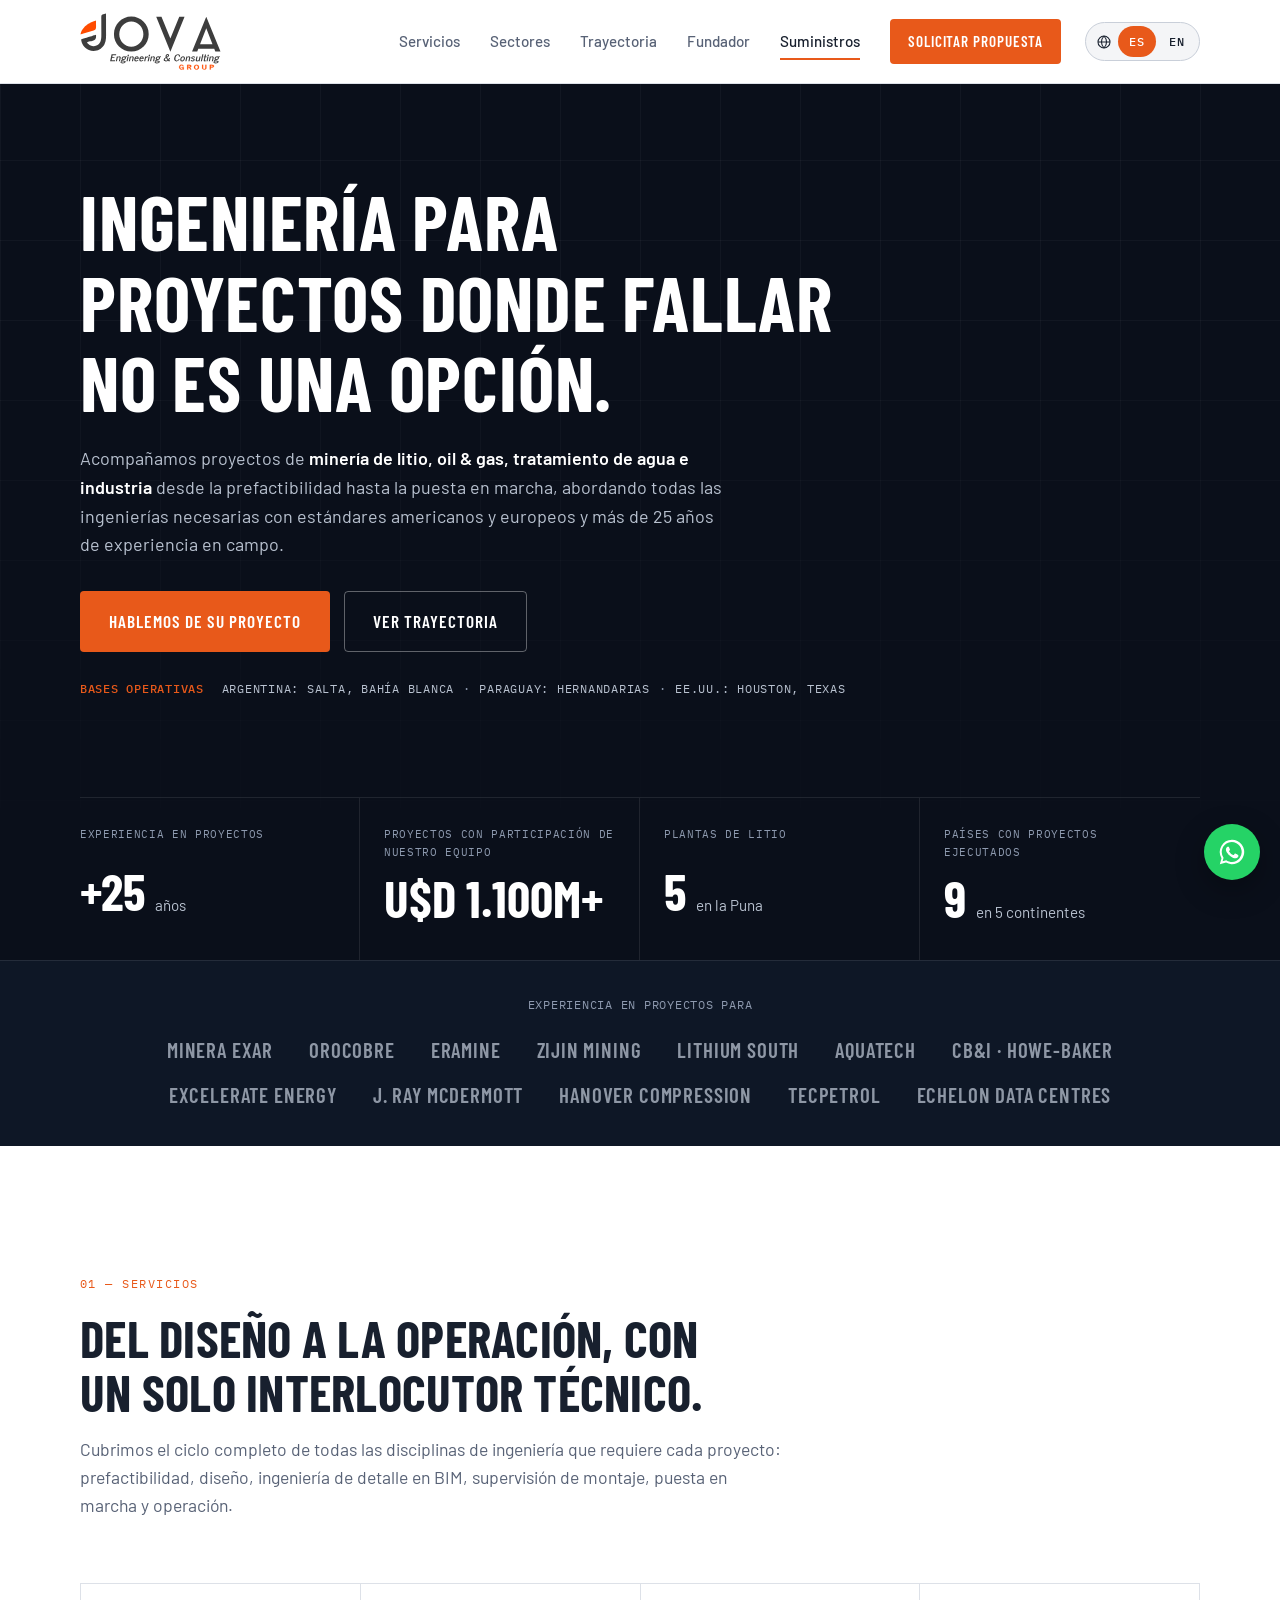
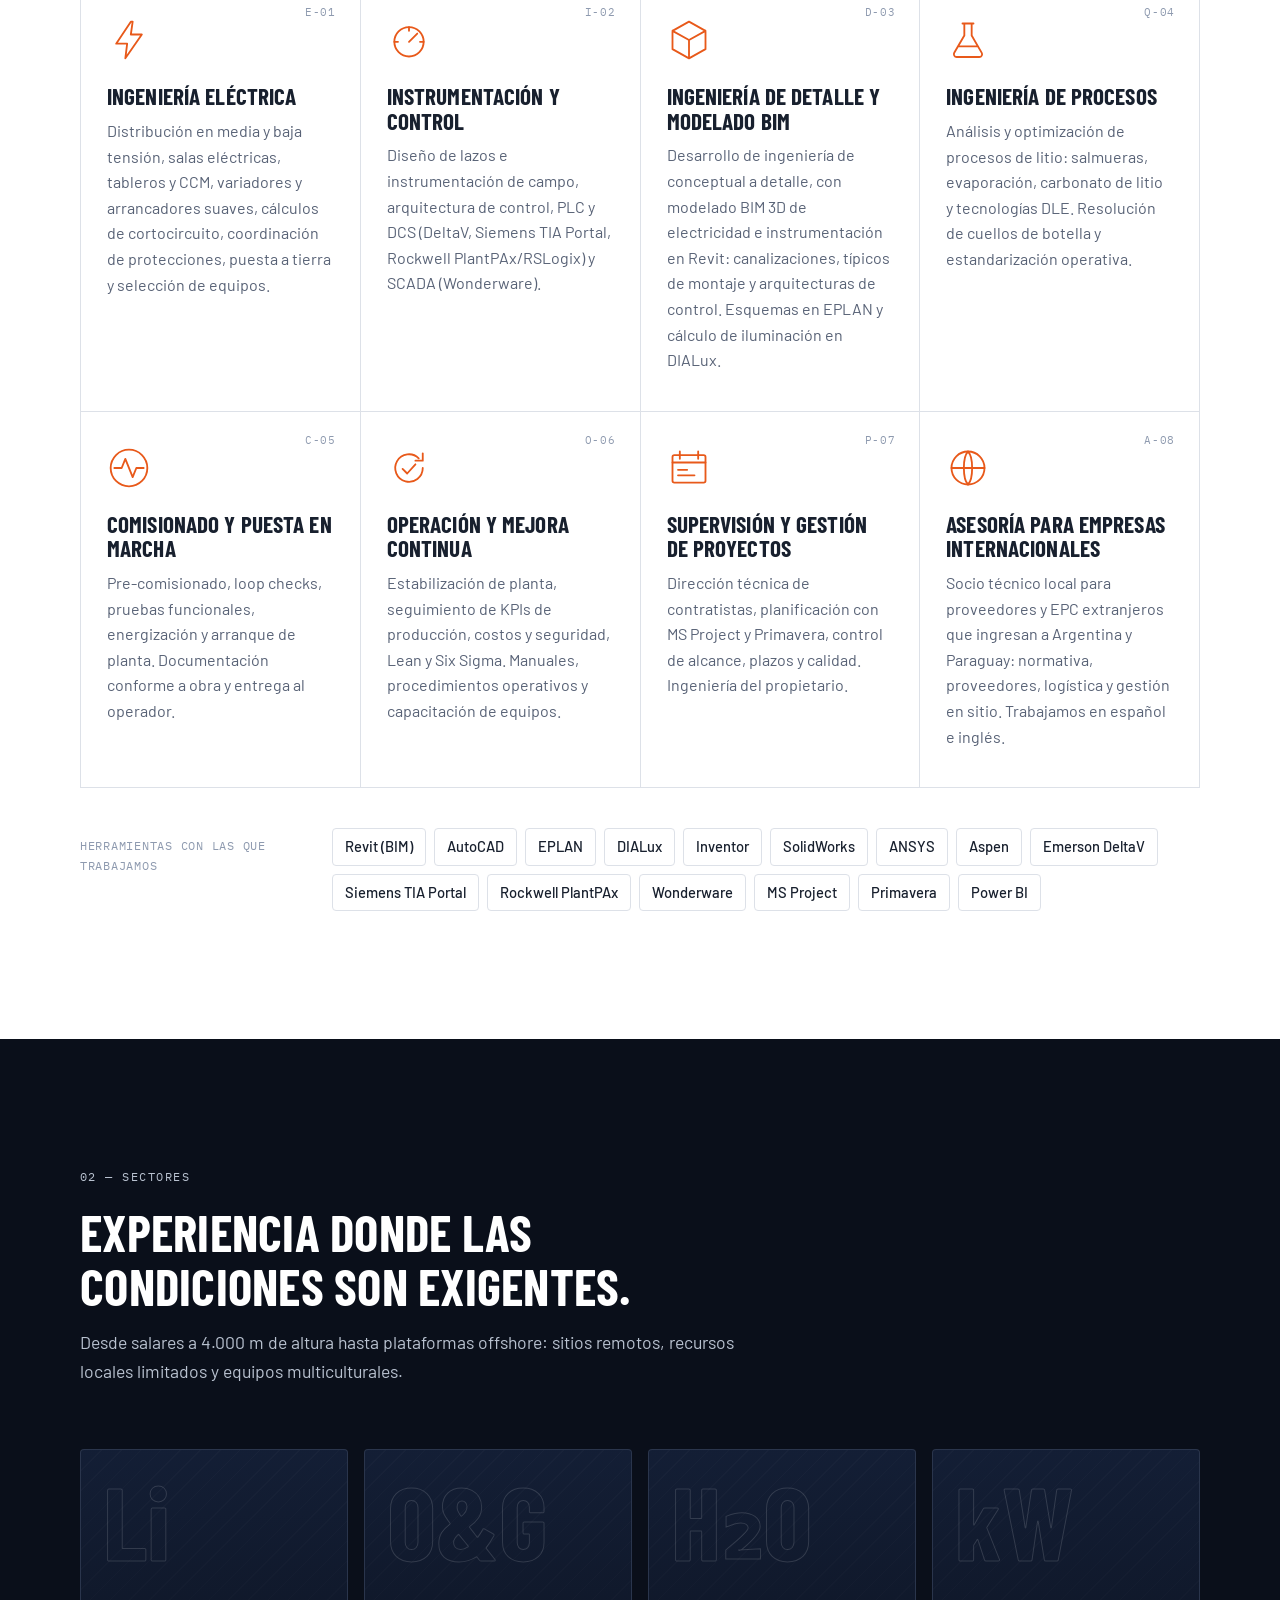
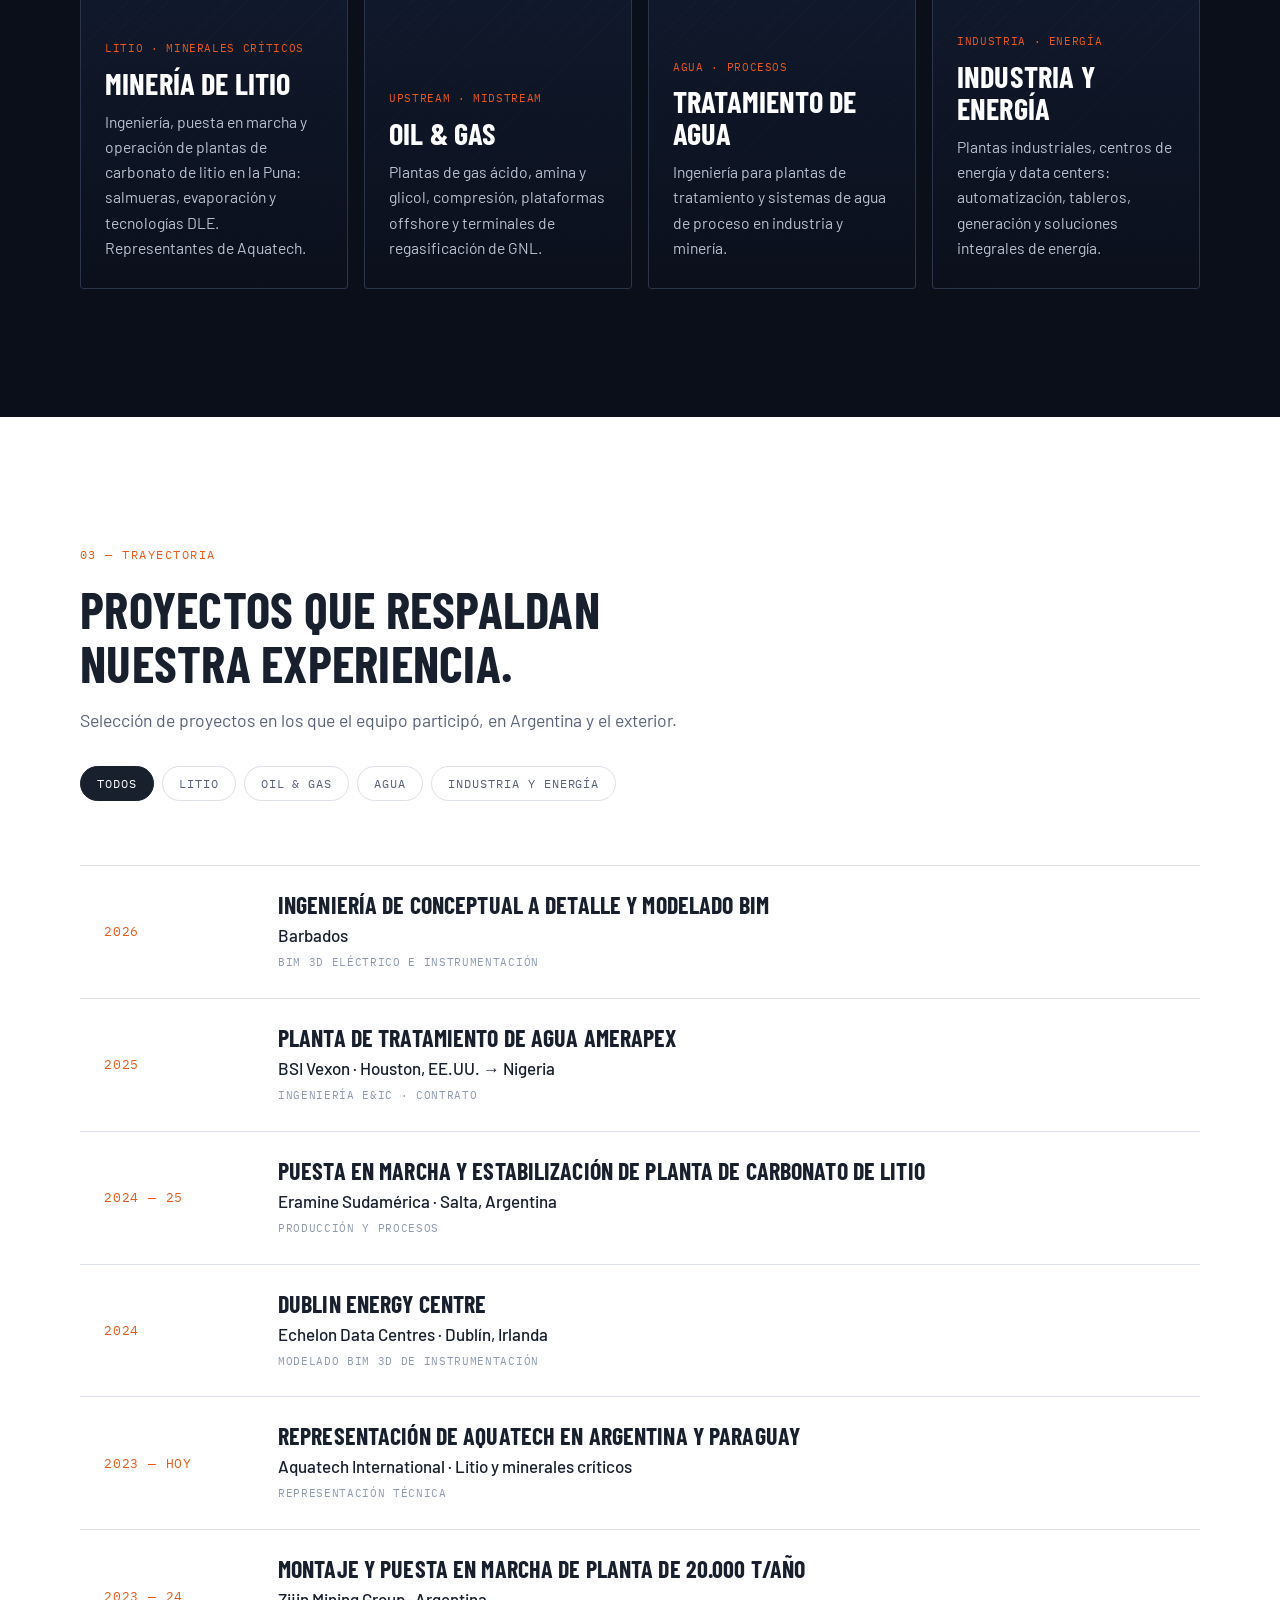
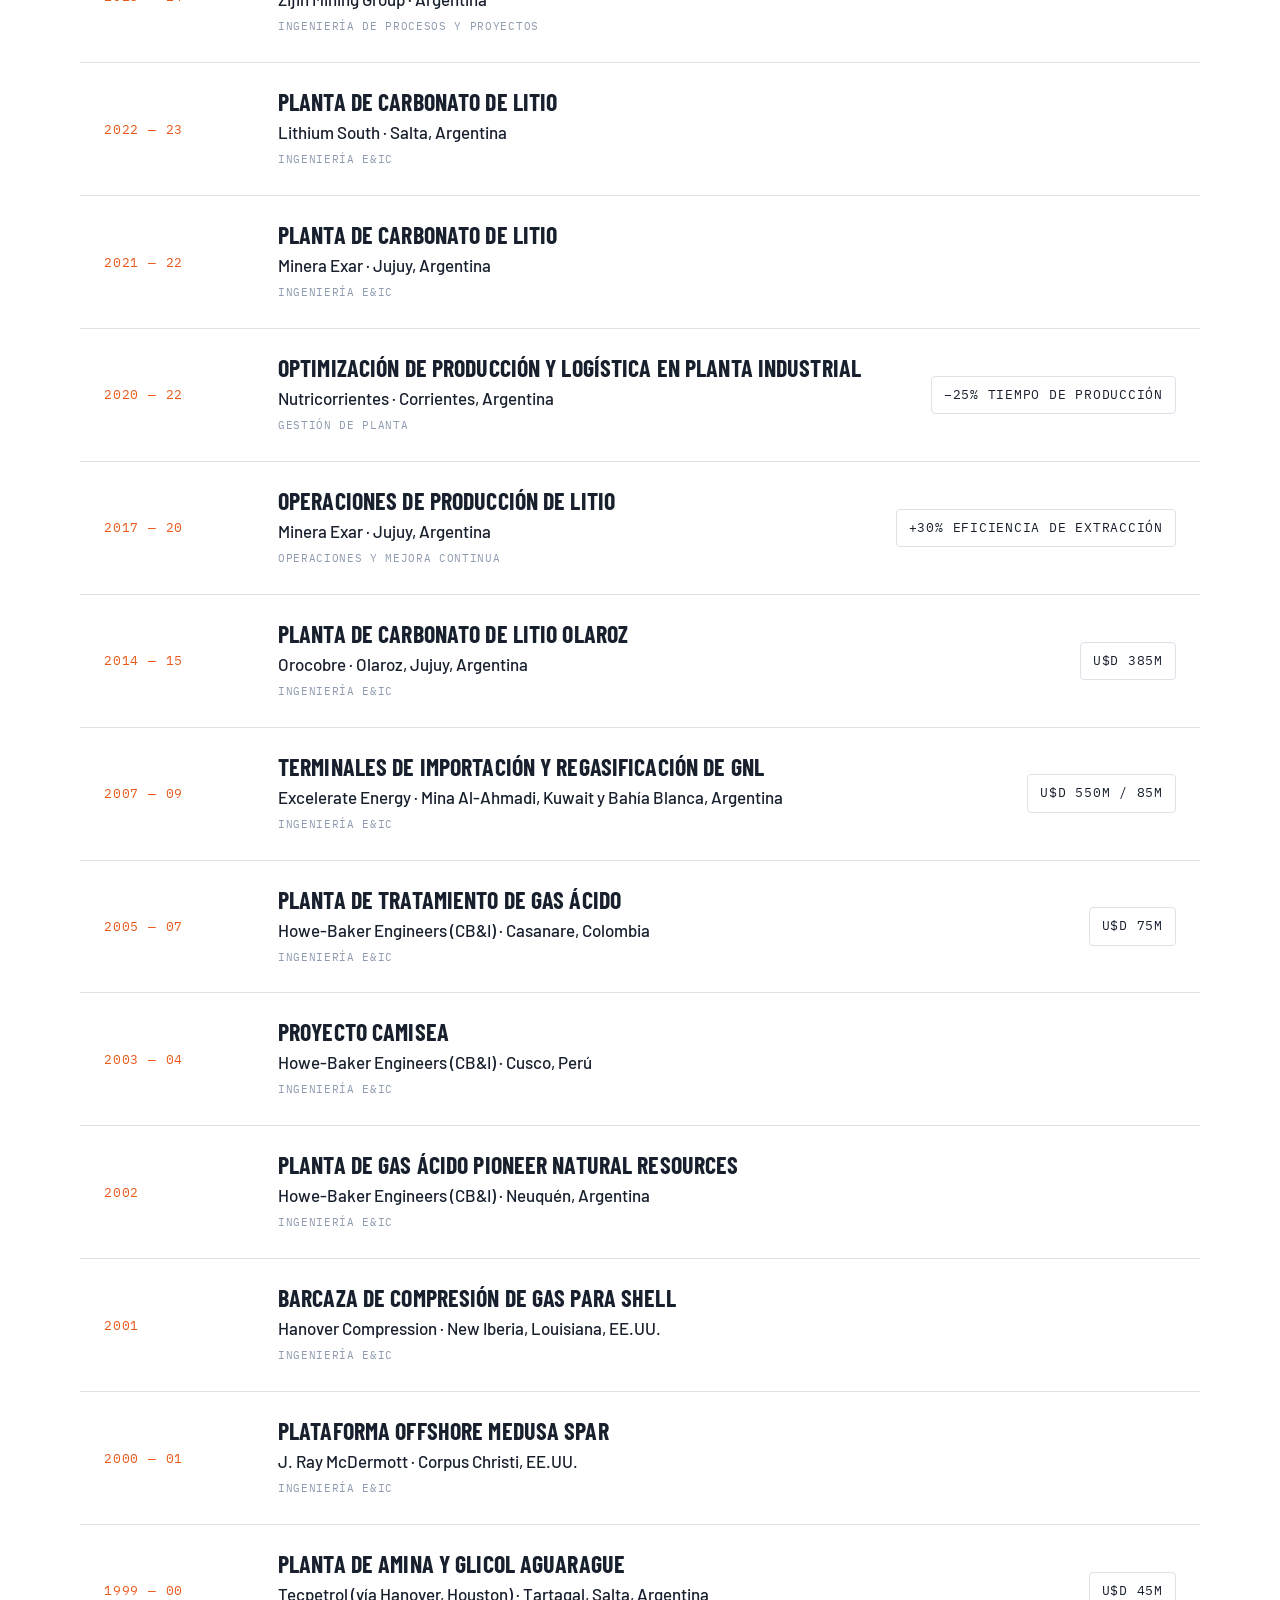
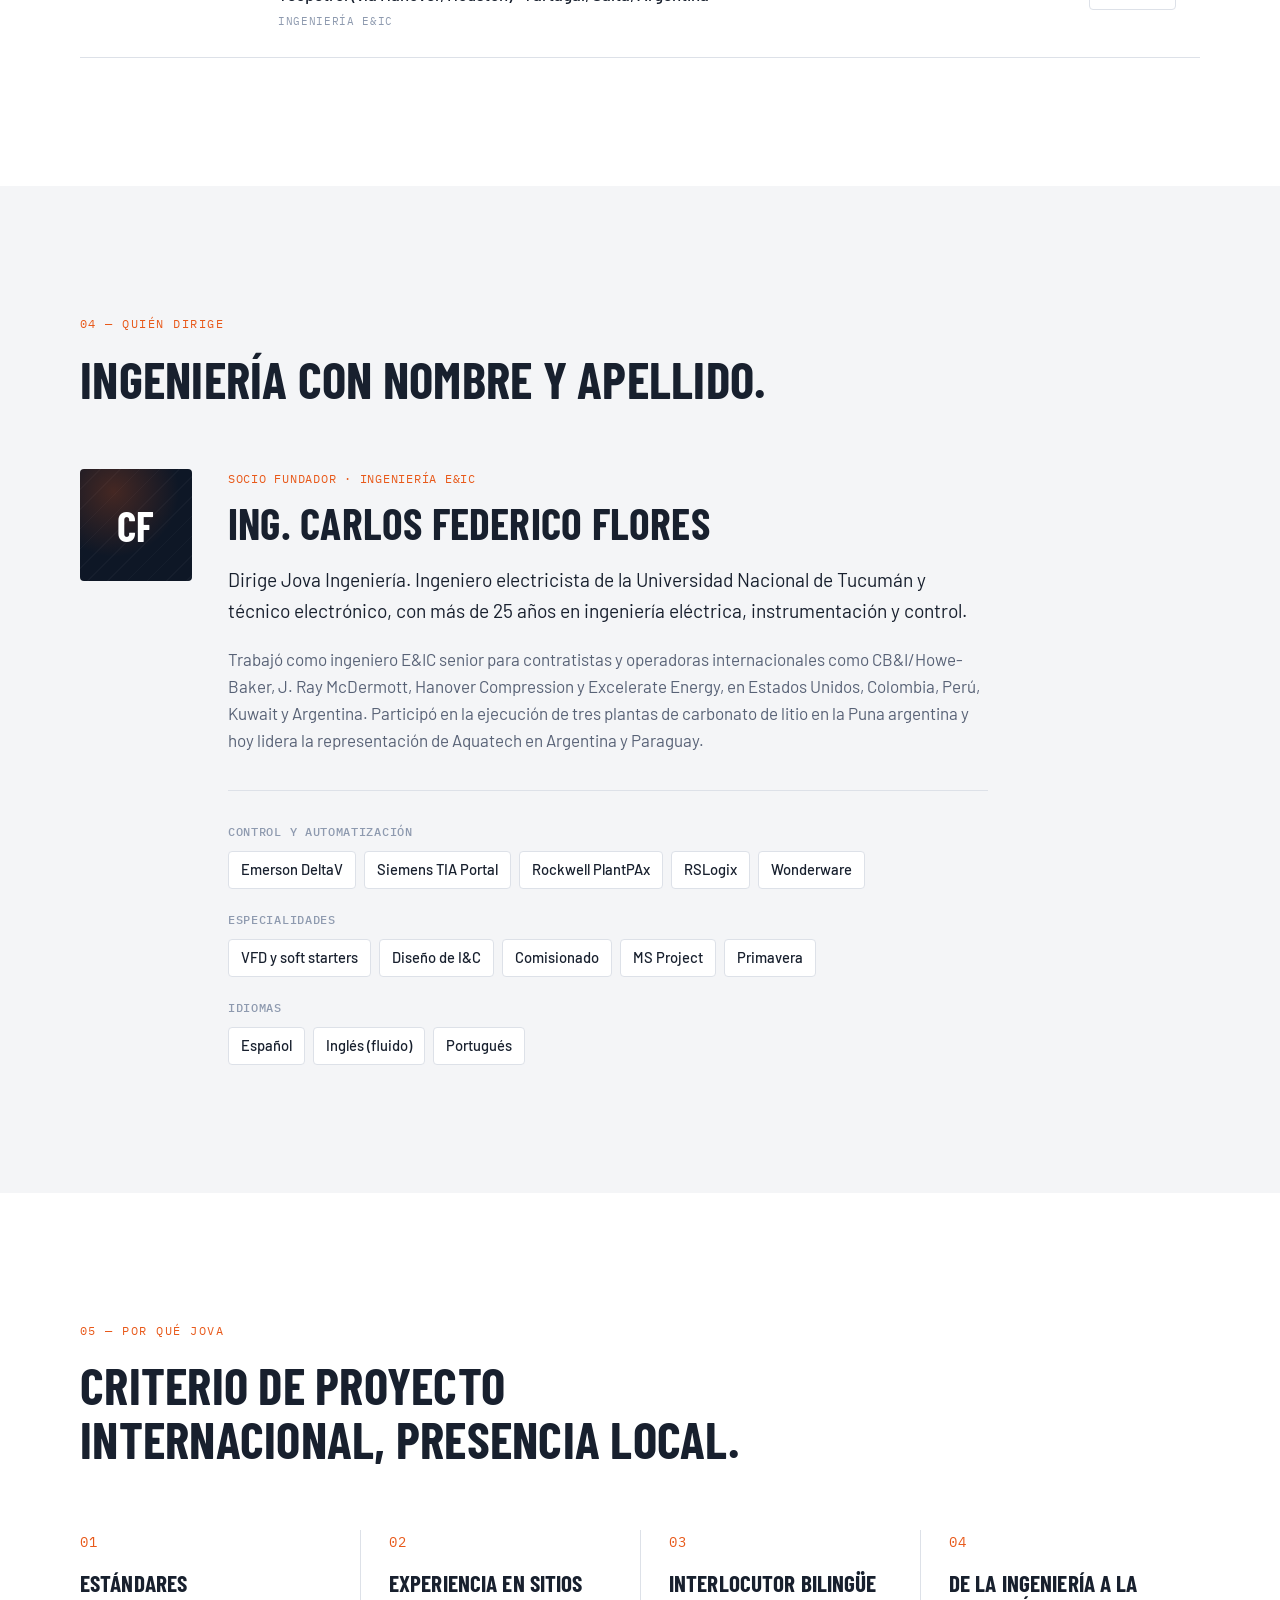
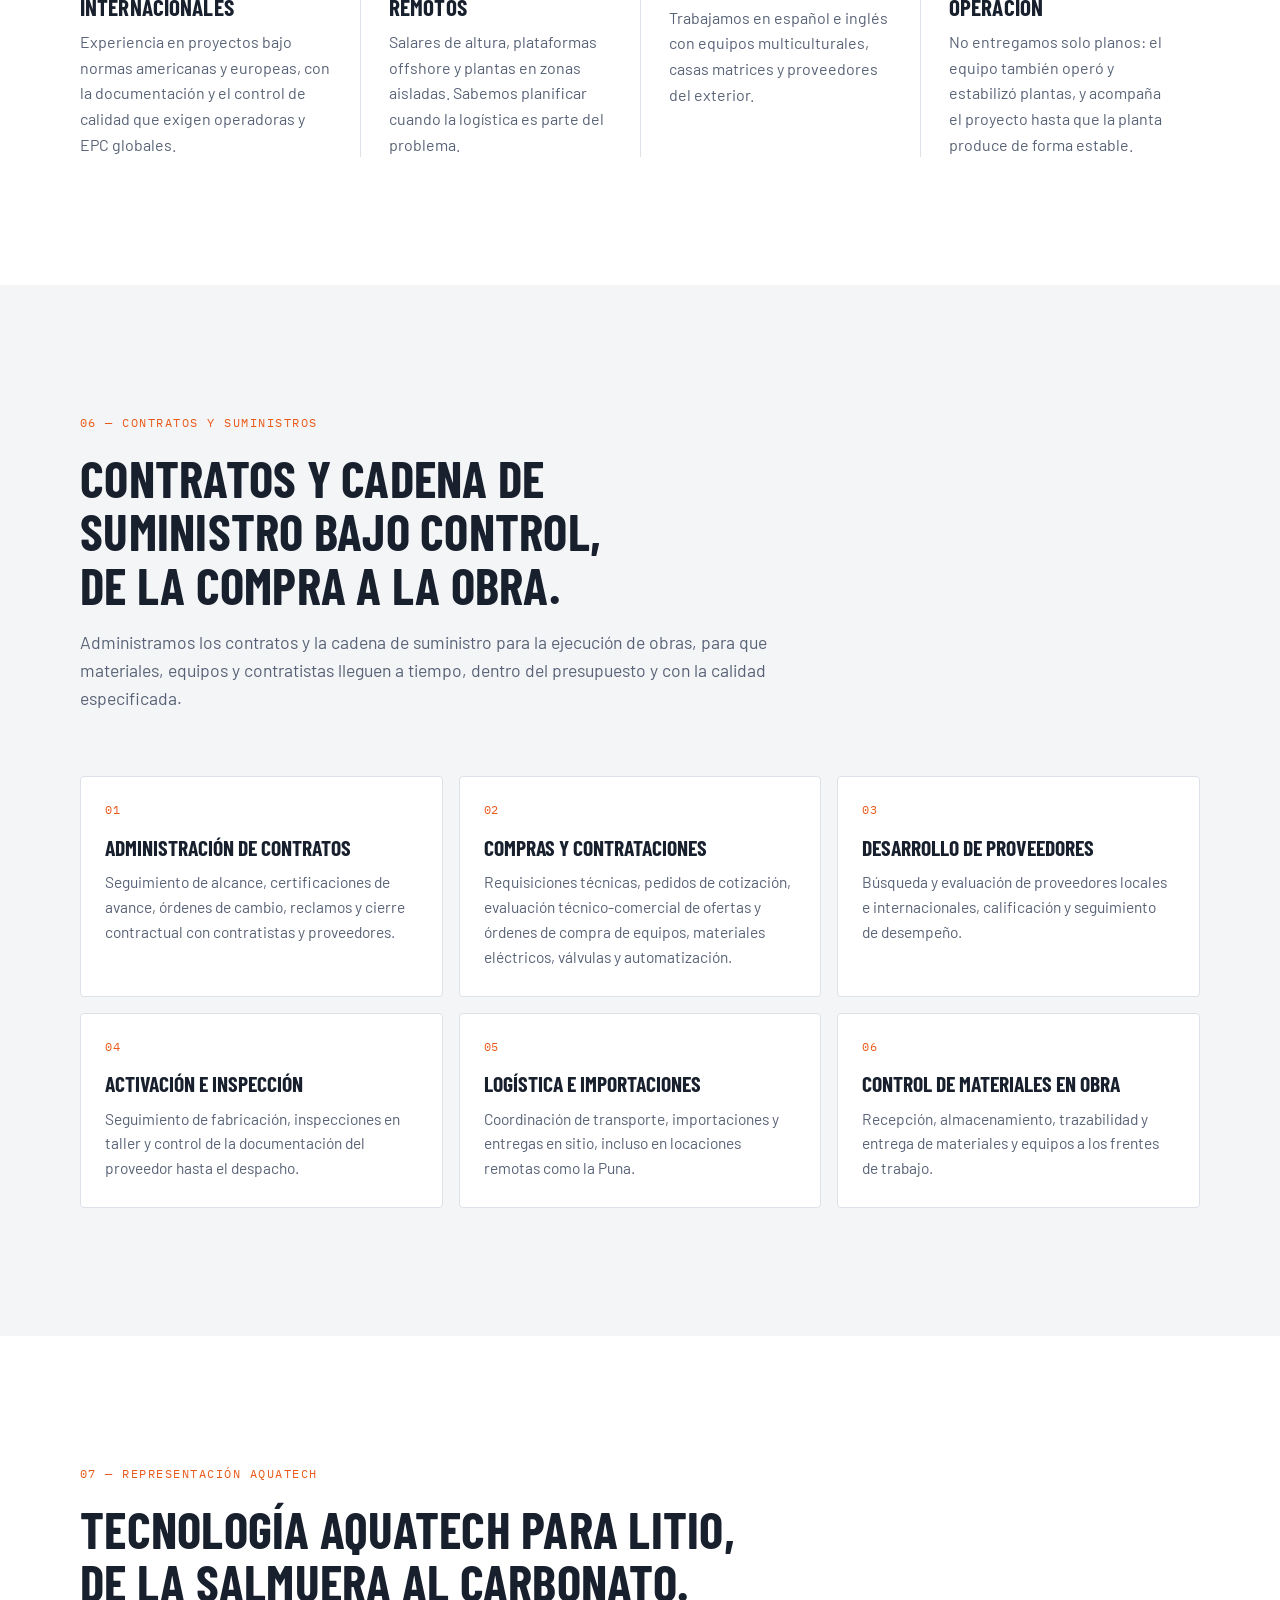
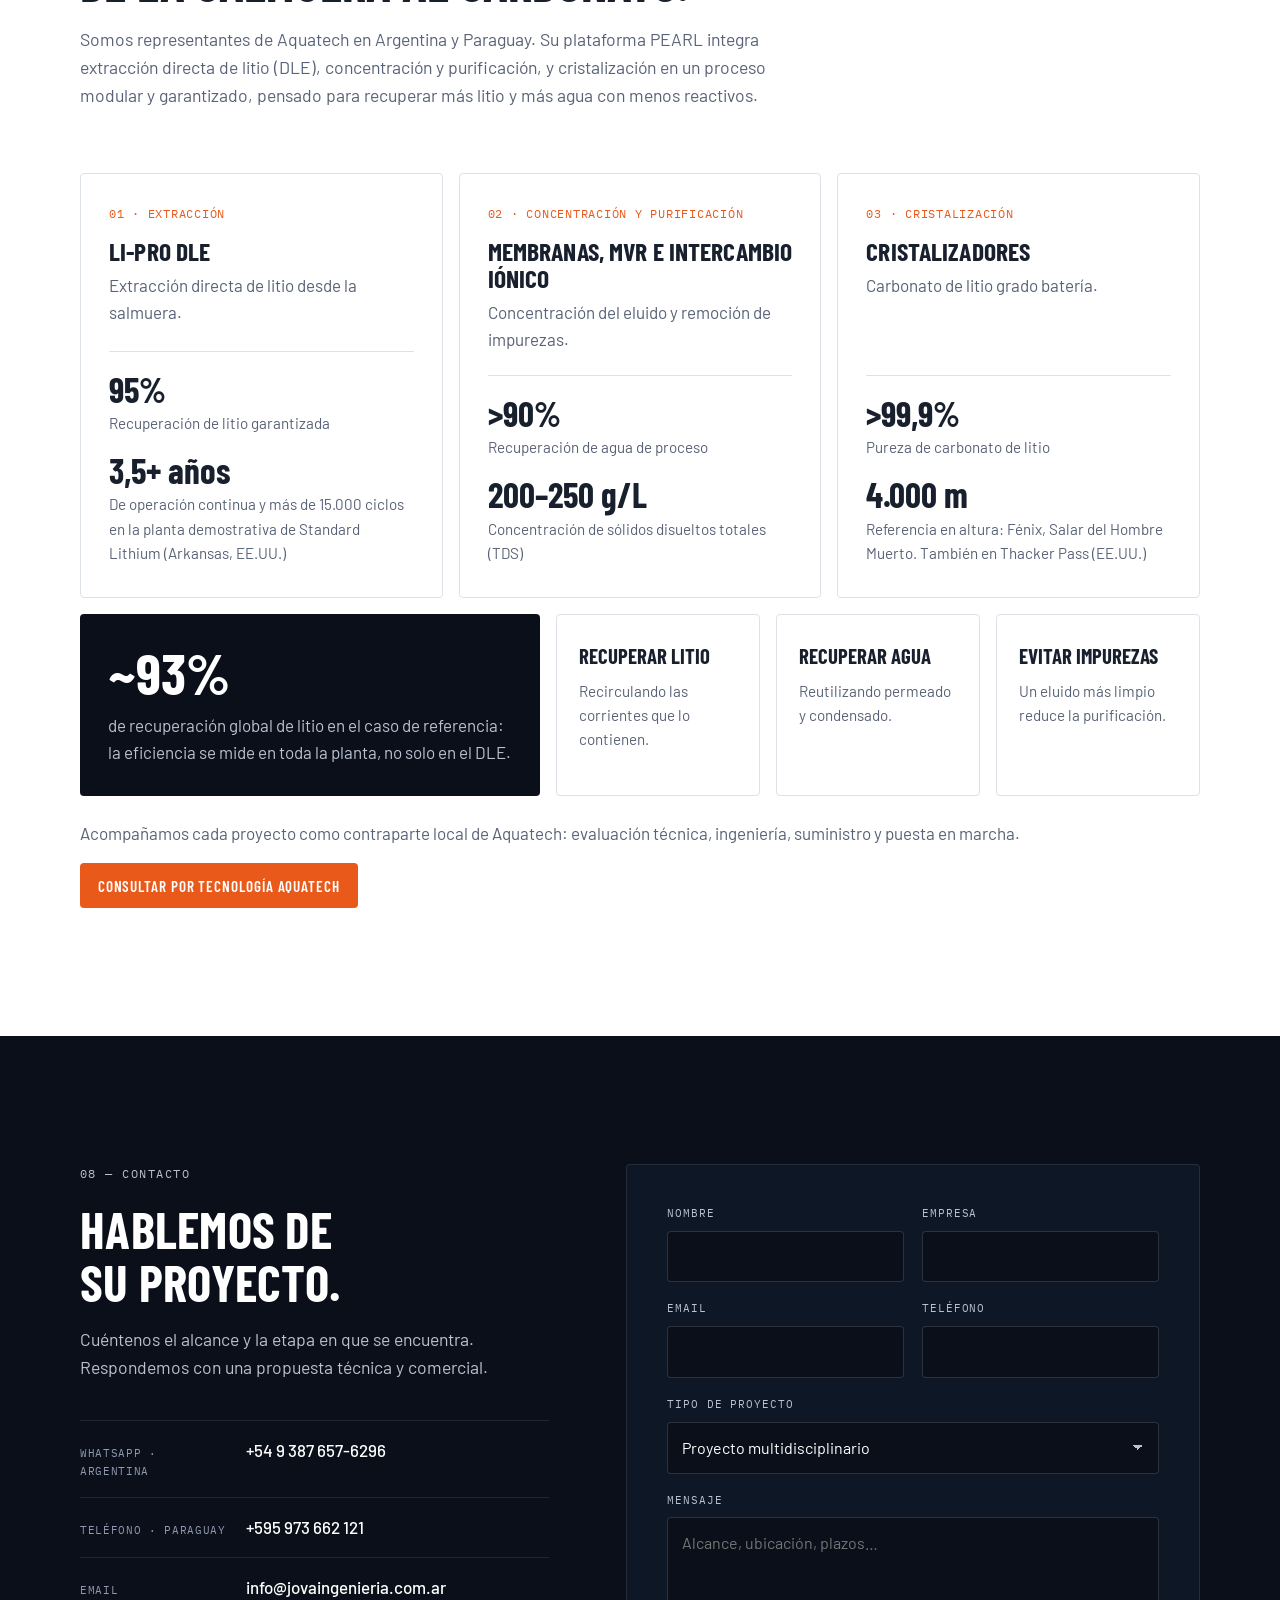
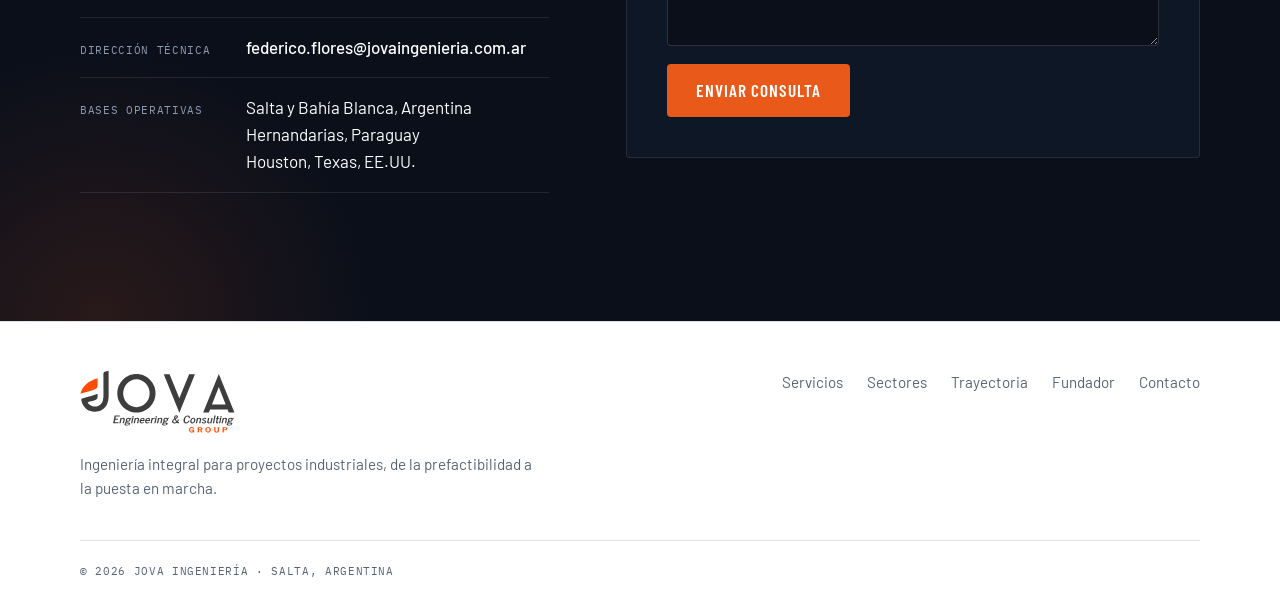
==== index.html @ cde09249 "Herramientas: se agrega ANSYS Co-Authored-By: Claude Opus 5.5 <noreply@anthropic.com> Claude-Session" ====
<!doctype html>
<html lang="es-AR">
<head>
  <meta charset="utf-8">
  <meta name="viewport" content="width=device-width, initial-scale=1">
  <title>Jova Ingeniería | Ingeniería integral para proyectos industriales</title>
  <meta name="description" content="Ingeniería integral para minería de litio, oil & gas, tratamiento de agua e industria: todas las disciplinas, de la prefactibilidad a la puesta en marcha. Bases en Argentina, Paraguay y EE.UU.">
  <meta name="theme-color" content="#0A0F1A">

  <meta property="og:type" content="website">
  <meta property="og:title" content="Jova Ingeniería | Ingeniería integral, de la prefactibilidad a la puesta en marcha">
  <meta property="og:description" content="Ingeniería integral para litio, oil & gas e industria: todas las disciplinas, de la prefactibilidad a la puesta en marcha, con más de 25 años de experiencia.">
  <meta property="og:url" content="https://jovaingenieria.com.ar/">
  <meta property="og:image" content="https://jovaingenieria.com.ar/assets/img/og-image.jpg">
  <meta property="og:locale" content="es_AR">
  <meta property="og:locale:alternate" content="en_US">

  <link rel="canonical" href="https://jovaingenieria.com.ar/">
  <link rel="alternate" hreflang="es" href="https://jovaingenieria.com.ar/">
  <link rel="alternate" hreflang="en" href="https://jovaingenieria.com.ar/en/">
  <link rel="alternate" hreflang="x-default" href="https://jovaingenieria.com.ar/en/">

  <!-- Idioma: si el visitante llega de afuera y su navegador no está en español, pasa a /en/.
       Respeta la elección guardada con el selector ES | EN y no actúa con buscadores. -->
  <script>
  (function () {
    try {
      var saved = null;
      try { saved = localStorage.getItem('jova-lang'); } catch (e) {}
      var goEn = saved === 'en';
      if (!saved) {
        var bot = /bot|crawl|spider|slurp|lighthouse|headless|preview/i.test(navigator.userAgent);
        var internal = document.referrer && document.referrer.indexOf(location.origin) === 0;
        var langs = navigator.languages && navigator.languages.length ? navigator.languages : [navigator.language || ''];
        var pref = 'en';
        for (var i = 0; i < langs.length; i++) {
          var l = String(langs[i]).toLowerCase();
          if (l.indexOf('es') === 0) { pref = 'es'; break; }
          if (l.indexOf('en') === 0) { pref = 'en'; break; }
        }
        goEn = !bot && !internal && pref === 'en';
      }
      if (goEn) {
        var map = { inicio: 'home', servicios: 'services', sectores: 'sectors', trayectoria: 'track-record',
                    equipo: 'team', 'por-que': 'why-jova', suministros: 'supplies', contacto: 'contact' };
        var h = location.hash.slice(1);
        location.replace('en/' + (h ? '#' + (map[h] || h) : ''));
      }
    } catch (e) {}
  })();
  </script>

  <link rel="icon" href="assets/img/favicon.svg" type="image/svg+xml">
  <link rel="preload" href="assets/fonts/barlow-condensed-latin-700-normal.woff2" as="font" type="font/woff2" crossorigin>
  <link rel="preload" href="assets/fonts/barlow-latin-400-normal.woff2" as="font" type="font/woff2" crossorigin>
  <link rel="stylesheet" href="assets/css/styles.css">

  <script type="application/ld+json">
  {
    "@context": "https://schema.org",
    "@type": "ProfessionalService",
    "name": "Jova Ingeniería",
    "url": "https://jovaingenieria.com.ar/",
    "email": "info@jovaingenieria.com.ar",
    "telephone": ["+54 9 387 657-6296", "+595 973 662 121"],
    "description": "Ingeniería integral para minería de litio, oil & gas, tratamiento de agua e industria, de la prefactibilidad a la puesta en marcha.",
    "address": {
      "@type": "PostalAddress",
      "addressLocality": "Salta",
      "addressRegion": "Salta",
      "addressCountry": "AR"
    },
    "areaServed": ["Argentina", "Paraguay", "Chile", "Bolivia"],
    "founder": {
      "@type": "Person",
      "name": "Carlos Federico Flores",
      "jobTitle": "Socio fundador · Ingeniero Electricista"
    }
  }
  </script>
</head>
<body>

<a class="skip" href="#main">Saltar al contenido</a>

<!-- ============ HEADER ============ -->
<header class="header" id="header">
  <div class="container header__inner">
    <a href="#inicio" class="brand" aria-label="Jova Ingeniería, inicio">
      <img class="logo" src="assets/img/logo-jova.svg" alt="Jova Engineering &amp; Consulting Group" width="141" height="58">
    </a>

    <nav class="nav" id="nav" aria-label="Principal">
      <a href="#servicios">Servicios</a>
      <a href="#sectores">Sectores</a>
      <a href="#trayectoria">Trayectoria</a>
      <a href="#equipo">Fundador</a>
      <a href="#suministros">Suministros</a>
      <a href="#contacto" class="btn btn--accent btn--sm nav__cta">Solicitar propuesta</a>
    </nav>

    <div class="lang" role="group" aria-label="Idioma / Language">
      <svg class="lang__icon" viewBox="0 0 24 24" aria-hidden="true"><circle cx="12" cy="12" r="9"/><path d="M3 12h18M12 3c2.5 2.6 3.8 5.6 3.8 9s-1.3 6.4-3.8 9M12 3C9.5 5.6 8.2 8.6 8.2 12s1.3 6.4 3.8 9"/></svg>
      <a href="./" lang="es" hreflang="es" data-lang="es" aria-current="page">ES</a>
      <a href="en/" lang="en" hreflang="en" data-lang="en">EN</a>
    </div>

    <button class="nav-toggle" id="navToggle" aria-label="Abrir menú" aria-expanded="false" aria-controls="nav">
      <span></span><span></span><span></span>
    </button>
  </div>
</header>

<main id="main">

<!-- ============ HERO ============ -->
<section class="hero" id="inicio">
  <div class="hero__grid" aria-hidden="true"></div>
  <div class="container hero__inner">
    <div class="hero__copy">
      <h1>Ingeniería para proyectos donde fallar no es una opción.</h1>
      <p class="hero__lead">
        Acompañamos proyectos de <strong>minería de litio, oil &amp; gas, tratamiento de agua e industria</strong>
        desde la prefactibilidad hasta la puesta en marcha, abordando todas las ingenierías necesarias
        con estándares americanos y europeos y más de 25 años de experiencia en campo.
      </p>
      <div class="hero__actions">
        <a href="#contacto" class="btn btn--accent">Hablemos de su proyecto</a>
        <a href="#trayectoria" class="btn btn--ghost">Ver trayectoria</a>
      </div>
      <p class="hero__note mono"><strong>Bases operativas</strong> <span>Argentina: Salta, Bahía Blanca</span><span>Paraguay: Hernandarias</span><span>EE.UU.: Houston, Texas</span></p>
    </div>

  </div>

  <!-- Indicadores -->
  <div class="container">
    <dl class="stats">
      <div class="stat">
        <dt class="mono">Experiencia en proyectos</dt>
        <dd><span class="stat__num" data-count="25" data-prefix="+">+25</span><span class="stat__unit">años</span></dd>
      </div>
      <div class="stat">
        <dt class="mono">Proyectos con participación de nuestro equipo</dt>
        <dd><span class="stat__num" data-count="1100" data-prefix="U$D " data-suffix="M+">U$D 1.100M+</span></dd>
      </div>
      <div class="stat">
        <dt class="mono">Plantas de litio</dt>
        <dd><span class="stat__num" data-count="5">5</span><span class="stat__unit">en la Puna</span></dd>
      </div>
      <div class="stat">
        <dt class="mono">Países con proyectos ejecutados</dt>
        <dd><span class="stat__num" data-count="9">9</span><span class="stat__unit">en 5 continentes</span></dd>
      </div>
    </dl>
  </div>
</section>

<!-- ============ CLIENTES / EXPERIENCIA ============ -->
<section class="trust" aria-label="Empresas con las que trabajó nuestro equipo">
  <div class="container">
    <p class="trust__title mono">Experiencia en proyectos para</p>
    <ul class="trust__list">
      <li>Minera Exar</li>
      <li>Orocobre</li>
      <li>Eramine</li>
      <li>Zijin Mining</li>
      <li>Lithium South</li>
      <li>Aquatech</li>
      <li>CB&amp;I · Howe-Baker</li>
      <li>Excelerate Energy</li>
      <li>J. Ray McDermott</li>
      <li>Hanover Compression</li>
      <li>Tecpetrol</li>
      <li>Echelon Data Centres</li>
    </ul>
  </div>
</section>

<!-- ============ SERVICIOS ============ -->
<section class="section" id="servicios">
  <div class="container">
    <header class="section__head">
      <p class="eyebrow">01 — Servicios</p>
      <h2>Del diseño a la operación, con un solo interlocutor técnico.</h2>
      <p class="section__lead">Cubrimos el ciclo completo de todas las disciplinas de ingeniería que requiere cada proyecto: prefactibilidad, diseño, ingeniería de detalle en BIM, supervisión de montaje, puesta en marcha y operación.</p>
    </header>

    <div class="services">
      <article class="service">
        <span class="service__code mono">E-01</span>
        <svg class="service__icon" viewBox="0 0 48 48" aria-hidden="true"><path d="M26 4 10 28h12l-2 16 18-26H26l2-14Z"/></svg>
        <h3>Ingeniería eléctrica</h3>
        <p>Distribución en media y baja tensión, salas eléctricas, tableros y CCM, variadores y arrancadores suaves, cálculos de cortocircuito, coordinación de protecciones, puesta a tierra y selección de equipos.</p>
      </article>

      <article class="service">
        <span class="service__code mono">I-02</span>
        <svg class="service__icon" viewBox="0 0 48 48" aria-hidden="true"><circle cx="24" cy="26" r="16"/><path d="M24 26 33 17M24 10v4M8 26h4M36 26h4"/></svg>
        <h3>Instrumentación y control</h3>
        <p>Diseño de lazos e instrumentación de campo, arquitectura de control, PLC y DCS (DeltaV, Siemens TIA Portal, Rockwell PlantPAx/RSLogix) y SCADA (Wonderware).</p>
      </article>

      <article class="service">
        <span class="service__code mono">D-03</span>
        <svg class="service__icon" viewBox="0 0 48 48" aria-hidden="true"><path d="M24 4 42 14v20L24 44 6 34V14L24 4ZM6 14l18 10 18-10M24 24v20"/></svg>
        <h3>Ingeniería de detalle y modelado BIM</h3>
        <p>Desarrollo de ingeniería de conceptual a detalle, con modelado BIM 3D de electricidad e instrumentación en Revit: canalizaciones, típicos de montaje y arquitecturas de control. Esquemas en EPLAN y cálculo de iluminación en DIALux.</p>
      </article>


      <article class="service">
        <span class="service__code mono">Q-04</span>
        <svg class="service__icon" viewBox="0 0 48 48" aria-hidden="true"><path d="M18 6h12M20 6v13L9 38a3 3 0 0 0 2.6 4.5h24.8A3 3 0 0 0 39 38L28 19V6M13.5 31h21"/></svg>
        <h3>Ingeniería de procesos</h3>
        <p>Análisis y optimización de procesos de litio: salmueras, evaporación, carbonato de litio y tecnologías DLE. Resolución de cuellos de botella y estandarización operativa.</p>
      </article>

      <article class="service">
        <span class="service__code mono">C-05</span>
        <svg class="service__icon" viewBox="0 0 48 48" aria-hidden="true"><path d="M8 24h8l4-10 8 20 4-10h8"/><circle cx="24" cy="24" r="20"/></svg>
        <h3>Comisionado y puesta en marcha</h3>
        <p>Pre-comisionado, loop checks, pruebas funcionales, energización y arranque de planta. Documentación conforme a obra y entrega al operador.</p>
      </article>

      <article class="service">
        <span class="service__code mono">O-06</span>
        <svg class="service__icon" viewBox="0 0 48 48" aria-hidden="true"><path d="M39 24a15 15 0 1 1-4.4-10.6M39 8v8h-8M17 25l5 5 9-10"/></svg>
        <h3>Operación y mejora continua</h3>
        <p>Estabilización de planta, seguimiento de KPIs de producción, costos y seguridad, Lean y Six Sigma. Manuales, procedimientos operativos y capacitación de equipos.</p>
      </article>

      <article class="service">
        <span class="service__code mono">P-07</span>
        <svg class="service__icon" viewBox="0 0 48 48" aria-hidden="true"><rect x="6" y="10" width="36" height="30" rx="2"/><path d="M6 18h36M14 6v8M34 6v8M12 26h10M12 32h18"/></svg>
        <h3>Supervisión y gestión de proyectos</h3>
        <p>Dirección técnica de contratistas, planificación con MS Project y Primavera, control de alcance, plazos y calidad. Ingeniería del propietario.</p>
      </article>

      <article class="service">
        <span class="service__code mono">A-08</span>
        <svg class="service__icon" viewBox="0 0 48 48" aria-hidden="true"><circle cx="24" cy="24" r="18"/><path d="M6 24h36M24 6c6 6 6 30 0 36M24 6c-6 6-6 30 0 36"/></svg>
        <h3>Asesoría para empresas internacionales</h3>
        <p>Socio técnico local para proveedores y EPC extranjeros que ingresan a Argentina y Paraguay: normativa, proveedores, logística y gestión en sitio. Trabajamos en español e inglés.</p>
      </article>
    </div>

    <div class="tools">
      <p class="tools__title mono">Herramientas con las que trabajamos</p>
      <ul class="chips">
        <li>Revit (BIM)</li><li>AutoCAD</li><li>EPLAN</li><li>DIALux</li><li>Inventor</li><li>SolidWorks</li><li>ANSYS</li><li>Aspen</li>
        <li>Emerson DeltaV</li><li>Siemens TIA Portal</li><li>Rockwell PlantPAx</li><li>Wonderware</li>
        <li>MS Project</li><li>Primavera</li><li>Power BI</li>
      </ul>
    </div>
  </div>
</section>

<!-- ============ SECTORES ============ -->
<section class="section section--dark" id="sectores">
  <div class="container">
    <header class="section__head">
      <p class="eyebrow eyebrow--light">02 — Sectores</p>
      <h2>Experiencia donde las condiciones son exigentes.</h2>
      <p class="section__lead">Desde salares a 4.000 m de altura hasta plataformas offshore: sitios remotos, recursos locales limitados y equipos multiculturales.</p>
    </header>

    <div class="sectors">
      <article class="sector" style="background-image: url('assets/img/sector-litio.jpg')">
        <span class="sector__glyph" aria-hidden="true">Li</span>
        <div class="sector__body">
          <span class="sector__tag mono">Litio · Minerales críticos</span>
          <h3>Minería de litio</h3>
          <p>Ingeniería, puesta en marcha y operación de plantas de carbonato de litio en la Puna: salmueras, evaporación y tecnologías DLE. Representantes de Aquatech.</p>
        </div>
      </article>
      <article class="sector" style="background-image: url('assets/img/sector-oilgas.jpg')">
        <span class="sector__glyph" aria-hidden="true">O&amp;G</span>
        <div class="sector__body">
          <span class="sector__tag mono">Upstream · Midstream</span>
          <h3>Oil &amp; Gas</h3>
          <p>Plantas de gas ácido, amina y glicol, compresión, plataformas offshore y terminales de regasificación de GNL.</p>
        </div>
      </article>
      <article class="sector" style="background-image: url('assets/img/sector-agua.jpg')">
        <span class="sector__glyph" aria-hidden="true">H₂O</span>
        <div class="sector__body">
          <span class="sector__tag mono">Agua · Procesos</span>
          <h3>Tratamiento de agua</h3>
          <p>Ingeniería para plantas de tratamiento y sistemas de agua de proceso en industria y minería.</p>
        </div>
      </article>
      <article class="sector" style="background-image: url('assets/img/sector-industria.jpg')">
        <span class="sector__glyph" aria-hidden="true">kW</span>
        <div class="sector__body">
          <span class="sector__tag mono">Industria · Energía</span>
          <h3>Industria y energía</h3>
          <p>Plantas industriales, centros de energía y data centers: automatización, tableros, generación y soluciones integrales de energía.</p>
        </div>
      </article>
    </div>
  </div>
</section>

<!-- ============ TRAYECTORIA ============ -->
<section class="section" id="trayectoria">
  <div class="container">
    <header class="section__head section__head--row">
      <div>
        <p class="eyebrow">03 — Trayectoria</p>
        <h2>Proyectos que respaldan nuestra experiencia.</h2>
        <p class="section__lead">Selección de proyectos en los que el equipo participó, en Argentina y el exterior.</p>
      </div>
      <div class="filters" role="group" aria-label="Filtrar proyectos por sector">
        <button class="filter is-active" data-filter="all" aria-pressed="true">Todos</button>
        <button class="filter" data-filter="litio" aria-pressed="false">Litio</button>
        <button class="filter" data-filter="oilgas" aria-pressed="false">Oil &amp; Gas</button>
        <button class="filter" data-filter="agua" aria-pressed="false">Agua</button>
        <button class="filter" data-filter="industria" aria-pressed="false">Industria y energía</button>
      </div>
    </header>

    <ol class="timeline" id="timeline">
      <li class="project" data-sector="industria">
        <span class="project__year mono">2026</span>
        <div class="project__body">
          <h3>Ingeniería de conceptual a detalle y modelado BIM</h3>
          <p class="project__meta">Barbados</p>
          <p class="project__role mono">BIM 3D eléctrico e instrumentación</p>
        </div>
      </li>
      <li class="project" data-sector="agua">
        <span class="project__year mono">2025</span>
        <div class="project__body">
          <h3>Planta de tratamiento de agua Amerapex</h3>
          <p class="project__meta">BSI Vexon · Houston, EE.UU. → Nigeria</p>
          <p class="project__role mono">Ingeniería E&amp;IC · Contrato</p>
        </div>
      </li>
      <li class="project" data-sector="litio">
        <span class="project__year mono">2024 — 25</span>
        <div class="project__body">
          <h3>Puesta en marcha y estabilización de planta de carbonato de litio</h3>
          <p class="project__meta">Eramine Sudamérica · Salta, Argentina</p>
          <p class="project__role mono">Producción y procesos</p>
        </div>
      </li>
      <li class="project" data-sector="industria">
        <span class="project__year mono">2024</span>
        <div class="project__body">
          <h3>Dublin Energy Centre</h3>
          <p class="project__meta">Echelon Data Centres · Dublín, Irlanda</p>
          <p class="project__role mono">Modelado BIM 3D de instrumentación</p>
        </div>
      </li>
      <li class="project" data-sector="litio">
        <span class="project__year mono">2023 — hoy</span>
        <div class="project__body">
          <h3>Representación de Aquatech en Argentina y Paraguay</h3>
          <p class="project__meta">Aquatech International · Litio y minerales críticos</p>
          <p class="project__role mono">Representación técnica</p>
        </div>
      </li>
      <li class="project" data-sector="litio">
        <span class="project__year mono">2023 — 24</span>
        <div class="project__body">
          <h3>Montaje y puesta en marcha de planta de 20.000 t/año</h3>
          <p class="project__meta">Zijin Mining Group · Argentina</p>
          <p class="project__role mono">Ingeniería de procesos y proyectos</p>
        </div>
      </li>
      <li class="project" data-sector="litio">
        <span class="project__year mono">2022 — 23</span>
        <div class="project__body">
          <h3>Planta de carbonato de litio</h3>
          <p class="project__meta">Lithium South · Salta, Argentina</p>
          <p class="project__role mono">Ingeniería E&amp;IC</p>
        </div>
      </li>
      <li class="project" data-sector="litio">
        <span class="project__year mono">2021 — 22</span>
        <div class="project__body">
          <h3>Planta de carbonato de litio</h3>
          <p class="project__meta">Minera Exar · Jujuy, Argentina</p>
          <p class="project__role mono">Ingeniería E&amp;IC</p>
        </div>
      </li>
      <li class="project" data-sector="industria">
        <span class="project__year mono">2020 — 22</span>
        <div class="project__body">
          <h3>Optimización de producción y logística en planta industrial</h3>
          <p class="project__meta">Nutricorrientes · Corrientes, Argentina</p>
          <p class="project__role mono">Gestión de planta</p>
        </div>
        <span class="project__value mono">−25% tiempo de producción</span>
      </li>
      <li class="project" data-sector="litio">
        <span class="project__year mono">2017 — 20</span>
        <div class="project__body">
          <h3>Operaciones de producción de litio</h3>
          <p class="project__meta">Minera Exar · Jujuy, Argentina</p>
          <p class="project__role mono">Operaciones y mejora continua</p>
        </div>
        <span class="project__value mono">+30% eficiencia de extracción</span>
      </li>
      <li class="project" data-sector="litio">
        <span class="project__year mono">2014 — 15</span>
        <div class="project__body">
          <h3>Planta de carbonato de litio Olaroz</h3>
          <p class="project__meta">Orocobre · Olaroz, Jujuy, Argentina</p>
          <p class="project__role mono">Ingeniería E&amp;IC</p>
        </div>
        <span class="project__value mono">U$D 385M</span>
      </li>
      <li class="project" data-sector="oilgas">
        <span class="project__year mono">2007 — 09</span>
        <div class="project__body">
          <h3>Terminales de importación y regasificación de GNL</h3>
          <p class="project__meta">Excelerate Energy · Mina Al-Ahmadi, Kuwait y Bahía Blanca, Argentina</p>
          <p class="project__role mono">Ingeniería E&amp;IC</p>
        </div>
        <span class="project__value mono">U$D 550M / 85M</span>
      </li>
      <li class="project" data-sector="oilgas">
        <span class="project__year mono">2005 — 07</span>
        <div class="project__body">
          <h3>Planta de tratamiento de gas ácido</h3>
          <p class="project__meta">Howe-Baker Engineers (CB&amp;I) · Casanare, Colombia</p>
          <p class="project__role mono">Ingeniería E&amp;IC</p>
        </div>
        <span class="project__value mono">U$D 75M</span>
      </li>
      <li class="project" data-sector="oilgas">
        <span class="project__year mono">2003 — 04</span>
        <div class="project__body">
          <h3>Proyecto Camisea</h3>
          <p class="project__meta">Howe-Baker Engineers (CB&amp;I) · Cusco, Perú</p>
          <p class="project__role mono">Ingeniería E&amp;IC</p>
        </div>
      </li>
      <li class="project" data-sector="oilgas">
        <span class="project__year mono">2002</span>
        <div class="project__body">
          <h3>Planta de gas ácido Pioneer Natural Resources</h3>
          <p class="project__meta">Howe-Baker Engineers (CB&amp;I) · Neuquén, Argentina</p>
          <p class="project__role mono">Ingeniería E&amp;IC</p>
        </div>
      </li>
      <li class="project" data-sector="oilgas">
        <span class="project__year mono">2001</span>
        <div class="project__body">
          <h3>Barcaza de compresión de gas para Shell</h3>
          <p class="project__meta">Hanover Compression · New Iberia, Louisiana, EE.UU.</p>
          <p class="project__role mono">Ingeniería E&amp;IC</p>
        </div>
      </li>
      <li class="project" data-sector="oilgas">
        <span class="project__year mono">2000 — 01</span>
        <div class="project__body">
          <h3>Plataforma offshore Medusa Spar</h3>
          <p class="project__meta">J. Ray McDermott · Corpus Christi, EE.UU.</p>
          <p class="project__role mono">Ingeniería E&amp;IC</p>
        </div>
      </li>
      <li class="project" data-sector="oilgas">
        <span class="project__year mono">1999 — 00</span>
        <div class="project__body">
          <h3>Planta de amina y glicol Aguarague</h3>
          <p class="project__meta">Tecpetrol (vía Hanover, Houston) · Tartagal, Salta, Argentina</p>
          <p class="project__role mono">Ingeniería E&amp;IC</p>
        </div>
        <span class="project__value mono">U$D 45M</span>
      </li>
    </ol>
  </div>
</section>

<!-- ============ EQUIPO ============ -->
<section class="section section--paper" id="equipo">
  <div class="container">
    <header class="section__head">
      <p class="eyebrow">04 — Quién dirige</p>
      <h2>Ingeniería con nombre y apellido.</h2>
    </header>

    <article class="member">
      <figure class="founder__photo">
        <img src="assets/img/fundador.jpg" alt="Ing. Carlos Federico Flores, socio fundador de Jova Ingeniería" width="560" height="700" onerror="this.closest('.member').classList.add('member--nophoto');this.remove()">
        <span class="founder__monogram" aria-hidden="true">CF</span>
        <figcaption class="mono">Ing. Carlos Federico Flores<br>Socio fundador</figcaption>
      </figure>

      <div class="member__copy">
        <p class="member__role mono">Socio fundador · Ingeniería E&amp;IC</p>
        <h3 class="member__name">Ing. Carlos Federico Flores</h3>
        <p class="founder__lead">
          Dirige Jova Ingeniería. Ingeniero electricista de la Universidad Nacional de Tucumán y técnico electrónico,
          con más de 25 años en ingeniería eléctrica, instrumentación y control.
        </p>
        <p>
          Trabajó como ingeniero E&amp;IC senior para contratistas y operadoras internacionales como CB&amp;I/Howe-Baker,
          J. Ray McDermott, Hanover Compression y Excelerate Energy, en Estados Unidos, Colombia, Perú, Kuwait
          y Argentina. Participó en la ejecución de tres plantas de carbonato de litio en la Puna argentina y hoy lidera
          la representación de Aquatech en Argentina y Paraguay.
        </p>

        <div class="founder__skills">
          <div>
            <h4 class="mono">Control y automatización</h4>
            <ul class="chips">
              <li>Emerson DeltaV</li><li>Siemens TIA Portal</li><li>Rockwell PlantPAx</li><li>RSLogix</li><li>Wonderware</li>
            </ul>
          </div>
          <div>
            <h4 class="mono">Especialidades</h4>
            <ul class="chips">
              <li>VFD y soft starters</li><li>Diseño de I&amp;C</li><li>Comisionado</li><li>MS Project</li><li>Primavera</li>
            </ul>
          </div>
          <div>
            <h4 class="mono">Idiomas</h4>
            <ul class="chips">
              <li>Español</li><li>Inglés (fluido)</li><li>Portugués</li>
            </ul>
          </div>
        </div>
      </div>
    </article>

  </div>
</section>

<!-- ============ POR QUÉ JOVA ============ -->
<section class="section" id="por-que">
  <div class="container">
    <header class="section__head">
      <p class="eyebrow">05 — Por qué Jova</p>
      <h2>Criterio de proyecto internacional, presencia local.</h2>
    </header>
    <div class="reasons">
      <div class="reason">
        <span class="reason__n mono">01</span>
        <h3>Estándares internacionales</h3>
        <p>Experiencia en proyectos bajo normas americanas y europeas, con la documentación y el control de calidad que exigen operadoras y EPC globales.</p>
      </div>
      <div class="reason">
        <span class="reason__n mono">02</span>
        <h3>Experiencia en sitios remotos</h3>
        <p>Salares de altura, plataformas offshore y plantas en zonas aisladas. Sabemos planificar cuando la logística es parte del problema.</p>
      </div>
      <div class="reason">
        <span class="reason__n mono">03</span>
        <h3>Interlocutor bilingüe</h3>
        <p>Trabajamos en español e inglés con equipos multiculturales, casas matrices y proveedores del exterior.</p>
      </div>
      <div class="reason">
        <span class="reason__n mono">04</span>
        <h3>De la ingeniería a la operación</h3>
        <p>No entregamos solo planos: el equipo también operó y estabilizó plantas, y acompaña el proyecto hasta que la planta produce de forma estable.</p>
      </div>
    </div>
  </div>
</section>

<!-- ============ CONTRATOS Y SUMINISTROS ============ -->
<section class="section section--paper" id="suministros">
  <div class="container">
    <header class="section__head">
      <p class="eyebrow">06 — Contratos y suministros</p>
      <h2>Contratos y cadena de suministro bajo control, de la compra a la obra.</h2>
      <p class="section__lead">Administramos los contratos y la cadena de suministro para la ejecución de obras, para que materiales, equipos y contratistas lleguen a tiempo, dentro del presupuesto y con la calidad especificada.</p>
    </header>
    <ol class="supplies">
      <li><span class="supplies__n mono">01</span><strong>Administración de contratos</strong><span>Seguimiento de alcance, certificaciones de avance, órdenes de cambio, reclamos y cierre contractual con contratistas y proveedores.</span></li>
      <li><span class="supplies__n mono">02</span><strong>Compras y contrataciones</strong><span>Requisiciones técnicas, pedidos de cotización, evaluación técnico-comercial de ofertas y órdenes de compra de equipos, materiales eléctricos, válvulas y automatización.</span></li>
      <li><span class="supplies__n mono">03</span><strong>Desarrollo de proveedores</strong><span>Búsqueda y evaluación de proveedores locales e internacionales, calificación y seguimiento de desempeño.</span></li>
      <li><span class="supplies__n mono">04</span><strong>Activación e inspección</strong><span>Seguimiento de fabricación, inspecciones en taller y control de la documentación del proveedor hasta el despacho.</span></li>
      <li><span class="supplies__n mono">05</span><strong>Logística e importaciones</strong><span>Coordinación de transporte, importaciones y entregas en sitio, incluso en locaciones remotas como la Puna.</span></li>
      <li><span class="supplies__n mono">06</span><strong>Control de materiales en obra</strong><span>Recepción, almacenamiento, trazabilidad y entrega de materiales y equipos a los frentes de trabajo.</span></li>
    </ol>
  </div>
</section>

<!-- ============ AQUATECH ============ -->
<section class="section" id="aquatech">
  <div class="container">
    <header class="section__head">
      <p class="eyebrow">07 — Representación Aquatech</p>
      <h2>Tecnología Aquatech para litio, de la salmuera al carbonato.</h2>
      <p class="section__lead">Somos representantes de Aquatech en Argentina y Paraguay. Su plataforma PEARL integra extracción directa de litio (DLE), concentración y purificación, y cristalización en un proceso modular y garantizado, pensado para recuperar más litio y más agua con menos reactivos.</p>
    </header>

    <div class="tech">
      <article class="tech__step">
        <p class="tech__n mono">01 · Extracción</p>
        <h3>Li-Pro DLE</h3>
        <p class="tech__desc">Extracción directa de litio desde la salmuera.</p>
        <dl class="tech__kpis">
          <div><dt>Recuperación de litio garantizada</dt><dd>95%</dd></div>
          <div><dt>De operación continua y más de 15.000 ciclos en la planta demostrativa de Standard Lithium (Arkansas, EE.UU.)</dt><dd>3,5+ años</dd></div>
        </dl>
      </article>
      <article class="tech__step">
        <p class="tech__n mono">02 · Concentración y purificación</p>
        <h3>Membranas, MVR e intercambio iónico</h3>
        <p class="tech__desc">Concentración del eluido y remoción de impurezas.</p>
        <dl class="tech__kpis">
          <div><dt>Recuperación de agua de proceso</dt><dd>&gt;90%</dd></div>
          <div><dt>Concentración de sólidos disueltos totales (TDS)</dt><dd>200–250 g/L</dd></div>
        </dl>
      </article>
      <article class="tech__step">
        <p class="tech__n mono">03 · Cristalización</p>
        <h3>Cristalizadores</h3>
        <p class="tech__desc">Carbonato de litio grado batería.</p>
        <dl class="tech__kpis">
          <div><dt>Pureza de carbonato de litio</dt><dd>&gt;99,9%</dd></div>
          <div><dt>Referencia en altura: Fénix, Salar del Hombre Muerto. También en Thacker Pass (EE.UU.)</dt><dd>4.000 m</dd></div>
        </dl>
      </article>
    </div>

    <div class="tech__foot">
      <div class="tech__overall">
        <span class="tech__big">~93%</span>
        <span>de recuperación global de litio en el caso de referencia: la eficiencia se mide en toda la planta, no solo en el DLE.</span>
      </div>
      <ul class="tech__pillars">
        <li><strong>Recuperar litio</strong><span>Recirculando las corrientes que lo contienen.</span></li>
        <li><strong>Recuperar agua</strong><span>Reutilizando permeado y condensado.</span></li>
        <li><strong>Evitar impurezas</strong><span>Un eluido más limpio reduce la purificación.</span></li>
      </ul>
      <p class="tech__cta">
        Acompañamos cada proyecto como contraparte local de Aquatech: evaluación técnica, ingeniería, suministro y puesta en marcha.
        <a href="#contacto" class="btn btn--accent btn--sm">Consultar por tecnología Aquatech</a>
      </p>
    </div>
  </div>
</section>

<!-- ============ CONTACTO ============ -->
<section class="section section--dark contact" id="contacto">
  <div class="container contact__inner">
    <div class="contact__copy">
      <p class="eyebrow eyebrow--light">08 — Contacto</p>
      <h2>Hablemos de su proyecto.</h2>
      <p class="section__lead">Cuéntenos el alcance y la etapa en que se encuentra. Respondemos con una propuesta técnica y comercial.</p>

      <ul class="contact__list">
        <li>
          <span class="mono">WhatsApp · Argentina</span>
          <a href="https://wa.me/5493876576296" target="_blank" rel="noopener">+54 9 387 657-6296</a>
        </li>
        <li>
          <span class="mono">Teléfono · Paraguay</span>
          <a href="tel:+595973662121">+595 973 662 121</a>
        </li>
        <li>
          <span class="mono">Email</span>
          <a href="mailto:info@jovaingenieria.com.ar">info@jovaingenieria.com.ar</a>
        </li>
        <li>
          <span class="mono">Dirección técnica</span>
          <a href="mailto:federico.flores@jovaingenieria.com.ar">federico.flores@jovaingenieria.com.ar</a>
        </li>
        <li>
          <span class="mono">Bases operativas</span>
          <span>Salta y Bahía Blanca, Argentina<br>Hernandarias, Paraguay<br>Houston, Texas, EE.UU.</span>
        </li>
      </ul>
    </div>

    <form class="form" id="contactForm" novalidate>
      <div class="form__row">
        <label>Nombre<input name="nombre" type="text" autocomplete="name" required></label>
        <label>Empresa<input name="empresa" type="text" autocomplete="organization"></label>
      </div>
      <div class="form__row">
        <label>Email<input name="email" type="email" autocomplete="email" required></label>
        <label>Teléfono<input name="telefono" type="tel" autocomplete="tel"></label>
      </div>
      <label>Tipo de proyecto
        <select name="tipo">
          <option>Proyecto multidisciplinario</option>
          <option>Ingeniería eléctrica</option>
          <option>Instrumentación y control</option>
          <option>Ingeniería de procesos / operación</option>
          <option>Comisionado y puesta en marcha</option>
          <option>Supervisión / gestión de proyecto</option>
          <option>Asesoría para empresa internacional</option>
          <option>Administración de contratos y suministros</option>
          <option>Tecnología Aquatech para litio</option>
          <option>Otro</option>
        </select>
      </label>
      <label>Mensaje<textarea name="mensaje" rows="4" required placeholder="Alcance, ubicación, plazos…"></textarea></label>
      <div class="form__actions">
        <button type="submit" class="btn btn--accent">Enviar consulta</button>
        <p class="form__status" id="formStatus" role="status"></p>
      </div>
    </form>
  </div>
</section>

</main>

<!-- ============ FOOTER ============ -->
<footer class="footer">
  <div class="container footer__inner">
    <div class="footer__brand">
      <img class="logo" src="assets/img/logo-jova.svg" alt="Jova Engineering &amp; Consulting Group" width="141" height="58">
      <p>Ingeniería integral para proyectos industriales, de la prefactibilidad a la puesta en marcha.</p>
    </div>
    <nav class="footer__nav" aria-label="Pie de página">
      <a href="#servicios">Servicios</a>
      <a href="#sectores">Sectores</a>
      <a href="#trayectoria">Trayectoria</a>
      <a href="#equipo">Fundador</a>
      <a href="#contacto">Contacto</a>
    </nav>
    <p class="footer__legal mono">© <span id="year">2026</span> Jova Ingeniería · Salta, Argentina</p>
  </div>
</footer>

<a class="wa-float" href="https://wa.me/5493876576296" target="_blank" rel="noopener" aria-label="Escribinos por WhatsApp">
  <svg viewBox="0 0 32 32" aria-hidden="true"><path d="M16 3a13 13 0 0 0-11.2 19.6L3 29l6.6-1.7A13 13 0 1 0 16 3Zm0 23.6c-2 0-4-.6-5.7-1.6l-.4-.2-3.9 1 1-3.8-.3-.4A10.6 10.6 0 1 1 16 26.6Zm5.8-7.9c-.3-.2-1.9-.9-2.2-1-.3-.1-.5-.2-.7.2l-1 1.2c-.2.2-.4.2-.7.1a8.7 8.7 0 0 1-4.3-3.8c-.3-.6.3-.5.9-1.6.1-.2 0-.4 0-.5l-1-2.4c-.3-.6-.5-.5-.7-.5h-.6c-.2 0-.6.1-.9.4-.3.3-1.1 1.1-1.1 2.7s1.2 3.2 1.3 3.4c.2.2 2.3 3.5 5.6 4.9 2.1.9 2.9 1 4 .8.6-.1 1.9-.8 2.2-1.5.3-.8.3-1.4.2-1.5-.1-.2-.3-.3-.6-.4Z"/></svg>
</a>

<script src="assets/js/main.js" defer></script>
</body>
</html>
---- assets/css/styles.css ----
/* =========================================================
   Jova Ingeniería — estilos
   Paleta: grafito/azul profundo + naranja del logo como único acento.
   ========================================================= */

/* Fuentes autoalojadas (SIL Open Font License, ver assets/fonts) */
@font-face { font-family: "Barlow Condensed"; font-style: normal; font-weight: 500; font-display: swap; src: url("../fonts/barlow-condensed-latin-500-normal.woff2") format("woff2"); }
@font-face { font-family: "Barlow Condensed"; font-style: normal; font-weight: 600; font-display: swap; src: url("../fonts/barlow-condensed-latin-600-normal.woff2") format("woff2"); }
@font-face { font-family: "Barlow Condensed"; font-style: normal; font-weight: 700; font-display: swap; src: url("../fonts/barlow-condensed-latin-700-normal.woff2") format("woff2"); }
@font-face { font-family: "Barlow"; font-style: normal; font-weight: 400; font-display: swap; src: url("../fonts/barlow-latin-400-normal.woff2") format("woff2"); }
@font-face { font-family: "Barlow"; font-style: normal; font-weight: 500; font-display: swap; src: url("../fonts/barlow-latin-500-normal.woff2") format("woff2"); }
@font-face { font-family: "Barlow"; font-style: normal; font-weight: 600; font-display: swap; src: url("../fonts/barlow-latin-600-normal.woff2") format("woff2"); }
@font-face { font-family: "IBM Plex Mono"; font-style: normal; font-weight: 400; font-display: swap; src: url("../fonts/ibm-plex-mono-latin-400-normal.woff2") format("woff2"); }
@font-face { font-family: "IBM Plex Mono"; font-style: normal; font-weight: 500; font-display: swap; src: url("../fonts/ibm-plex-mono-latin-500-normal.woff2") format("woff2"); }

:root {
  --ink: #0A0F1A;
  --navy: #0E1726;
  --navy-2: #15213A;
  --steel: #8E9AAF;
  --steel-2: #B9C2D0;
  --paper: #F4F5F7;
  --paper-2: #E9ECF1;
  --white: #FFFFFF;
  --text: #18202E;
  --muted: #586276;
  --line: #DDE1E8;
  --line-dark: rgba(255, 255, 255, .09);
  --accent: #E8591A;
  --accent-hover: #FF6C2C;

  --font-head: "Barlow Condensed", "Arial Narrow", Arial, sans-serif;
  --font-body: "Barlow", "Segoe UI", Arial, sans-serif;
  --font-mono: "IBM Plex Mono", ui-monospace, Menlo, Consolas, monospace;

  --container: 1200px;
  --gutter: clamp(16px, 4vw, 40px);
  --radius: 4px;
  --header-h: 84px;
  --ease: cubic-bezier(.2, .7, .2, 1);
}

*, *::before, *::after { box-sizing: border-box; }
html { scroll-behavior: smooth; scroll-padding-top: var(--header-h); -webkit-text-size-adjust: 100%; }
@media (prefers-reduced-motion: reduce) { html { scroll-behavior: auto; } }

body {
  margin: 0;
  font-family: var(--font-body);
  font-size: 17px;
  line-height: 1.6;
  color: var(--text);
  background: var(--white);
  -webkit-font-smoothing: antialiased;
  overflow-x: hidden;
}

img, svg { display: block; max-width: 100%; }
a { color: inherit; }
h1, h2, h3 { font-family: var(--font-head); font-weight: 700; line-height: 1.05; margin: 0; letter-spacing: .005em; }
p { margin: 0 0 1em; }
.mono { font-family: var(--font-mono); font-size: .78rem; letter-spacing: .06em; text-transform: uppercase; }

.container { width: 100%; max-width: var(--container); margin-inline: auto; padding-inline: var(--gutter); }

.skip { position: absolute; left: -9999px; top: 8px; background: var(--accent); color: #fff; padding: 8px 14px; z-index: 100; }
.skip:focus { left: 8px; }

:focus-visible { outline: 2px solid var(--accent); outline-offset: 3px; }

/* ---------- Botones ---------- */
.btn {
  display: inline-flex; align-items: center; justify-content: center; gap: .5em;
  font-family: var(--font-head); font-weight: 600; font-size: 1.08rem; letter-spacing: .06em; text-transform: uppercase;
  text-decoration: none; padding: .9em 1.6em; border-radius: var(--radius); border: 1.5px solid transparent;
  cursor: pointer; transition: background .2s, color .2s, border-color .2s, transform .2s var(--ease);
}
.btn:hover { transform: translateY(-1px); }
.btn--accent { background: var(--accent); color: #fff; }
.btn--accent:hover { background: var(--accent-hover); }
.btn--ghost { border-color: rgba(255,255,255,.35); color: #fff; }
.btn--ghost:hover { border-color: #fff; background: rgba(255,255,255,.06); }
.btn--sm { padding: .6em 1.1em; font-size: .95rem; }

/* ---------- Eyebrow ---------- */
.eyebrow {
  font-family: var(--font-mono); font-size: .78rem; letter-spacing: .12em; text-transform: uppercase;
  color: var(--accent); margin-bottom: 1.1rem; display: flex; align-items: center; gap: .6em;
}
.eyebrow--light { color: var(--steel-2); }
.eyebrow .dot { width: 8px; height: 8px; background: var(--accent); border-radius: 50%; box-shadow: 0 0 0 4px rgba(232,89,26,.2); }

/* ---------- Header (blanco, para el logo en sus colores originales) ---------- */
.header {
  position: fixed; inset: 0 0 auto; z-index: 50; height: var(--header-h);
  background: var(--white); border-bottom: 1px solid var(--line); transition: box-shadow .3s;
}
.header.is-scrolled { box-shadow: 0 6px 24px rgba(10, 15, 26, .08); }
.header__inner { height: 100%; display: flex; align-items: center; gap: 24px; }
.brand { display: block; flex-shrink: 0; }
.brand .logo { height: 58px; }

.nav { display: flex; align-items: center; gap: 30px; margin-left: auto; }
.nav a:not(.btn) {
  color: var(--muted); text-decoration: none; font-weight: 500; font-size: .95rem; position: relative; padding: 4px 0;
  transition: color .2s;
}
.nav a:not(.btn)::after {
  content: ""; position: absolute; left: 0; right: 0; bottom: -2px; height: 2px; background: var(--accent);
  transform: scaleX(0); transform-origin: left; transition: transform .25s var(--ease);
}
.nav a:not(.btn):hover, .nav a.is-active { color: var(--text); }
.nav a:not(.btn):hover::after, .nav a.is-active::after { transform: scaleX(1); }

.nav-toggle { display: none; background: none; border: 0; width: 44px; height: 44px; padding: 10px; cursor: pointer; }

/* Selector de idioma */
.lang {
  display: flex; align-items: center; gap: 2px; padding: 3px 3px 3px 10px; flex-shrink: 0;
  background: var(--paper); border: 1px solid #C9CFD9; border-radius: 999px;
  font-family: var(--font-mono); font-size: .78rem; font-weight: 500; letter-spacing: .08em;
}
.lang__icon { width: 16px; height: 16px; margin-right: 4px; fill: none; stroke: var(--text); stroke-width: 1.6; }
.lang a { color: var(--text); text-decoration: none; padding: 6px 11px; border-radius: 999px; transition: background .2s, color .2s; }
.lang a:hover { background: var(--paper-2); }
.lang a[aria-current="page"] { background: var(--accent); color: #fff; }
@media (max-width: 1100px) { .lang { margin-left: auto; } }
.nav-toggle span { display: block; height: 2px; background: var(--text); margin: 6px 0; transition: transform .25s, opacity .25s; }
.nav-toggle[aria-expanded="true"] span:nth-child(1) { transform: translateY(8px) rotate(45deg); }
.nav-toggle[aria-expanded="true"] span:nth-child(2) { opacity: 0; }
.nav-toggle[aria-expanded="true"] span:nth-child(3) { transform: translateY(-8px) rotate(-45deg); }

@media (max-width: 1100px) {
  .nav-toggle { display: block; }
  .nav {
    position: fixed; inset: var(--header-h) 0 auto; flex-direction: column; align-items: stretch; gap: 0;
    background: var(--white); padding: 8px var(--gutter) 24px; border-bottom: 1px solid var(--line);
    box-shadow: 0 16px 32px rgba(10, 15, 26, .12);
    transform: translateY(-8px); opacity: 0; visibility: hidden; transition: opacity .2s, transform .2s, visibility .2s;
  }
  .nav.is-open { transform: none; opacity: 1; visibility: visible; }
  .nav a:not(.btn) { padding: 14px 0; border-bottom: 1px solid var(--line); font-size: 1.05rem; color: var(--text); }
  .nav a:not(.btn)::after { display: none; }
  .nav__cta { margin-top: 18px; }
}
@media (max-width: 520px) { .brand .logo { height: 46px; } }

/* ---------- Hero ---------- */
.hero {
  position: relative; background: var(--ink); color: #fff; overflow: hidden;
  padding: calc(var(--header-h) + clamp(48px, 8vw, 96px)) 0 0;
}
.hero__grid {
  position: absolute; inset: 0; pointer-events: none;
  background-image:
    linear-gradient(rgba(255,255,255,.035) 1px, transparent 1px),
    linear-gradient(90deg, rgba(255,255,255,.035) 1px, transparent 1px);
  background-size: 80px 80px;
  mask-image: linear-gradient(180deg, #000 30%, transparent 95%);
  -webkit-mask-image: linear-gradient(180deg, #000 30%, transparent 95%);
}
.hero__inner { position: relative; }
.hero__copy { max-width: 860px; }
.hero h1 { font-size: clamp(2.6rem, 6vw, 5.2rem); text-transform: uppercase; letter-spacing: .01em; margin-bottom: 1.4rem; text-wrap: balance; }
.hero__lead { font-size: clamp(1.05rem, 1.4vw, 1.2rem); color: var(--steel-2); max-width: 36em; }
.hero__lead strong { color: #fff; font-weight: 600; }
.hero__actions { display: flex; flex-wrap: wrap; gap: 14px; margin: 2rem 0 1.6rem; }
.hero__note { color: var(--steel-2); line-height: 1.9; }
.hero__note strong { color: var(--accent); font-weight: 500; margin-right: .8em; }
.hero__note span { display: inline-block; white-space: nowrap; }
.hero__note span + span::before { content: "·"; margin: 0 .7em; color: var(--steel); }
@media (max-width: 720px) {
  .hero__note strong, .hero__note span { display: block; }
  .hero__note span + span::before { content: none; }
}


/* Indicadores */
.stats {
  position: relative; margin: clamp(56px, 8vw, 96px) 0 0; display: grid; grid-template-columns: repeat(4, 1fr);
  border-top: 1px solid var(--line-dark);
}
.stat { padding: 28px 24px 36px 0; border-right: 1px solid var(--line-dark); }
.stat + .stat { padding-left: 24px; }
.stat:last-child { border-right: 0; }
.stat dt { color: var(--steel); font-size: .7rem; min-height: 2.6em; }
.stat dd { margin: 10px 0 0; display: flex; align-items: baseline; gap: 10px; flex-wrap: wrap; }
.stat__num { font-family: var(--font-head); font-weight: 700; font-size: clamp(2.4rem, 4vw, 3.4rem); line-height: 1; color: #fff; white-space: nowrap; }
.stat__unit { color: var(--steel-2); font-size: .95rem; }

@media (max-width: 960px) {
  .stats { grid-template-columns: repeat(2, 1fr); }
  .stat:nth-child(2) { border-right: 0; }
  .stat:nth-child(3) { padding-left: 0; }
  .stat:nth-child(n+3) { border-top: 1px solid var(--line-dark); }
}
@media (max-width: 520px) {
  .stats { grid-template-columns: 1fr; }
  .stat, .stat + .stat { padding: 22px 0; border-right: 0; }
  .stat + .stat { border-top: 1px solid var(--line-dark); }
  .stat dt { min-height: 0; }
}

/* ---------- Banda de experiencia ---------- */
.trust { background: var(--navy); color: var(--steel-2); padding: 34px 0; border-top: 1px solid var(--line-dark); }
.trust__title { color: var(--steel); text-align: center; margin-bottom: 18px; }
.trust__list {
  list-style: none; margin: 0; padding: 0; display: flex; flex-wrap: wrap; justify-content: center; gap: 12px 36px;
  font-family: var(--font-head); font-weight: 600; font-size: 1.3rem; letter-spacing: .04em; text-transform: uppercase;
}
.trust__list li { opacity: .75; transition: opacity .2s; }
.trust__list li:hover { opacity: 1; color: #fff; }

/* ---------- Secciones ---------- */
.section { padding: clamp(72px, 10vw, 128px) 0; }
.section--paper { background: var(--paper); }
.section--dark { background: var(--ink); color: #fff; }
.section__head { max-width: 760px; margin-bottom: clamp(40px, 6vw, 64px); }
.section__head--row { max-width: none; display: flex; justify-content: space-between; align-items: flex-end; gap: 32px; flex-wrap: wrap; }
.section__head--row > div { max-width: 720px; }
.section h2 { font-size: clamp(2.1rem, 4vw, 3.3rem); text-transform: uppercase; margin-bottom: 1rem; text-wrap: balance; }
.section__lead { color: var(--muted); font-size: 1.1rem; max-width: 40em; margin: 0; }
.section--dark .section__lead { color: var(--steel-2); }
.section__head--row > .section__lead { max-width: 28em; }

/* ---------- Servicios ---------- */
.services { display: grid; grid-template-columns: repeat(4, 1fr); border-top: 1px solid var(--line); border-left: 1px solid var(--line); }
.service {
  position: relative; padding: 34px 26px 38px; border-right: 1px solid var(--line); border-bottom: 1px solid var(--line);
  transition: background .25s;
}
.service::before {
  content: ""; position: absolute; left: -1px; top: -1px; width: 3px; height: 0; background: var(--accent); transition: height .35s var(--ease);
}
.service:hover { background: var(--paper); }
.service:hover::before { height: calc(100% + 2px); }
.service__code { position: absolute; top: 20px; right: 24px; color: var(--steel); font-size: .7rem; }
.service__icon { width: 44px; height: 44px; fill: none; stroke: var(--accent); stroke-width: 2; stroke-linejoin: round; stroke-linecap: round; margin-bottom: 22px; }
.service h3 { font-size: 1.45rem; text-transform: uppercase; margin-bottom: .6rem; }
.service p { color: var(--muted); margin: 0; font-size: 1rem; }

@media (max-width: 1100px) { .services { grid-template-columns: repeat(2, 1fr); } }
@media (max-width: 620px) { .services { grid-template-columns: 1fr; } .service { padding: 30px 22px 32px; } }

/* Herramientas del equipo */
.tools { display: grid; grid-template-columns: 220px 1fr; gap: 16px 32px; align-items: start; margin-top: 40px; }
.tools__title { color: var(--steel); margin: 8px 0 0; }
@media (max-width: 720px) { .tools { grid-template-columns: 1fr; } }

/* ---------- Sectores ---------- */
.sectors { display: grid; grid-template-columns: repeat(4, 1fr); gap: 16px; }
.sector {
  position: relative; min-height: 440px; display: flex; align-items: flex-end; overflow: hidden; border-radius: var(--radius);
  background-color: var(--navy-2); background-size: cover; background-position: center; isolation: isolate;
  border: 1px solid var(--line-dark);
}
.sector::before {
  content: ""; position: absolute; inset: 0; z-index: -1;
  background: linear-gradient(180deg, rgba(10,15,26,.15) 0%, rgba(10,15,26,.55) 45%, rgba(10,15,26,.96) 100%);
}
.sector::after { /* textura técnica para cuando no hay foto */
  content: ""; position: absolute; inset: 0; z-index: -2;
  background-image: repeating-linear-gradient(135deg, rgba(255,255,255,.025) 0 1px, transparent 1px 14px);
}
.sector__body { padding: 28px 24px; }
.sector__tag { color: var(--accent); font-size: .68rem; display: block; margin-bottom: 10px; }
.sector h3 { font-size: 1.9rem; text-transform: uppercase; margin-bottom: .6rem; }
.sector p { color: var(--steel-2); font-size: .98rem; margin: 0; }

@media (max-width: 1080px) { .sectors { grid-template-columns: repeat(2, 1fr); } .sector { min-height: 340px; } }
@media (max-width: 560px) { .sectors { grid-template-columns: 1fr; } .sector { min-height: 280px; } }

/* ---------- Trayectoria ---------- */
.filters { display: flex; flex-wrap: wrap; gap: 8px; }
.filter {
  font-family: var(--font-mono); font-size: .75rem; letter-spacing: .08em; text-transform: uppercase;
  background: transparent; border: 1px solid var(--line); color: var(--muted); padding: 9px 16px; border-radius: 999px; cursor: pointer;
  transition: all .2s;
}
.filter:hover { border-color: var(--text); color: var(--text); }
.filter.is-active { background: var(--text); color: #fff; border-color: var(--text); }

.timeline { list-style: none; margin: 0; padding: 0; border-top: 1px solid var(--line); }
.project {
  position: relative; isolation: isolate; display: grid; grid-template-columns: 150px 1fr auto; gap: 24px; align-items: center;
  padding: 26px 24px; border-bottom: 1px solid var(--line);
}
/* Fondo al pasar el mouse: ocupa exactamente la fila y no mueve el texto */
.project::before {
  content: ""; position: absolute; inset: 0; z-index: -1;
  background: var(--paper); opacity: 0; transition: opacity .2s;
}
.project:hover::before { opacity: 1; }
.project.is-hidden { display: none; }
.project__year { color: var(--accent); font-size: .82rem; }
.project h3 { font-size: 1.5rem; text-transform: uppercase; margin-bottom: .3rem; }
.project__meta { color: var(--text); margin: 0 0 .3rem; font-weight: 500; }
.project__role { color: var(--steel); margin: 0; font-size: .7rem; }
.project__value {
  font-size: .8rem; color: var(--text); border: 1px solid var(--line); padding: 8px 12px; border-radius: var(--radius); white-space: nowrap;
  background: var(--white);
}
@media (max-width: 720px) {
  .project { grid-template-columns: 1fr; gap: 8px; padding-inline: 0; }
  .project::before { display: none; }
  .project__value { justify-self: start; }
}

/* ---------- Equipo ---------- */
.member { display: grid; grid-template-columns: .8fr 1.2fr; gap: clamp(40px, 6vw, 88px); align-items: start; }
.member + .member { margin-top: clamp(64px, 8vw, 104px); padding-top: clamp(64px, 8vw, 104px); border-top: 1px solid var(--line); }
.member--reverse { grid-template-columns: 1.2fr .8fr; }
.member--reverse .founder__photo { order: 2; }
.member__role { color: var(--accent); margin-bottom: .7rem; }
.member__name { font-size: clamp(2rem, 3.4vw, 2.8rem); text-transform: uppercase; margin-bottom: 1.2rem; }
.founder__photo {
  position: relative; margin: 0; aspect-ratio: 4 / 5; background: var(--navy); border-radius: var(--radius); overflow: hidden;
  display: grid; place-items: center; position: sticky; top: calc(var(--header-h) + 24px);
  background-image: radial-gradient(circle at 30% 20%, rgba(232,89,26,.25), transparent 55%),
                    repeating-linear-gradient(135deg, rgba(255,255,255,.03) 0 1px, transparent 1px 14px);
}
.founder__photo img { position: absolute; inset: 0; width: 100%; height: 100%; object-fit: cover; z-index: 1; }
.founder__monogram { font-family: var(--font-head); font-weight: 700; font-size: 9rem; color: rgba(255,255,255,.1); letter-spacing: .02em; }
.founder__photo figcaption {
  position: absolute; left: 0; right: 0; bottom: 0; z-index: 2; padding: 40px 22px 20px; color: #fff; line-height: 1.6;
  background: linear-gradient(180deg, transparent, rgba(10,15,26,.9));
}
.founder__lead { font-size: 1.2rem; color: var(--text); }
.member__copy > p:not(.member__role):not(.founder__lead) { color: var(--muted); }
.founder__skills { display: grid; gap: 22px; margin-top: 2.2rem; padding-top: 2rem; border-top: 1px solid var(--line); }
.founder__skills h4 { margin: 0 0 10px; font-family: var(--font-mono); text-transform: uppercase; letter-spacing: .06em; font-weight: 500; font-size: .72rem; color: var(--steel); margin-bottom: 10px; }
.chips { list-style: none; margin: 0; padding: 0; display: flex; flex-wrap: wrap; gap: 8px; }
.chips li { background: var(--white); border: 1px solid var(--line); padding: 6px 12px; border-radius: var(--radius); font-size: .92rem; font-weight: 500; }

@media (max-width: 860px) {
  .member, .member--reverse { grid-template-columns: 1fr; }
  .member--reverse .founder__photo { order: 0; }
  .founder__photo { position: relative; top: 0; max-width: 420px; }
}

/* Sin foto cargada: avatar chico con iniciales junto al texto, en lugar del recuadro grande */
.member--nophoto, .member--nophoto.member--reverse { grid-template-columns: 112px minmax(0, 760px); gap: 36px; }
.member--nophoto .founder__photo { order: 0; position: relative; top: 0; width: 112px; aspect-ratio: 1; }
.member--nophoto .founder__photo figcaption { display: none; }
.member--nophoto .founder__monogram { font-size: 2.6rem; color: #fff; }
@media (max-width: 860px) {
  .member--nophoto, .member--nophoto.member--reverse { grid-template-columns: 1fr; gap: 20px; }
  .member--nophoto .founder__photo { width: 76px; }
  .member--nophoto .founder__monogram { font-size: 1.9rem; }
}

/* ---------- Por qué ---------- */
.reasons { display: grid; grid-template-columns: repeat(4, 1fr); gap: 0; }
.reason { padding: 0 28px 0 0; }
.reason + .reason { padding-left: 28px; border-left: 1px solid var(--line); }
.reason__n { color: var(--accent); display: block; margin-bottom: 18px; font-size: .9rem; }
.reason h3 { font-size: 1.45rem; text-transform: uppercase; margin-bottom: .6rem; }
.reason p { color: var(--muted); margin: 0; font-size: 1rem; }
@media (max-width: 960px) {
  .reasons { grid-template-columns: repeat(2, 1fr); gap: 40px 0; }
  .reason:nth-child(3) { border-left: 0; padding-left: 0; }
}
@media (max-width: 560px) {
  .reasons { grid-template-columns: 1fr; gap: 28px; }
  .reason, .reason + .reason { padding: 28px 0 0; border-left: 0; border-top: 1px solid var(--line); }
}

/* ---------- Suministros ---------- */
.supplies { list-style: none; margin: 0; padding: 0; display: grid; grid-template-columns: repeat(3, 1fr); gap: 16px; }
.supplies li {
  background: var(--white); border: 1px solid var(--line); border-radius: var(--radius); padding: 24px 24px 26px;
  display: flex; flex-direction: column; gap: 6px; transition: border-color .2s;
}
.supplies li:hover { border-color: var(--accent); }
.supplies .supplies__n { color: var(--accent); font-size: .72rem; margin-bottom: 4px; }
.supplies strong { font-family: var(--font-head); font-size: 1.35rem; text-transform: uppercase; font-weight: 700; }
.supplies span { color: var(--muted); font-size: .97rem; }
@media (max-width: 860px) { .supplies { grid-template-columns: repeat(2, 1fr); } }
@media (max-width: 560px) { .supplies { grid-template-columns: 1fr; } }

/* ---------- Representación Aquatech ---------- */
.tech { display: grid; grid-template-columns: repeat(3, 1fr); gap: 16px; }
.tech__step { border: 1px solid var(--line); border-radius: var(--radius); padding: 30px 28px 32px; display: flex; flex-direction: column; }
.tech__n { color: var(--accent); margin: 0 0 14px; }
.tech__step h3 { font-size: 1.6rem; text-transform: uppercase; margin-bottom: .4rem; }
.tech__desc { color: var(--muted); margin: 0 0 22px; }
.tech__kpis { margin: auto 0 0; display: grid; gap: 18px; padding-top: 20px; border-top: 1px solid var(--line); }
.tech__kpis div { display: flex; flex-direction: column; gap: 4px; }
.tech__kpis dd { order: -1; margin: 0; font-family: var(--font-head); font-weight: 700; font-size: 2.2rem; line-height: 1; color: var(--text); }
.tech__kpis dt { color: var(--muted); font-size: .95rem; }
.tech__foot { margin-top: 16px; display: grid; grid-template-columns: 1fr 1.4fr; gap: 16px; }
.tech__overall { background: var(--ink); color: var(--steel-2); border-radius: var(--radius); padding: 30px 28px; display: flex; flex-direction: column; gap: 10px; }
.tech__big { font-family: var(--font-head); font-weight: 700; font-size: 3.6rem; line-height: 1; color: #fff; }
.tech__pillars { list-style: none; margin: 0; padding: 0; display: grid; grid-template-columns: repeat(3, 1fr); gap: 16px; }
.tech__pillars li { border: 1px solid var(--line); border-radius: var(--radius); padding: 24px 22px; display: flex; flex-direction: column; gap: 6px; }
.tech__pillars strong { font-family: var(--font-head); font-size: 1.3rem; text-transform: uppercase; }
.tech__pillars span { color: var(--muted); font-size: .95rem; }
.tech__cta { grid-column: 1 / -1; margin: 8px 0 0; display: flex; align-items: center; justify-content: space-between; gap: 16px 32px; flex-wrap: wrap; color: var(--muted); }
@media (max-width: 1100px) { .tech { grid-template-columns: 1fr; } .tech__foot { grid-template-columns: 1fr; } }
@media (max-width: 620px) { .tech__pillars { grid-template-columns: 1fr; } }

/* ---------- Contacto ---------- */
.contact { position: relative; overflow: hidden; }
.contact::before {
  content: ""; position: absolute; width: 800px; height: 800px; left: -300px; bottom: -400px;
  background: radial-gradient(closest-side, rgba(232,89,26,.14), transparent 70%);
}
.contact__inner { position: relative; display: grid; grid-template-columns: .9fr 1.1fr; gap: clamp(40px, 6vw, 88px); align-items: start; }
.contact__list { list-style: none; margin: 2.4rem 0 0; padding: 0; border-top: 1px solid var(--line-dark); }
.contact__list li { display: grid; grid-template-columns: 150px 1fr; gap: 16px; padding: 16px 0; border-bottom: 1px solid var(--line-dark); align-items: baseline; }
.contact__list .mono { color: var(--steel); font-size: .7rem; }
.contact__list a { color: #fff; text-decoration: none; font-weight: 500; word-break: break-word; }
.contact__list a:hover { color: var(--accent); }
@media (max-width: 520px) { .contact__list li { grid-template-columns: 1fr; gap: 2px; } }

.form { background: var(--navy); border: 1px solid var(--line-dark); border-radius: var(--radius); padding: clamp(24px, 4vw, 40px); display: grid; gap: 18px; }
.form__row { display: grid; grid-template-columns: 1fr 1fr; gap: 18px; }
.form label { display: grid; gap: 8px; font-family: var(--font-mono); font-size: .7rem; letter-spacing: .08em; text-transform: uppercase; color: var(--steel-2); }
.form input, .form select, .form textarea {
  font: inherit; font-family: var(--font-body); font-size: 1rem; letter-spacing: 0; text-transform: none;
  color: #fff; background: var(--ink); border: 1px solid rgba(255,255,255,.14); border-radius: var(--radius);
  padding: 12px 14px; width: 100%; transition: border-color .2s;
}
.form select { appearance: none; background-image: linear-gradient(45deg, transparent 50%, var(--steel-2) 50%), linear-gradient(135deg, var(--steel-2) 50%, transparent 50%); background-position: calc(100% - 20px) 50%, calc(100% - 15px) 50%; background-size: 5px 5px; background-repeat: no-repeat; padding-right: 40px; }
.form textarea { resize: vertical; min-height: 120px; }
.form input:focus, .form select:focus, .form textarea:focus { outline: none; border-color: var(--accent); }
.form input[aria-invalid="true"], .form textarea[aria-invalid="true"] { border-color: #FF5A5A; }
.form__actions { display: flex; align-items: center; gap: 18px; flex-wrap: wrap; }
.form__status { margin: 0; color: var(--steel-2); font-size: .95rem; }
@media (max-width: 860px) { .contact__inner { grid-template-columns: 1fr; } }
@media (max-width: 520px) { .form__row { grid-template-columns: 1fr; } }

/* ---------- Footer ---------- */
.footer { background: var(--white); color: var(--muted); padding: 48px 0 32px; border-top: 1px solid var(--line); }
.footer__inner { display: grid; grid-template-columns: 1.3fr 1fr; gap: 32px; align-items: start; }
.footer__brand .logo { height: 64px; margin-bottom: 18px; }
.footer__brand p { max-width: 30em; margin: 0; font-size: .95rem; }
.footer__nav { display: flex; flex-wrap: wrap; gap: 10px 24px; justify-content: flex-end; }
.footer__nav a { text-decoration: none; color: var(--muted); font-size: .95rem; }
.footer__nav a:hover { color: var(--accent); }
.footer__legal { grid-column: 1 / -1; border-top: 1px solid var(--line); padding-top: 22px; margin: 8px 0 0; font-size: .68rem; }
@media (max-width: 720px) { .footer__inner { grid-template-columns: 1fr; } .footer__nav { justify-content: flex-start; } }

/* ---------- WhatsApp flotante ---------- */
.wa-float {
  position: fixed; right: 20px; bottom: 20px; z-index: 40; width: 56px; height: 56px; border-radius: 50%;
  background: #25D366; display: grid; place-items: center; box-shadow: 0 10px 30px rgba(0,0,0,.3);
  transition: transform .2s var(--ease);
}
.wa-float:hover { transform: scale(1.06); }
.wa-float svg { width: 30px; height: 30px; fill: #fff; }

/* ---------- Aparición al hacer scroll ---------- */
.reveal { opacity: 0; transform: translateY(18px); transition: opacity .7s var(--ease), transform .7s var(--ease); }
.reveal.is-visible { opacity: 1; transform: none; }
@media (prefers-reduced-motion: reduce) { .reveal { opacity: 1; transform: none; transition: none; } }

/* ---------- Logo ---------- */
.logo { display: block; width: auto; }

/* Símbolo de fondo en tarjetas de sector (puede quitarse al cargar fotos) */
.sector__glyph {
  position: absolute; top: 18px; left: 22px; z-index: -1;
  font-family: var(--font-head); font-weight: 700; font-size: 6.5rem; line-height: 1;
  color: transparent; -webkit-text-stroke: 1px rgba(255,255,255,.14);
}
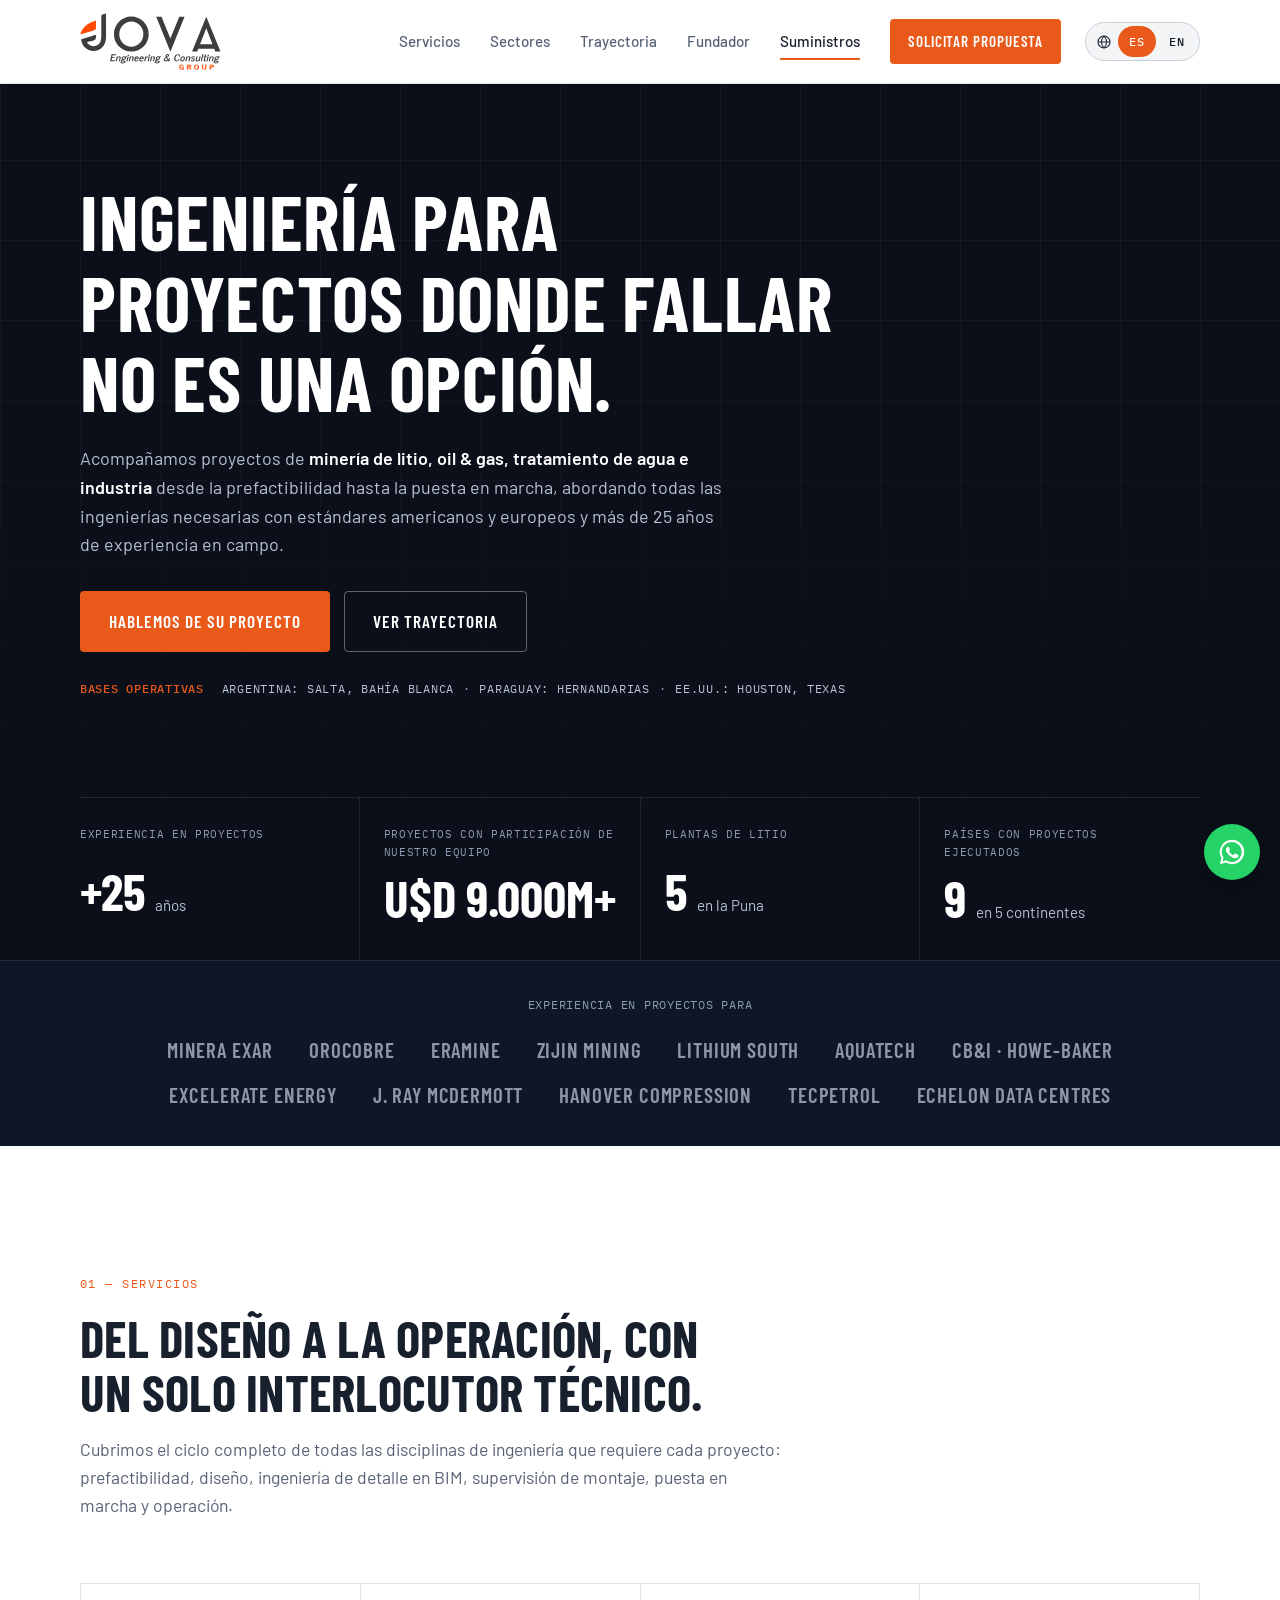
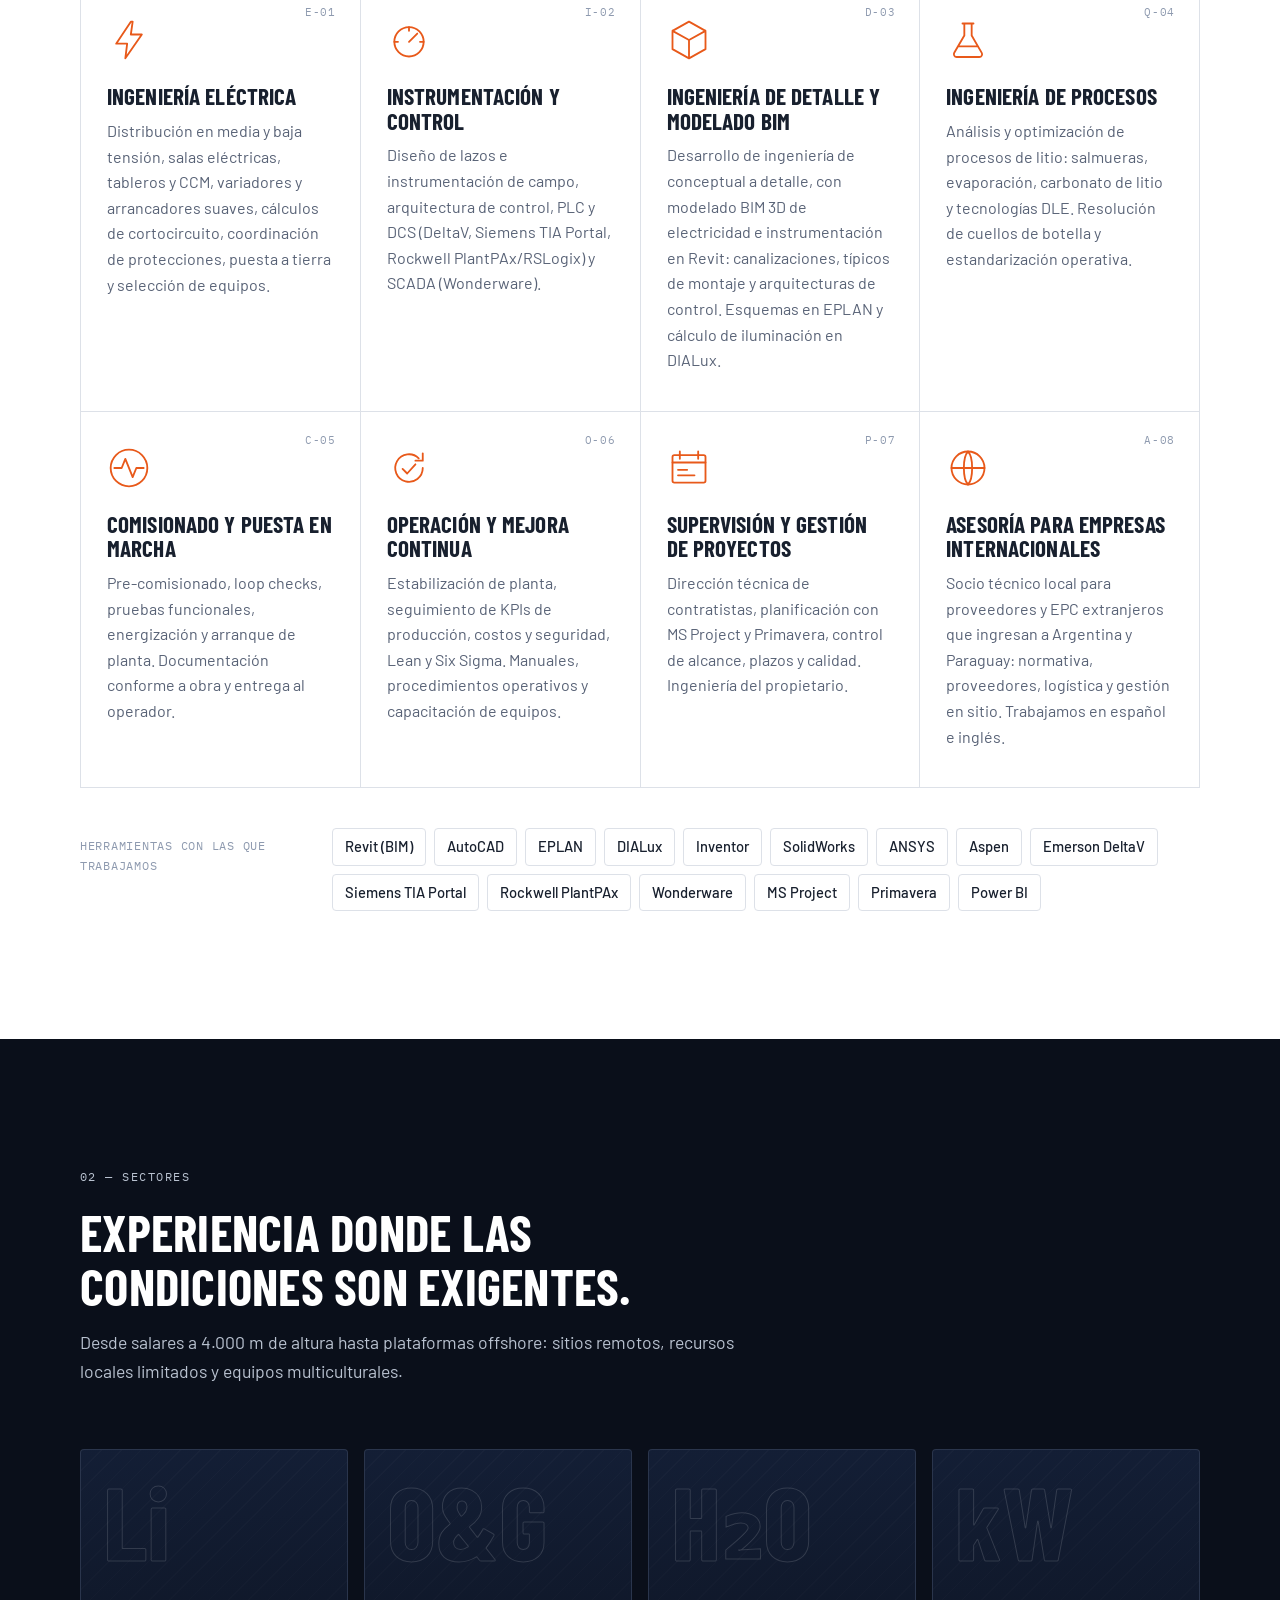
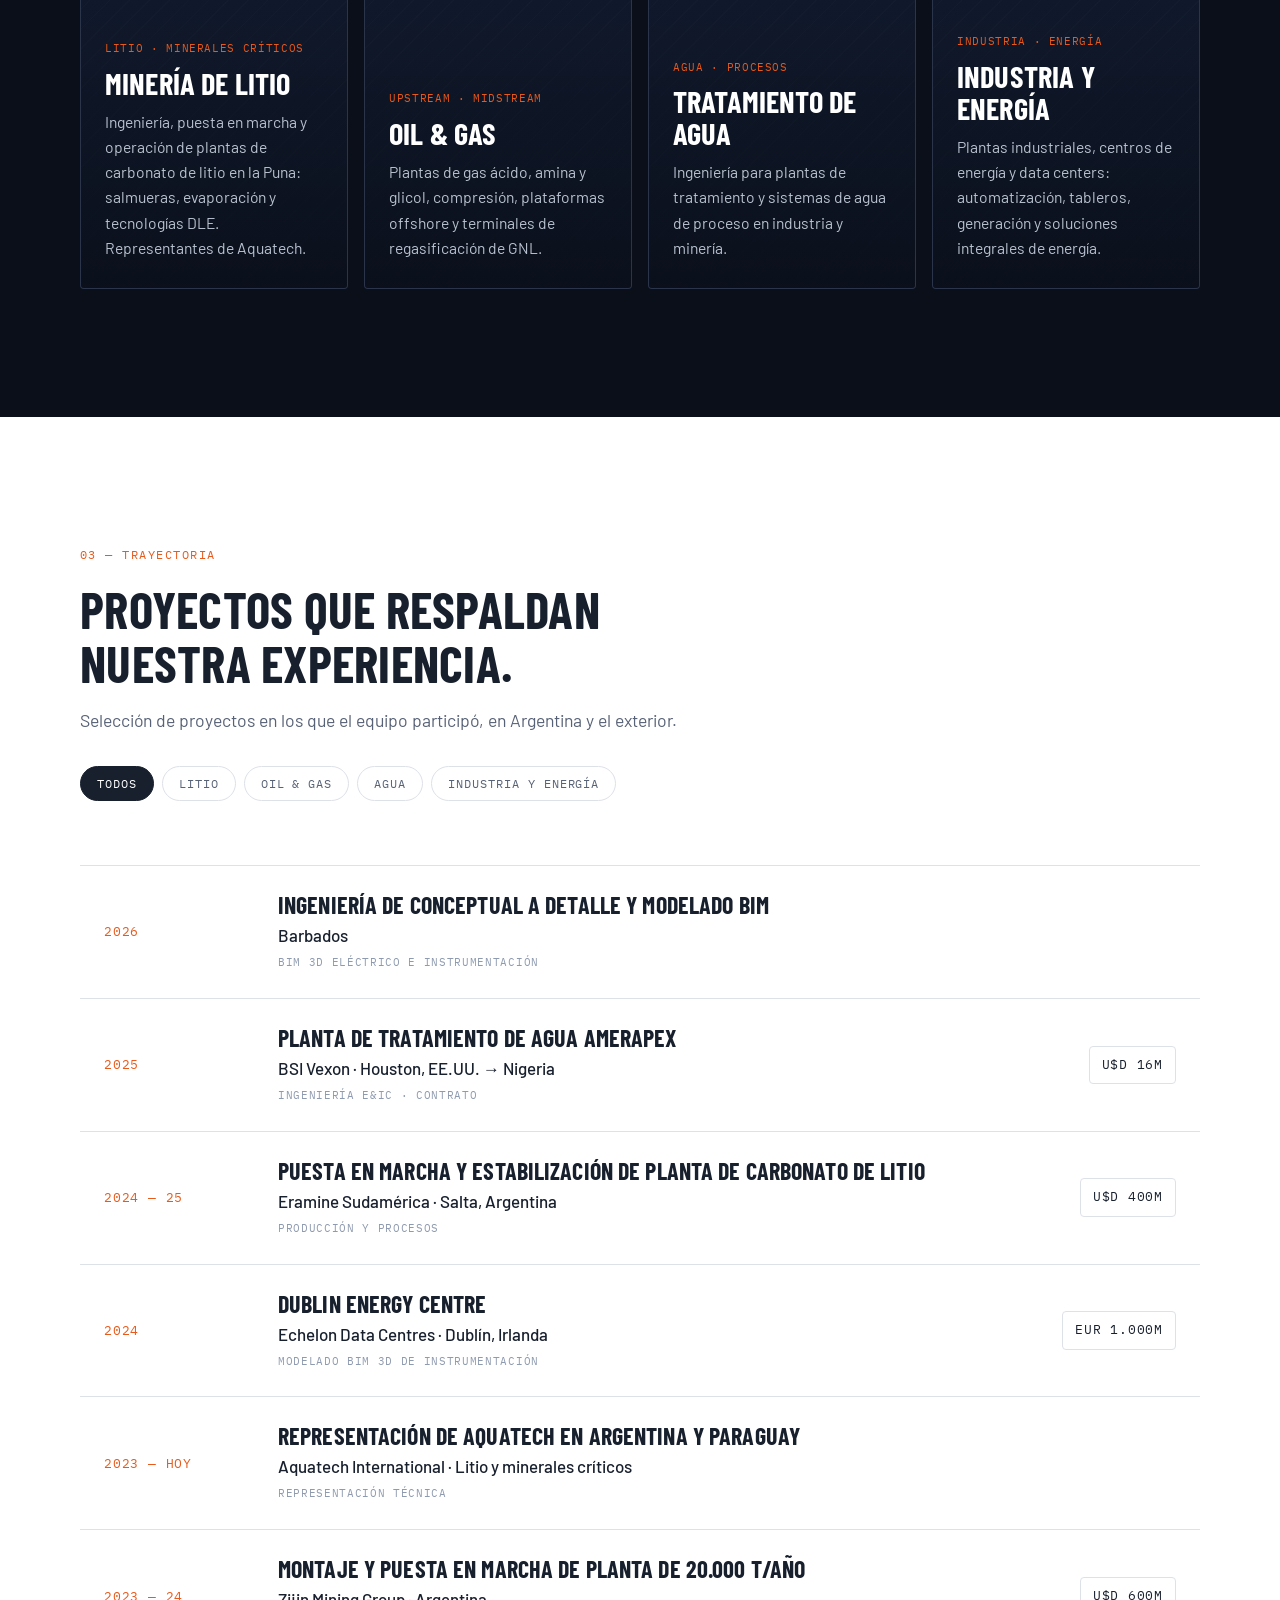
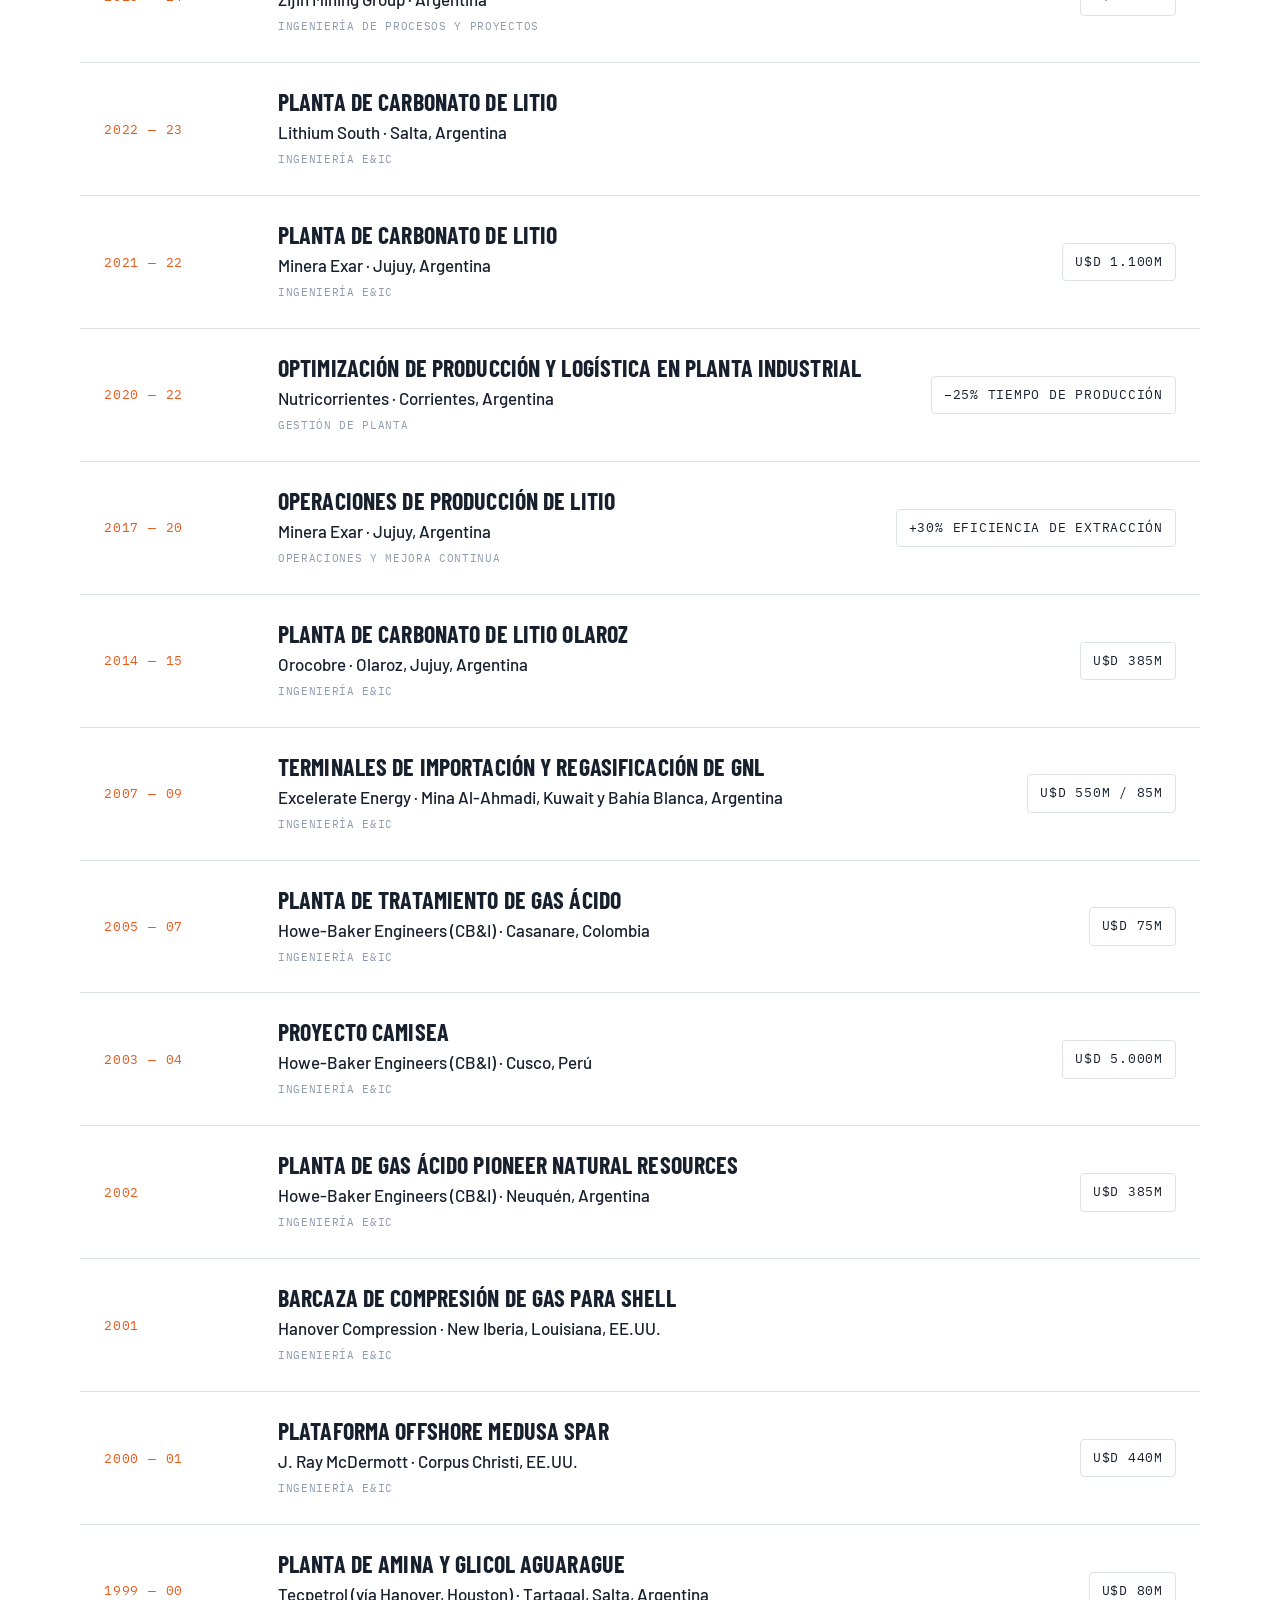
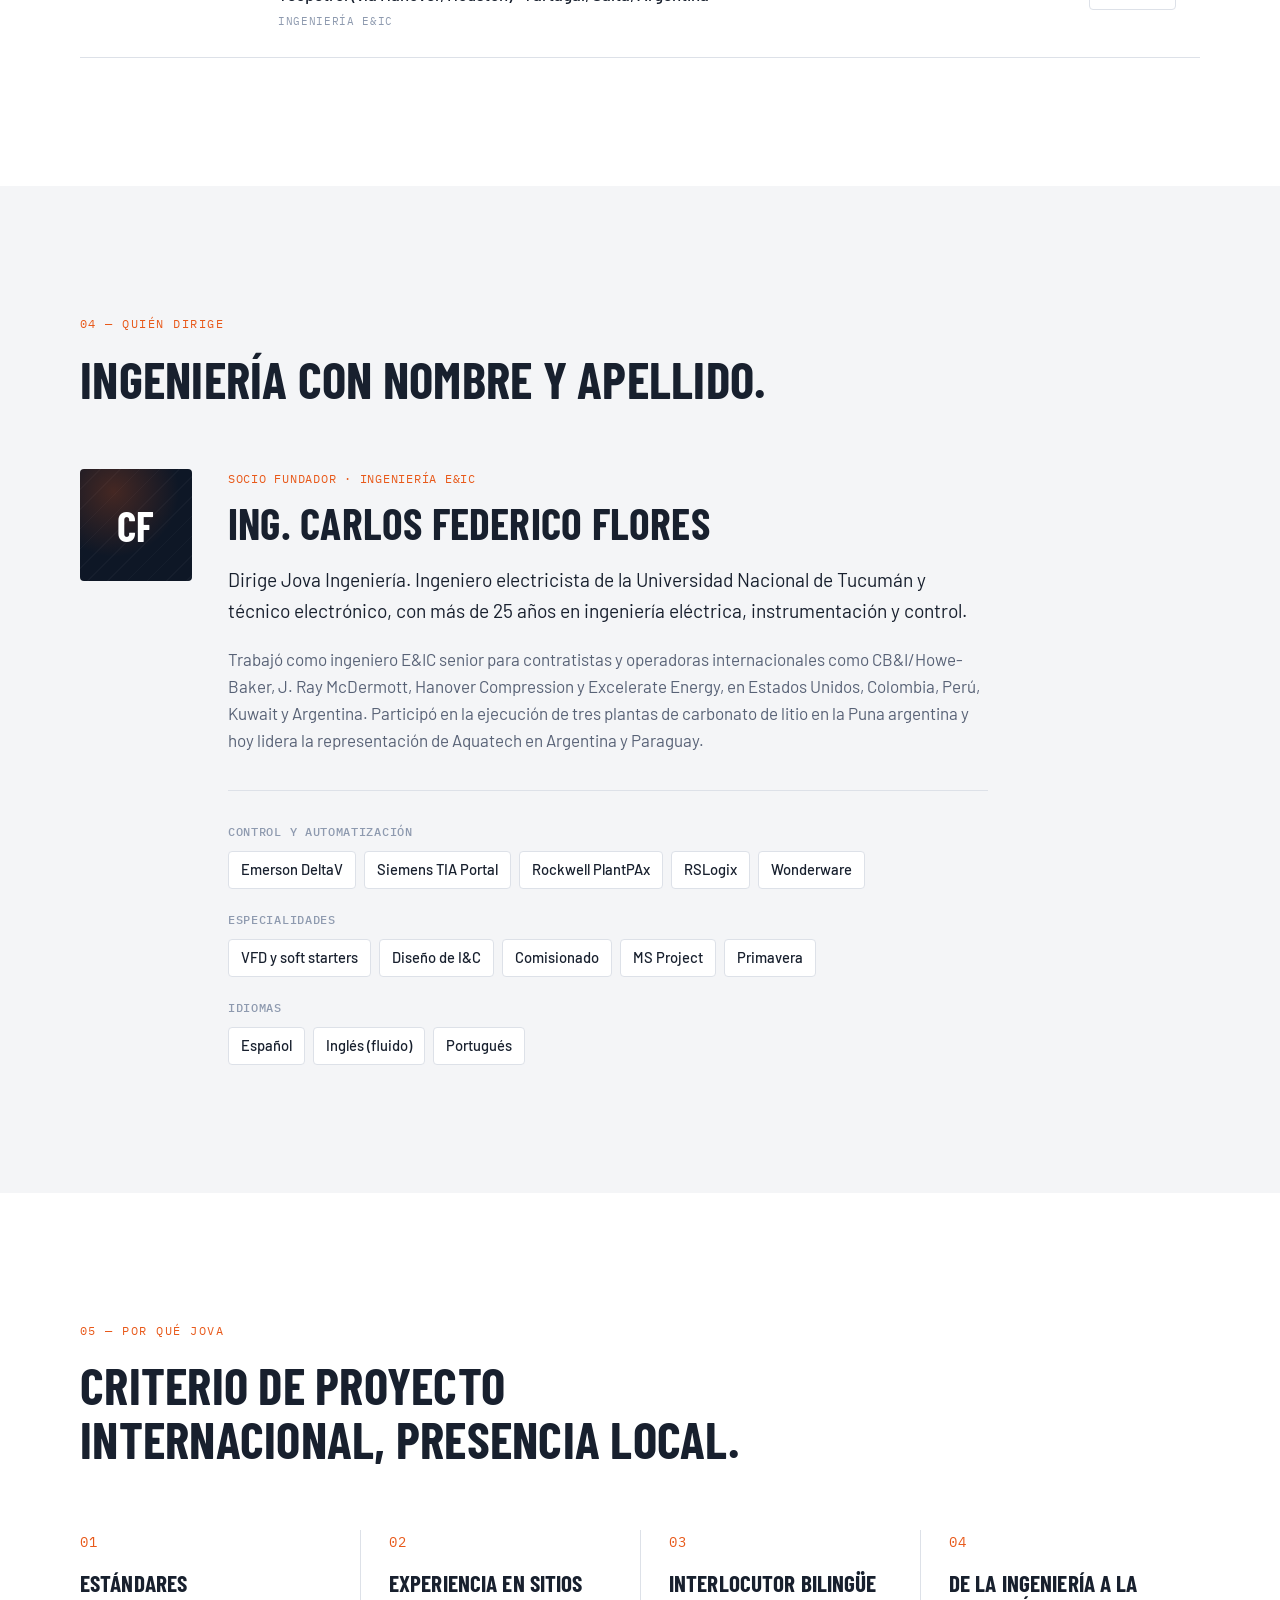
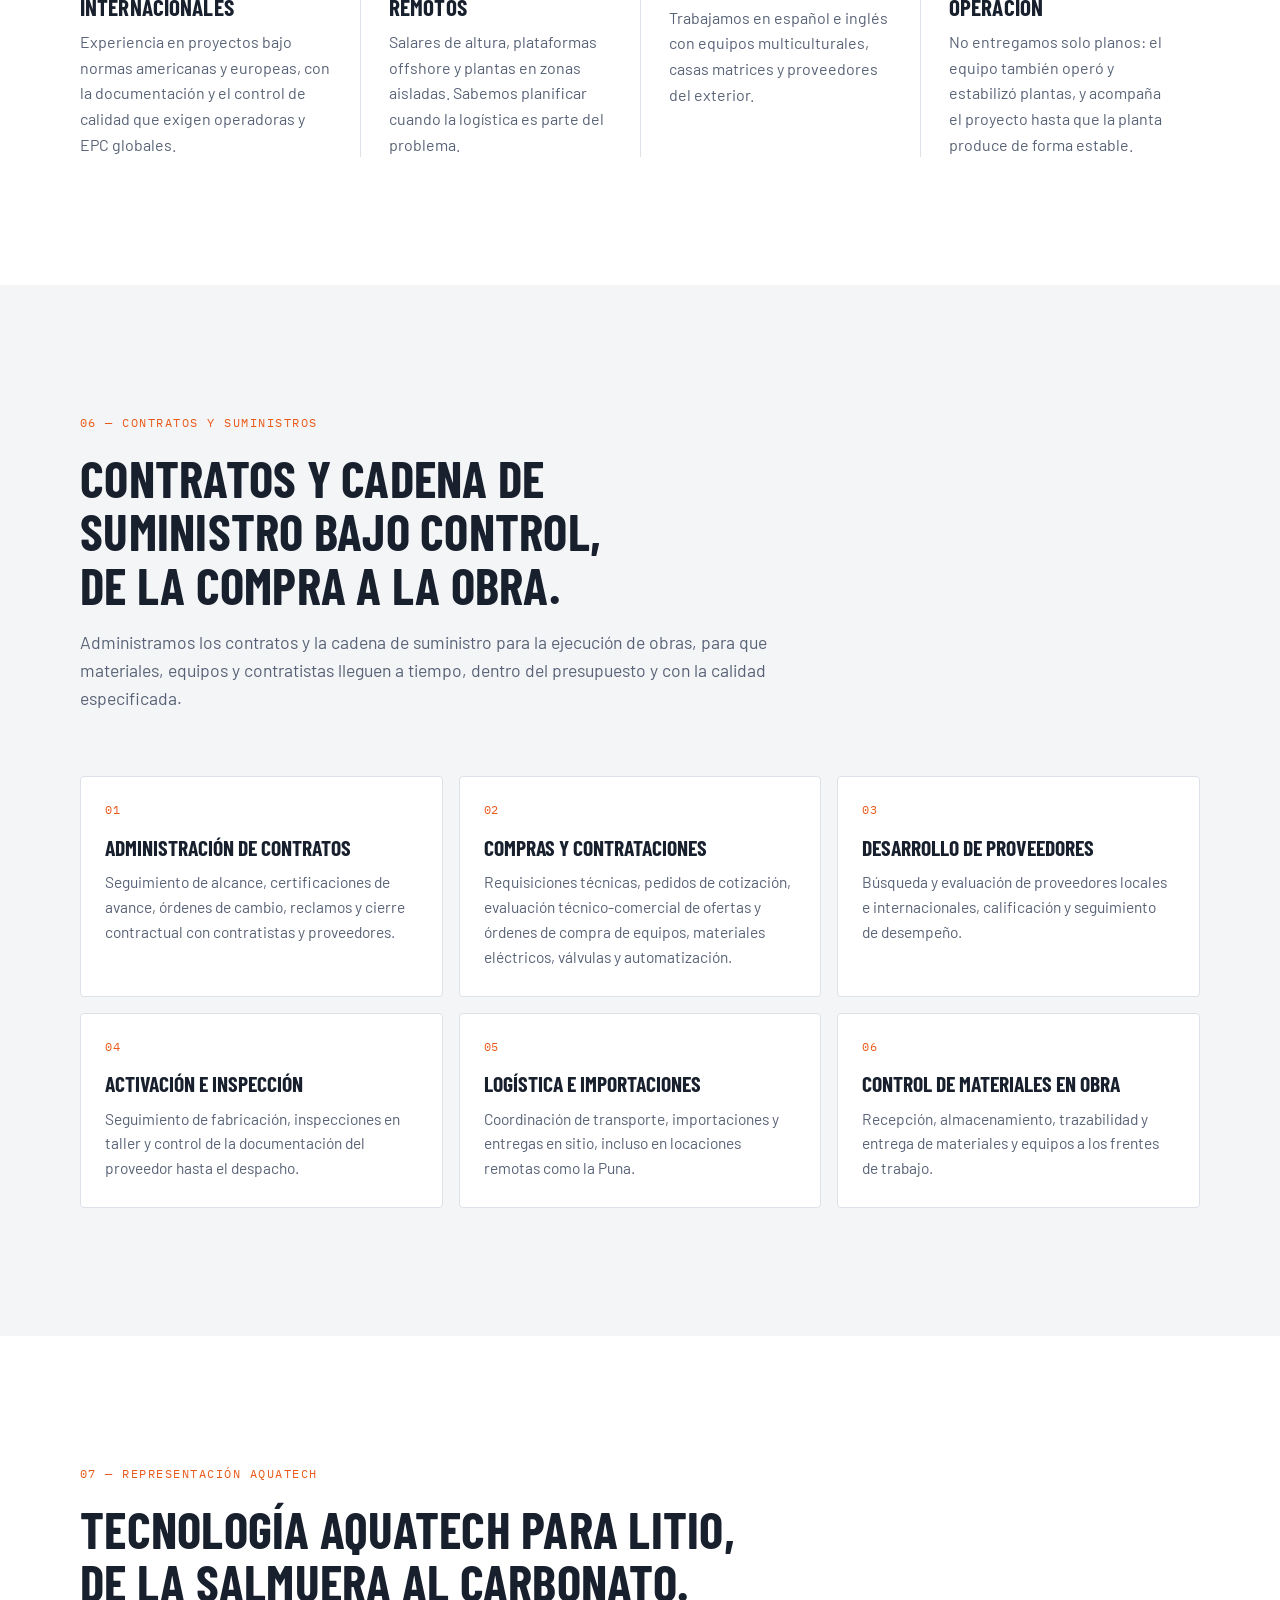
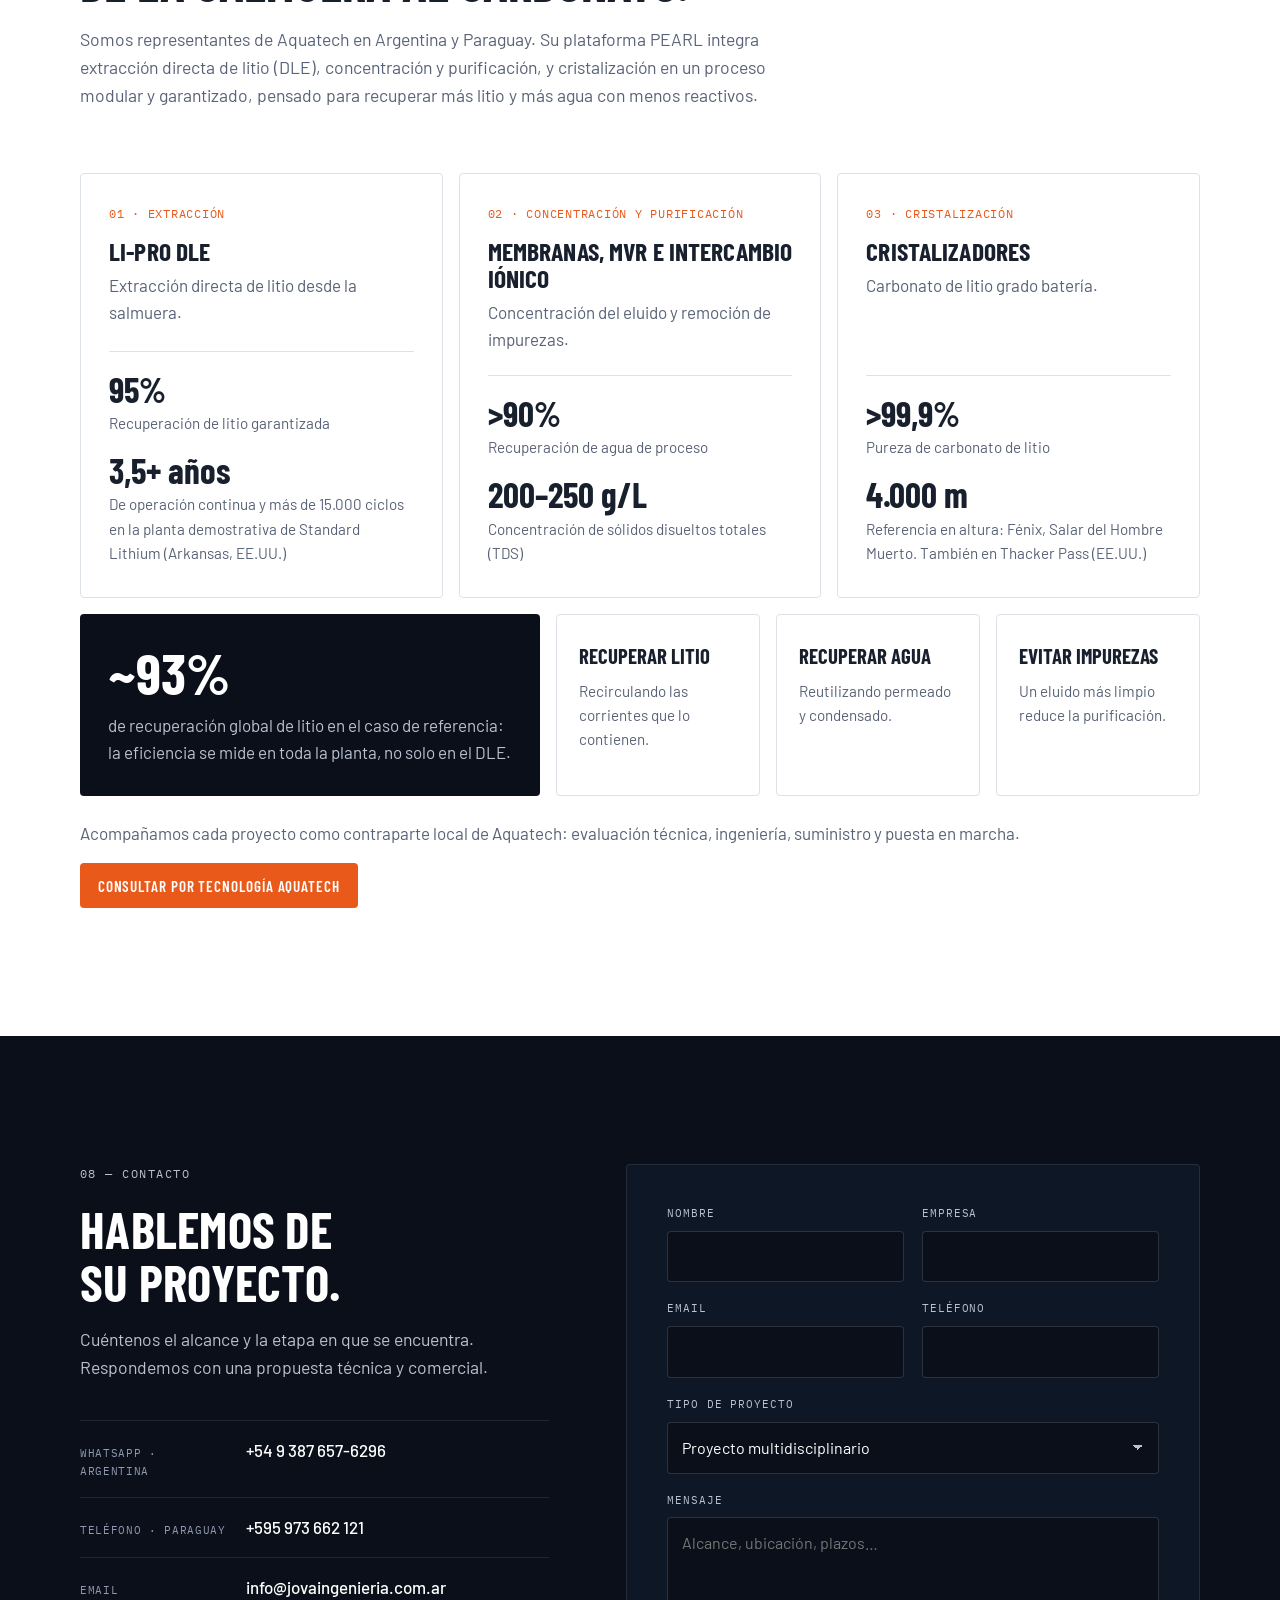
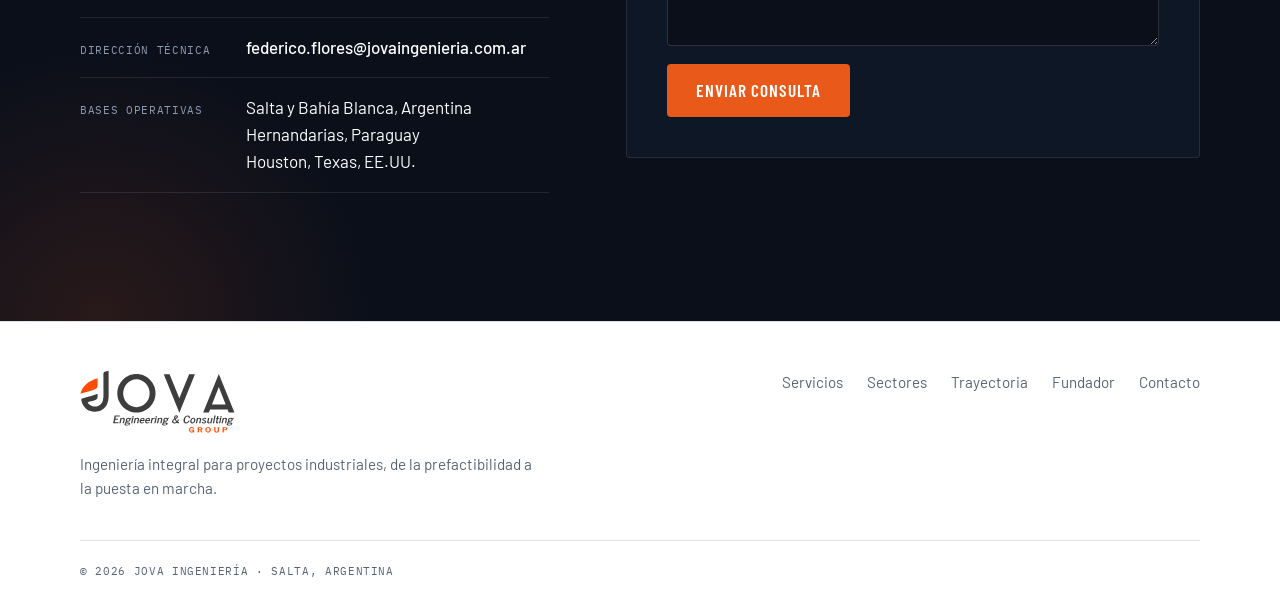
==== commit 91e5cb54: "Trayectoria: montos de proyectos y total actualizado - Montos nuevos: Amerapex U$D 16M, Eramine U$D " ====
--- a/index.html
+++ b/index.html
@@ -142,7 +142,7 @@
       </div>
       <div class="stat">
         <dt class="mono">Proyectos con participación de nuestro equipo</dt>
-        <dd><span class="stat__num" data-count="1100" data-prefix="U$D " data-suffix="M+">U$D 1.100M+</span></dd>
+        <dd><span class="stat__num" data-count="9000" data-prefix="U$D " data-suffix="M+">U$D 9.000M+</span></dd>
       </div>
       <div class="stat">
         <dt class="mono">Plantas de litio</dt>
@@ -336,6 +336,7 @@
           <p class="project__meta">BSI Vexon · Houston, EE.UU. → Nigeria</p>
           <p class="project__role mono">Ingeniería E&amp;IC · Contrato</p>
         </div>
+        <span class="project__value mono">U$D 16M</span>
       </li>
       <li class="project" data-sector="litio">
         <span class="project__year mono">2024 — 25</span>
@@ -344,6 +345,7 @@
           <p class="project__meta">Eramine Sudamérica · Salta, Argentina</p>
           <p class="project__role mono">Producción y procesos</p>
         </div>
+        <span class="project__value mono">U$D 400M</span>
       </li>
       <li class="project" data-sector="industria">
         <span class="project__year mono">2024</span>
@@ -352,6 +354,7 @@
           <p class="project__meta">Echelon Data Centres · Dublín, Irlanda</p>
           <p class="project__role mono">Modelado BIM 3D de instrumentación</p>
         </div>
+        <span class="project__value mono">EUR 1.000M</span>
       </li>
       <li class="project" data-sector="litio">
         <span class="project__year mono">2023 — hoy</span>
@@ -368,6 +371,7 @@
           <p class="project__meta">Zijin Mining Group · Argentina</p>
           <p class="project__role mono">Ingeniería de procesos y proyectos</p>
         </div>
+        <span class="project__value mono">U$D 600M</span>
       </li>
       <li class="project" data-sector="litio">
         <span class="project__year mono">2022 — 23</span>
@@ -384,6 +388,7 @@
           <p class="project__meta">Minera Exar · Jujuy, Argentina</p>
           <p class="project__role mono">Ingeniería E&amp;IC</p>
         </div>
+        <span class="project__value mono">U$D 1.100M</span>
       </li>
       <li class="project" data-sector="industria">
         <span class="project__year mono">2020 — 22</span>
@@ -437,6 +442,7 @@
           <p class="project__meta">Howe-Baker Engineers (CB&amp;I) · Cusco, Perú</p>
           <p class="project__role mono">Ingeniería E&amp;IC</p>
         </div>
+        <span class="project__value mono">U$D 5.000M</span>
       </li>
       <li class="project" data-sector="oilgas">
         <span class="project__year mono">2002</span>
@@ -445,6 +451,7 @@
           <p class="project__meta">Howe-Baker Engineers (CB&amp;I) · Neuquén, Argentina</p>
           <p class="project__role mono">Ingeniería E&amp;IC</p>
         </div>
+        <span class="project__value mono">U$D 385M</span>
       </li>
       <li class="project" data-sector="oilgas">
         <span class="project__year mono">2001</span>
@@ -461,6 +468,7 @@
           <p class="project__meta">J. Ray McDermott · Corpus Christi, EE.UU.</p>
           <p class="project__role mono">Ingeniería E&amp;IC</p>
         </div>
+        <span class="project__value mono">U$D 440M</span>
       </li>
       <li class="project" data-sector="oilgas">
         <span class="project__year mono">1999 — 00</span>
@@ -469,7 +477,7 @@
           <p class="project__meta">Tecpetrol (vía Hanover, Houston) · Tartagal, Salta, Argentina</p>
           <p class="project__role mono">Ingeniería E&amp;IC</p>
         </div>
-        <span class="project__value mono">U$D 45M</span>
+        <span class="project__value mono">U$D 80M</span>
       </li>
     </ol>
   </div>
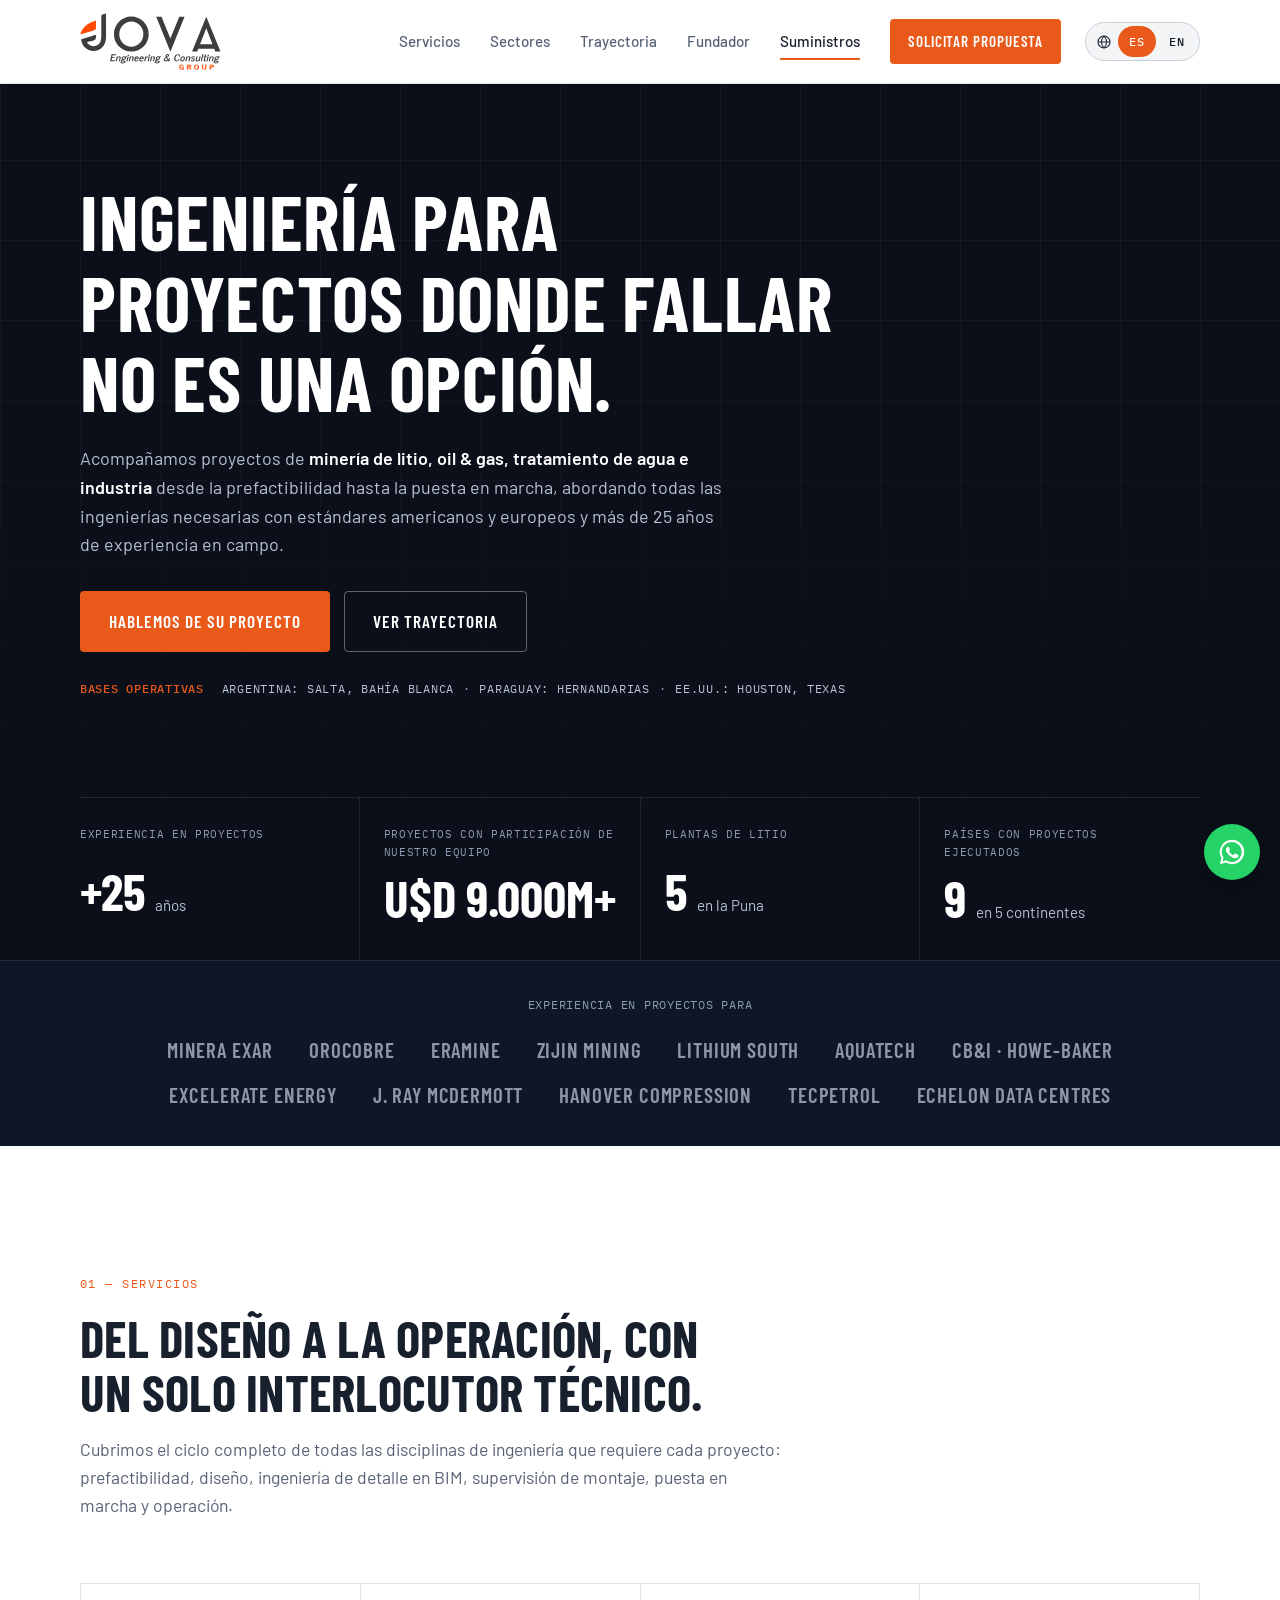
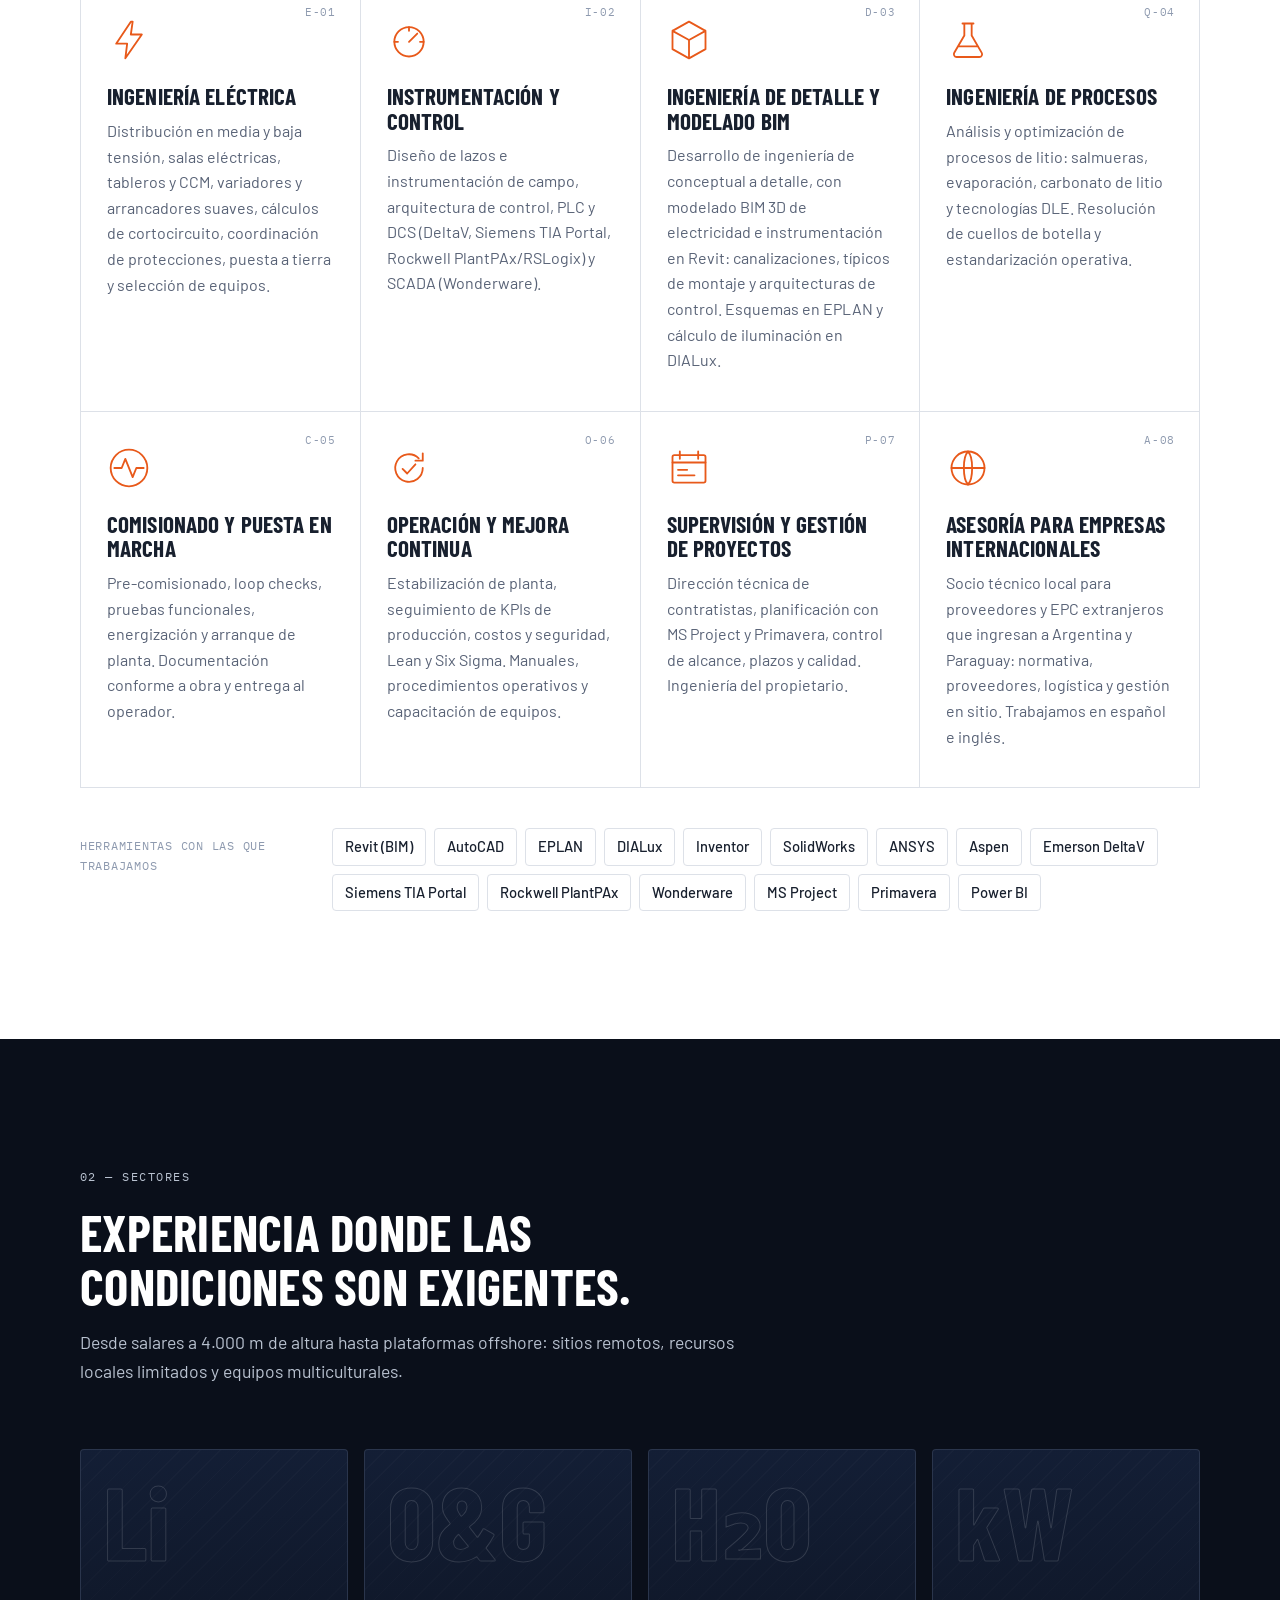
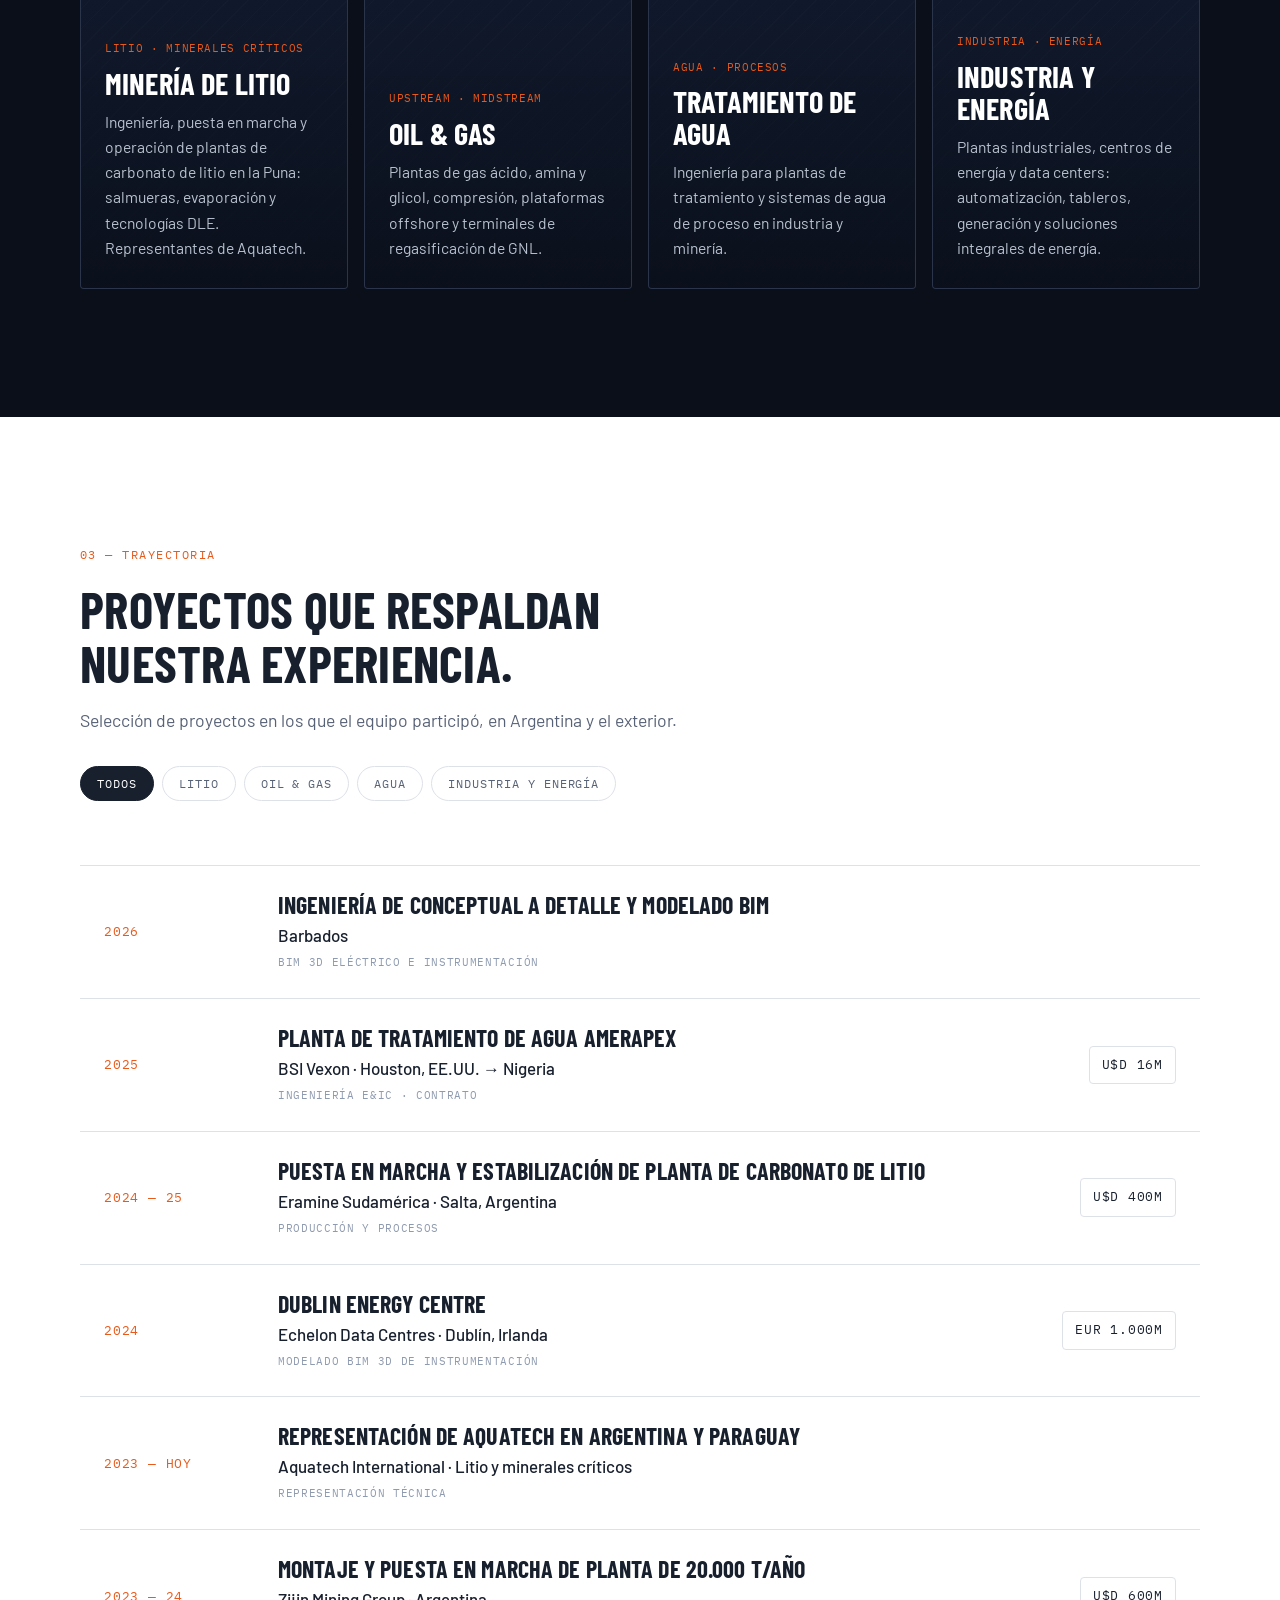
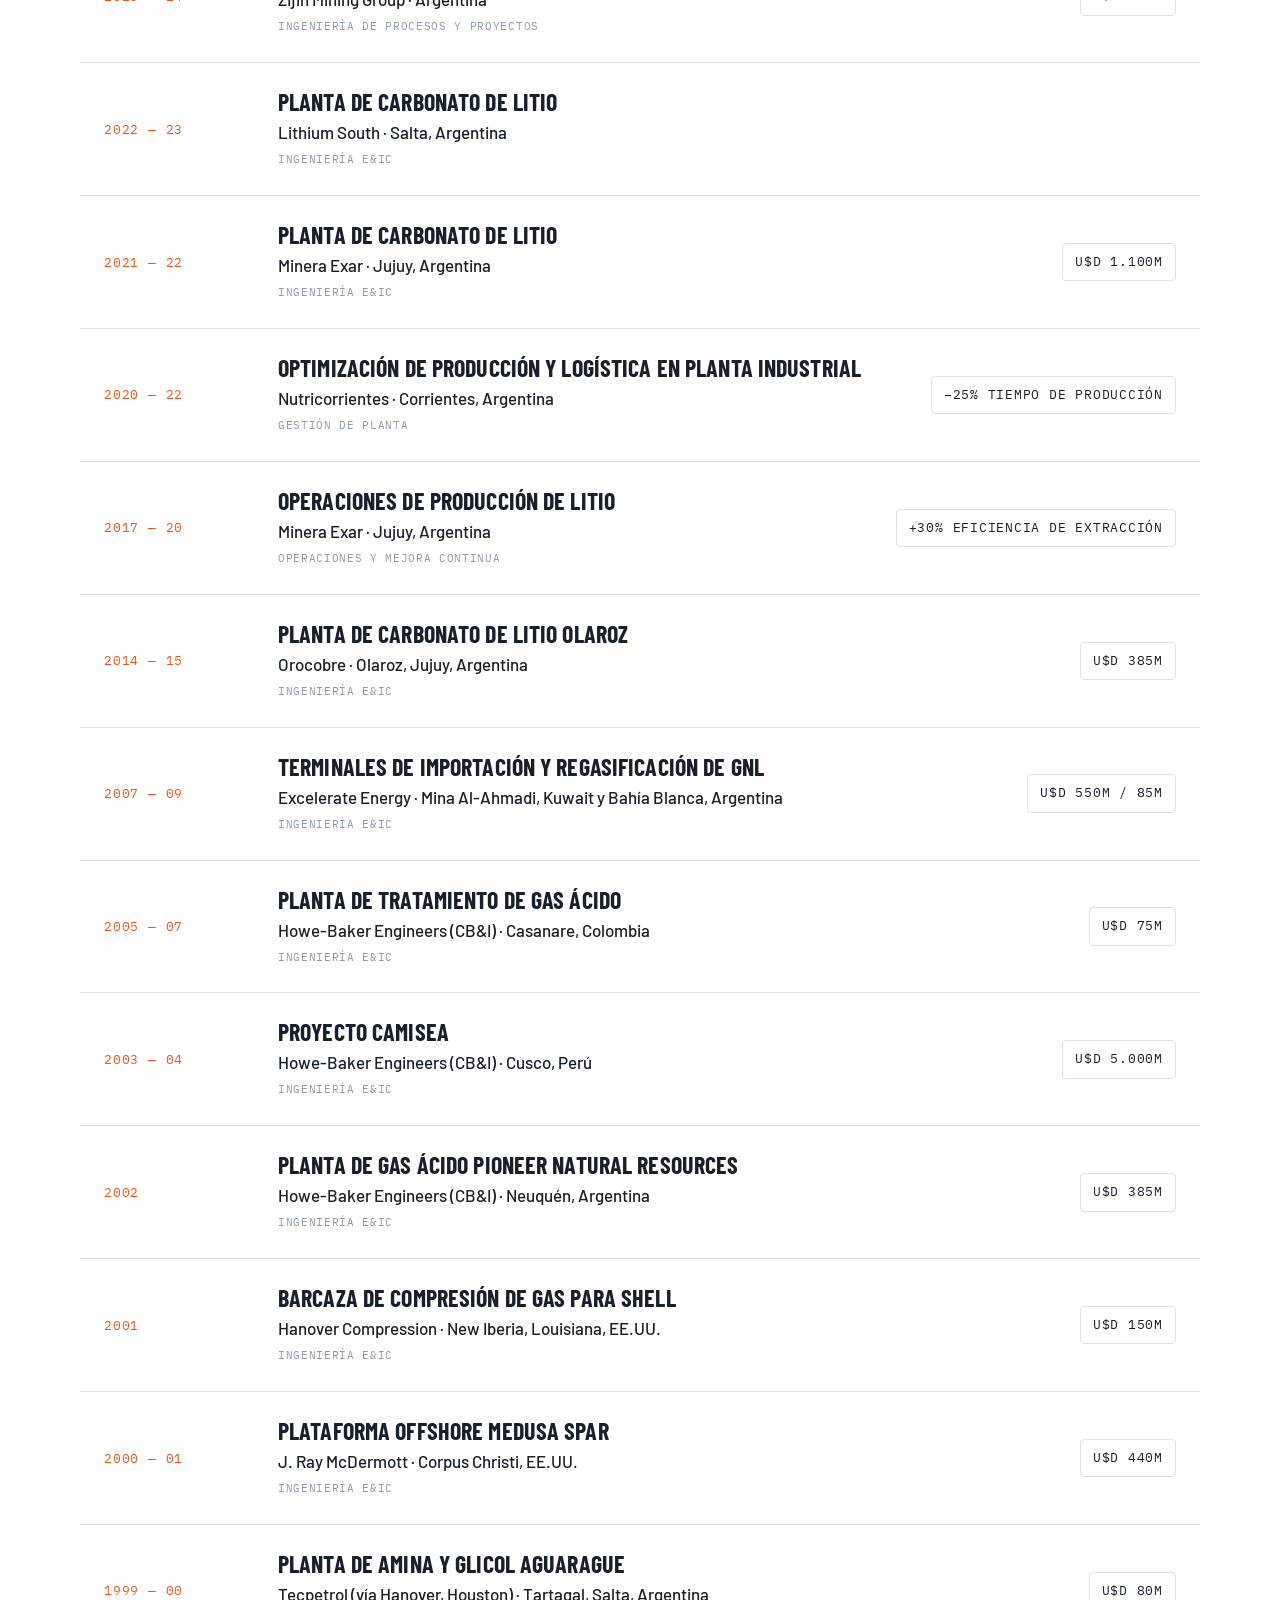
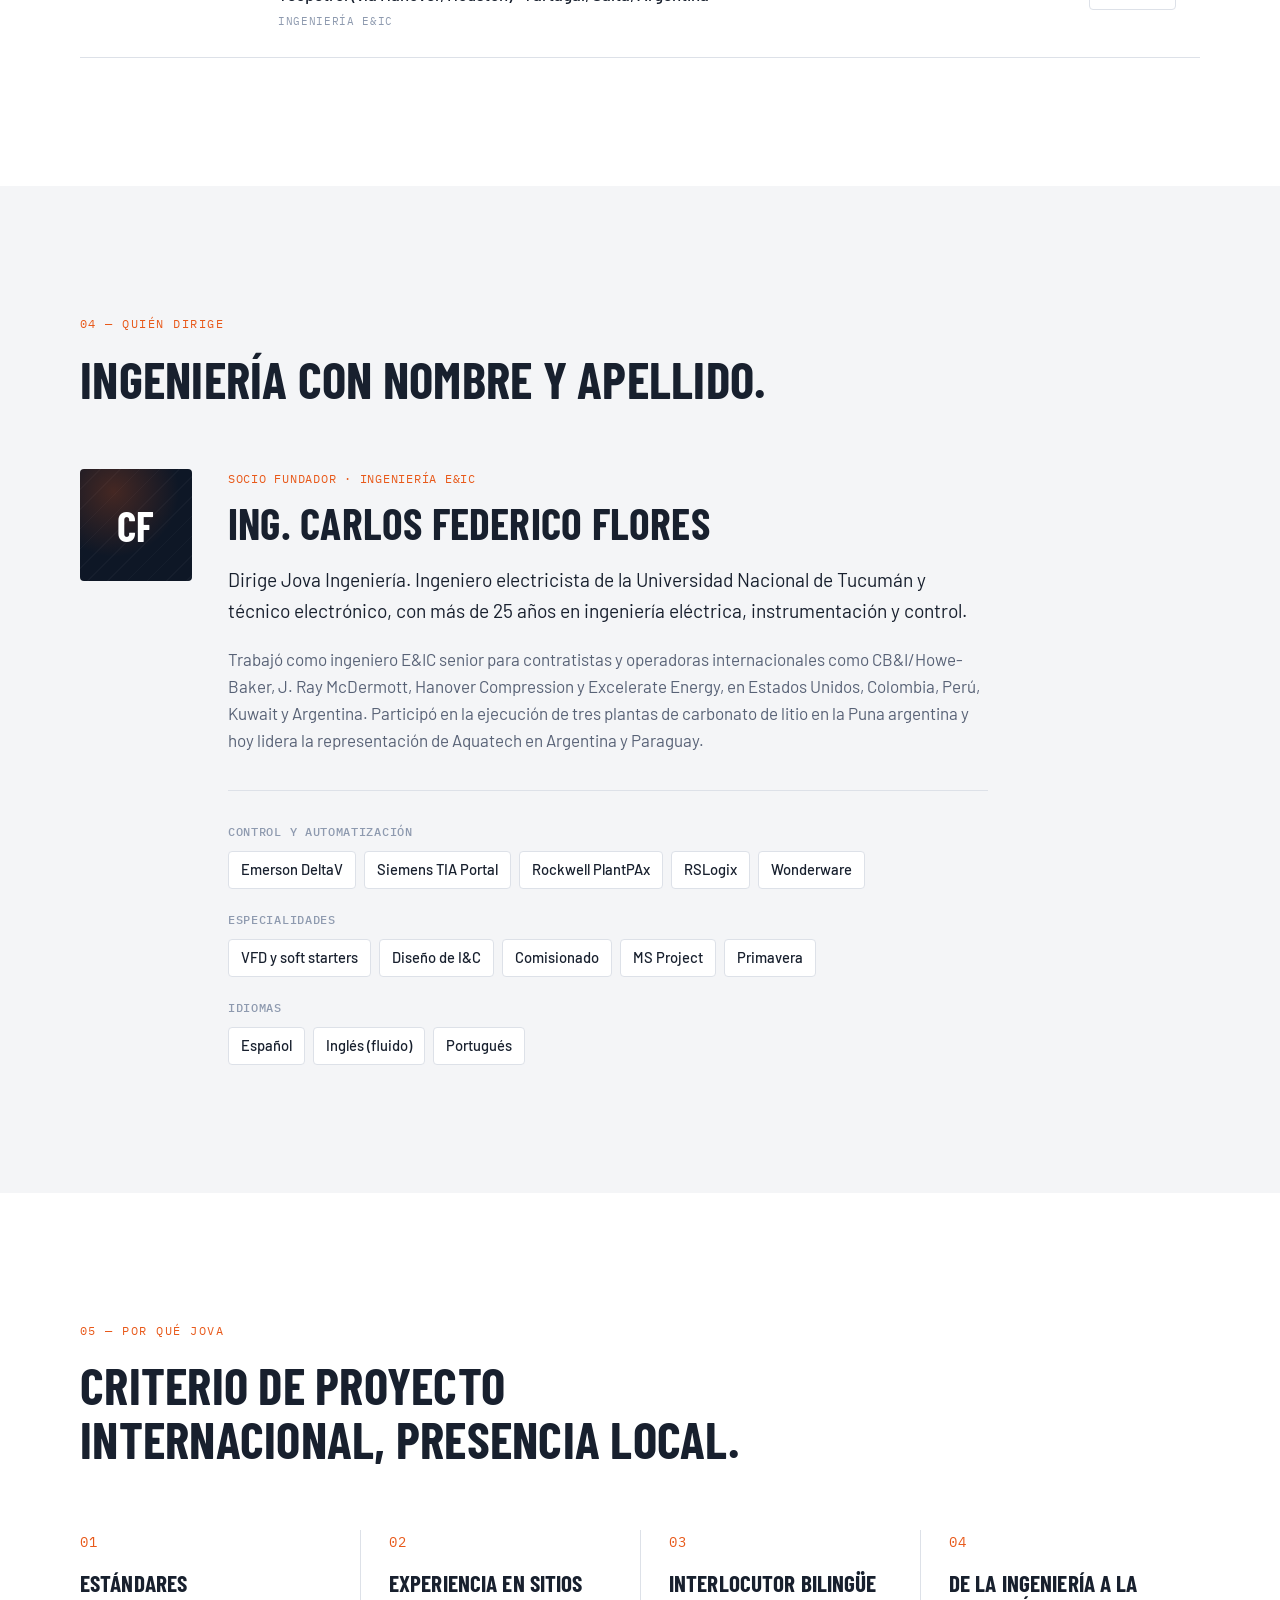
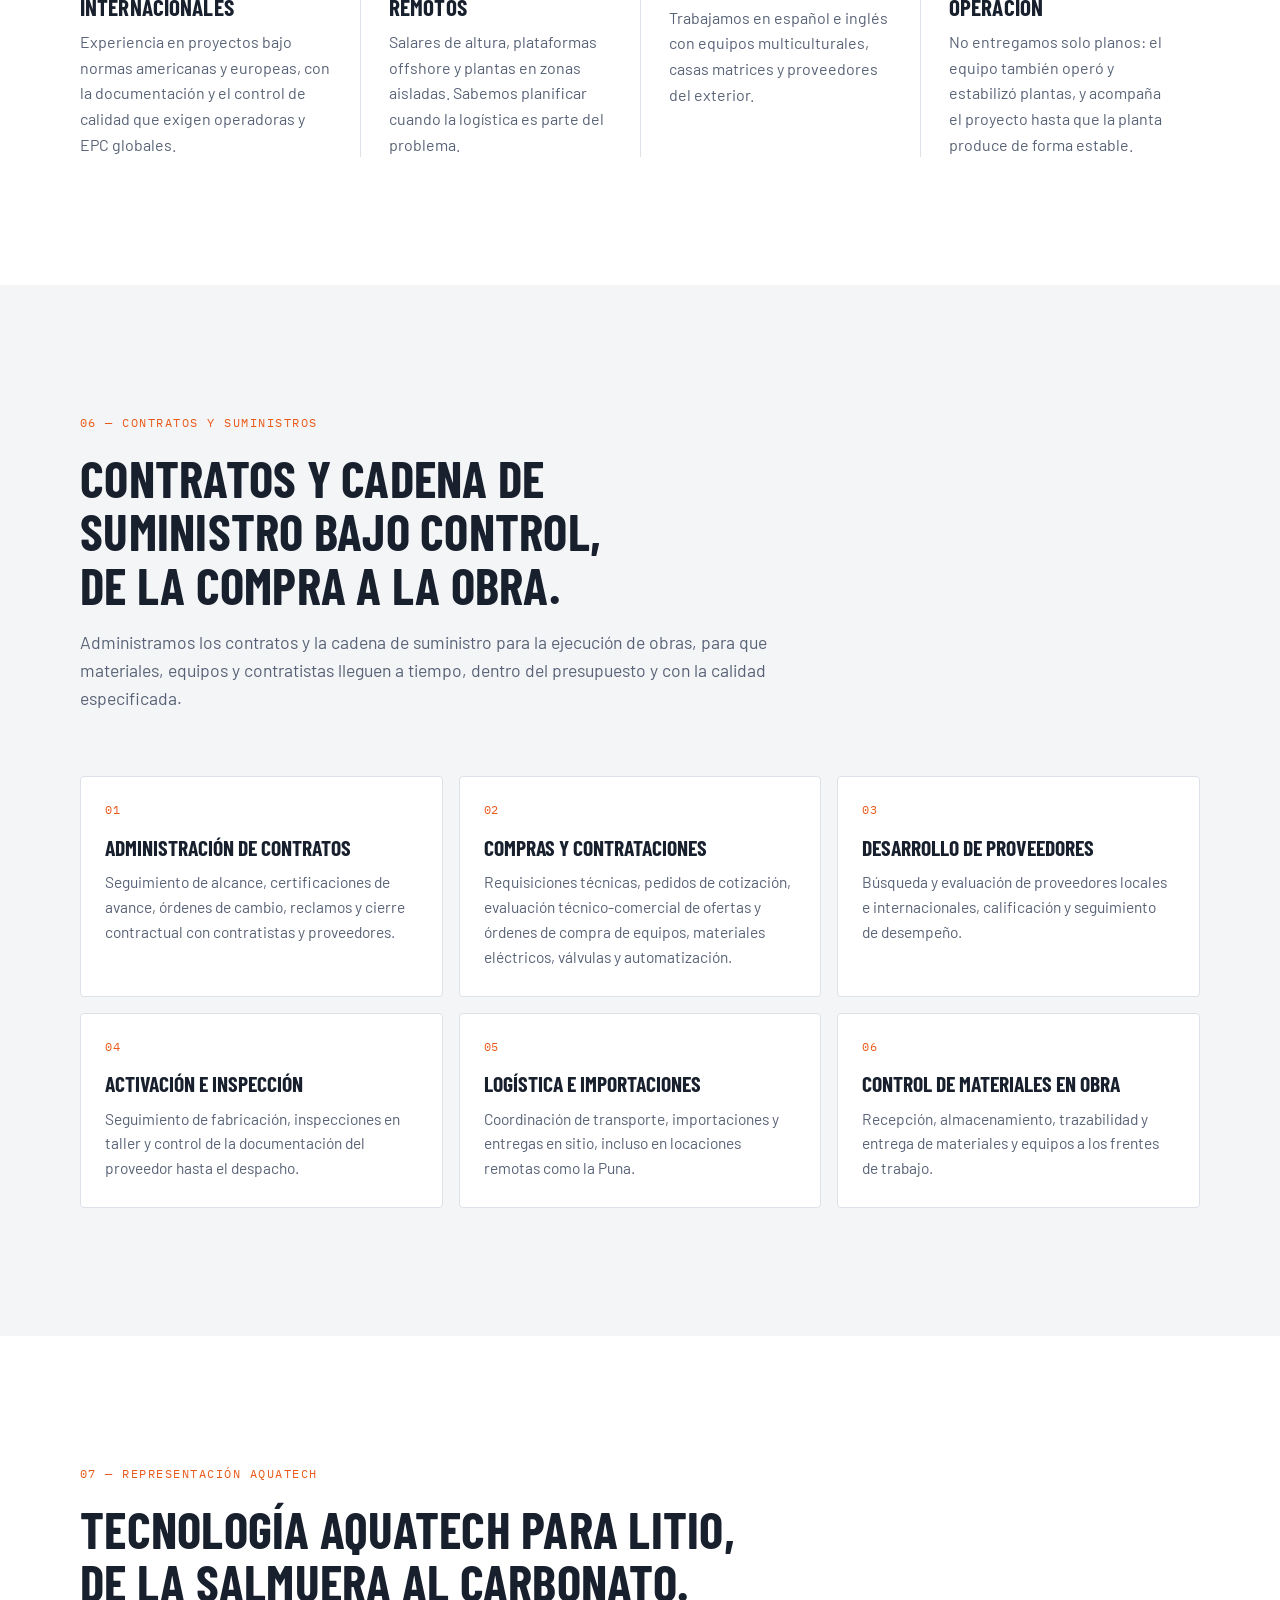
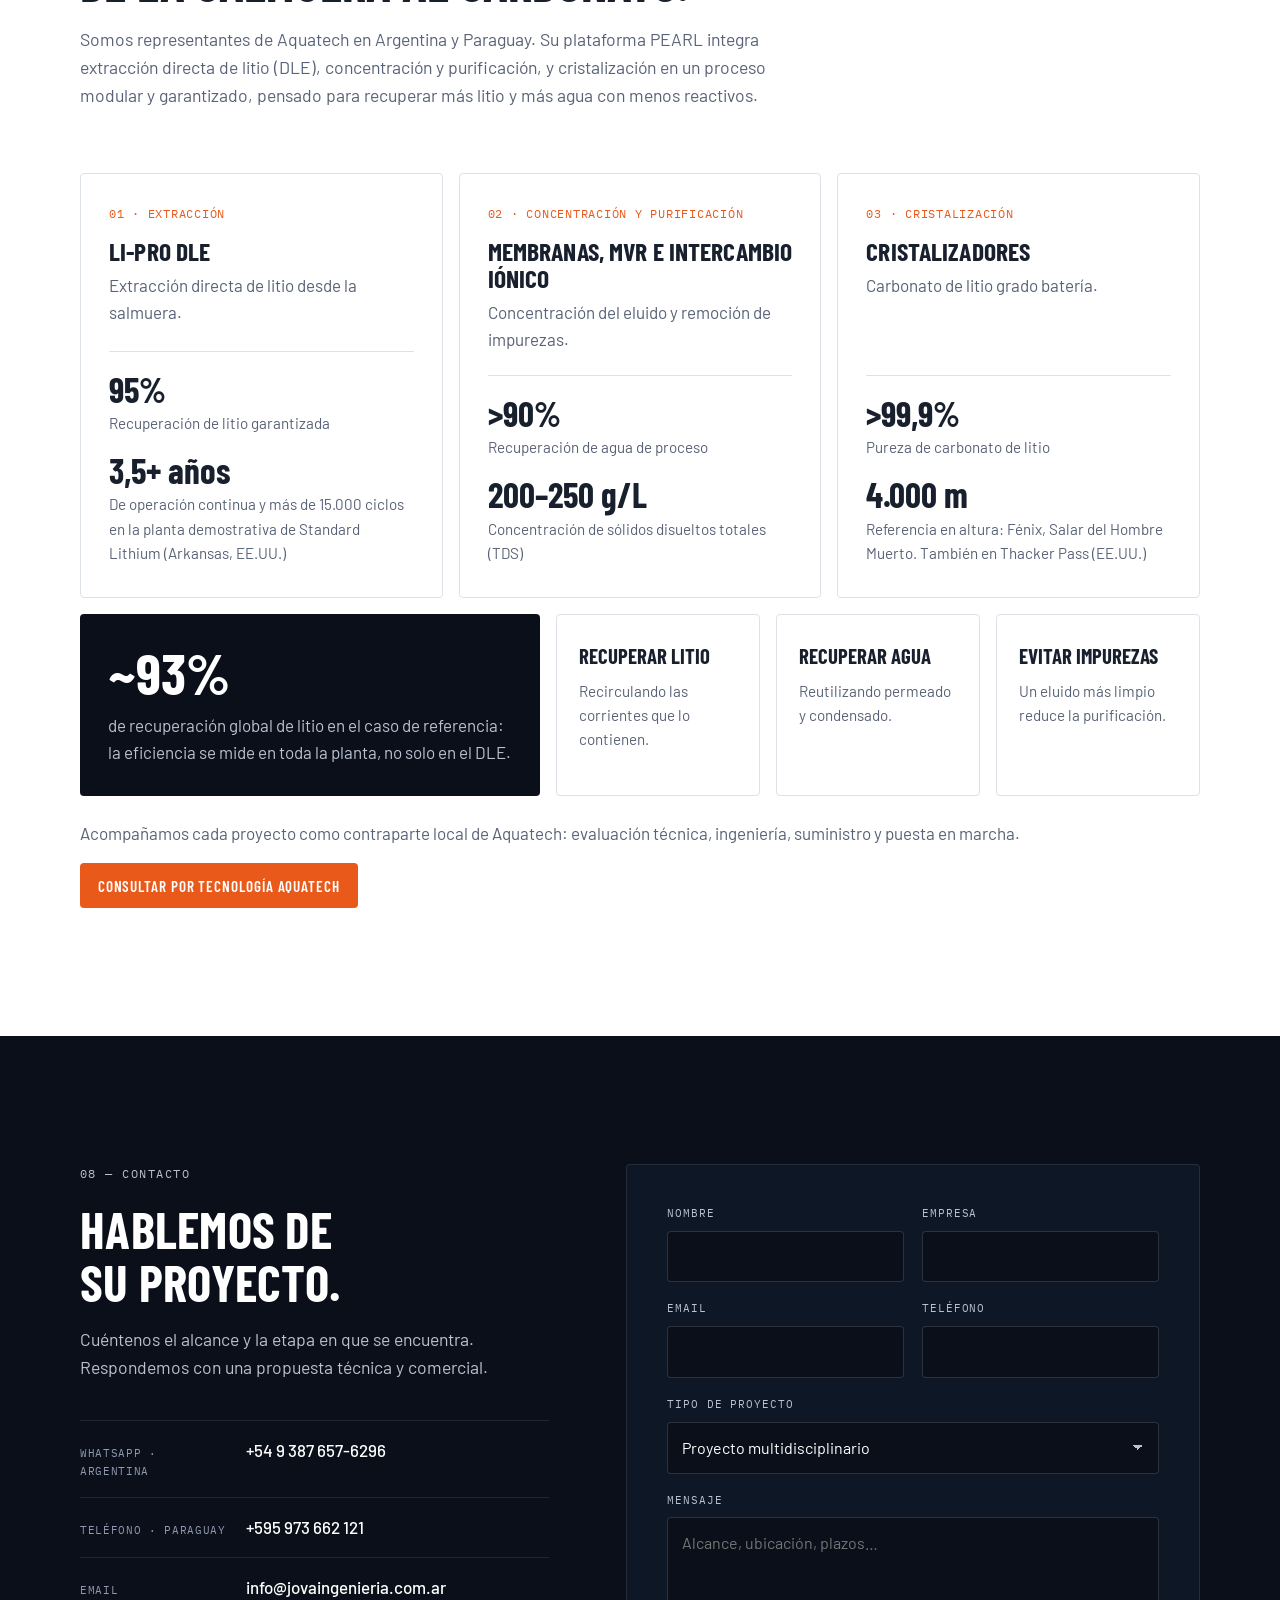
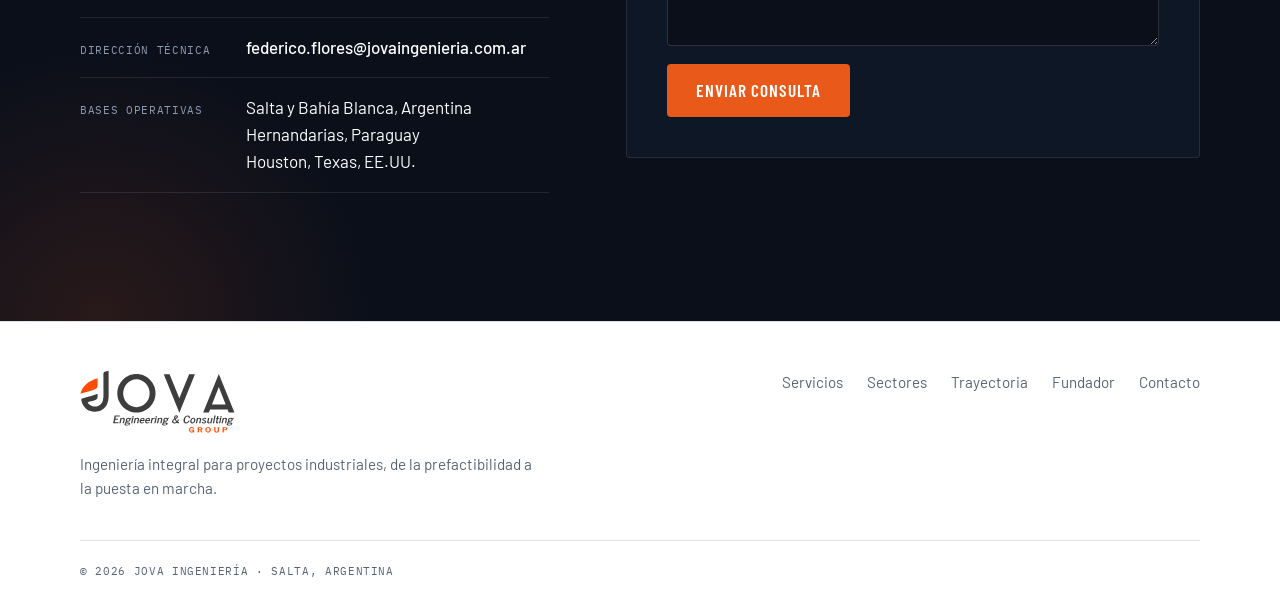
==== commit db50afe0: "Trayectoria: barcaza de compresión para Shell, U$D 150M Co-Authored-By: Claude Opus 5.5 <noreply@ant" ====
--- a/index.html
+++ b/index.html
@@ -460,6 +460,7 @@
           <p class="project__meta">Hanover Compression · New Iberia, Louisiana, EE.UU.</p>
           <p class="project__role mono">Ingeniería E&amp;IC</p>
         </div>
+        <span class="project__value mono">U$D 150M</span>
       </li>
       <li class="project" data-sector="oilgas">
         <span class="project__year mono">2000 — 01</span>
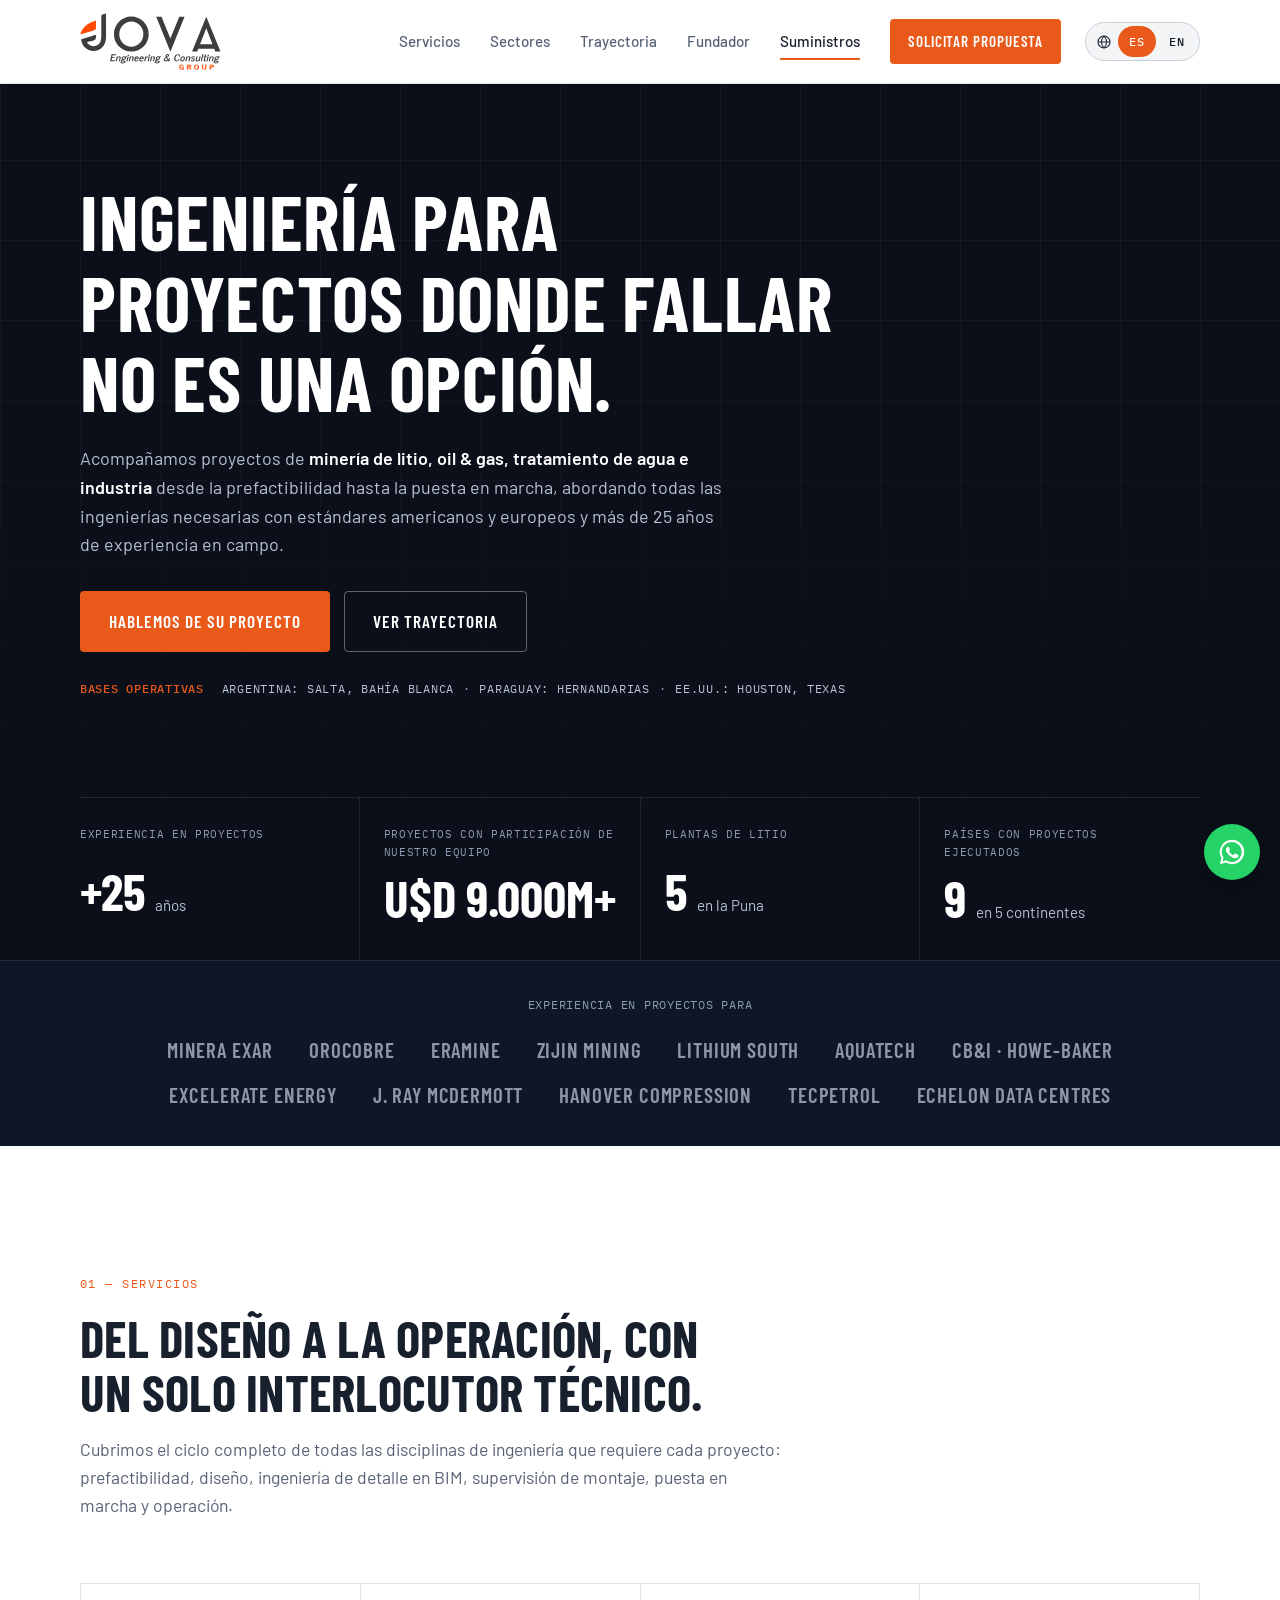
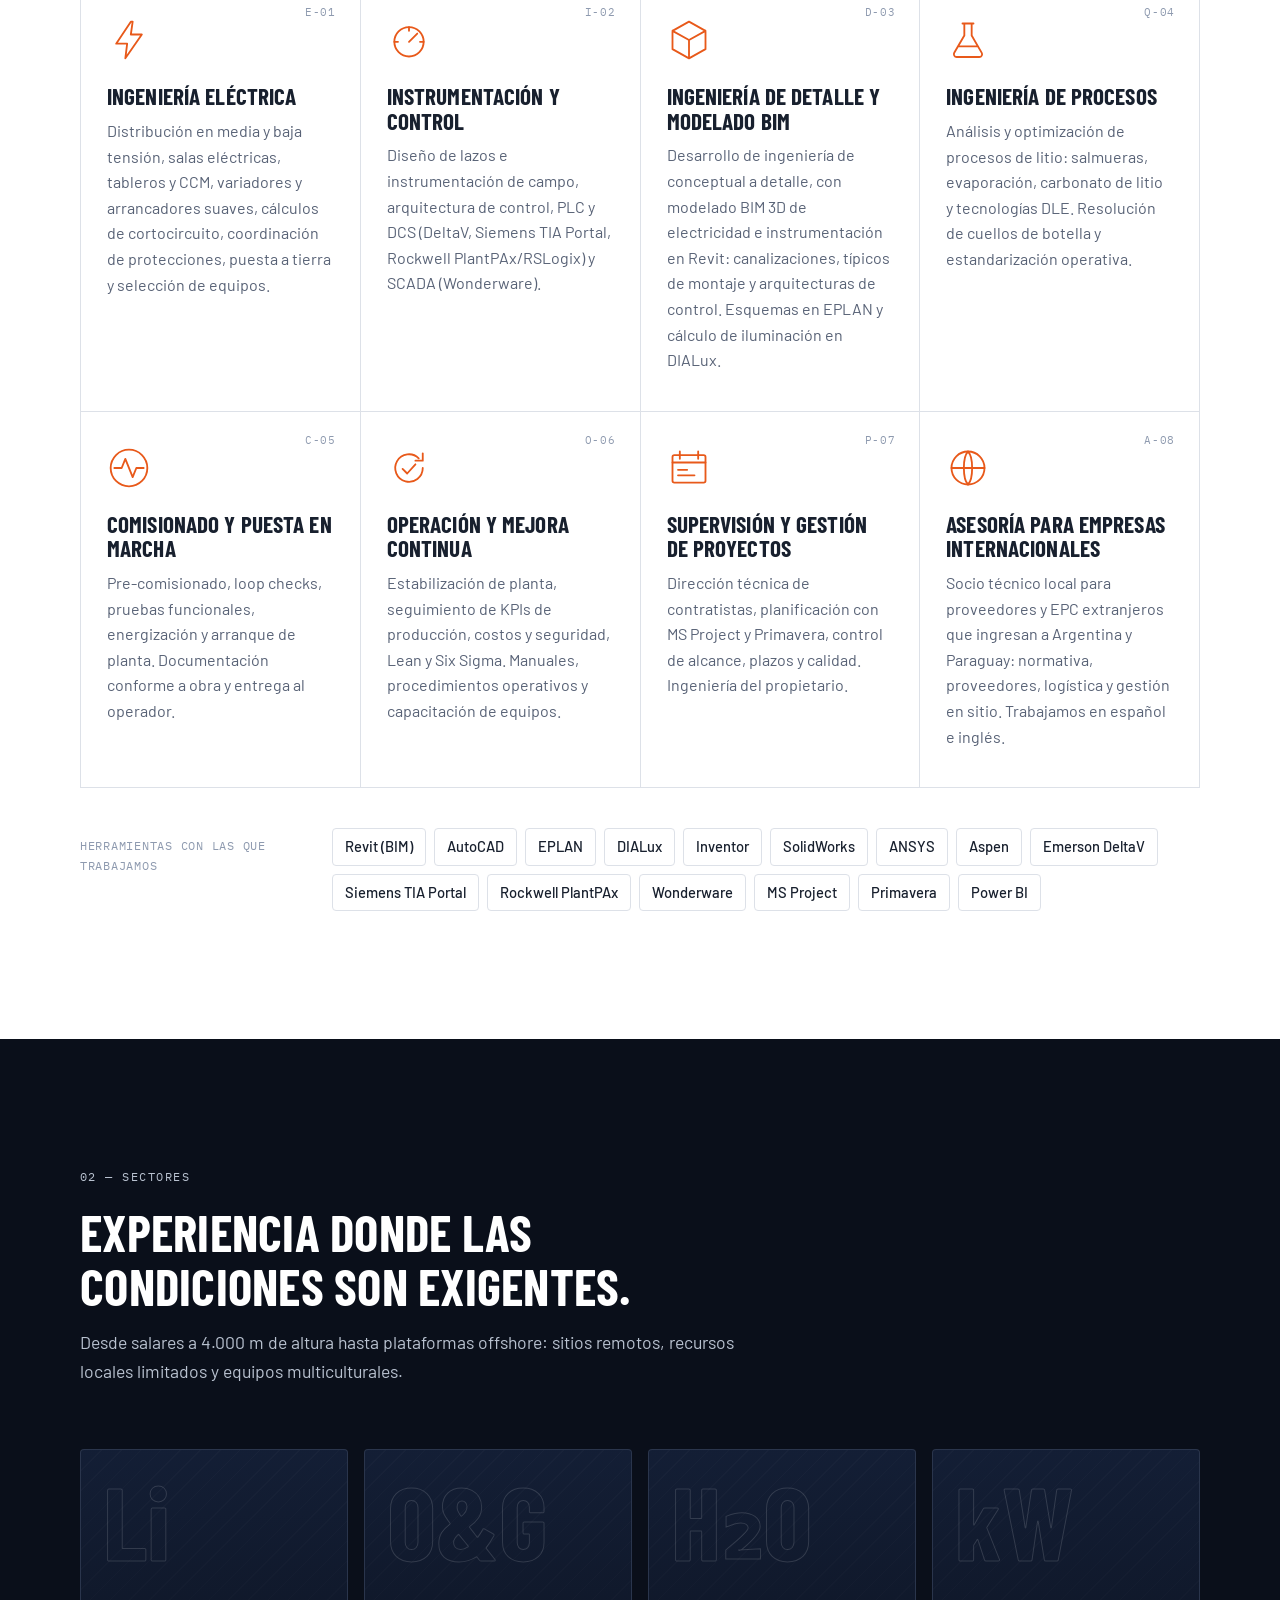
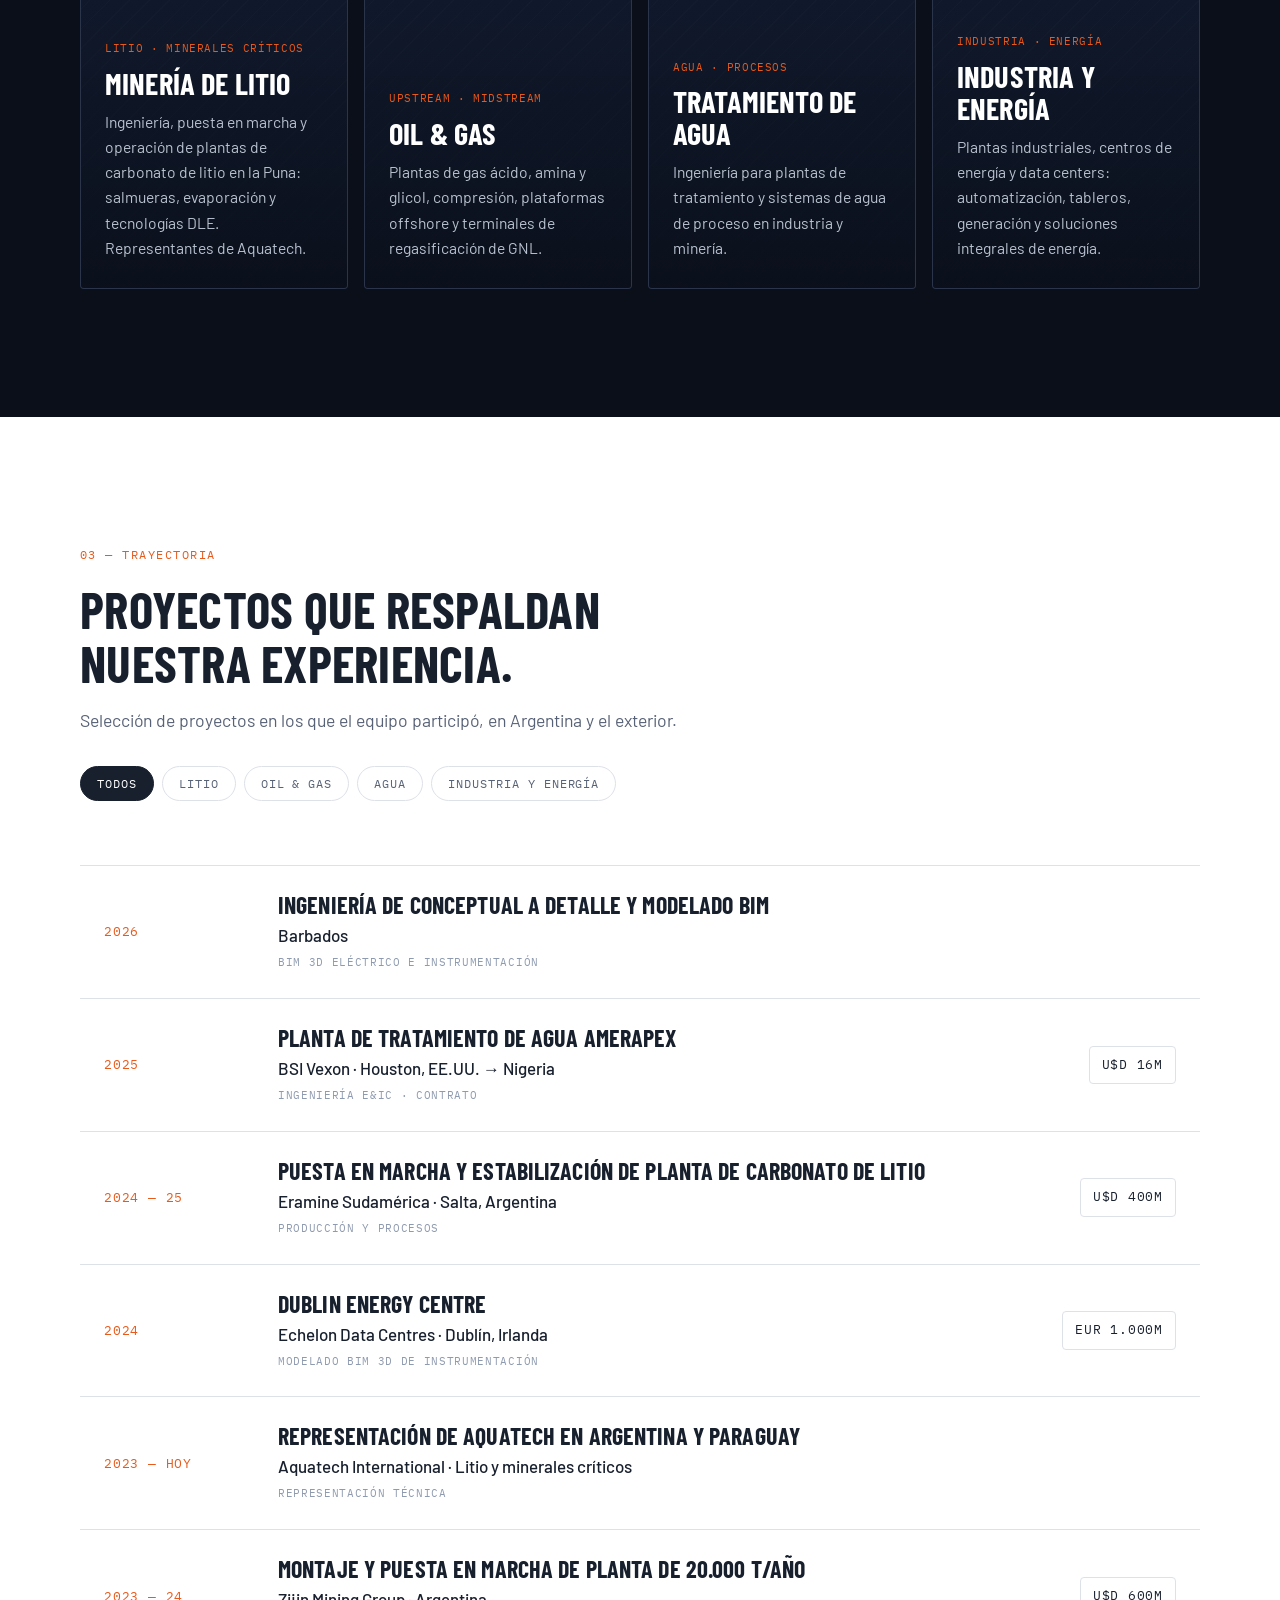
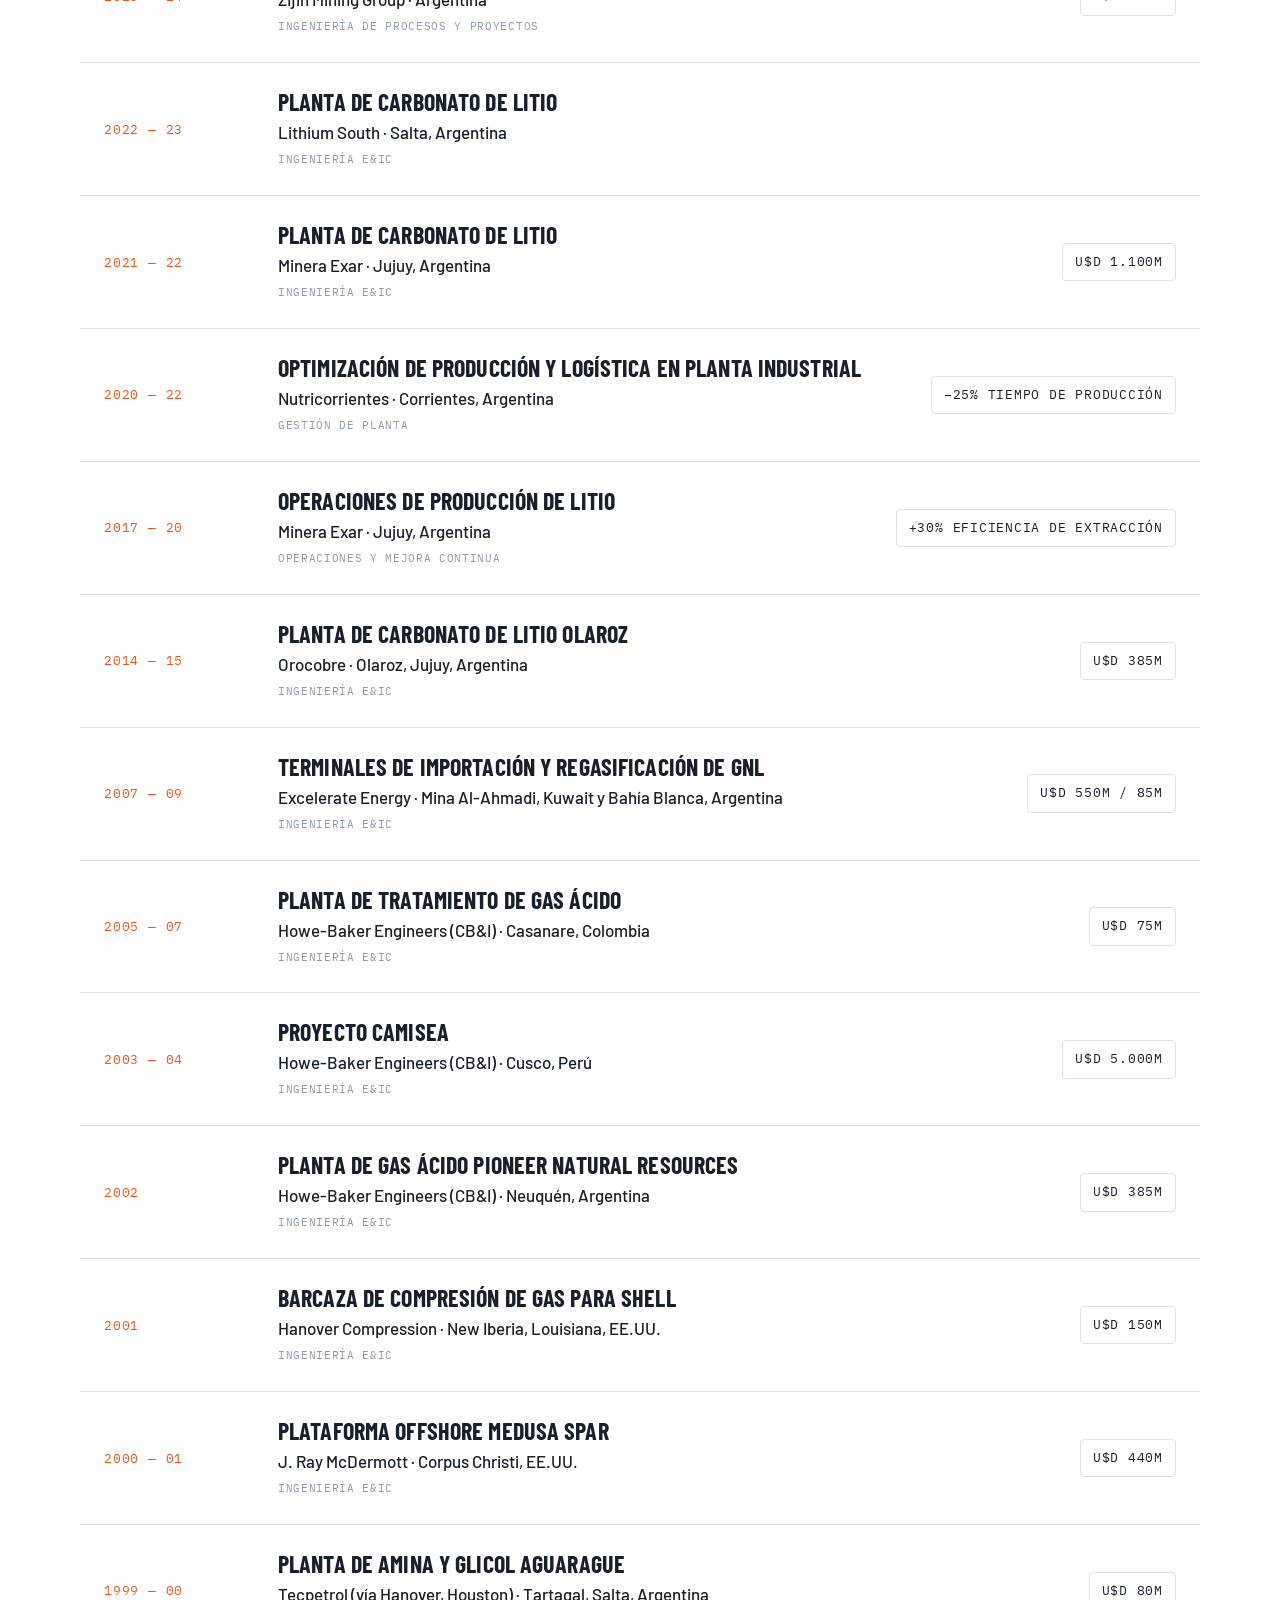
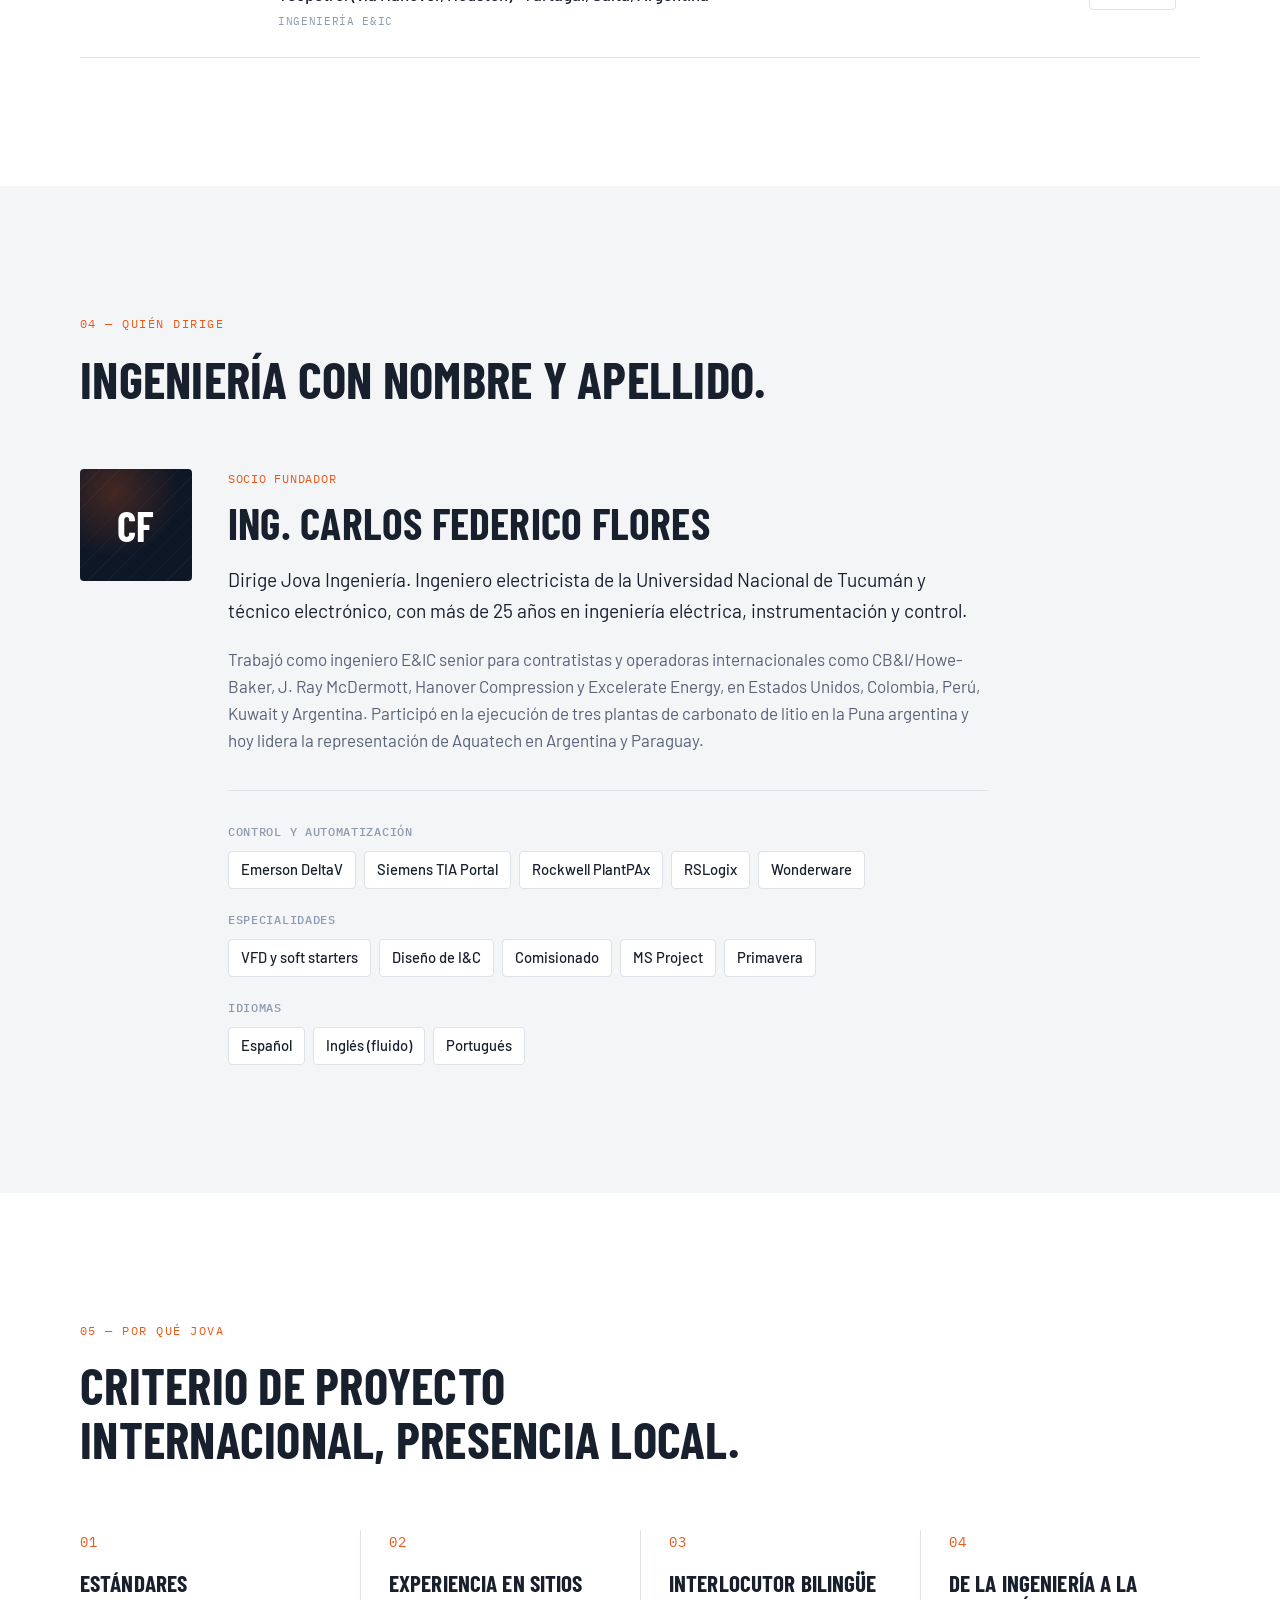
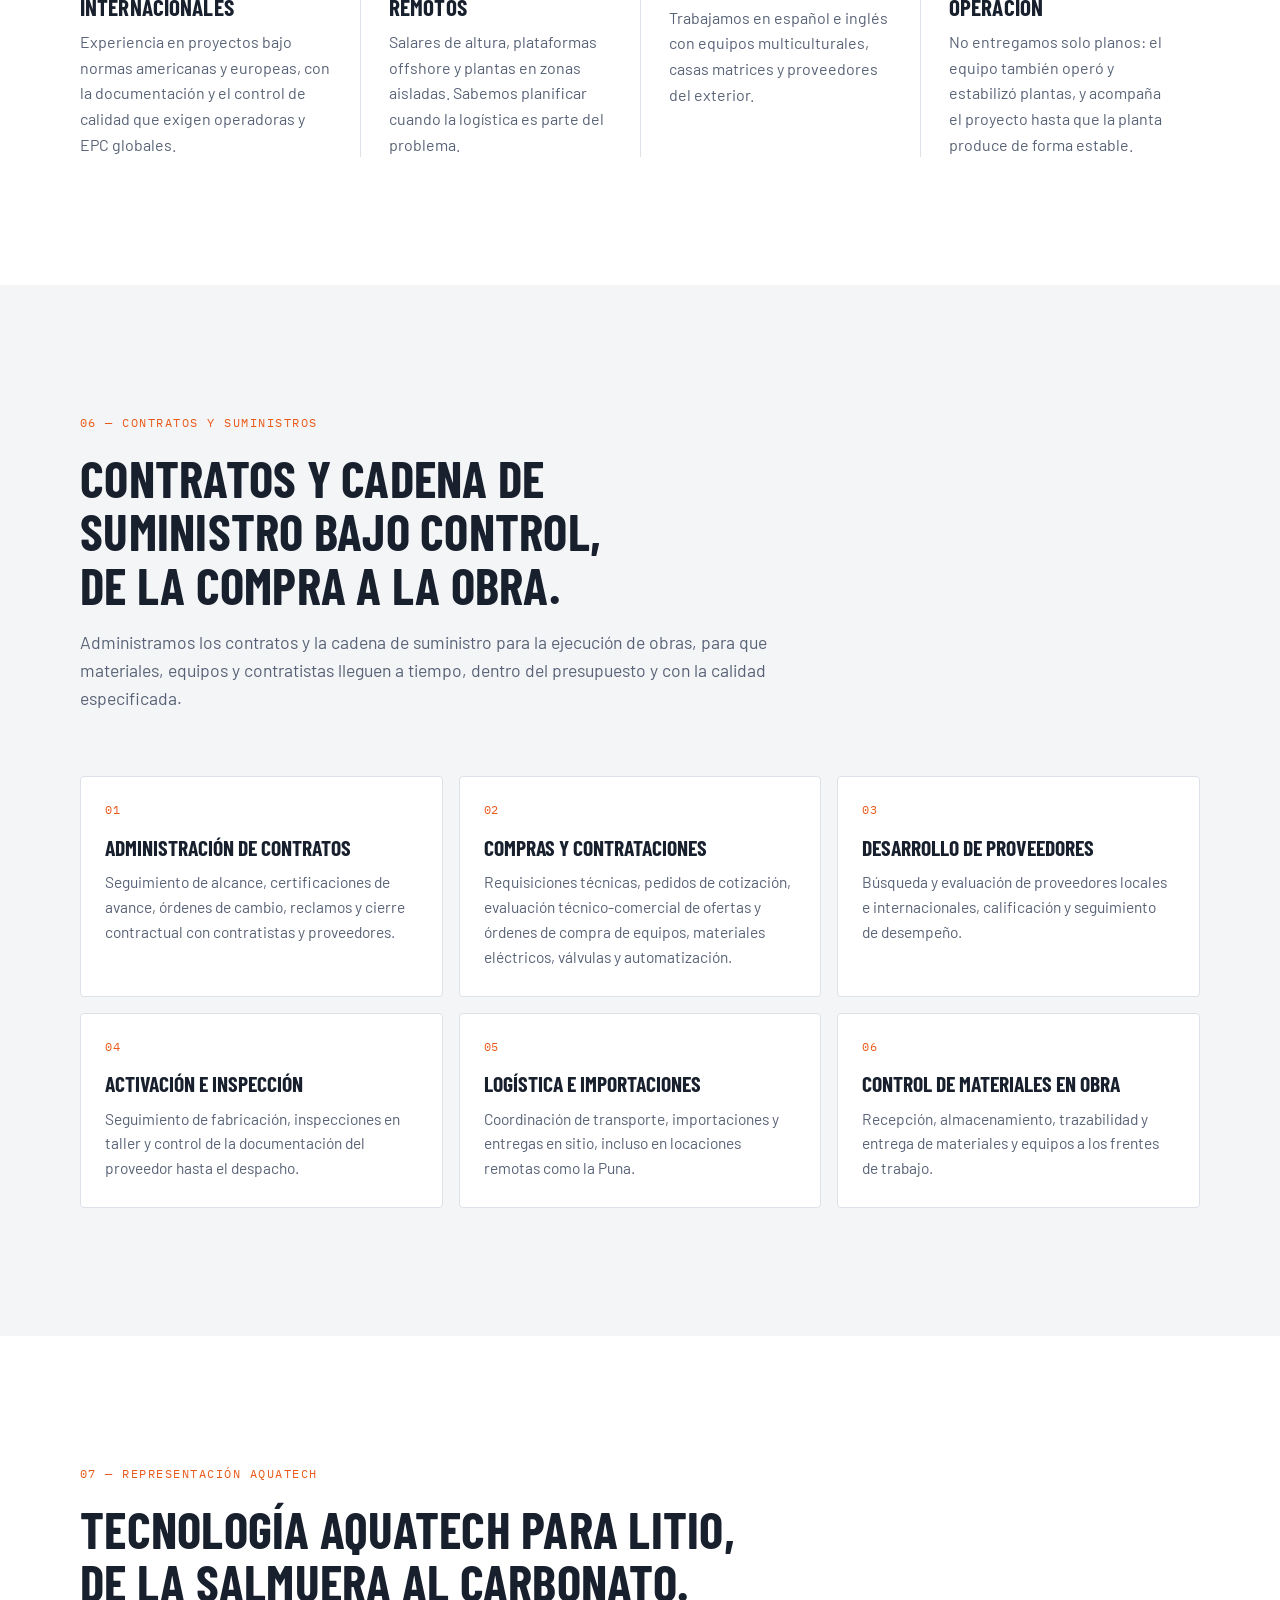
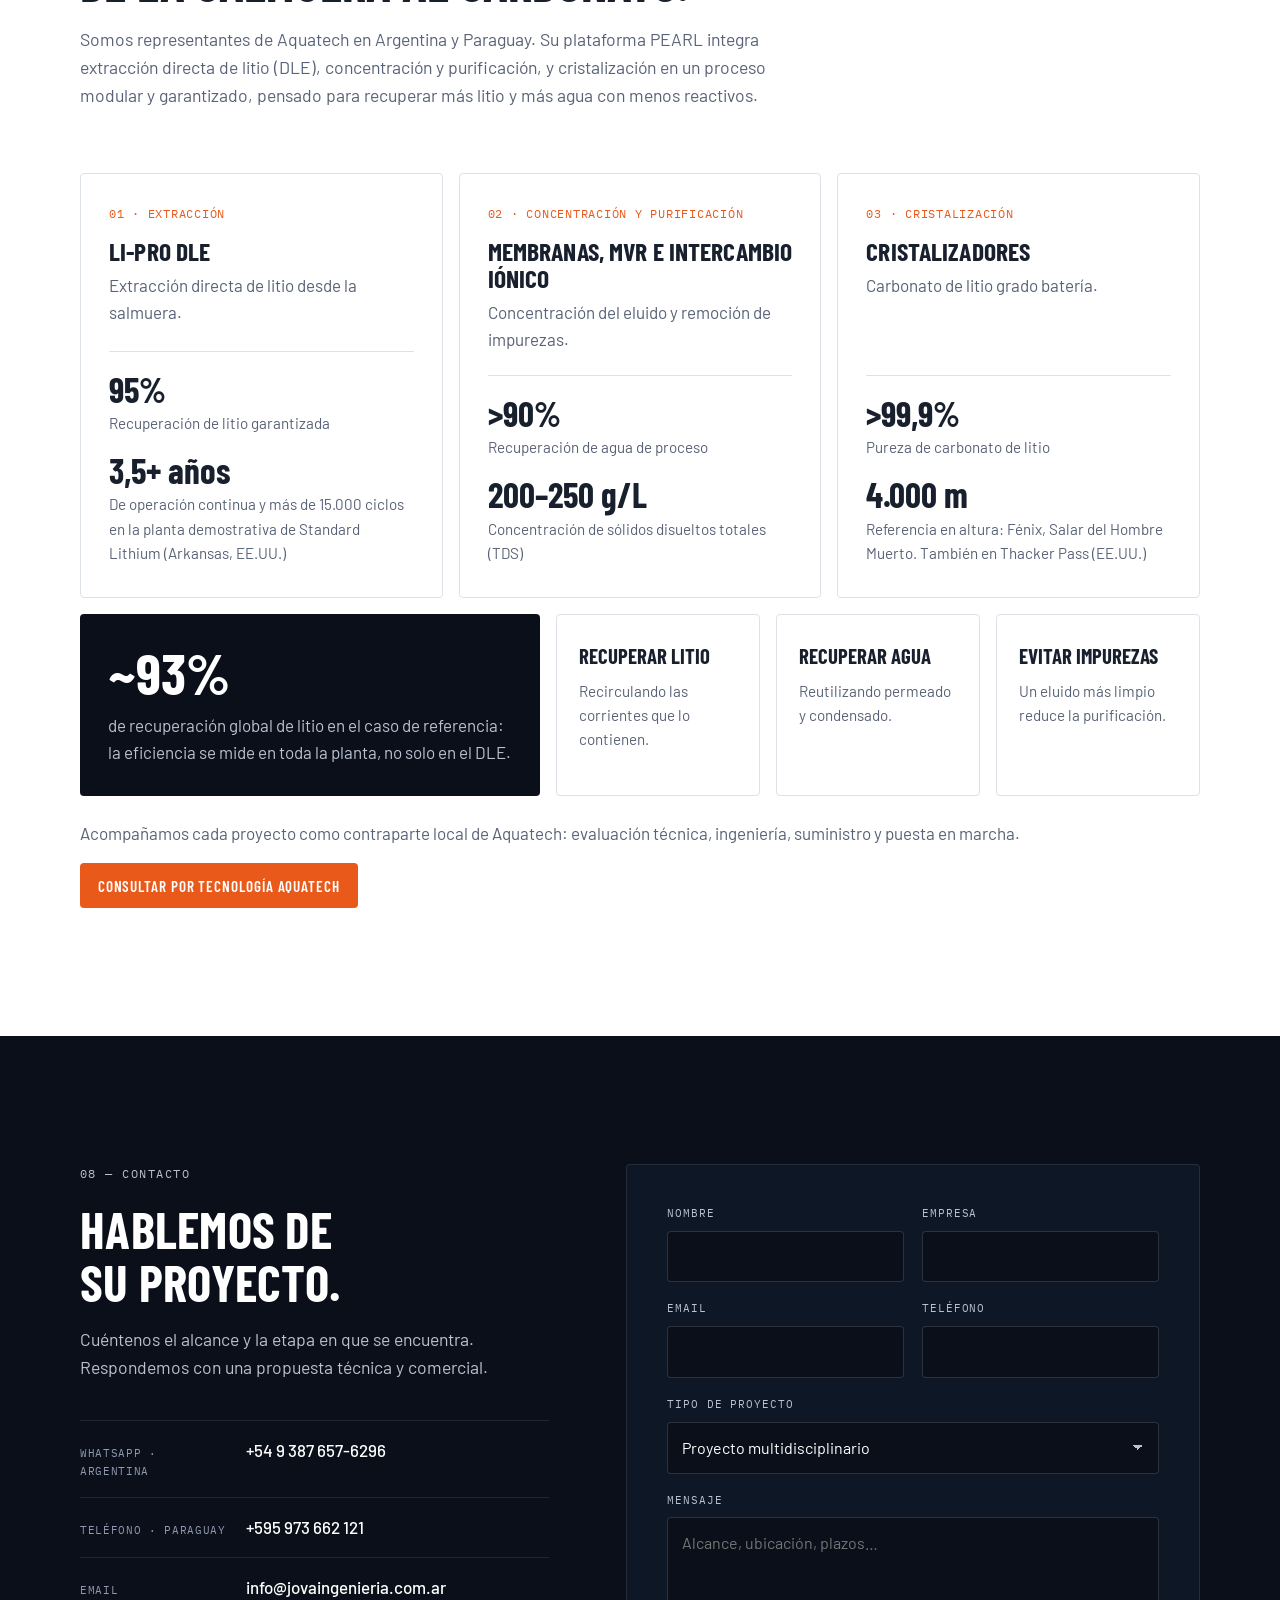
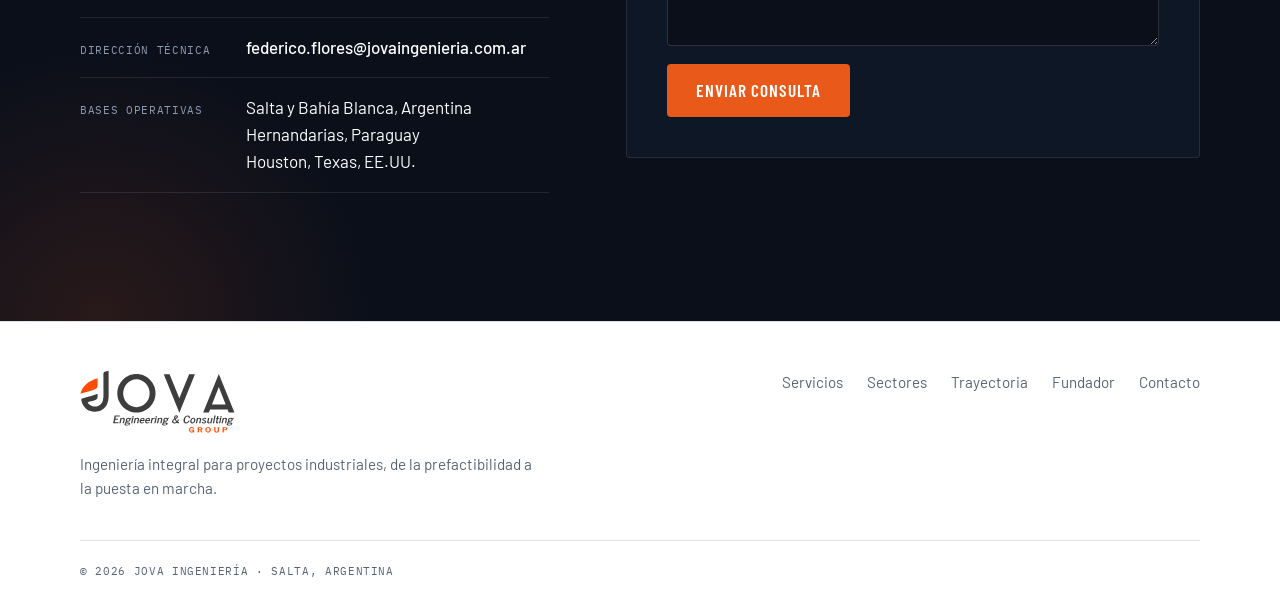
==== commit c800551d: "Sección 04: el rol del fundador queda solo como "Socio fundador" Se quita "Ingeniería E&IC" del rótu" ====
--- a/index.html
+++ b/index.html
@@ -500,7 +500,7 @@
       </figure>
 
       <div class="member__copy">
-        <p class="member__role mono">Socio fundador · Ingeniería E&amp;IC</p>
+        <p class="member__role mono">Socio fundador</p>
         <h3 class="member__name">Ing. Carlos Federico Flores</h3>
         <p class="founder__lead">
           Dirige Jova Ingeniería. Ingeniero electricista de la Universidad Nacional de Tucumán y técnico electrónico,
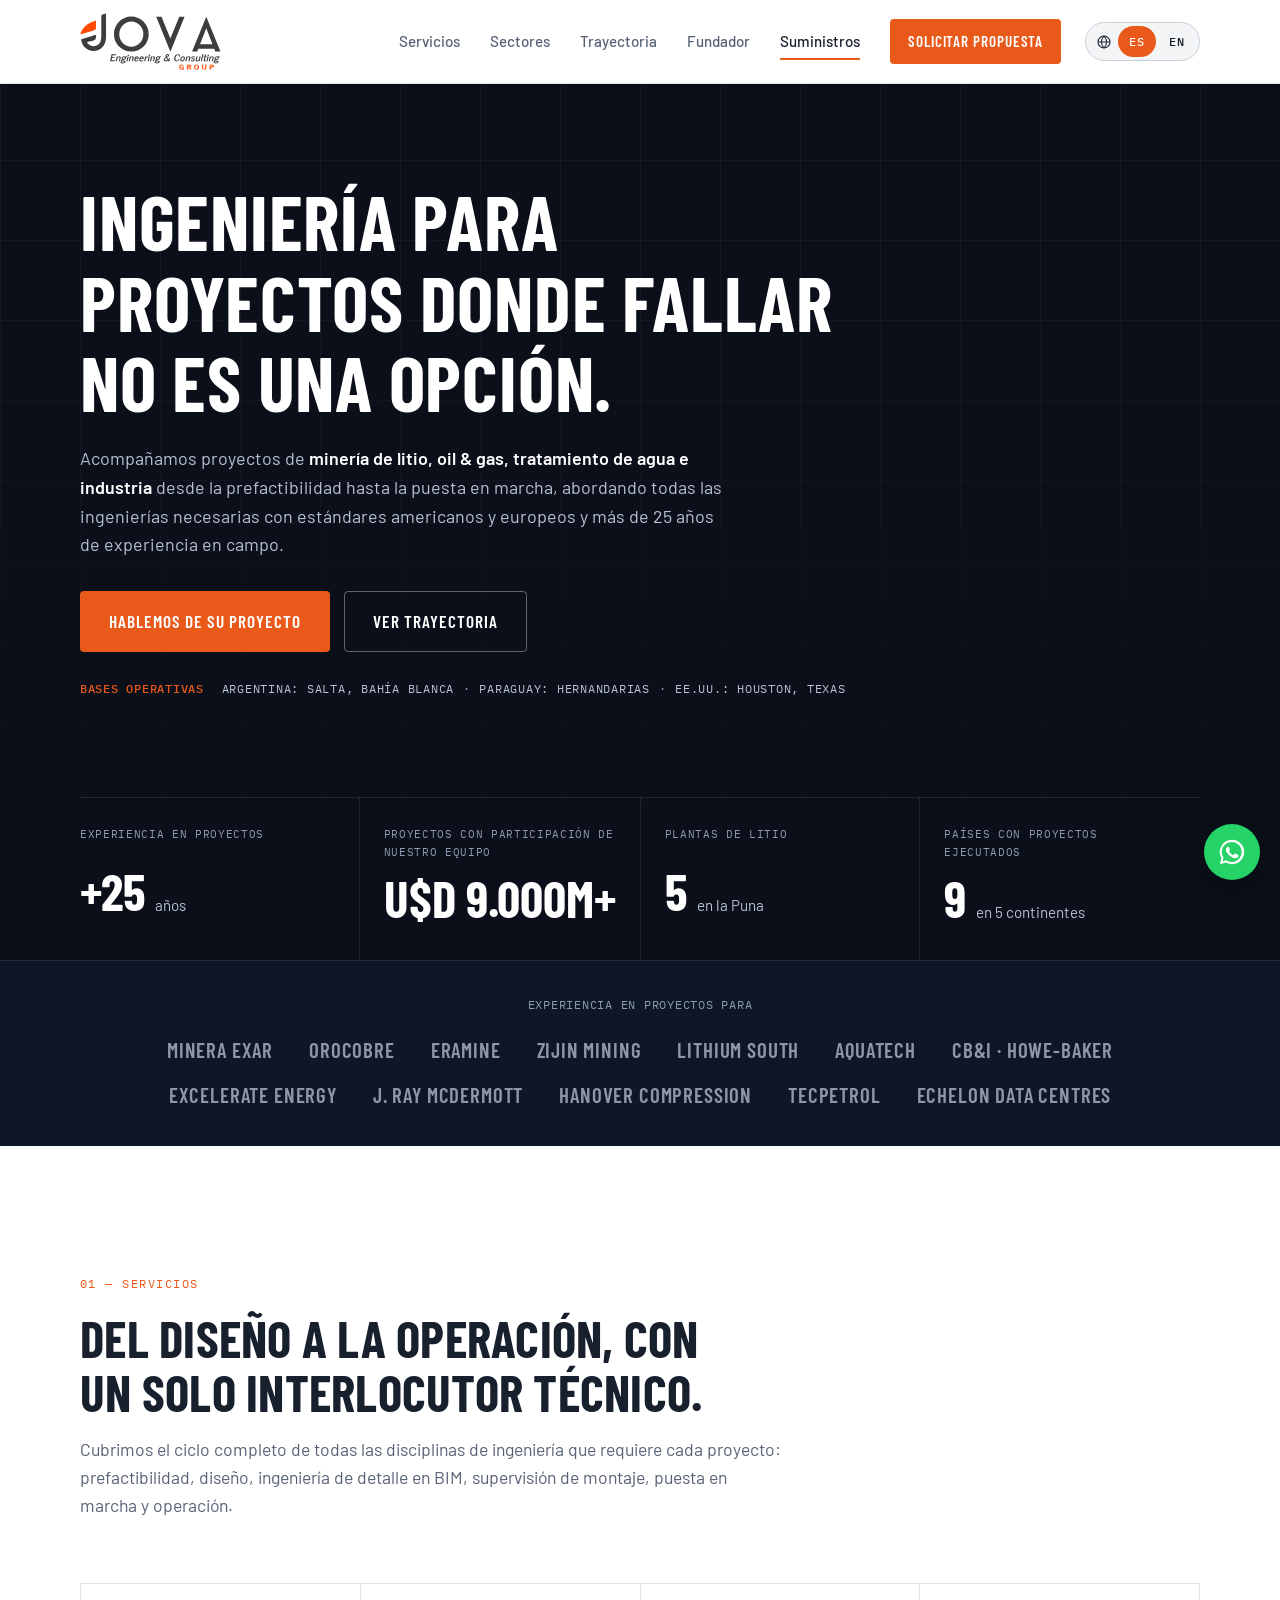
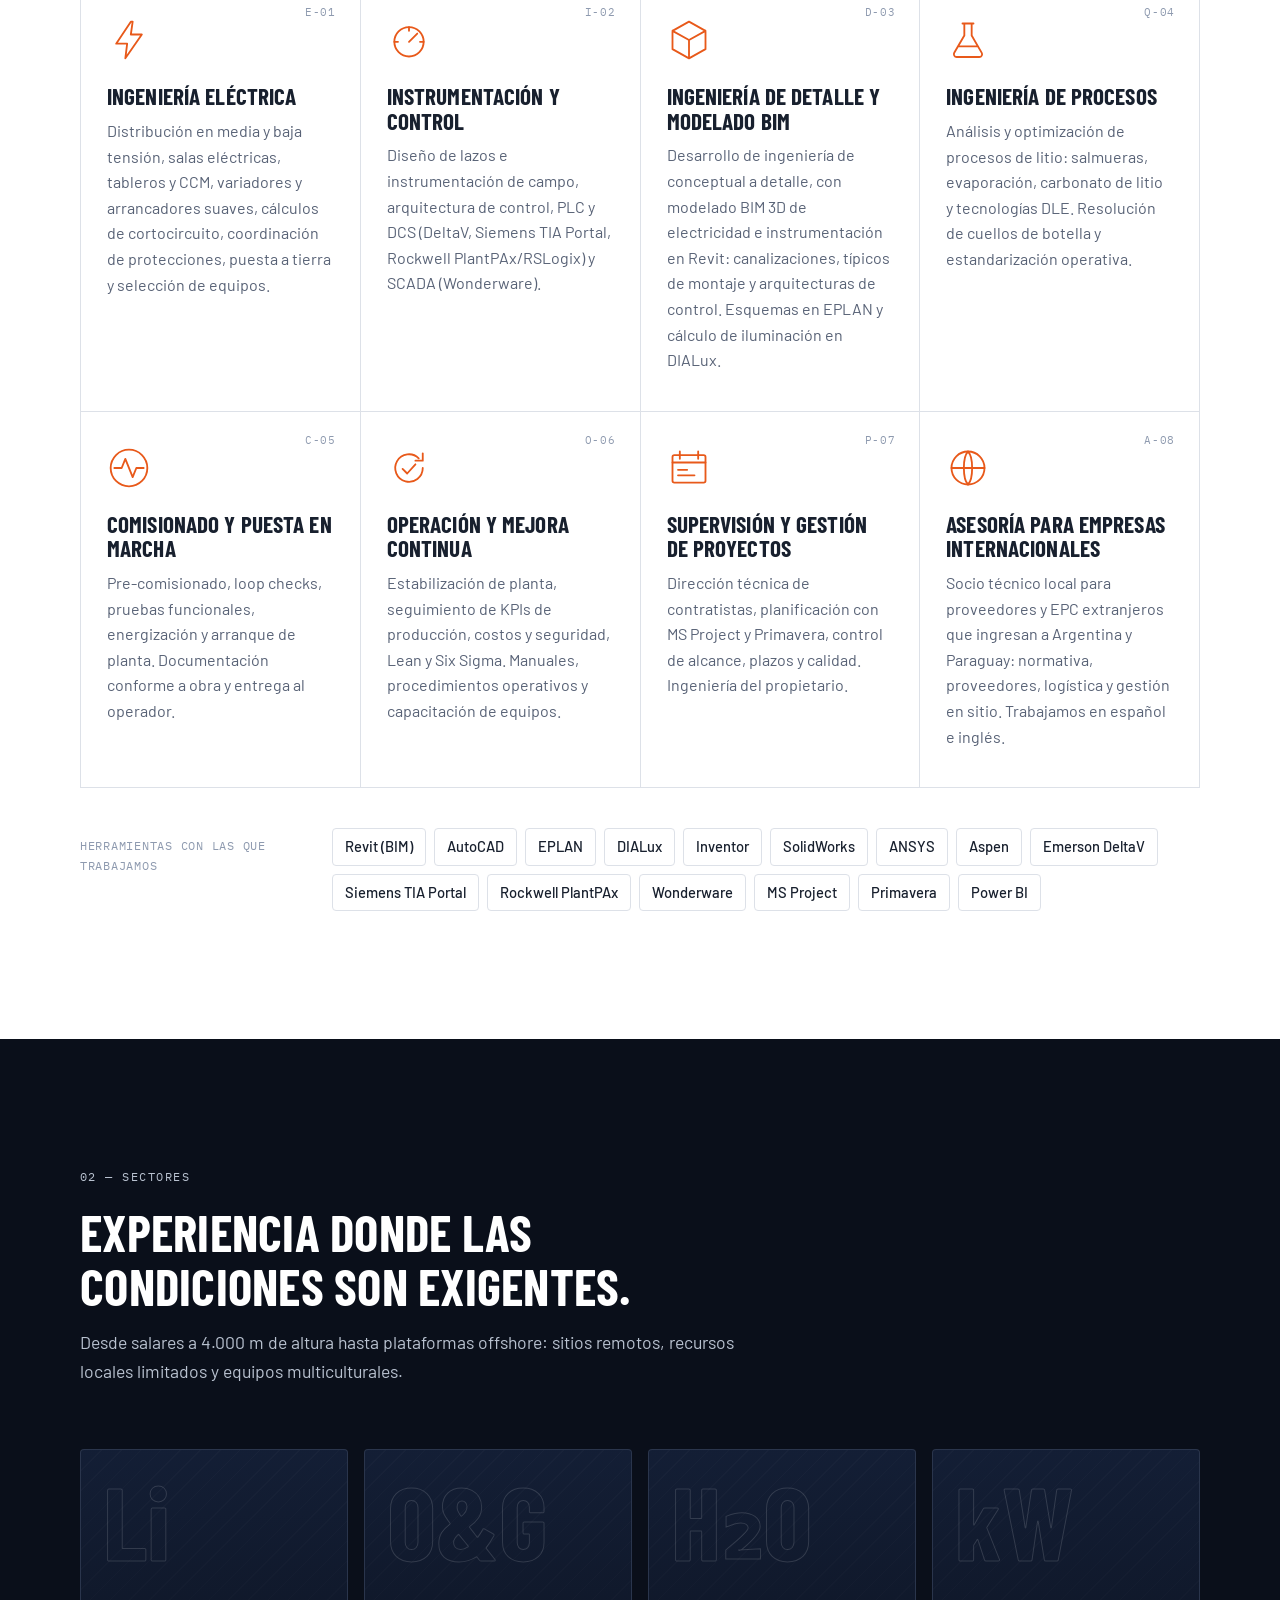
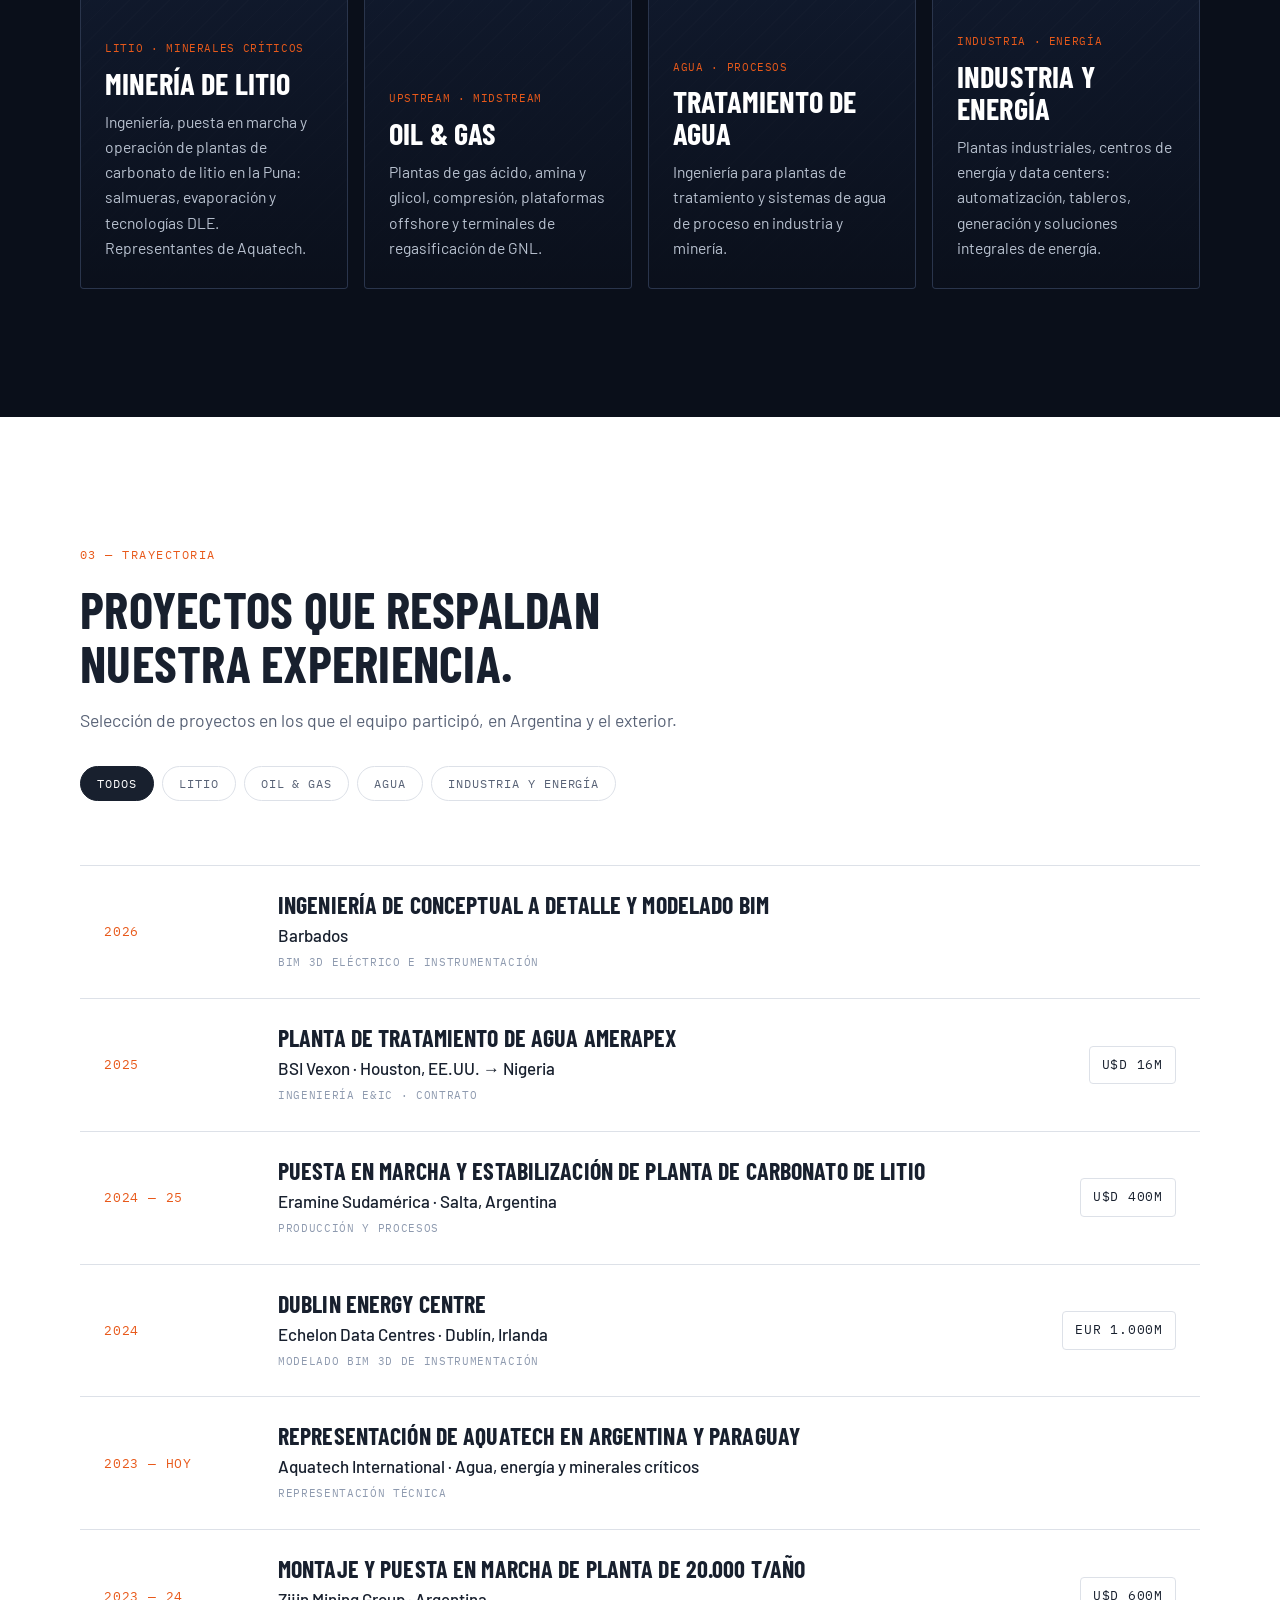
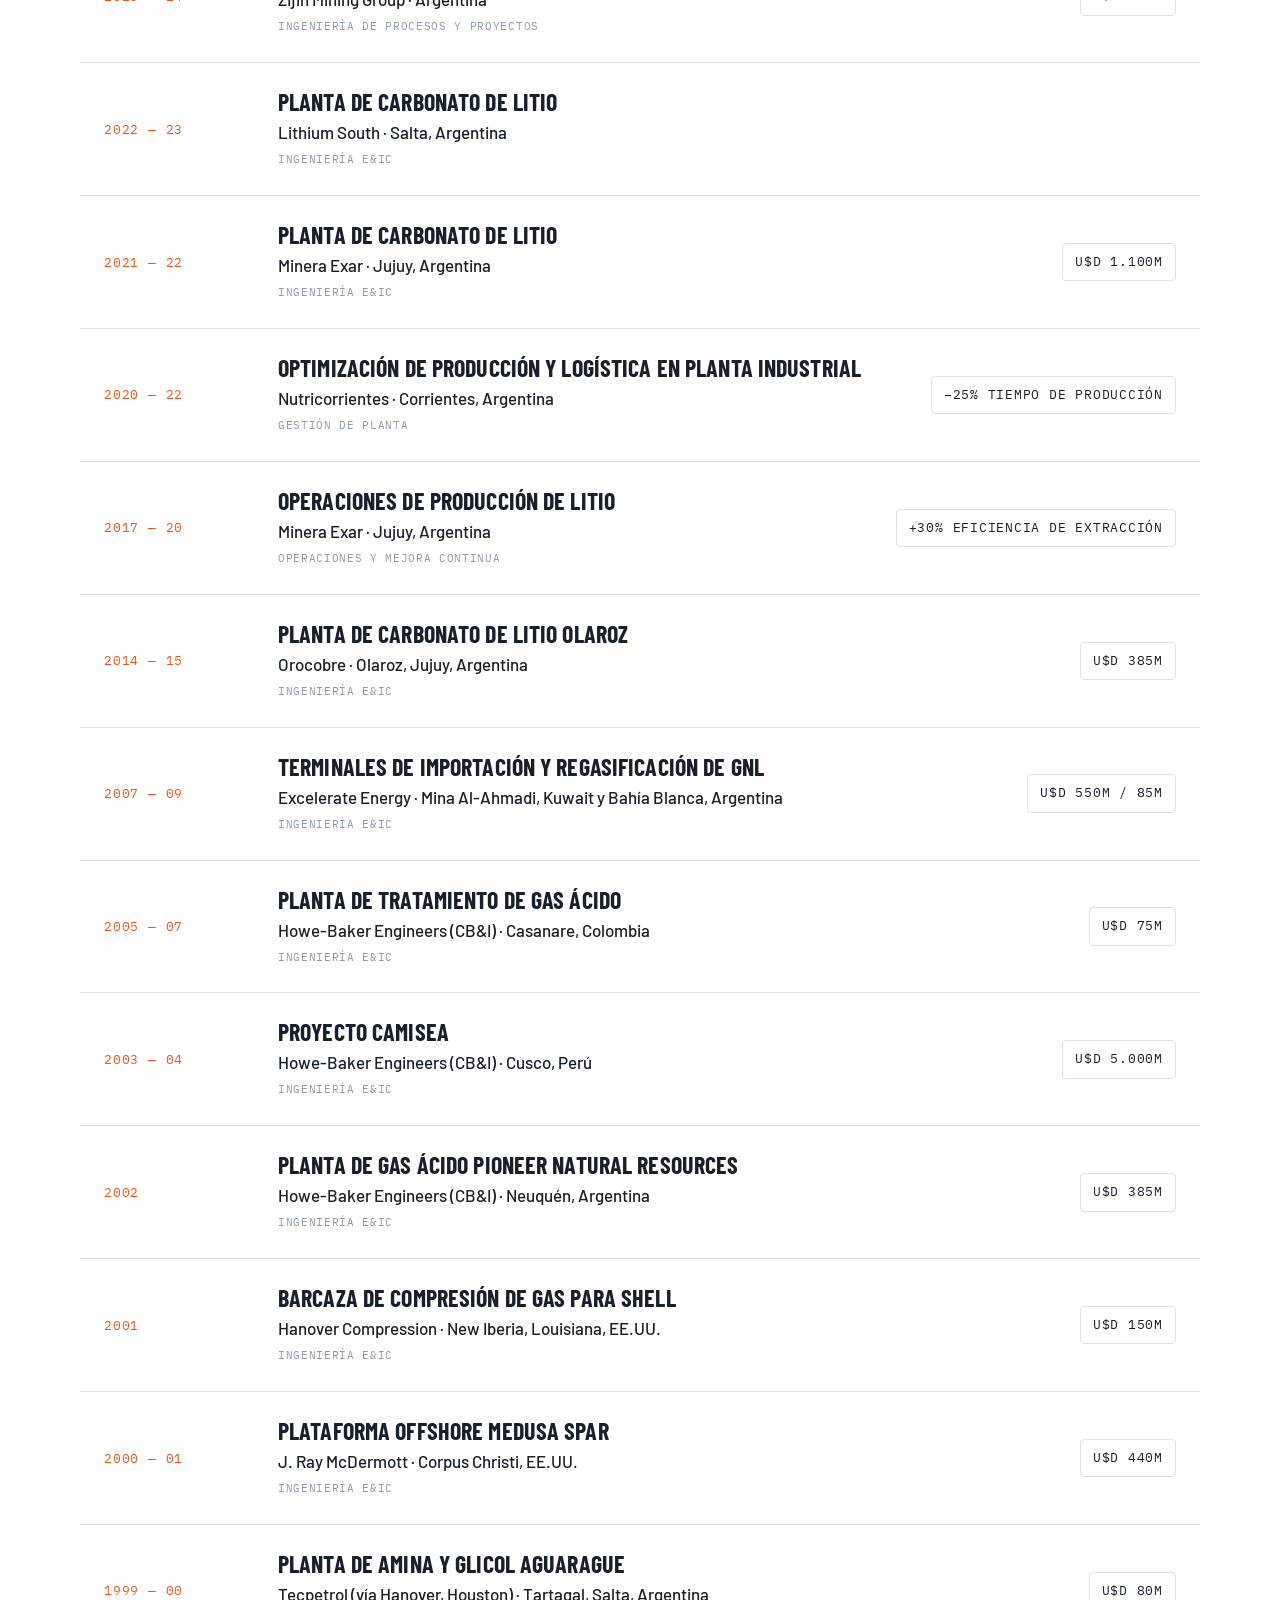
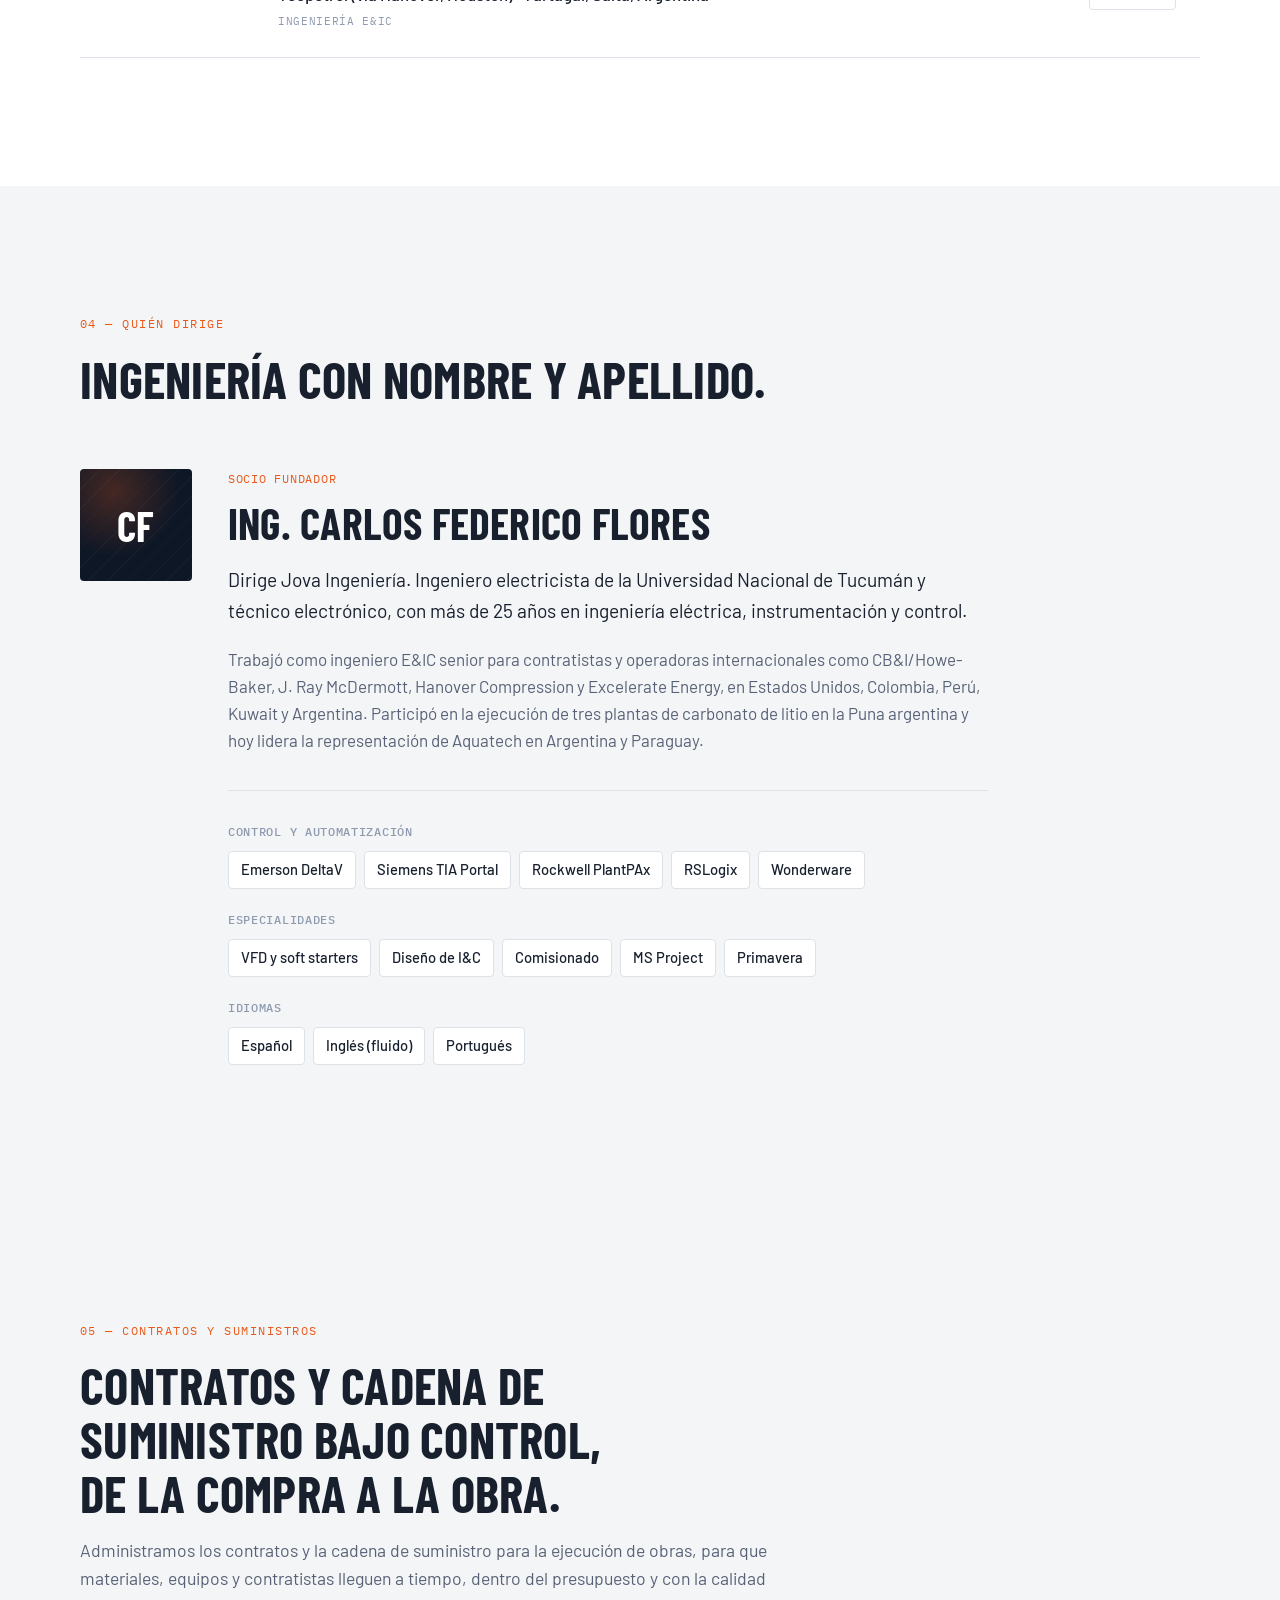
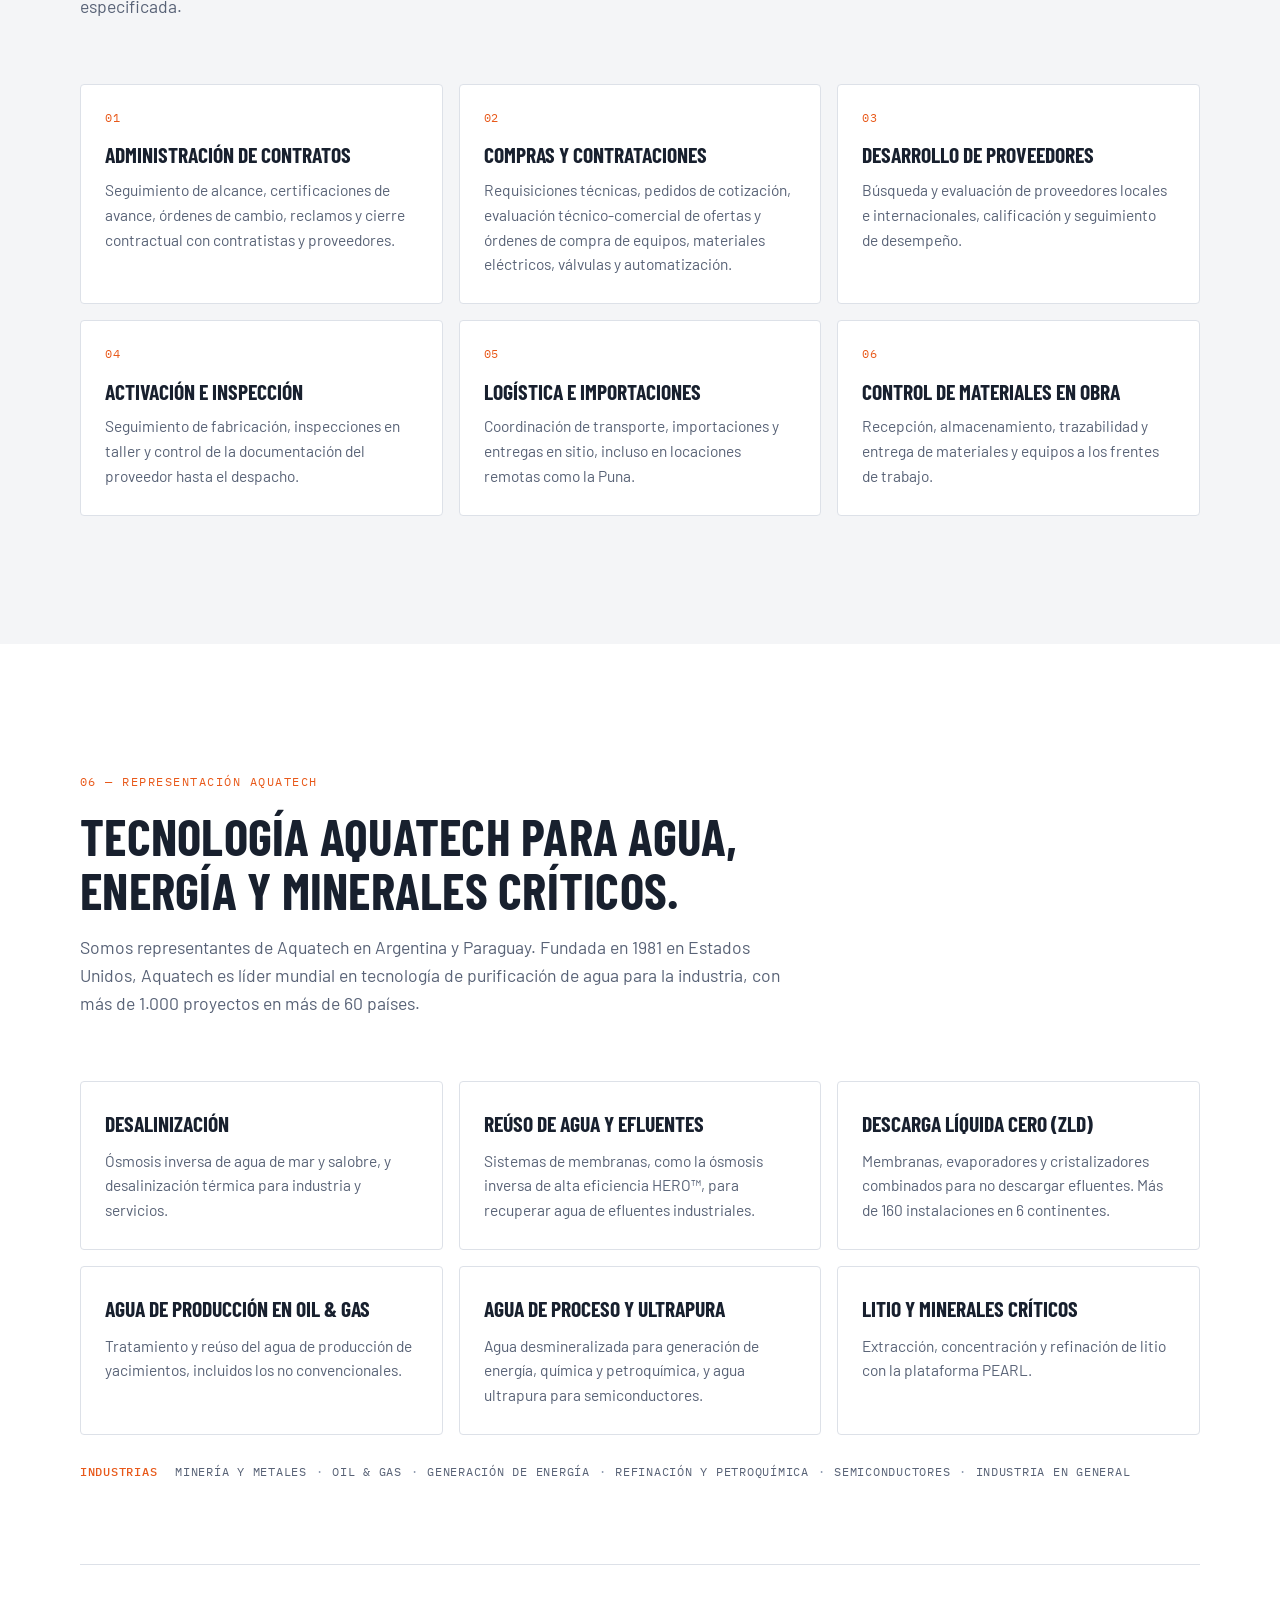
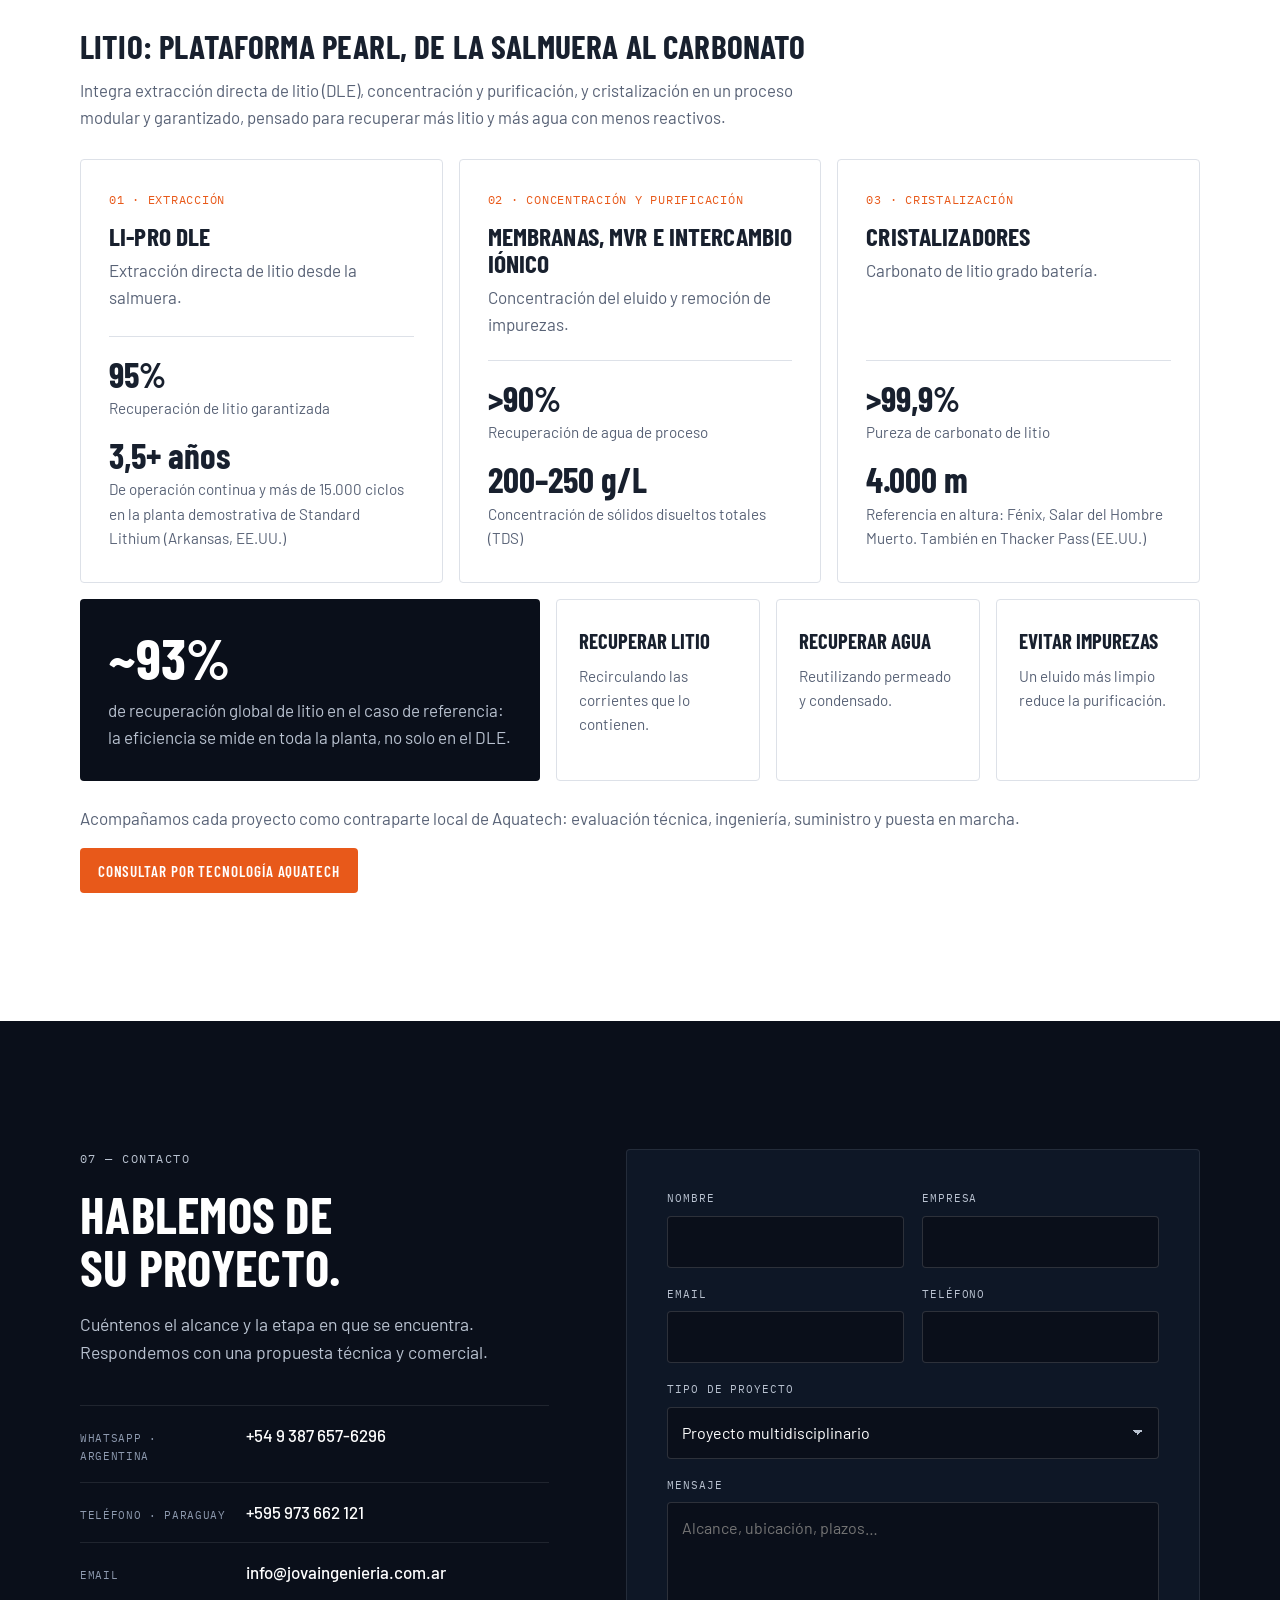
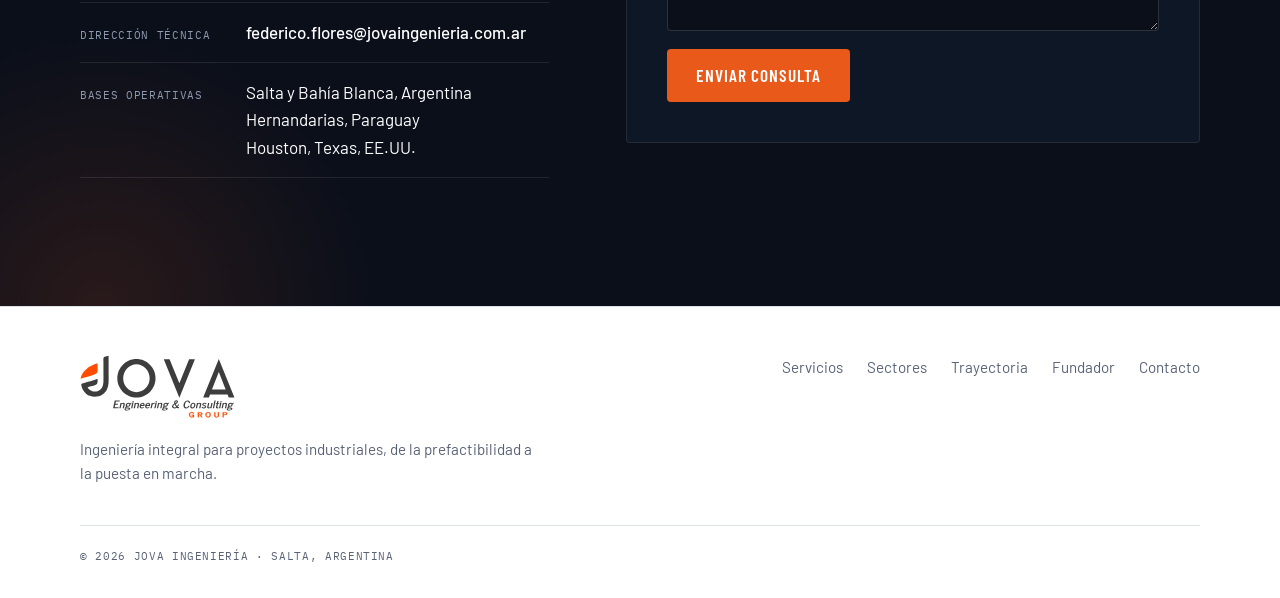
==== commit f832f10b: "Se quita "Por qué Jova" y se amplía la sección de Aquatech - Se elimina la sección 05 "Por qué Jova"" ====
--- a/index.html
+++ b/index.html
@@ -360,7 +360,7 @@
         <span class="project__year mono">2023 — hoy</span>
         <div class="project__body">
           <h3>Representación de Aquatech en Argentina y Paraguay</h3>
-          <p class="project__meta">Aquatech International · Litio y minerales críticos</p>
+          <p class="project__meta">Aquatech International · Agua, energía y minerales críticos</p>
           <p class="project__role mono">Representación técnica</p>
         </div>
       </li>
@@ -539,43 +539,11 @@
   </div>
 </section>
 
-<!-- ============ POR QUÉ JOVA ============ -->
-<section class="section" id="por-que">
-  <div class="container">
-    <header class="section__head">
-      <p class="eyebrow">05 — Por qué Jova</p>
-      <h2>Criterio de proyecto internacional, presencia local.</h2>
-    </header>
-    <div class="reasons">
-      <div class="reason">
-        <span class="reason__n mono">01</span>
-        <h3>Estándares internacionales</h3>
-        <p>Experiencia en proyectos bajo normas americanas y europeas, con la documentación y el control de calidad que exigen operadoras y EPC globales.</p>
-      </div>
-      <div class="reason">
-        <span class="reason__n mono">02</span>
-        <h3>Experiencia en sitios remotos</h3>
-        <p>Salares de altura, plataformas offshore y plantas en zonas aisladas. Sabemos planificar cuando la logística es parte del problema.</p>
-      </div>
-      <div class="reason">
-        <span class="reason__n mono">03</span>
-        <h3>Interlocutor bilingüe</h3>
-        <p>Trabajamos en español e inglés con equipos multiculturales, casas matrices y proveedores del exterior.</p>
-      </div>
-      <div class="reason">
-        <span class="reason__n mono">04</span>
-        <h3>De la ingeniería a la operación</h3>
-        <p>No entregamos solo planos: el equipo también operó y estabilizó plantas, y acompaña el proyecto hasta que la planta produce de forma estable.</p>
-      </div>
-    </div>
-  </div>
-</section>
-
 <!-- ============ CONTRATOS Y SUMINISTROS ============ -->
 <section class="section section--paper" id="suministros">
   <div class="container">
     <header class="section__head">
-      <p class="eyebrow">06 — Contratos y suministros</p>
+      <p class="eyebrow">05 — Contratos y suministros</p>
       <h2>Contratos y cadena de suministro bajo control, de la compra a la obra.</h2>
       <p class="section__lead">Administramos los contratos y la cadena de suministro para la ejecución de obras, para que materiales, equipos y contratistas lleguen a tiempo, dentro del presupuesto y con la calidad especificada.</p>
     </header>
@@ -594,10 +562,25 @@
 <section class="section" id="aquatech">
   <div class="container">
     <header class="section__head">
-      <p class="eyebrow">07 — Representación Aquatech</p>
-      <h2>Tecnología Aquatech para litio, de la salmuera al carbonato.</h2>
-      <p class="section__lead">Somos representantes de Aquatech en Argentina y Paraguay. Su plataforma PEARL integra extracción directa de litio (DLE), concentración y purificación, y cristalización en un proceso modular y garantizado, pensado para recuperar más litio y más agua con menos reactivos.</p>
+      <p class="eyebrow">06 — Representación Aquatech</p>
+      <h2>Tecnología Aquatech para agua, energía y minerales críticos.</h2>
+      <p class="section__lead">Somos representantes de Aquatech en Argentina y Paraguay. Fundada en 1981 en Estados Unidos, Aquatech es líder mundial en tecnología de purificación de agua para la industria, con más de 1.000 proyectos en más de 60 países.</p>
     </header>
+
+    <ul class="aq-solutions">
+      <li><strong>Desalinización</strong><span>Ósmosis inversa de agua de mar y salobre, y desalinización térmica para industria y servicios.</span></li>
+      <li><strong>Reúso de agua y efluentes</strong><span>Sistemas de membranas, como la ósmosis inversa de alta eficiencia HERO™, para recuperar agua de efluentes industriales.</span></li>
+      <li><strong>Descarga líquida cero (ZLD)</strong><span>Membranas, evaporadores y cristalizadores combinados para no descargar efluentes. Más de 160 instalaciones en 6 continentes.</span></li>
+      <li><strong>Agua de producción en oil &amp; gas</strong><span>Tratamiento y reúso del agua de producción de yacimientos, incluidos los no convencionales.</span></li>
+      <li><strong>Agua de proceso y ultrapura</strong><span>Agua desmineralizada para generación de energía, química y petroquímica, y agua ultrapura para semiconductores.</span></li>
+      <li><strong>Litio y minerales críticos</strong><span>Extracción, concentración y refinación de litio con la plataforma PEARL.</span></li>
+    </ul>
+    <p class="aq-industries mono"><strong>Industrias</strong> <span>Minería y metales</span><span>Oil &amp; gas</span><span>Generación de energía</span><span>Refinación y petroquímica</span><span>Semiconductores</span><span>Industria en general</span></p>
+
+    <div class="aq-sub">
+      <h3>Litio: plataforma PEARL, de la salmuera al carbonato</h3>
+      <p>Integra extracción directa de litio (DLE), concentración y purificación, y cristalización en un proceso modular y garantizado, pensado para recuperar más litio y más agua con menos reactivos.</p>
+    </div>
 
     <div class="tech">
       <article class="tech__step">
@@ -651,7 +634,7 @@
 <section class="section section--dark contact" id="contacto">
   <div class="container contact__inner">
     <div class="contact__copy">
-      <p class="eyebrow eyebrow--light">08 — Contacto</p>
+      <p class="eyebrow eyebrow--light">07 — Contacto</p>
       <h2>Hablemos de su proyecto.</h2>
       <p class="section__lead">Cuéntenos el alcance y la etapa en que se encuentra. Respondemos con una propuesta técnica y comercial.</p>
 
--- a/assets/css/styles.css
+++ b/assets/css/styles.css
@@ -379,6 +379,20 @@
 @media (max-width: 560px) { .supplies { grid-template-columns: 1fr; } }
 
 /* ---------- Representación Aquatech ---------- */
+.aq-solutions { list-style: none; margin: 0; padding: 0; display: grid; grid-template-columns: repeat(3, 1fr); gap: 16px; }
+.aq-solutions li { border: 1px solid var(--line); border-radius: var(--radius); padding: 24px 24px 26px; display: flex; flex-direction: column; gap: 8px; }
+.aq-solutions strong { font-family: var(--font-head); font-size: 1.35rem; text-transform: uppercase; font-weight: 700; }
+.aq-solutions span { color: var(--muted); font-size: .97rem; }
+.aq-industries { margin: 24px 0 0; color: var(--muted); line-height: 2; }
+.aq-industries strong { color: var(--accent); font-weight: 500; margin-right: .8em; }
+.aq-industries span { display: inline-block; white-space: nowrap; }
+.aq-industries span + span::before { content: "·"; margin: 0 .7em; color: var(--steel); }
+.aq-sub { margin: clamp(48px, 7vw, 80px) 0 28px; padding-top: clamp(40px, 6vw, 64px); border-top: 1px solid var(--line); }
+.aq-sub > * { max-width: 760px; }
+.aq-sub h3 { font-size: clamp(1.6rem, 2.6vw, 2.2rem); text-transform: uppercase; margin-bottom: .8rem; }
+.aq-sub p { color: var(--muted); margin: 0; font-size: 1.05rem; }
+@media (max-width: 960px) { .aq-solutions { grid-template-columns: repeat(2, 1fr); } }
+@media (max-width: 560px) { .aq-solutions { grid-template-columns: 1fr; } }
 .tech { display: grid; grid-template-columns: repeat(3, 1fr); gap: 16px; }
 .tech__step { border: 1px solid var(--line); border-radius: var(--radius); padding: 30px 28px 32px; display: flex; flex-direction: column; }
 .tech__n { color: var(--accent); margin: 0 0 14px; }
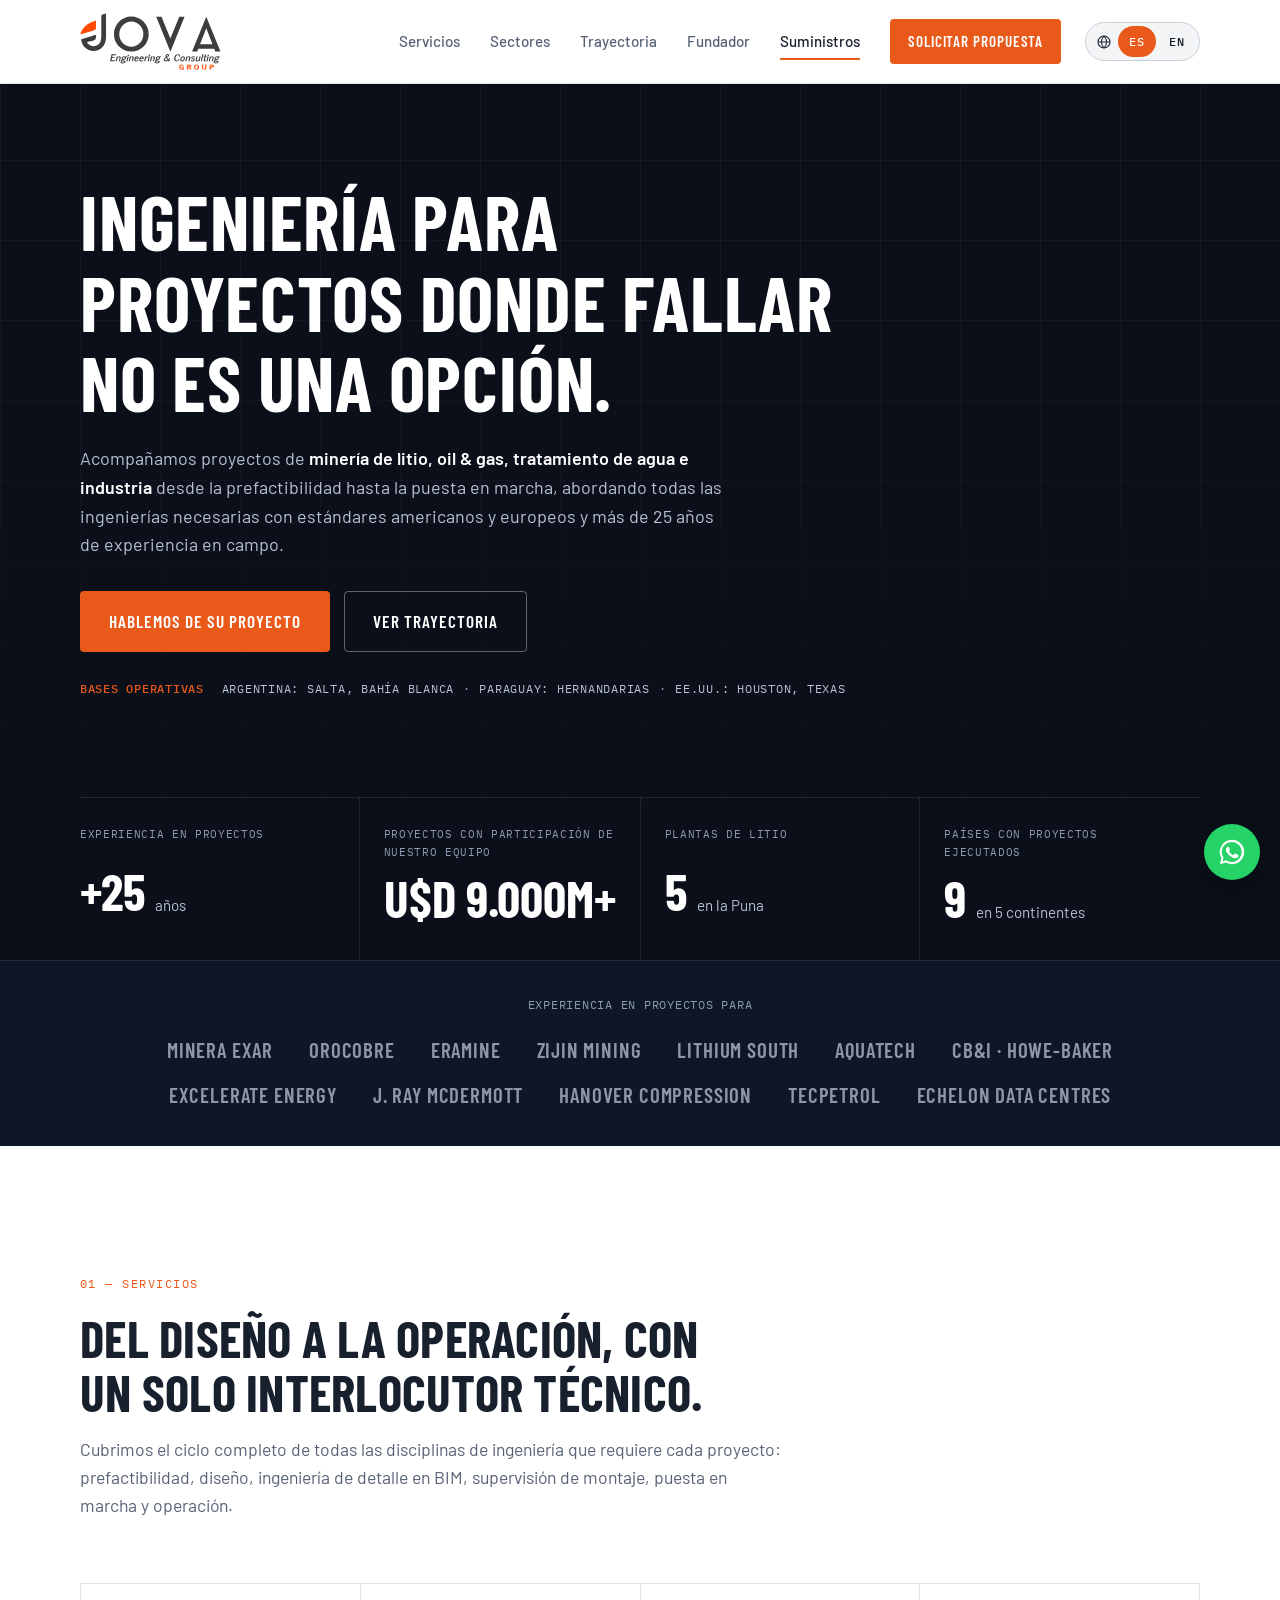
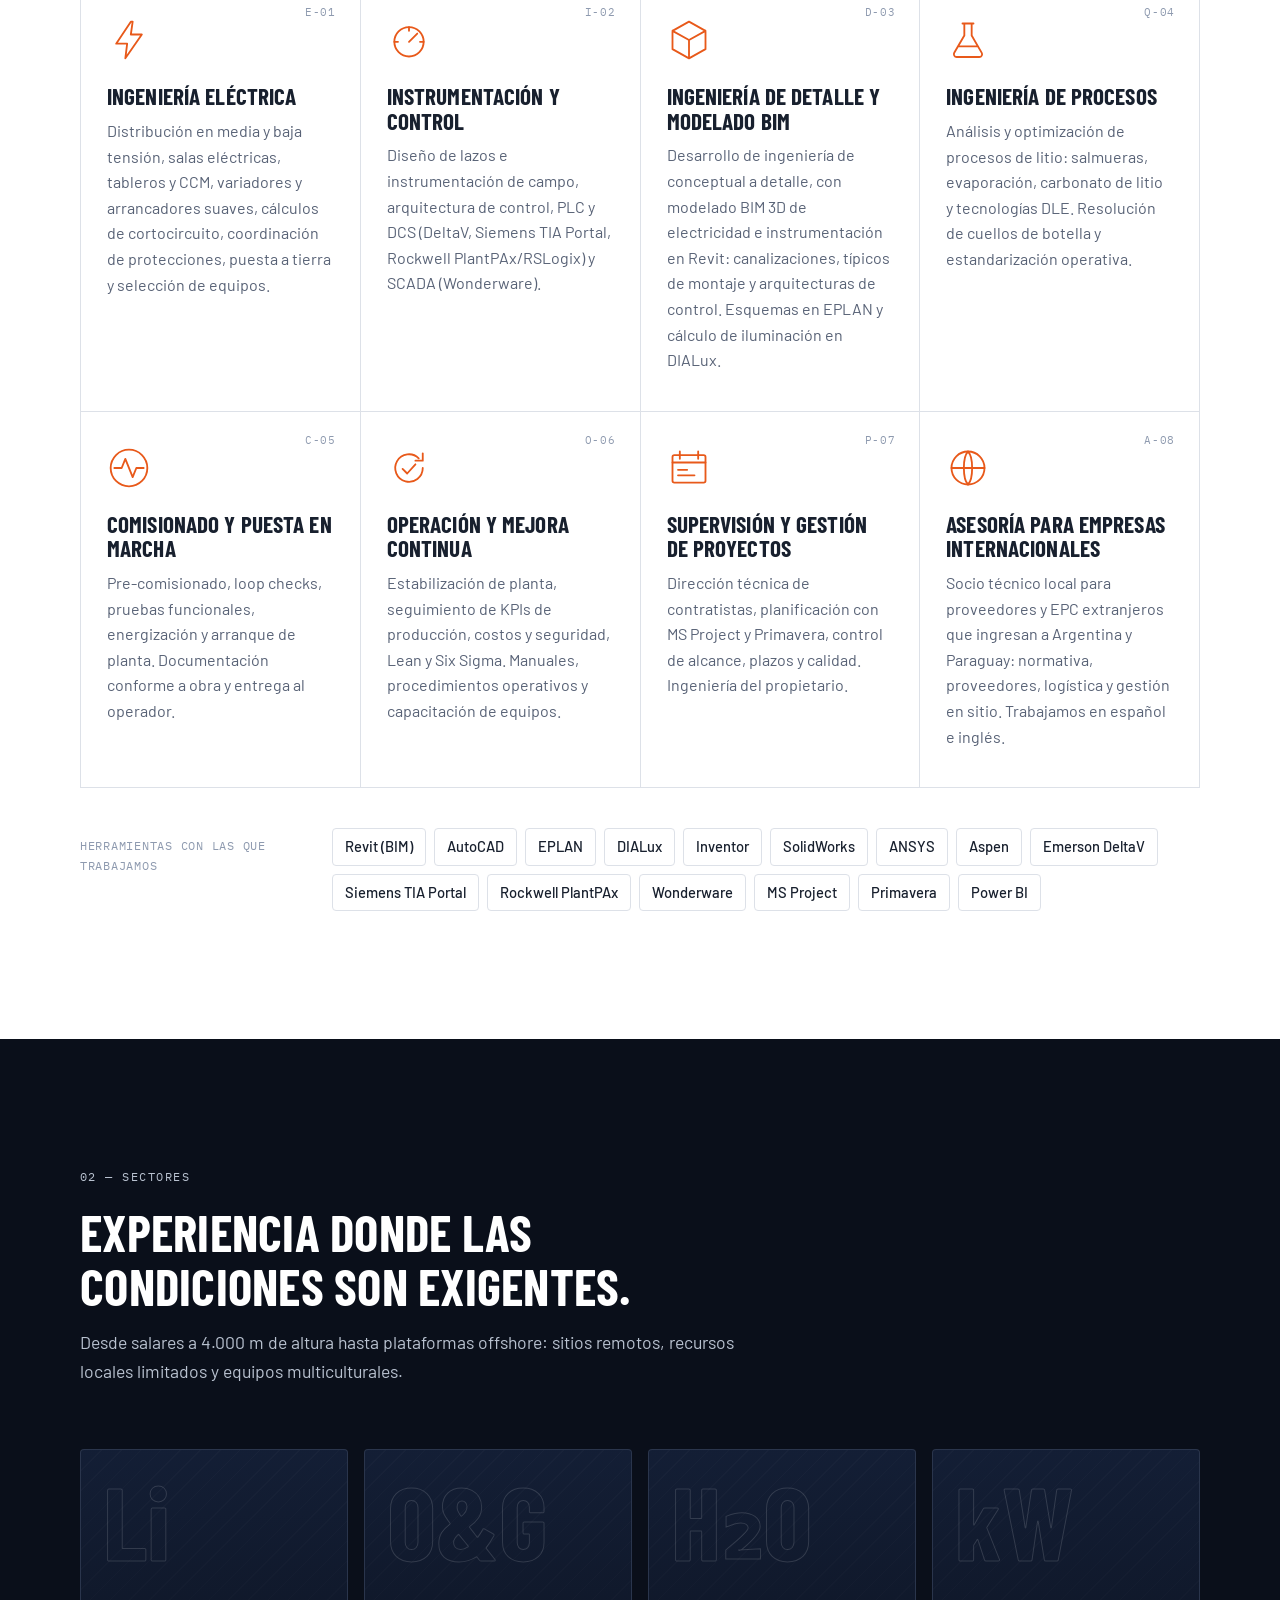
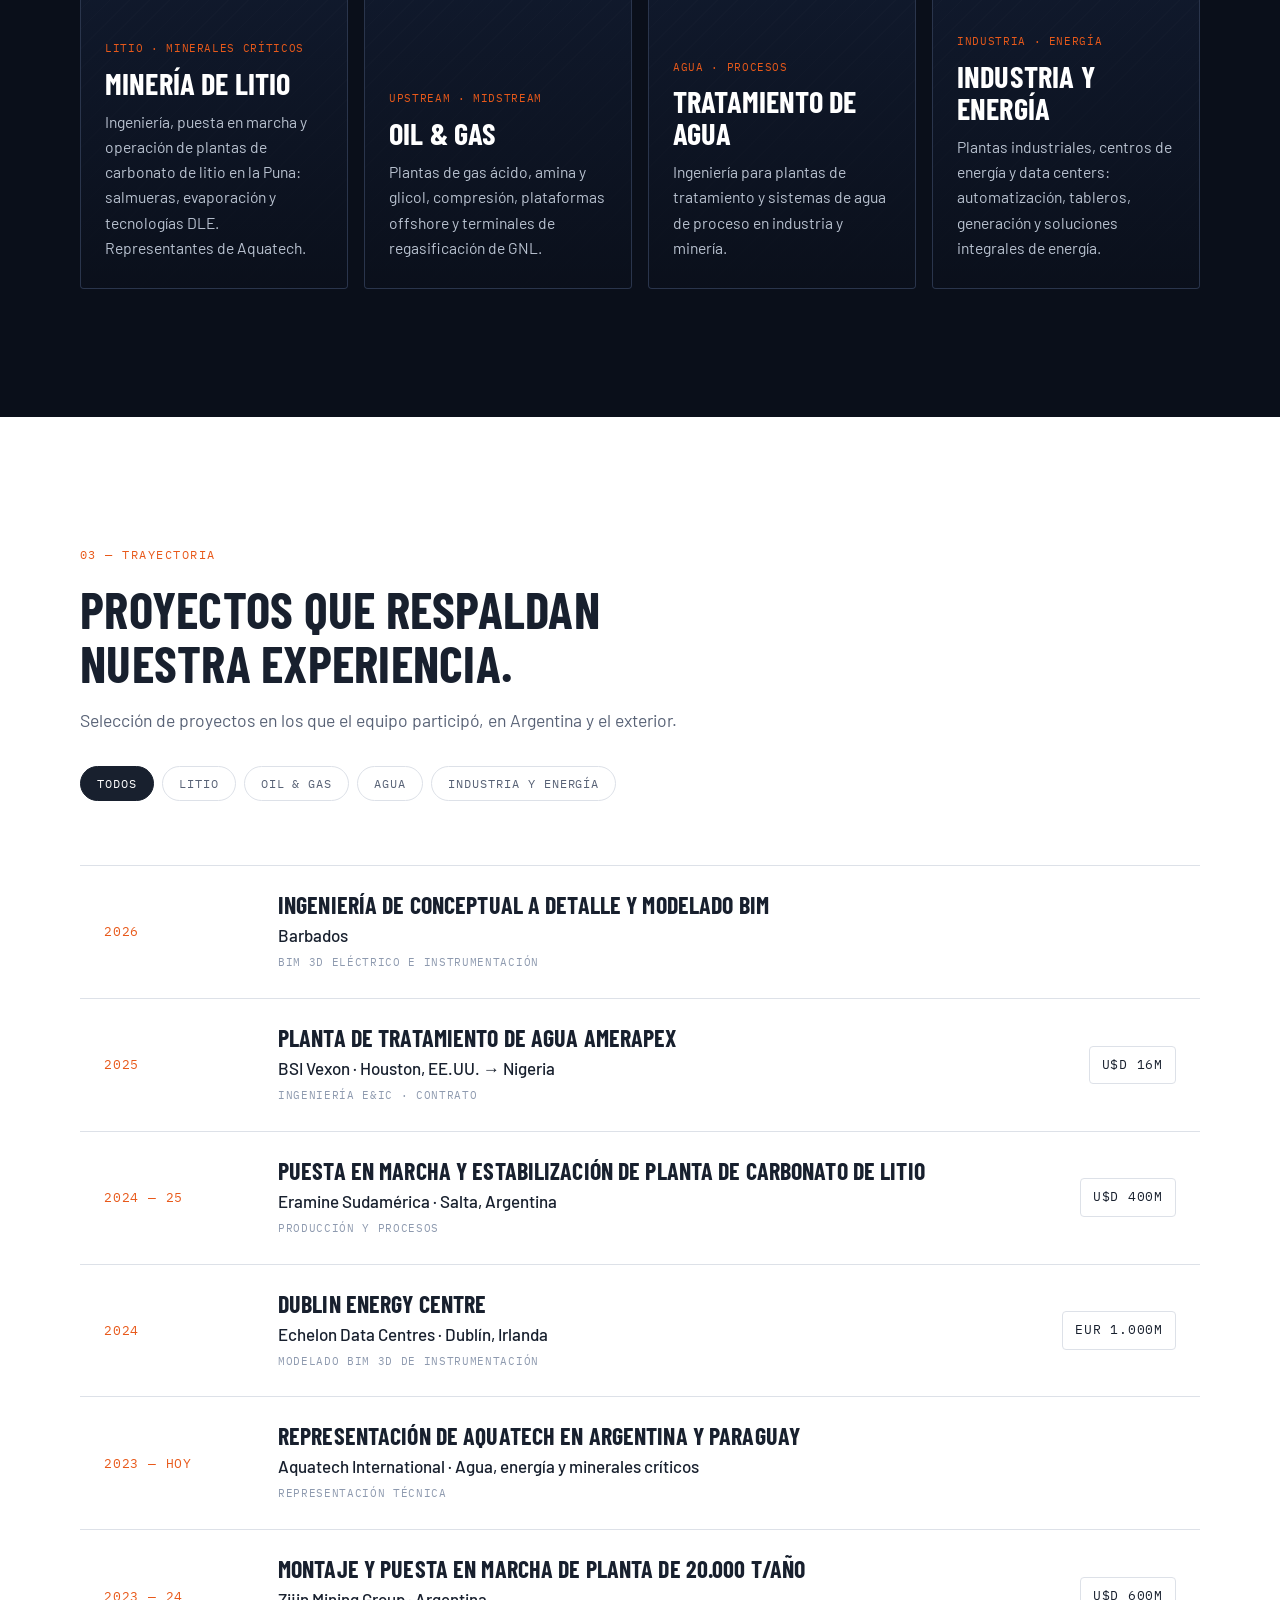
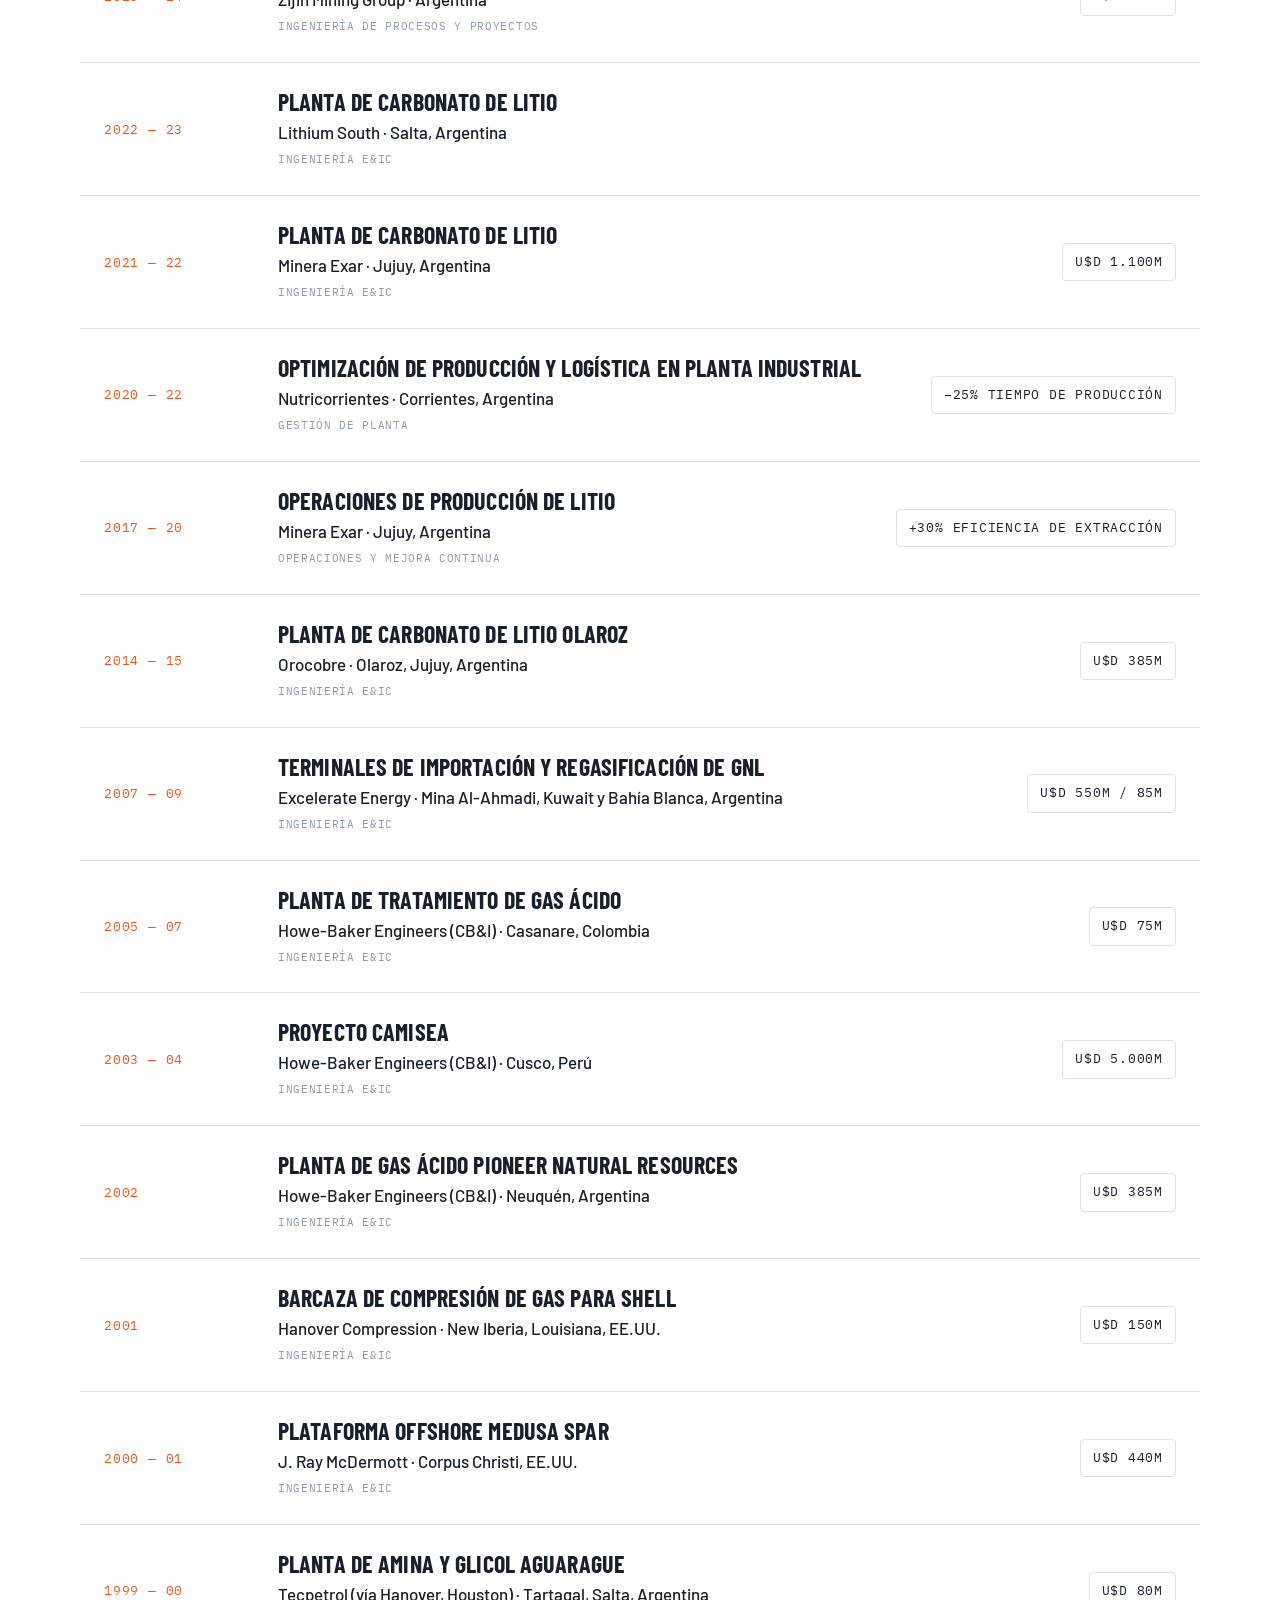
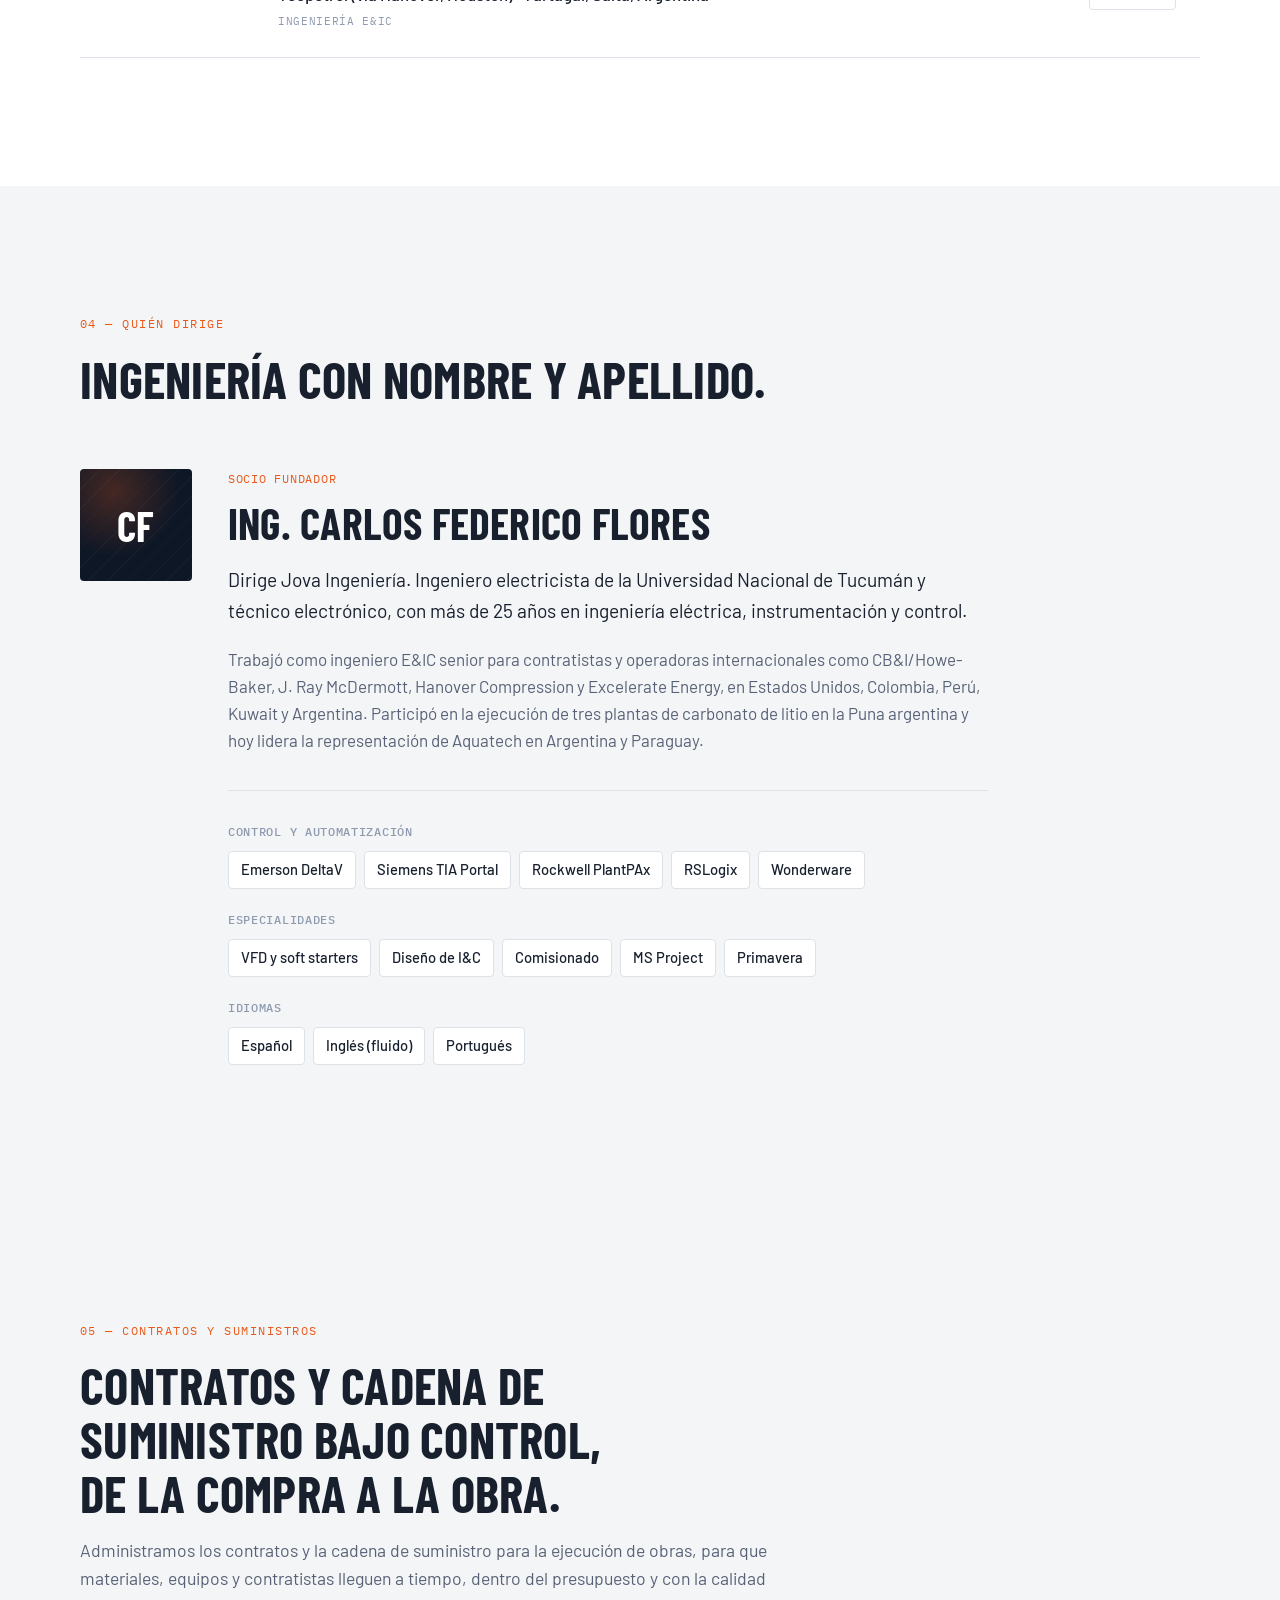
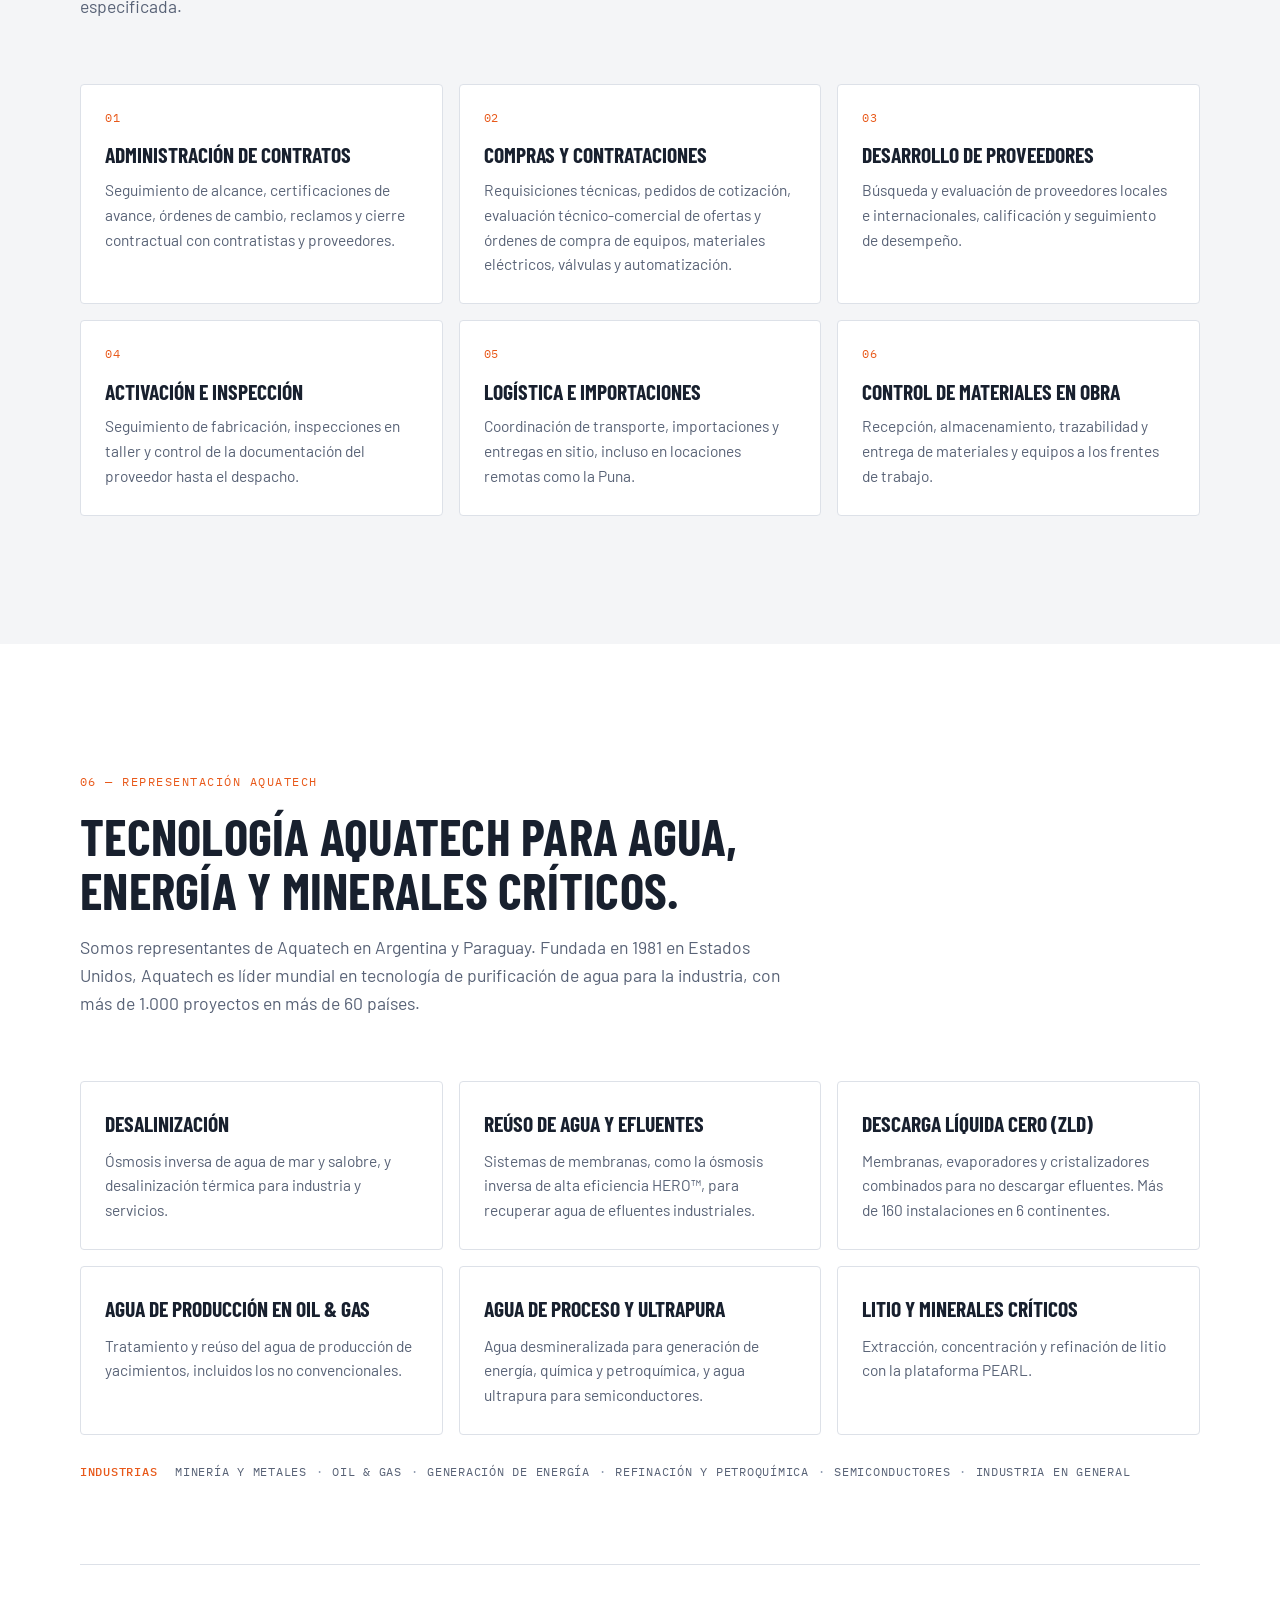
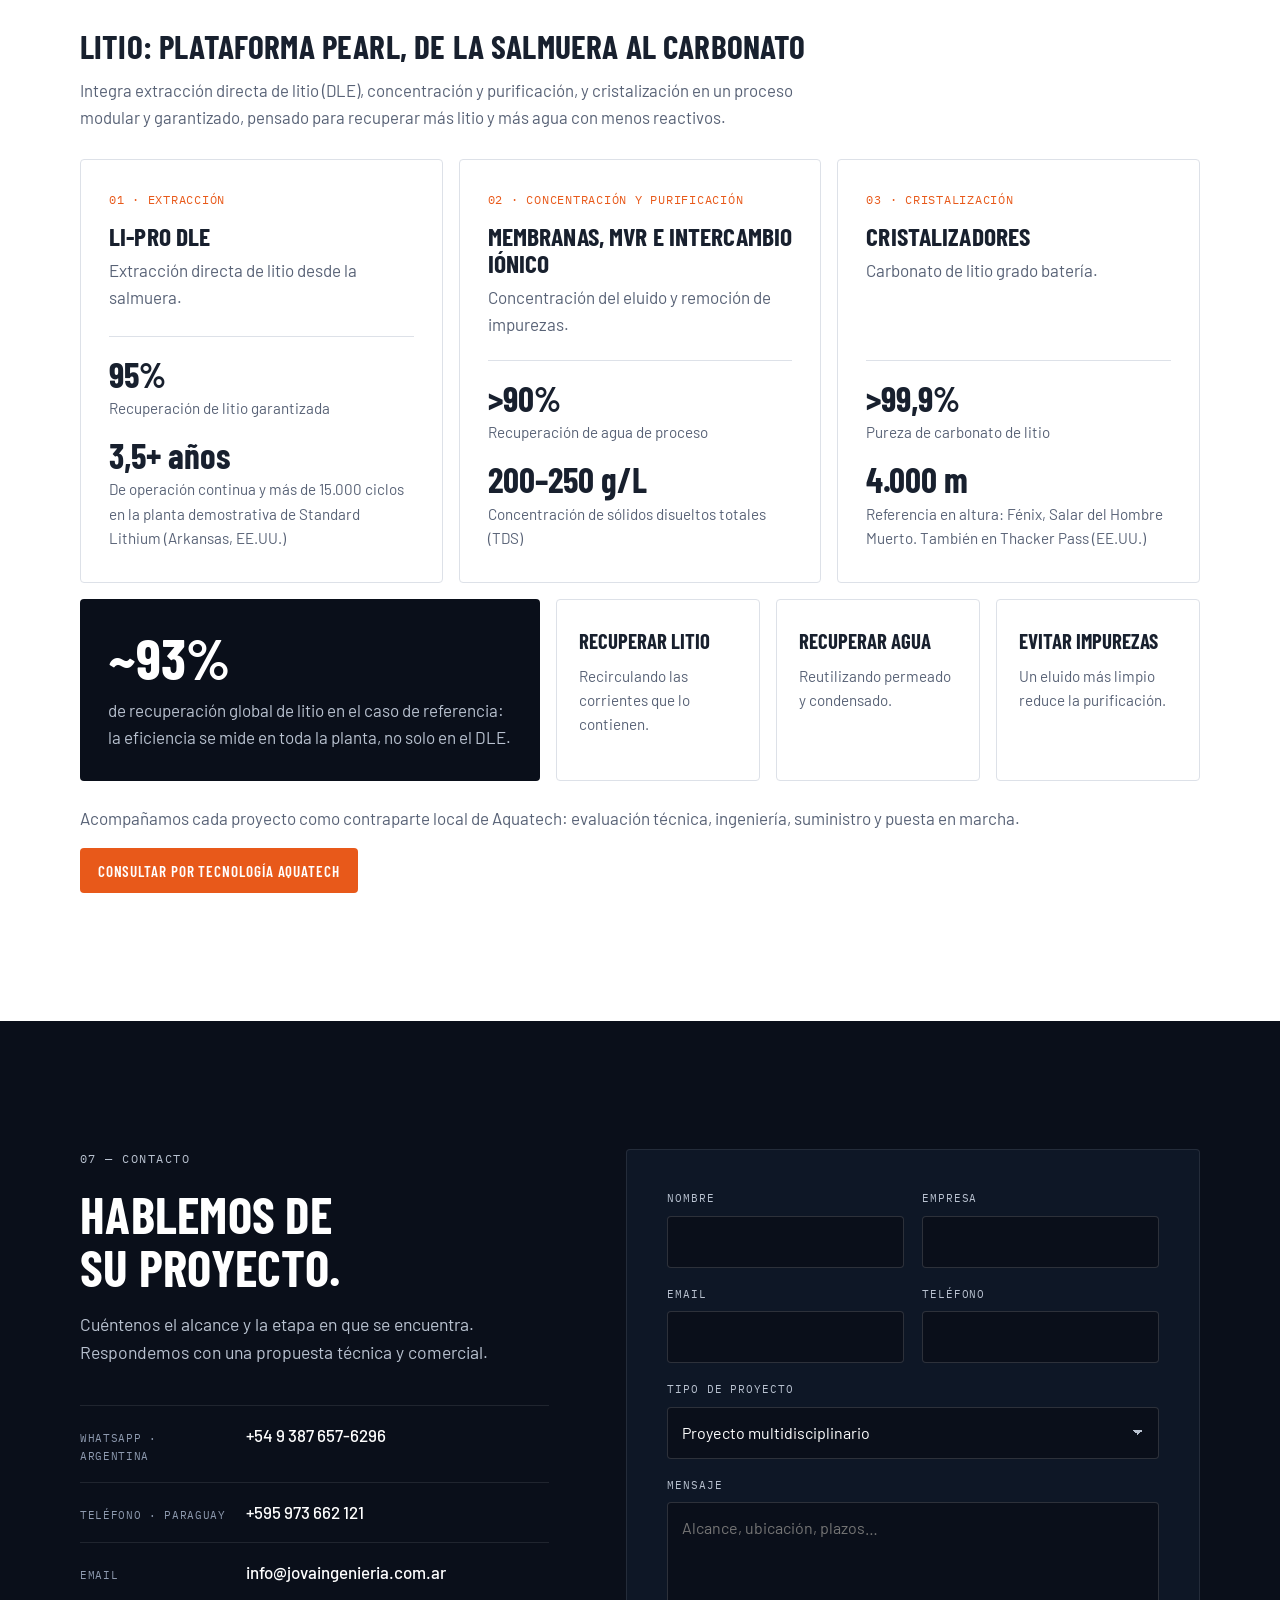
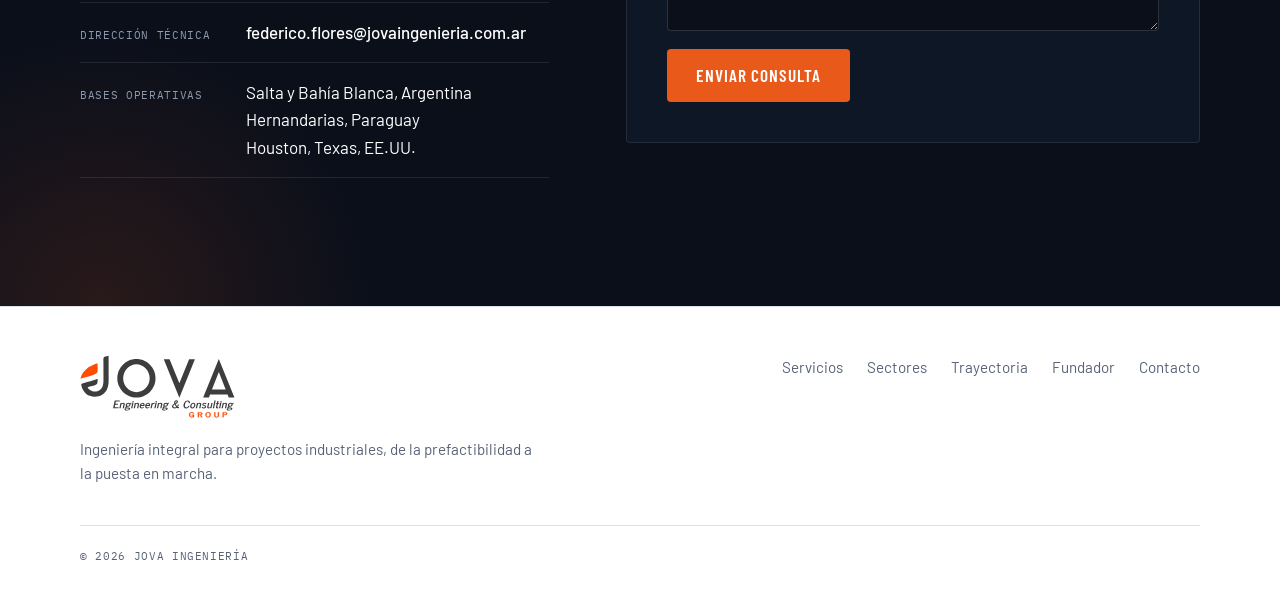
==== commit c9055f84: "Pie de página: se quita "Salta, Argentina" del copyright Co-Authored-By: Claude Opus 5.5 <noreply@an" ====
--- a/index.html
+++ b/index.html
@@ -710,7 +710,7 @@
       <a href="#equipo">Fundador</a>
       <a href="#contacto">Contacto</a>
     </nav>
-    <p class="footer__legal mono">© <span id="year">2026</span> Jova Ingeniería · Salta, Argentina</p>
+    <p class="footer__legal mono">© <span id="year">2026</span> Jova Ingeniería</p>
   </div>
 </footer>
 
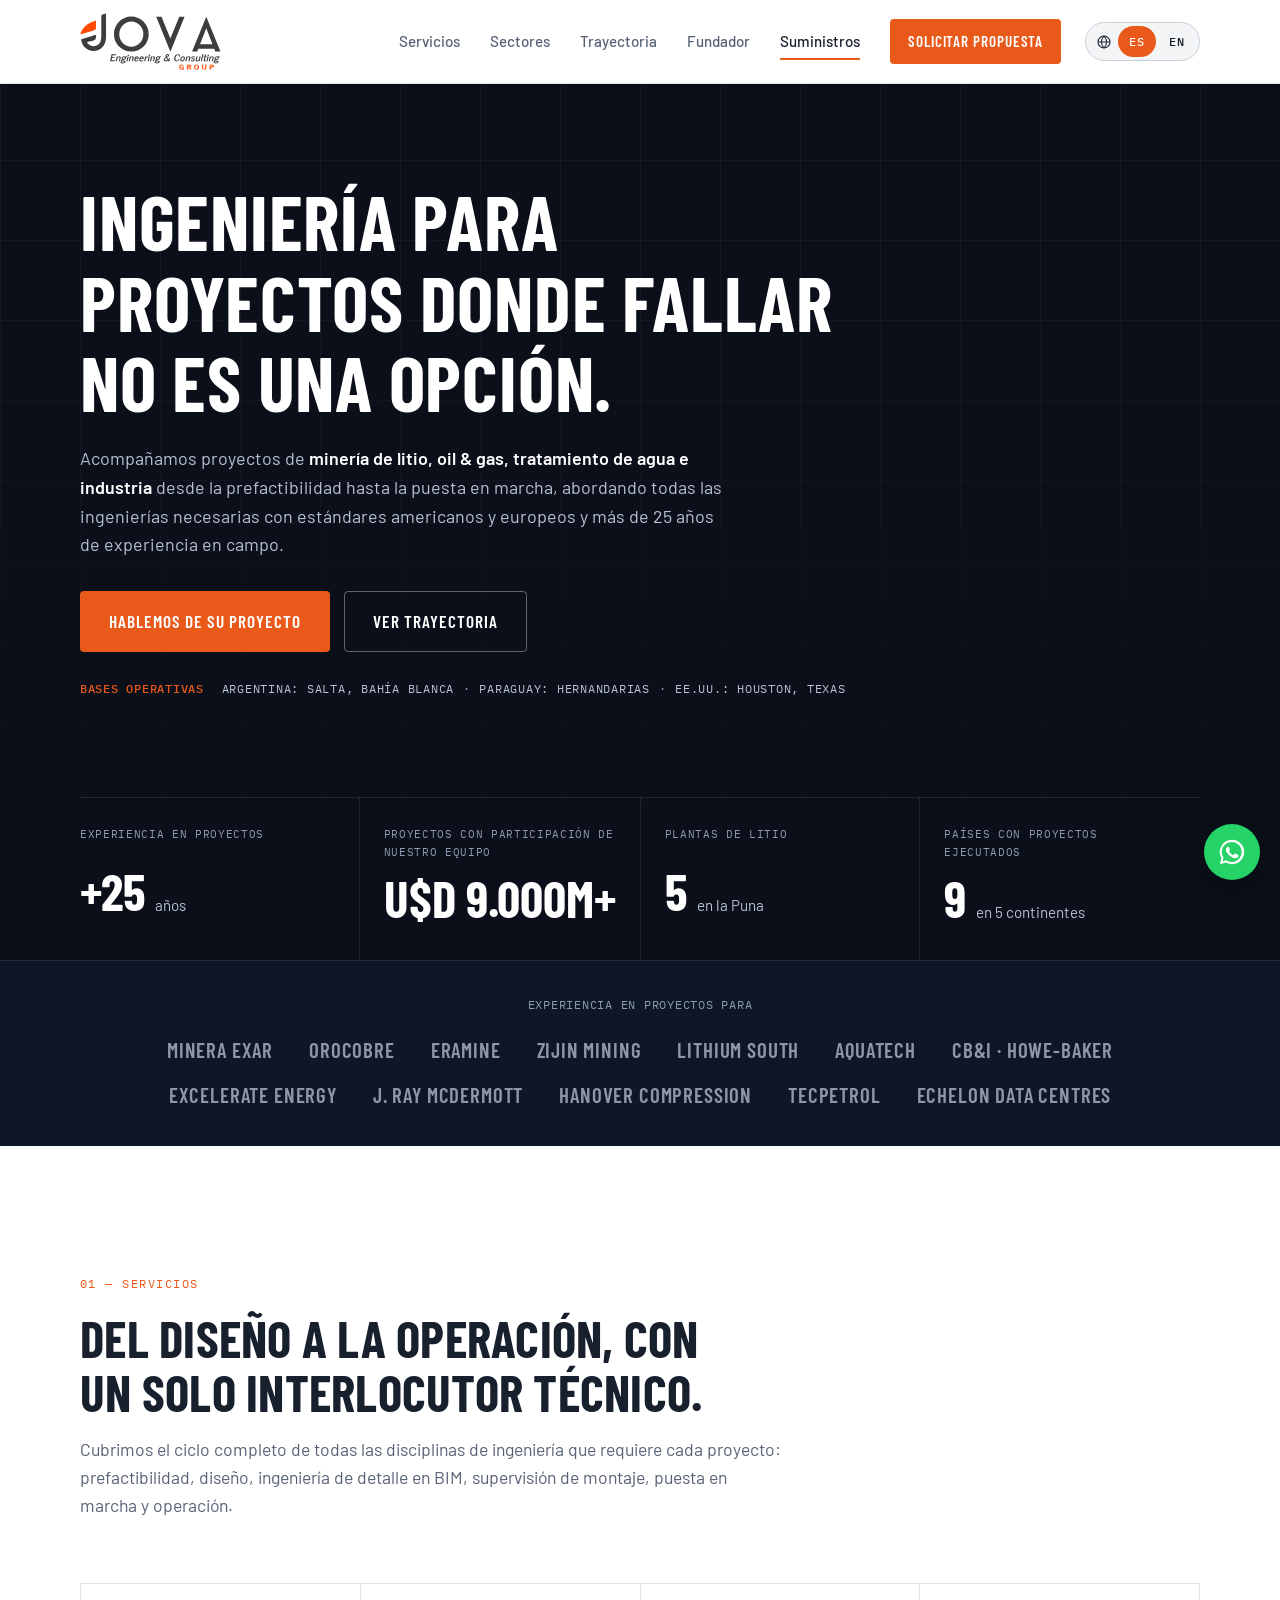
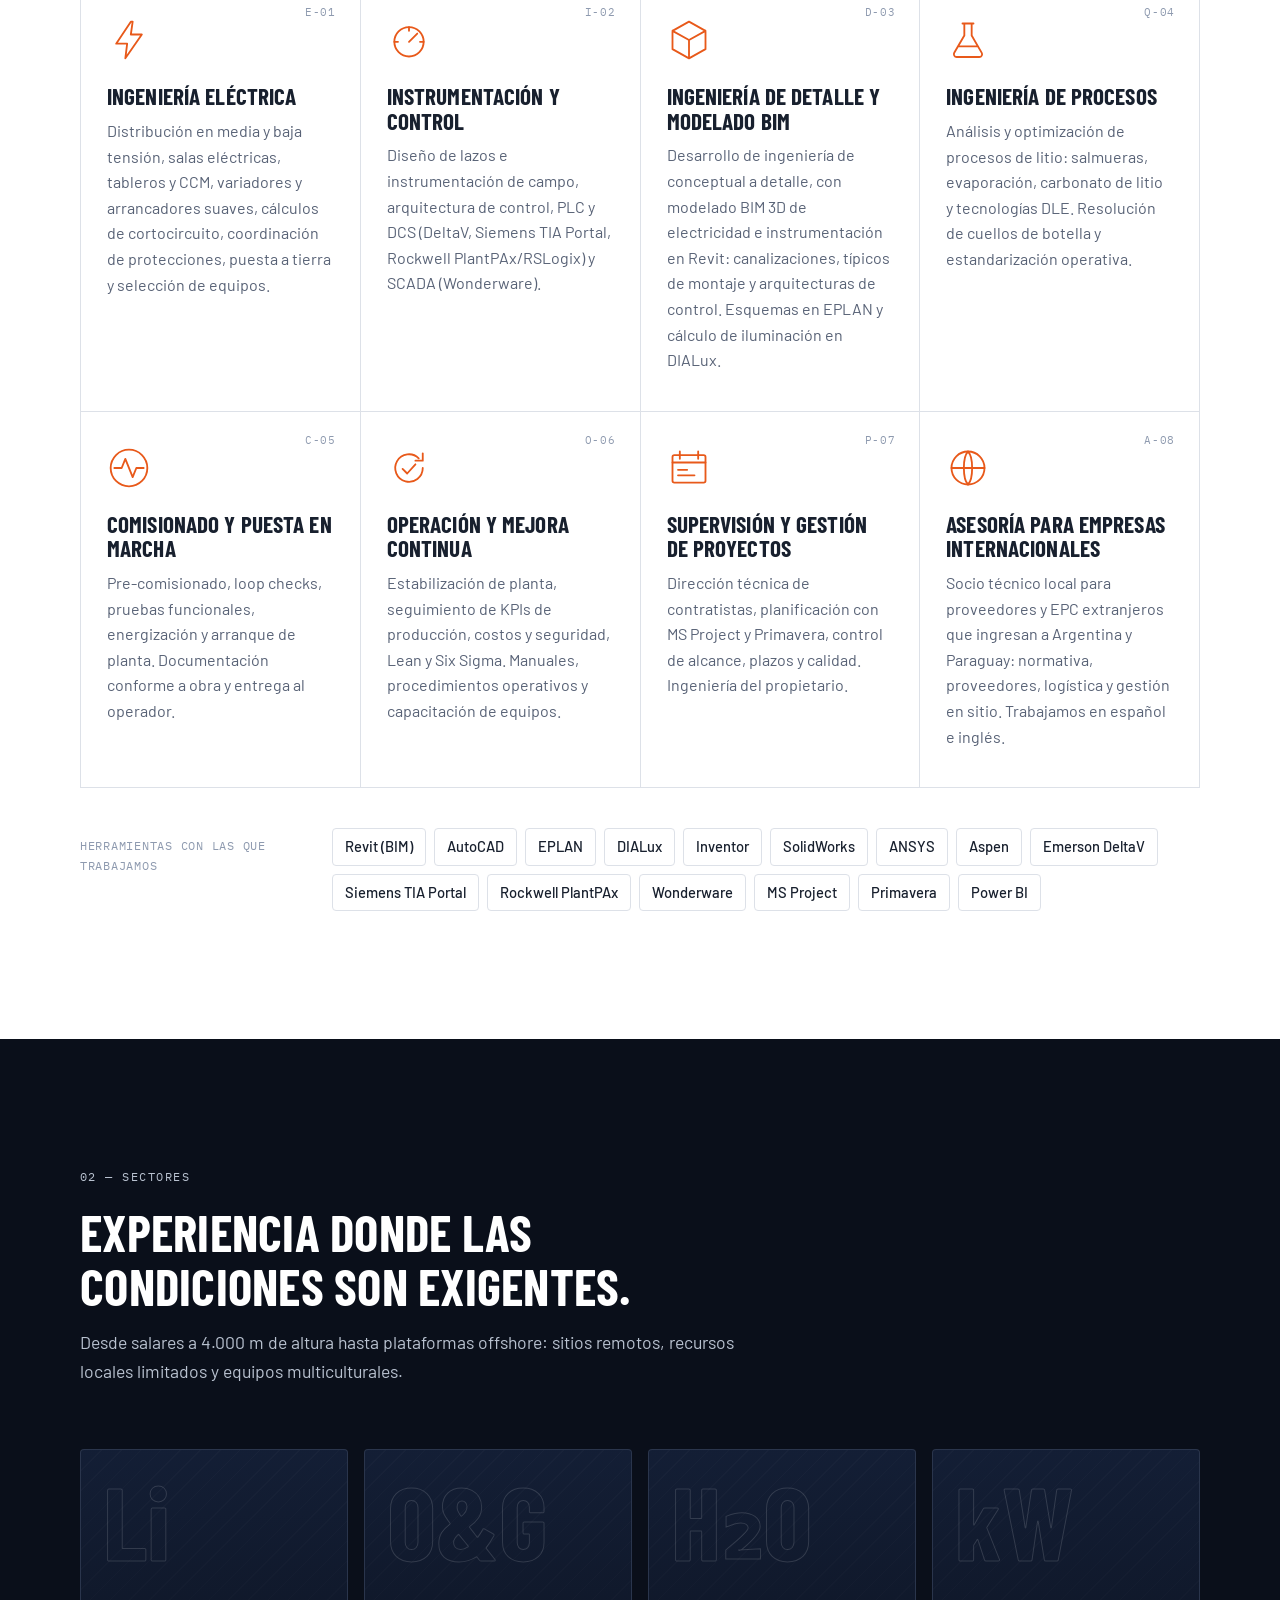
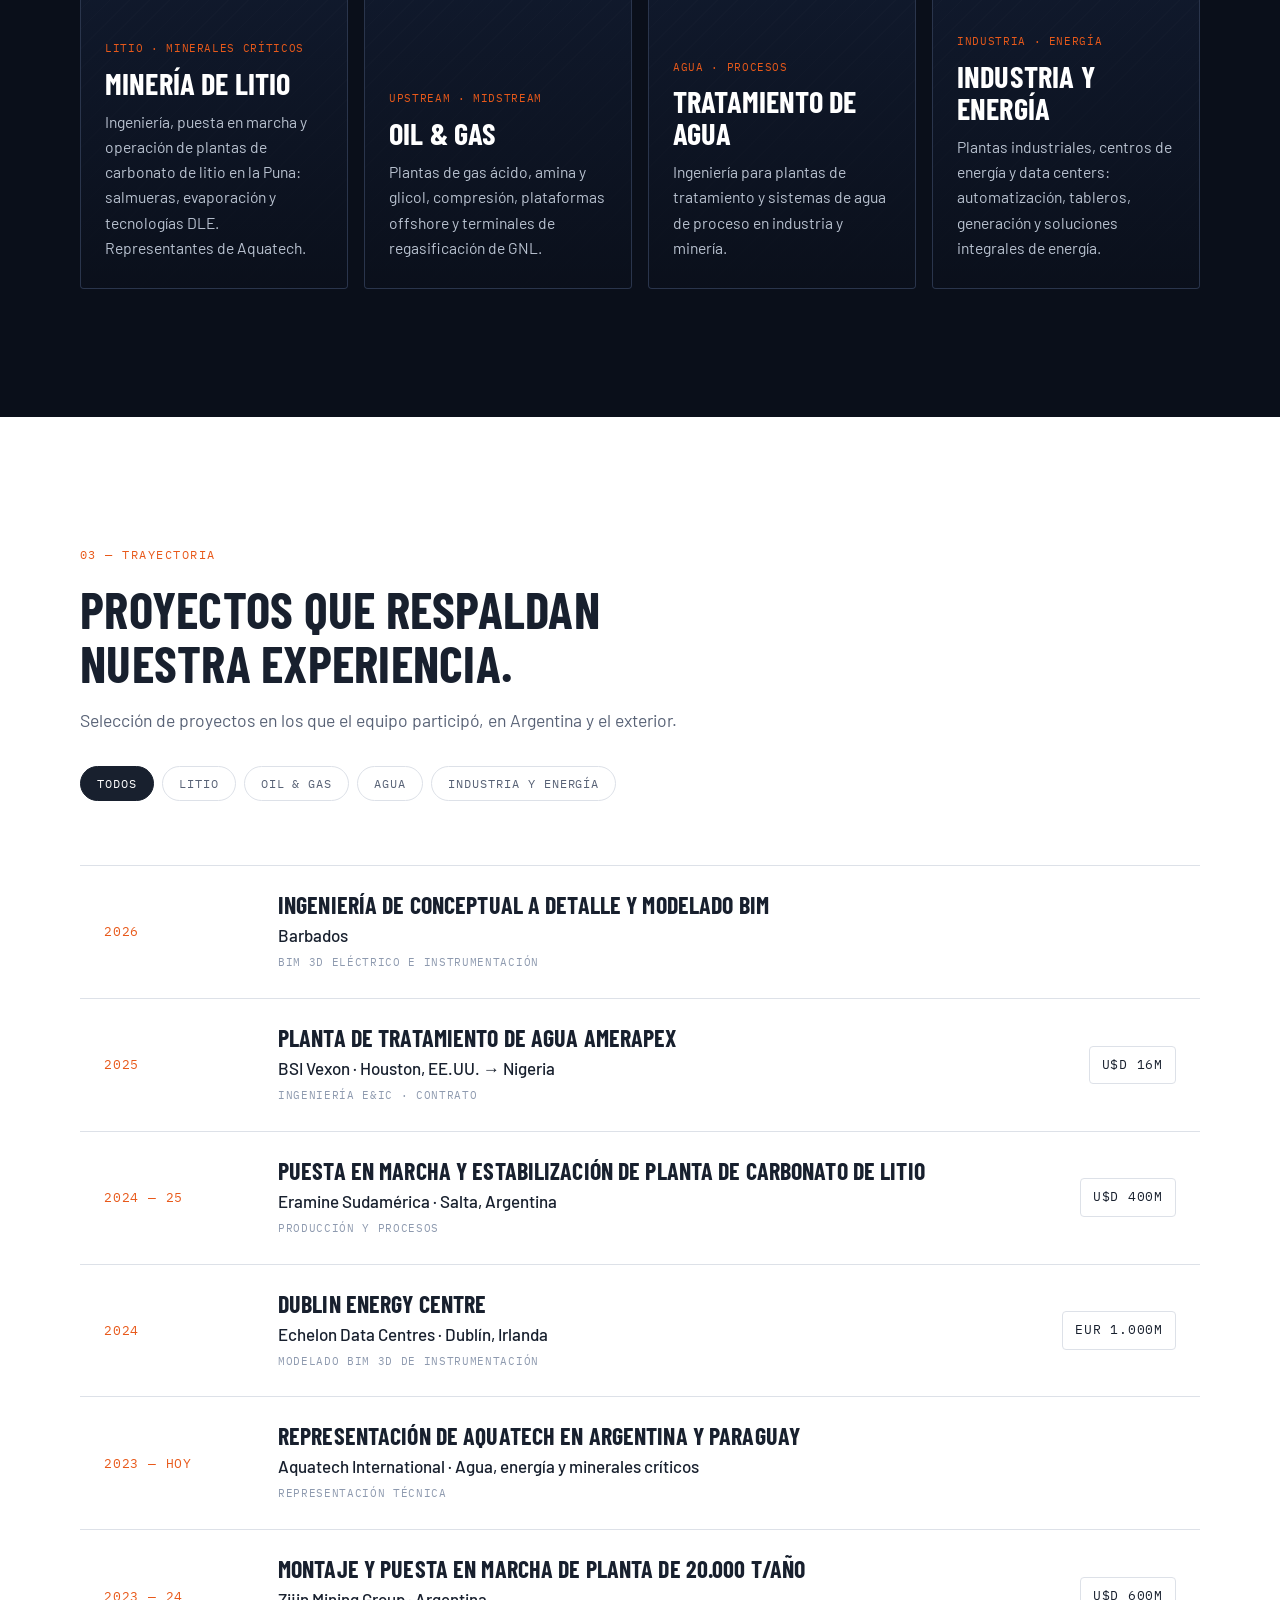
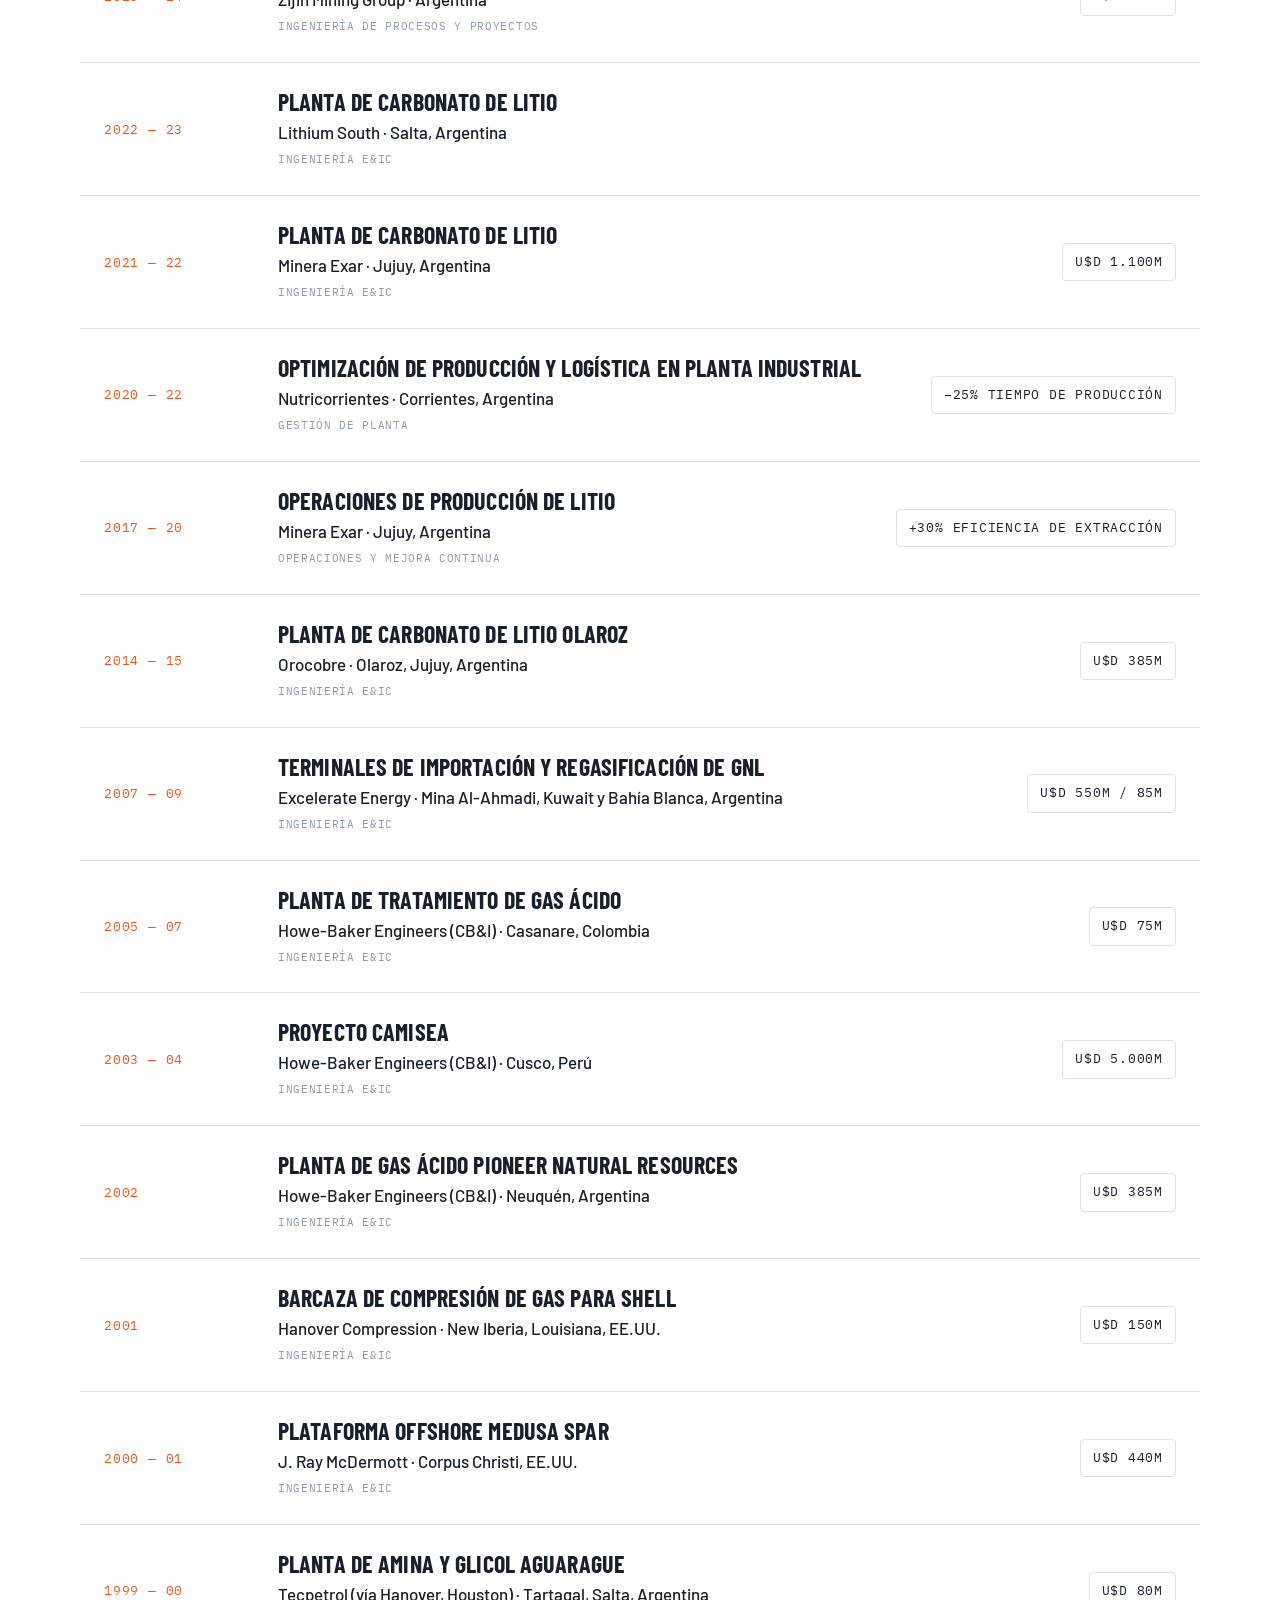
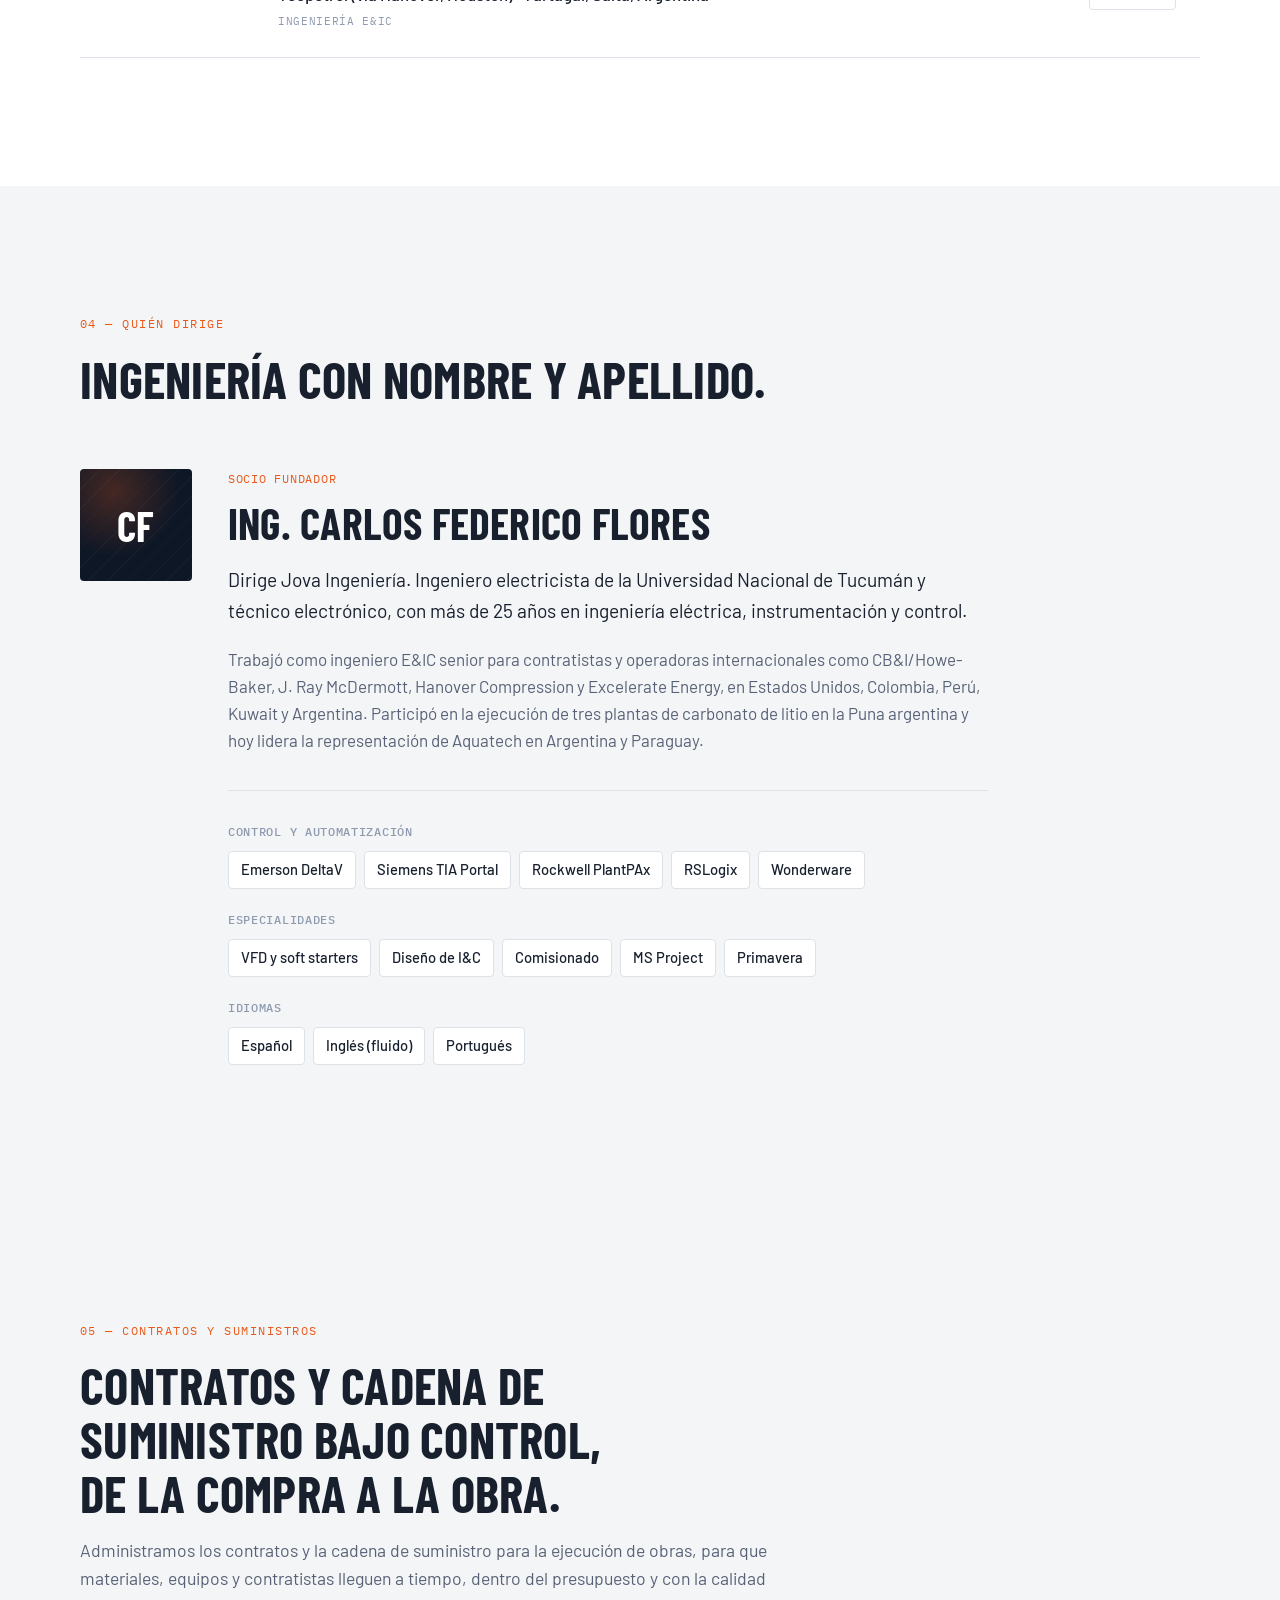
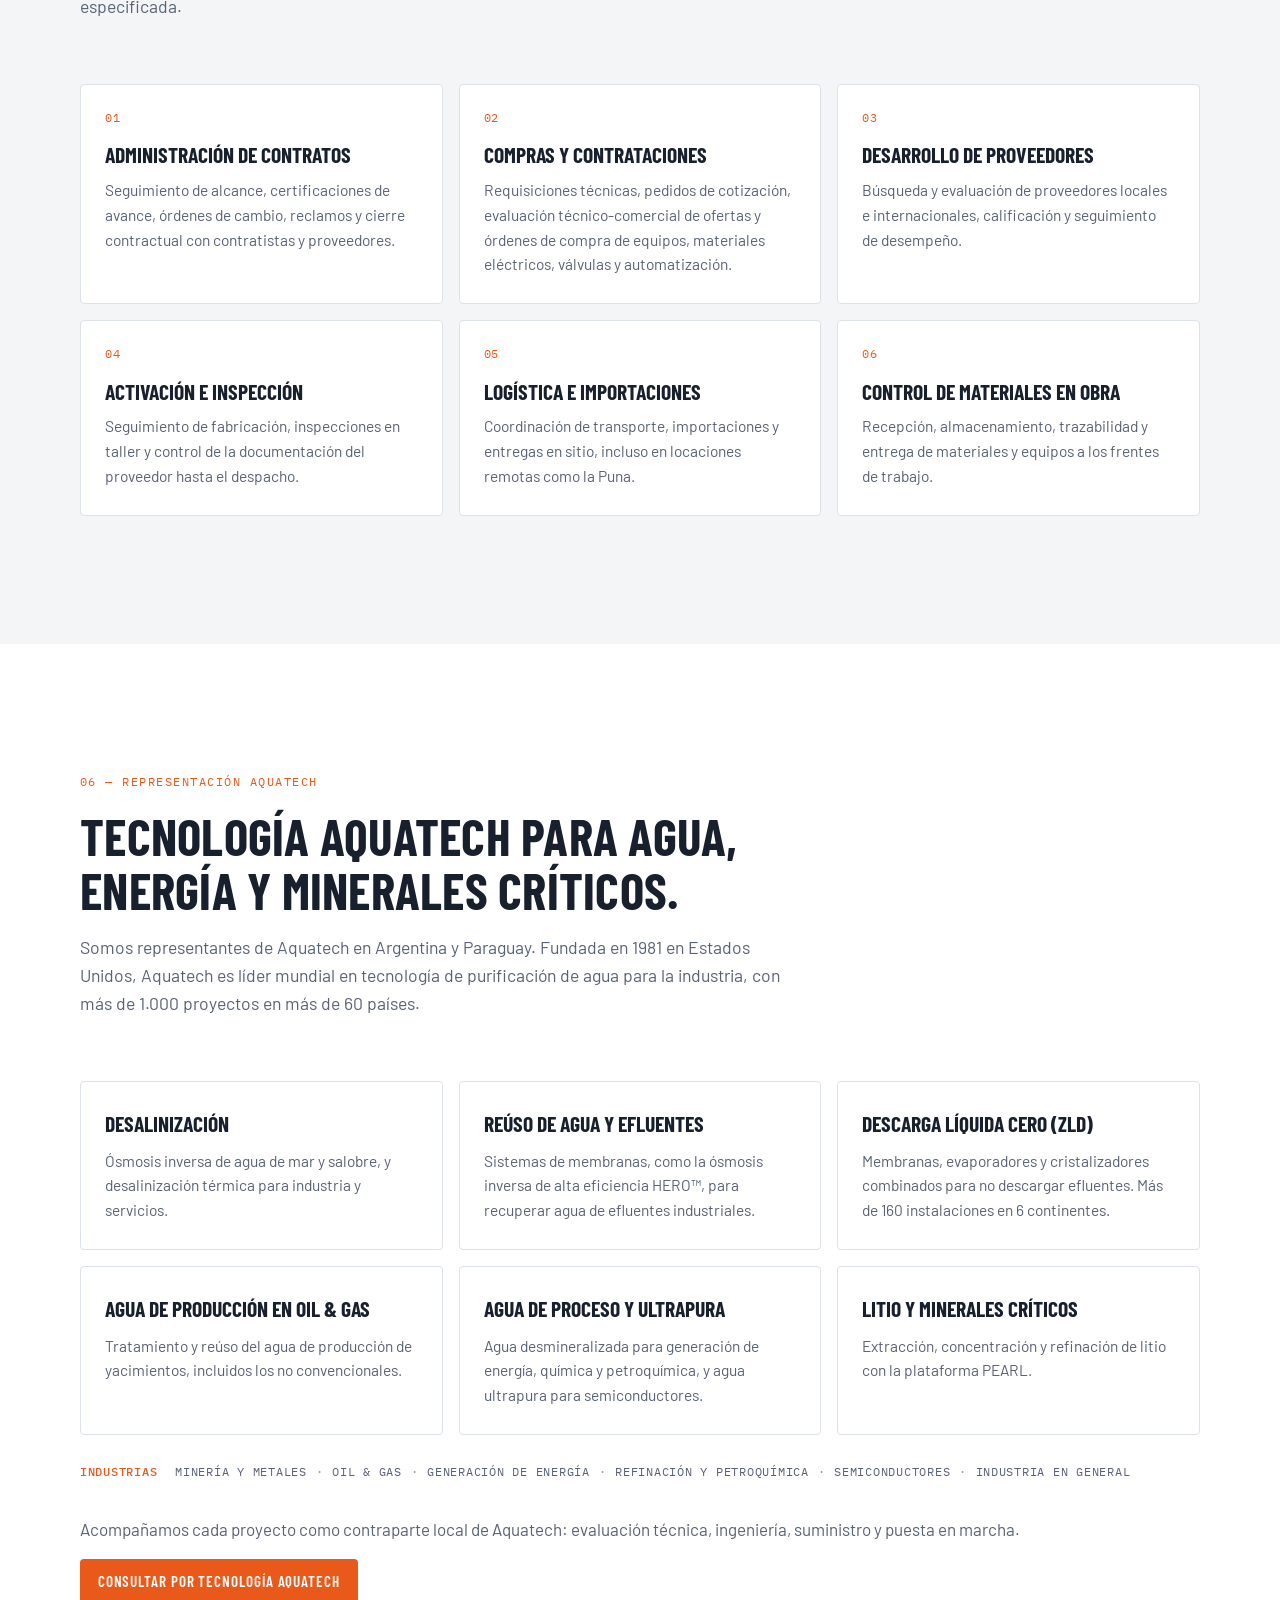
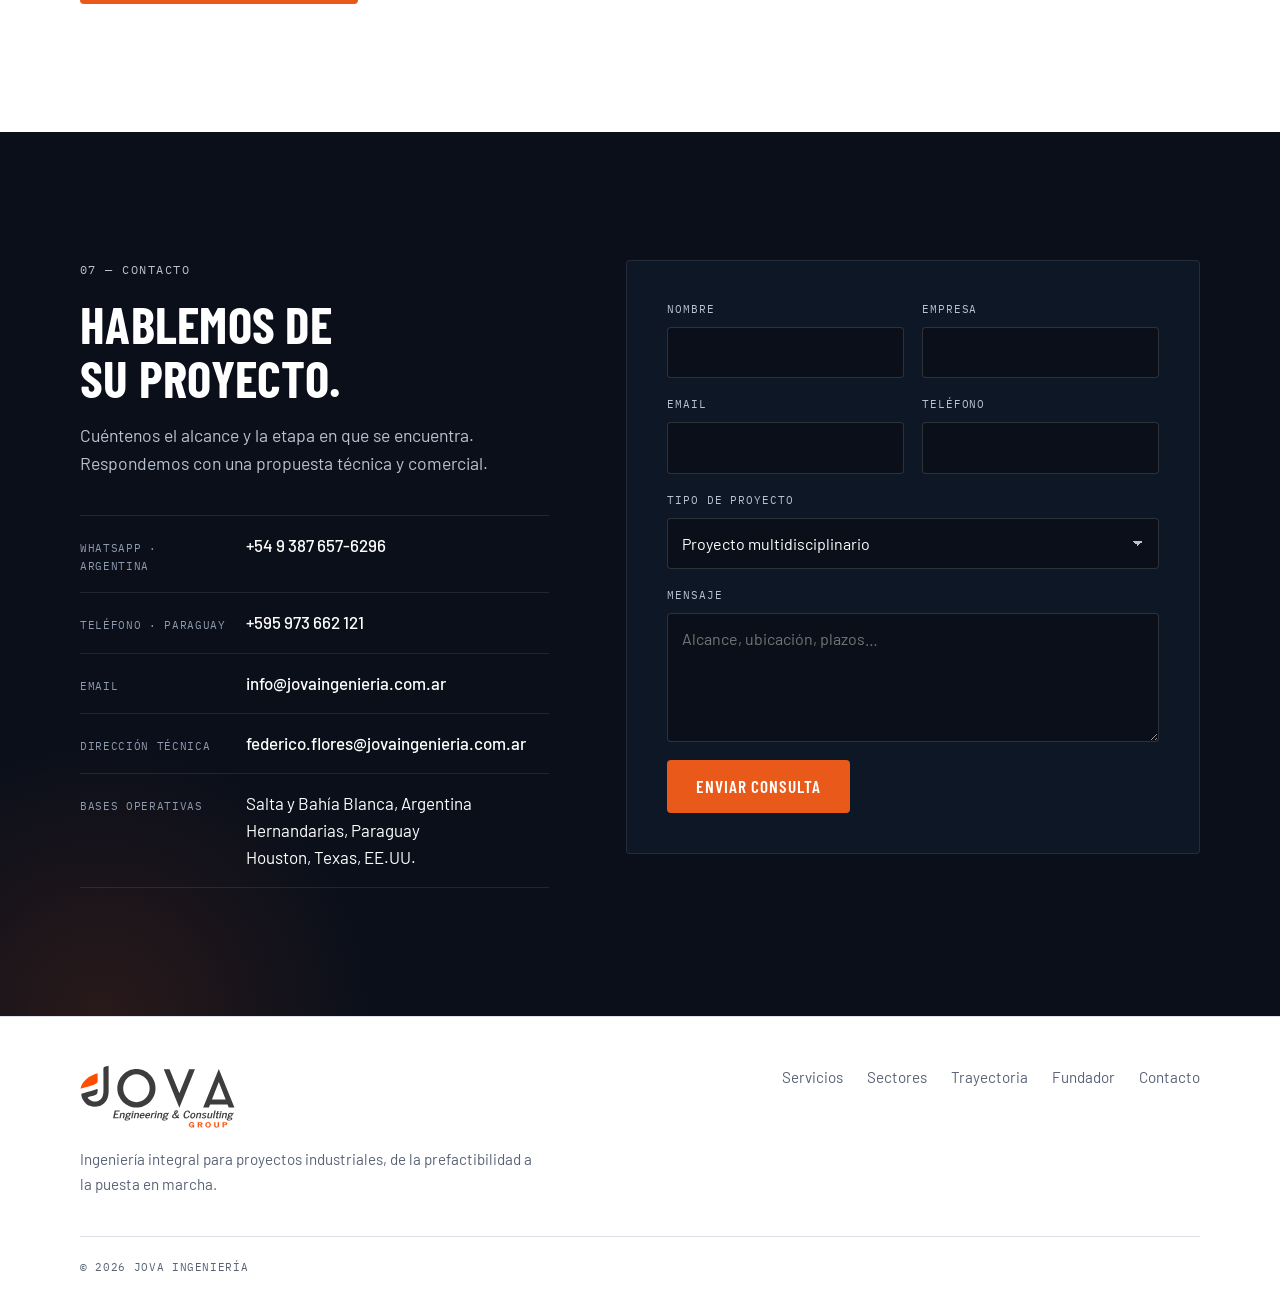
==== commit 670c0c3f: "Aquatech: se quita el bloque de PEARL/litio que quedó debajo - Se eliminan el apartado PEARL, las tr" ====
--- a/index.html
+++ b/index.html
@@ -577,56 +577,11 @@
     </ul>
     <p class="aq-industries mono"><strong>Industrias</strong> <span>Minería y metales</span><span>Oil &amp; gas</span><span>Generación de energía</span><span>Refinación y petroquímica</span><span>Semiconductores</span><span>Industria en general</span></p>
 
-    <div class="aq-sub">
-      <h3>Litio: plataforma PEARL, de la salmuera al carbonato</h3>
-      <p>Integra extracción directa de litio (DLE), concentración y purificación, y cristalización en un proceso modular y garantizado, pensado para recuperar más litio y más agua con menos reactivos.</p>
-    </div>
-
-    <div class="tech">
-      <article class="tech__step">
-        <p class="tech__n mono">01 · Extracción</p>
-        <h3>Li-Pro DLE</h3>
-        <p class="tech__desc">Extracción directa de litio desde la salmuera.</p>
-        <dl class="tech__kpis">
-          <div><dt>Recuperación de litio garantizada</dt><dd>95%</dd></div>
-          <div><dt>De operación continua y más de 15.000 ciclos en la planta demostrativa de Standard Lithium (Arkansas, EE.UU.)</dt><dd>3,5+ años</dd></div>
-        </dl>
-      </article>
-      <article class="tech__step">
-        <p class="tech__n mono">02 · Concentración y purificación</p>
-        <h3>Membranas, MVR e intercambio iónico</h3>
-        <p class="tech__desc">Concentración del eluido y remoción de impurezas.</p>
-        <dl class="tech__kpis">
-          <div><dt>Recuperación de agua de proceso</dt><dd>&gt;90%</dd></div>
-          <div><dt>Concentración de sólidos disueltos totales (TDS)</dt><dd>200–250 g/L</dd></div>
-        </dl>
-      </article>
-      <article class="tech__step">
-        <p class="tech__n mono">03 · Cristalización</p>
-        <h3>Cristalizadores</h3>
-        <p class="tech__desc">Carbonato de litio grado batería.</p>
-        <dl class="tech__kpis">
-          <div><dt>Pureza de carbonato de litio</dt><dd>&gt;99,9%</dd></div>
-          <div><dt>Referencia en altura: Fénix, Salar del Hombre Muerto. También en Thacker Pass (EE.UU.)</dt><dd>4.000 m</dd></div>
-        </dl>
-      </article>
-    </div>
-
-    <div class="tech__foot">
-      <div class="tech__overall">
-        <span class="tech__big">~93%</span>
-        <span>de recuperación global de litio en el caso de referencia: la eficiencia se mide en toda la planta, no solo en el DLE.</span>
-      </div>
-      <ul class="tech__pillars">
-        <li><strong>Recuperar litio</strong><span>Recirculando las corrientes que lo contienen.</span></li>
-        <li><strong>Recuperar agua</strong><span>Reutilizando permeado y condensado.</span></li>
-        <li><strong>Evitar impurezas</strong><span>Un eluido más limpio reduce la purificación.</span></li>
-      </ul>
-      <p class="tech__cta">
-        Acompañamos cada proyecto como contraparte local de Aquatech: evaluación técnica, ingeniería, suministro y puesta en marcha.
-        <a href="#contacto" class="btn btn--accent btn--sm">Consultar por tecnología Aquatech</a>
-      </p>
-    </div>
+
+    <p class="tech__cta">
+      Acompañamos cada proyecto como contraparte local de Aquatech: evaluación técnica, ingeniería, suministro y puesta en marcha.
+      <a href="#contacto" class="btn btn--accent btn--sm">Consultar por tecnología Aquatech</a>
+    </p>
   </div>
 </section>
 
@@ -681,7 +636,7 @@
           <option>Supervisión / gestión de proyecto</option>
           <option>Asesoría para empresa internacional</option>
           <option>Administración de contratos y suministros</option>
-          <option>Tecnología Aquatech para litio</option>
+          <option>Tecnología Aquatech</option>
           <option>Otro</option>
         </select>
       </label>
--- a/assets/css/styles.css
+++ b/assets/css/styles.css
@@ -387,31 +387,9 @@
 .aq-industries strong { color: var(--accent); font-weight: 500; margin-right: .8em; }
 .aq-industries span { display: inline-block; white-space: nowrap; }
 .aq-industries span + span::before { content: "·"; margin: 0 .7em; color: var(--steel); }
-.aq-sub { margin: clamp(48px, 7vw, 80px) 0 28px; padding-top: clamp(40px, 6vw, 64px); border-top: 1px solid var(--line); }
-.aq-sub > * { max-width: 760px; }
-.aq-sub h3 { font-size: clamp(1.6rem, 2.6vw, 2.2rem); text-transform: uppercase; margin-bottom: .8rem; }
-.aq-sub p { color: var(--muted); margin: 0; font-size: 1.05rem; }
 @media (max-width: 960px) { .aq-solutions { grid-template-columns: repeat(2, 1fr); } }
 @media (max-width: 560px) { .aq-solutions { grid-template-columns: 1fr; } }
-.tech { display: grid; grid-template-columns: repeat(3, 1fr); gap: 16px; }
-.tech__step { border: 1px solid var(--line); border-radius: var(--radius); padding: 30px 28px 32px; display: flex; flex-direction: column; }
-.tech__n { color: var(--accent); margin: 0 0 14px; }
-.tech__step h3 { font-size: 1.6rem; text-transform: uppercase; margin-bottom: .4rem; }
-.tech__desc { color: var(--muted); margin: 0 0 22px; }
-.tech__kpis { margin: auto 0 0; display: grid; gap: 18px; padding-top: 20px; border-top: 1px solid var(--line); }
-.tech__kpis div { display: flex; flex-direction: column; gap: 4px; }
-.tech__kpis dd { order: -1; margin: 0; font-family: var(--font-head); font-weight: 700; font-size: 2.2rem; line-height: 1; color: var(--text); }
-.tech__kpis dt { color: var(--muted); font-size: .95rem; }
-.tech__foot { margin-top: 16px; display: grid; grid-template-columns: 1fr 1.4fr; gap: 16px; }
-.tech__overall { background: var(--ink); color: var(--steel-2); border-radius: var(--radius); padding: 30px 28px; display: flex; flex-direction: column; gap: 10px; }
-.tech__big { font-family: var(--font-head); font-weight: 700; font-size: 3.6rem; line-height: 1; color: #fff; }
-.tech__pillars { list-style: none; margin: 0; padding: 0; display: grid; grid-template-columns: repeat(3, 1fr); gap: 16px; }
-.tech__pillars li { border: 1px solid var(--line); border-radius: var(--radius); padding: 24px 22px; display: flex; flex-direction: column; gap: 6px; }
-.tech__pillars strong { font-family: var(--font-head); font-size: 1.3rem; text-transform: uppercase; }
-.tech__pillars span { color: var(--muted); font-size: .95rem; }
-.tech__cta { grid-column: 1 / -1; margin: 8px 0 0; display: flex; align-items: center; justify-content: space-between; gap: 16px 32px; flex-wrap: wrap; color: var(--muted); }
-@media (max-width: 1100px) { .tech { grid-template-columns: 1fr; } .tech__foot { grid-template-columns: 1fr; } }
-@media (max-width: 620px) { .tech__pillars { grid-template-columns: 1fr; } }
+.tech__cta { margin: 32px 0 0; display: flex; align-items: center; justify-content: space-between; gap: 16px 32px; flex-wrap: wrap; color: var(--muted); }
 
 /* ---------- Contacto ---------- */
 .contact { position: relative; overflow: hidden; }
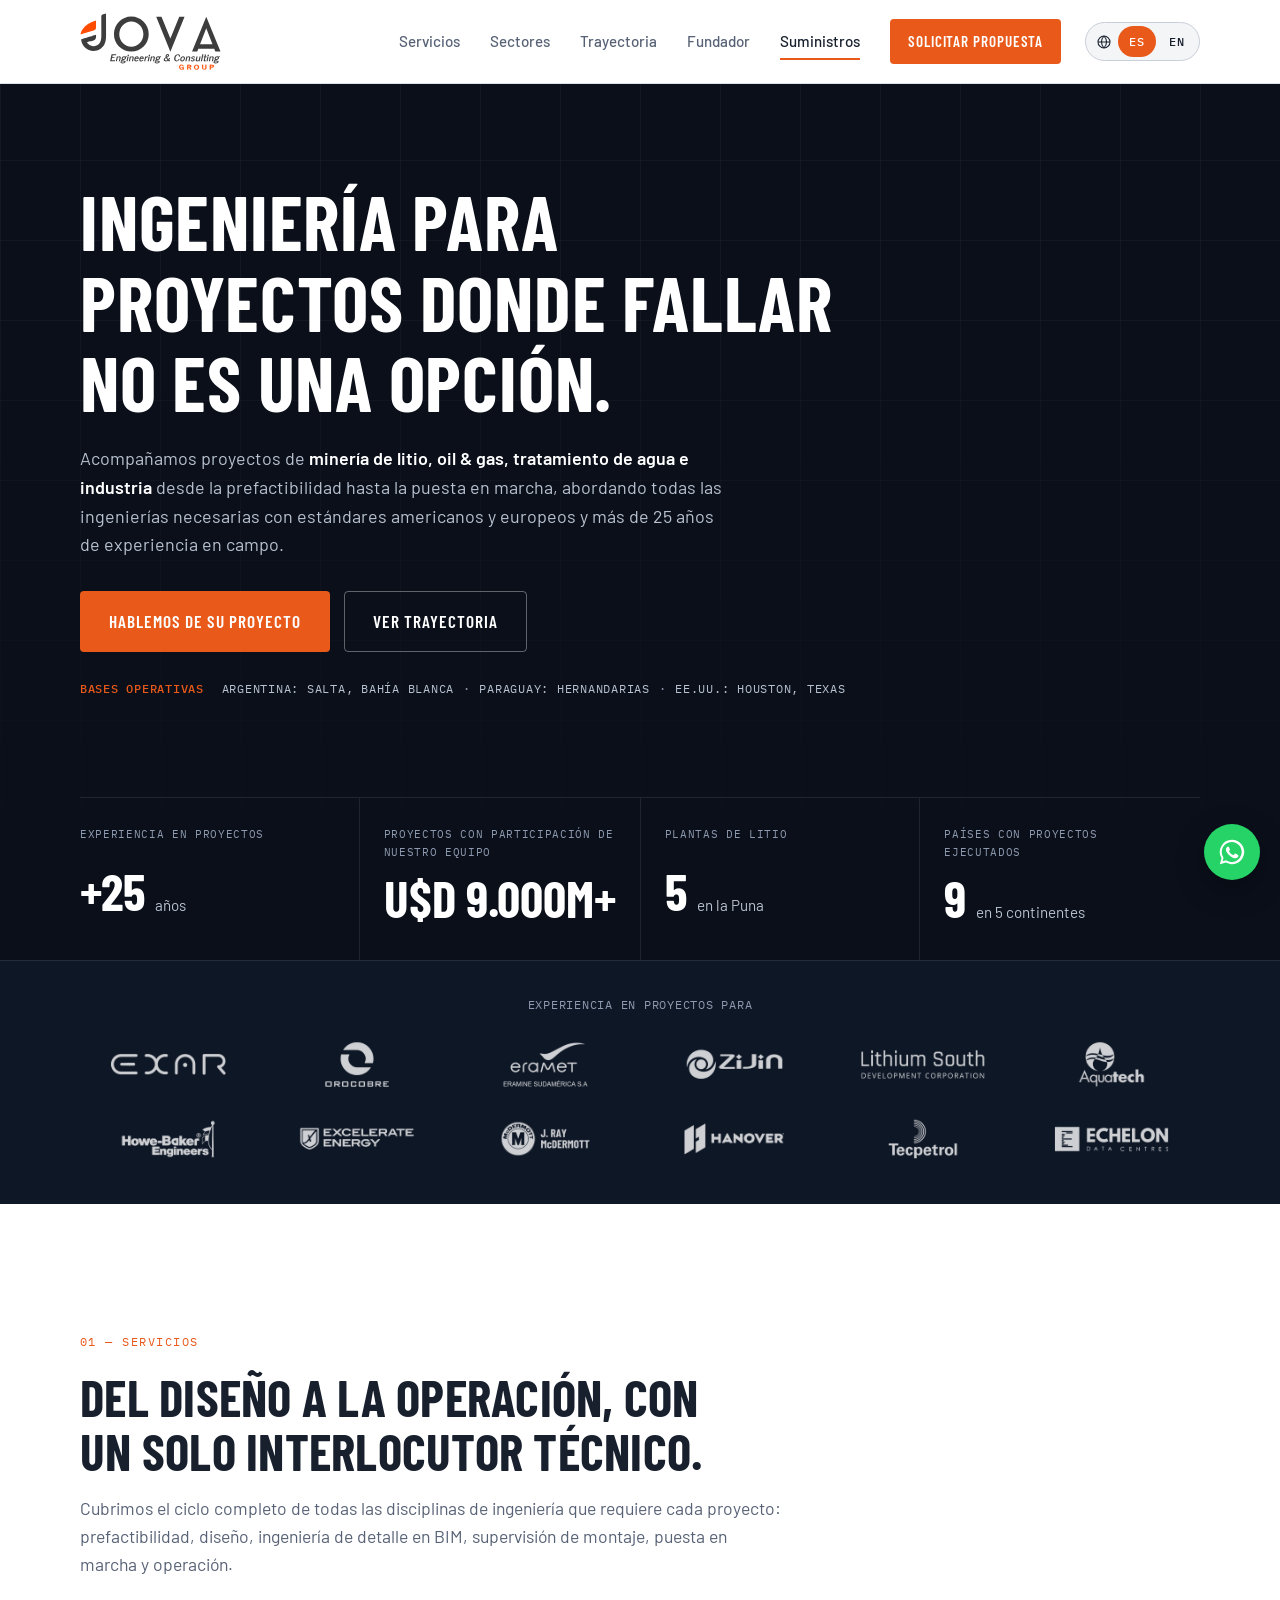
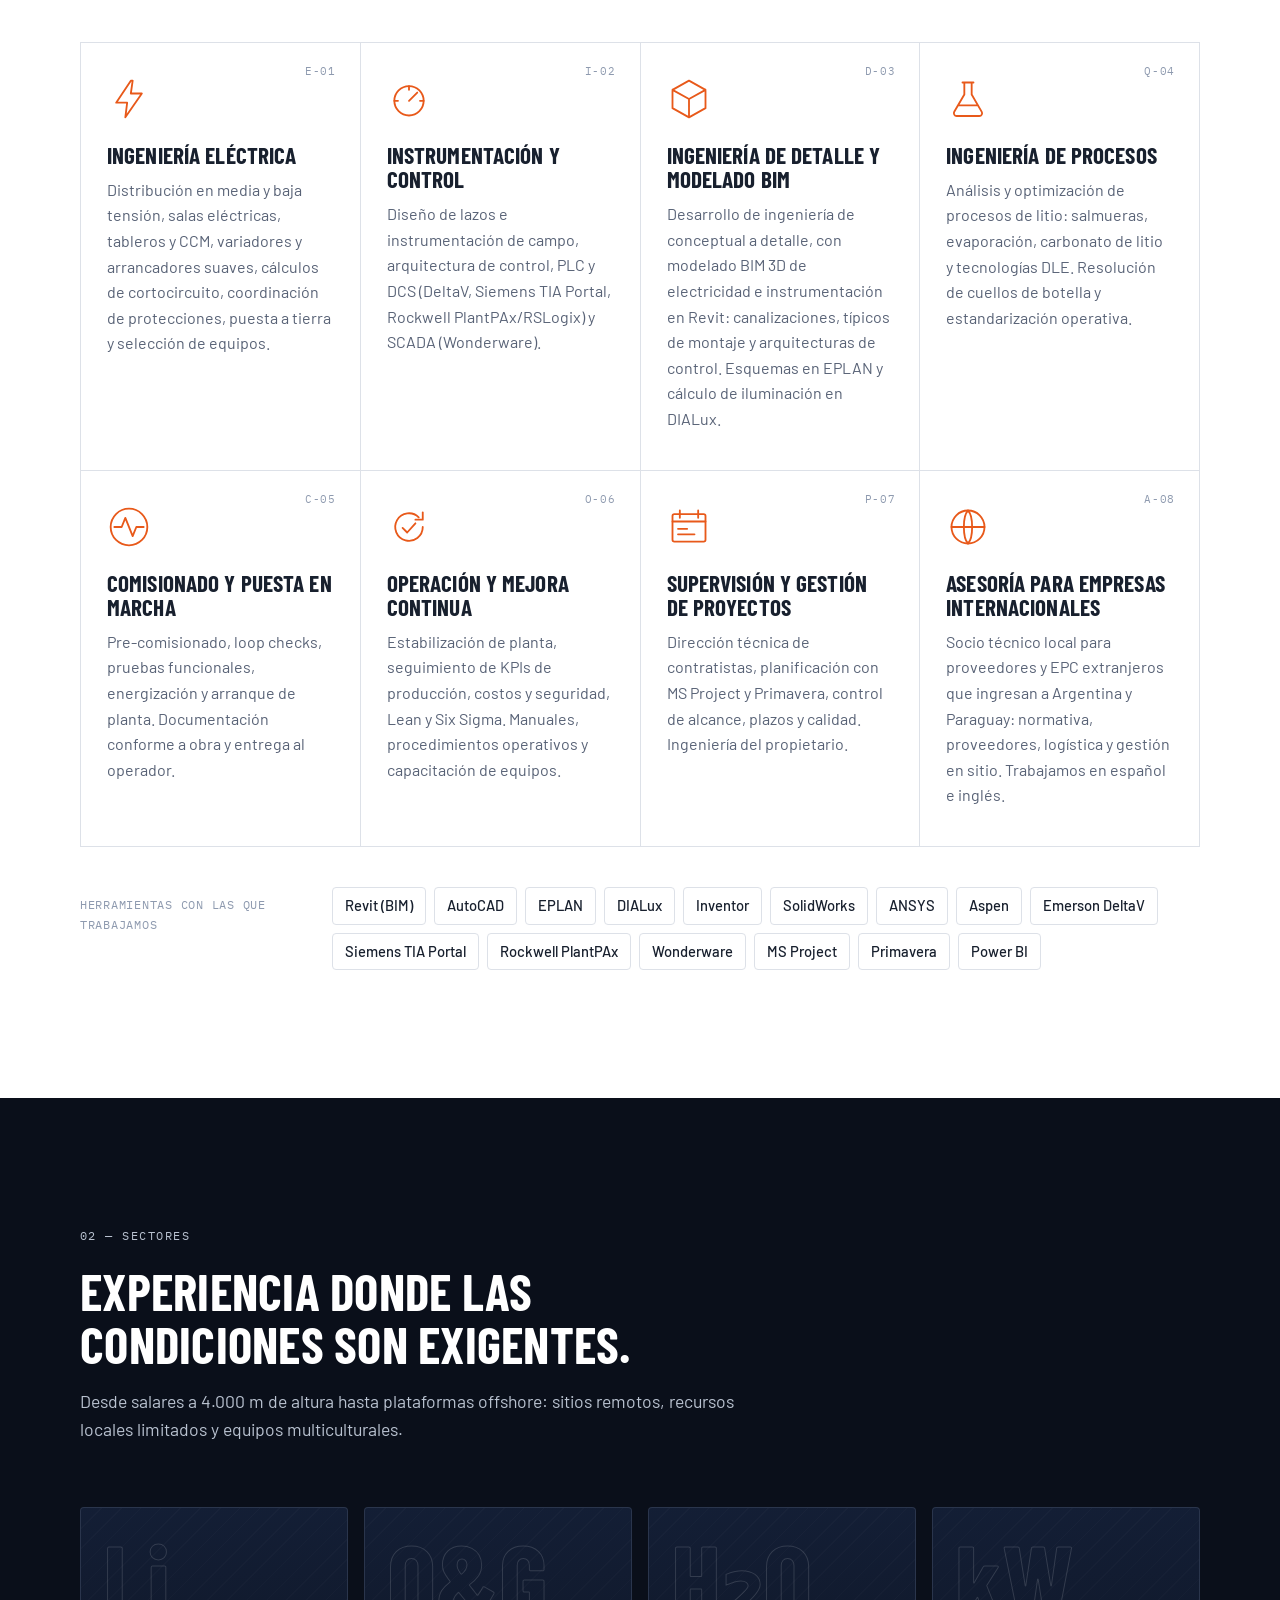
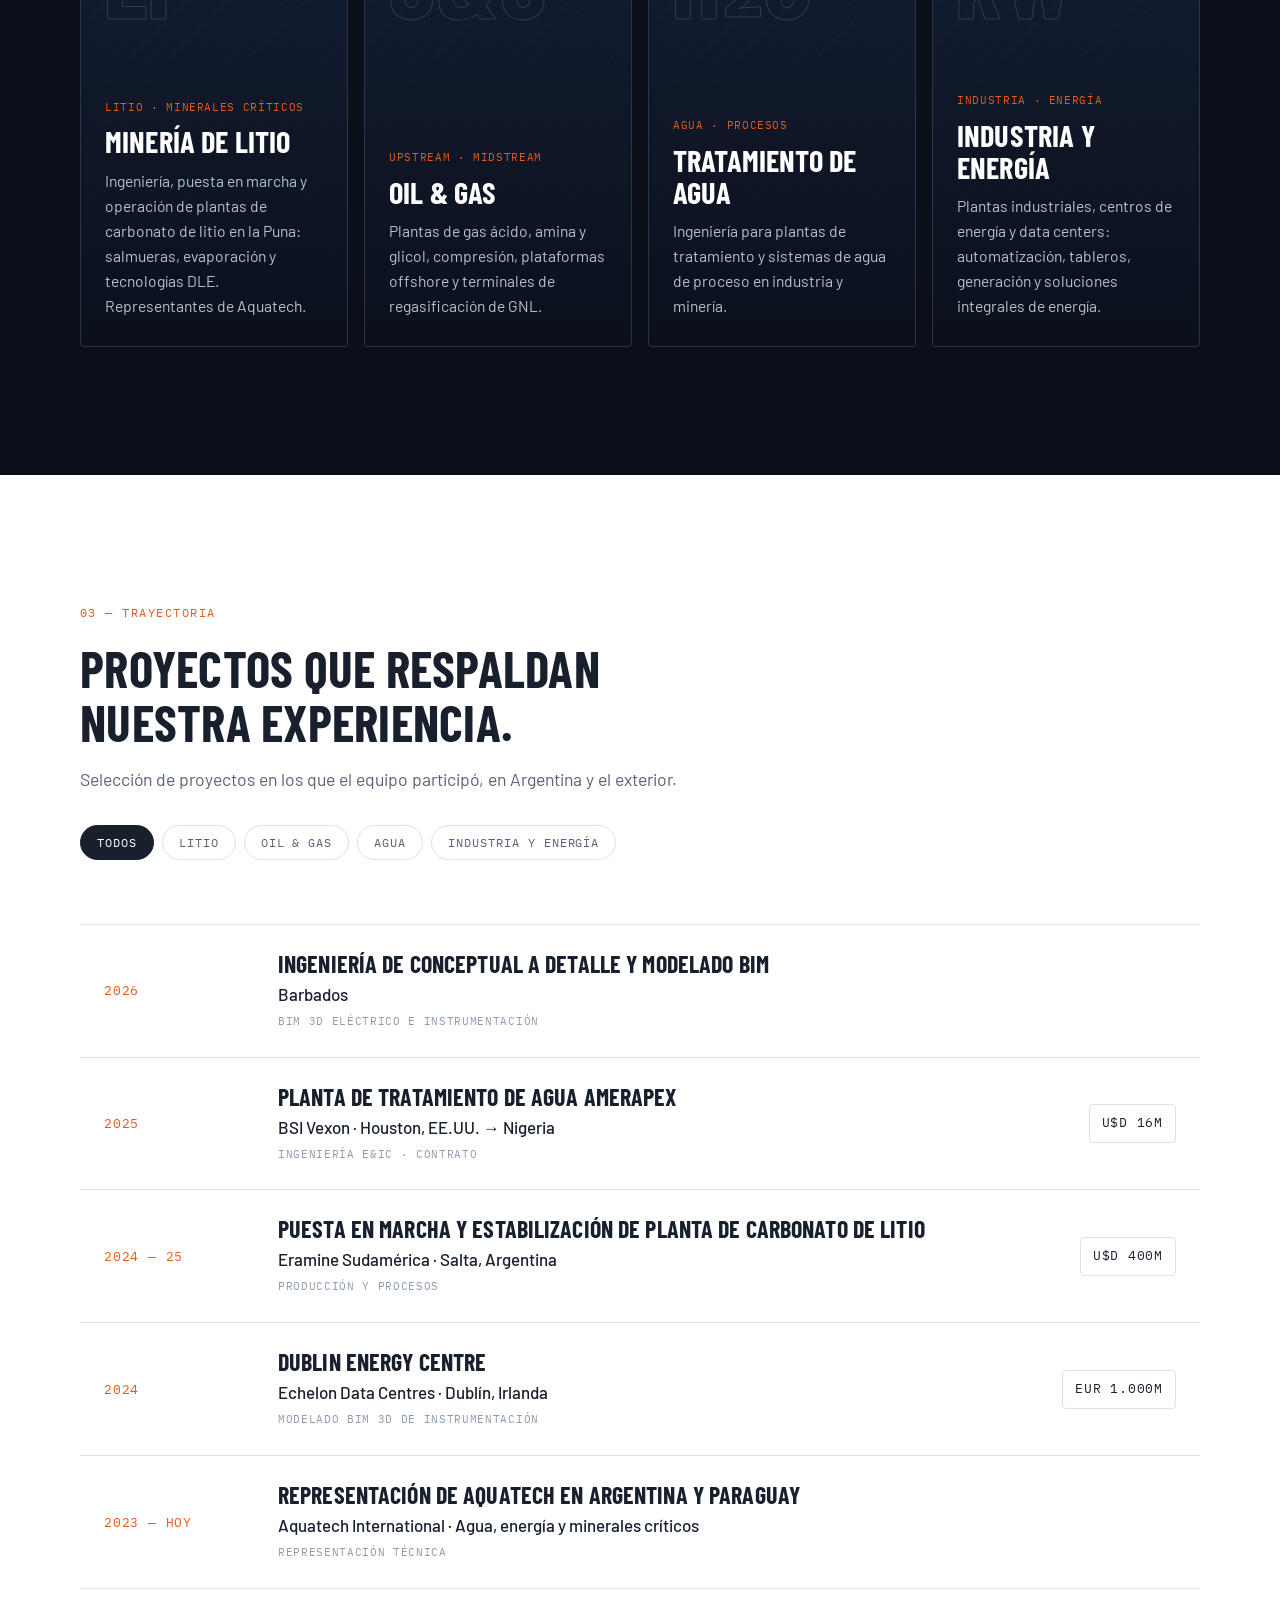
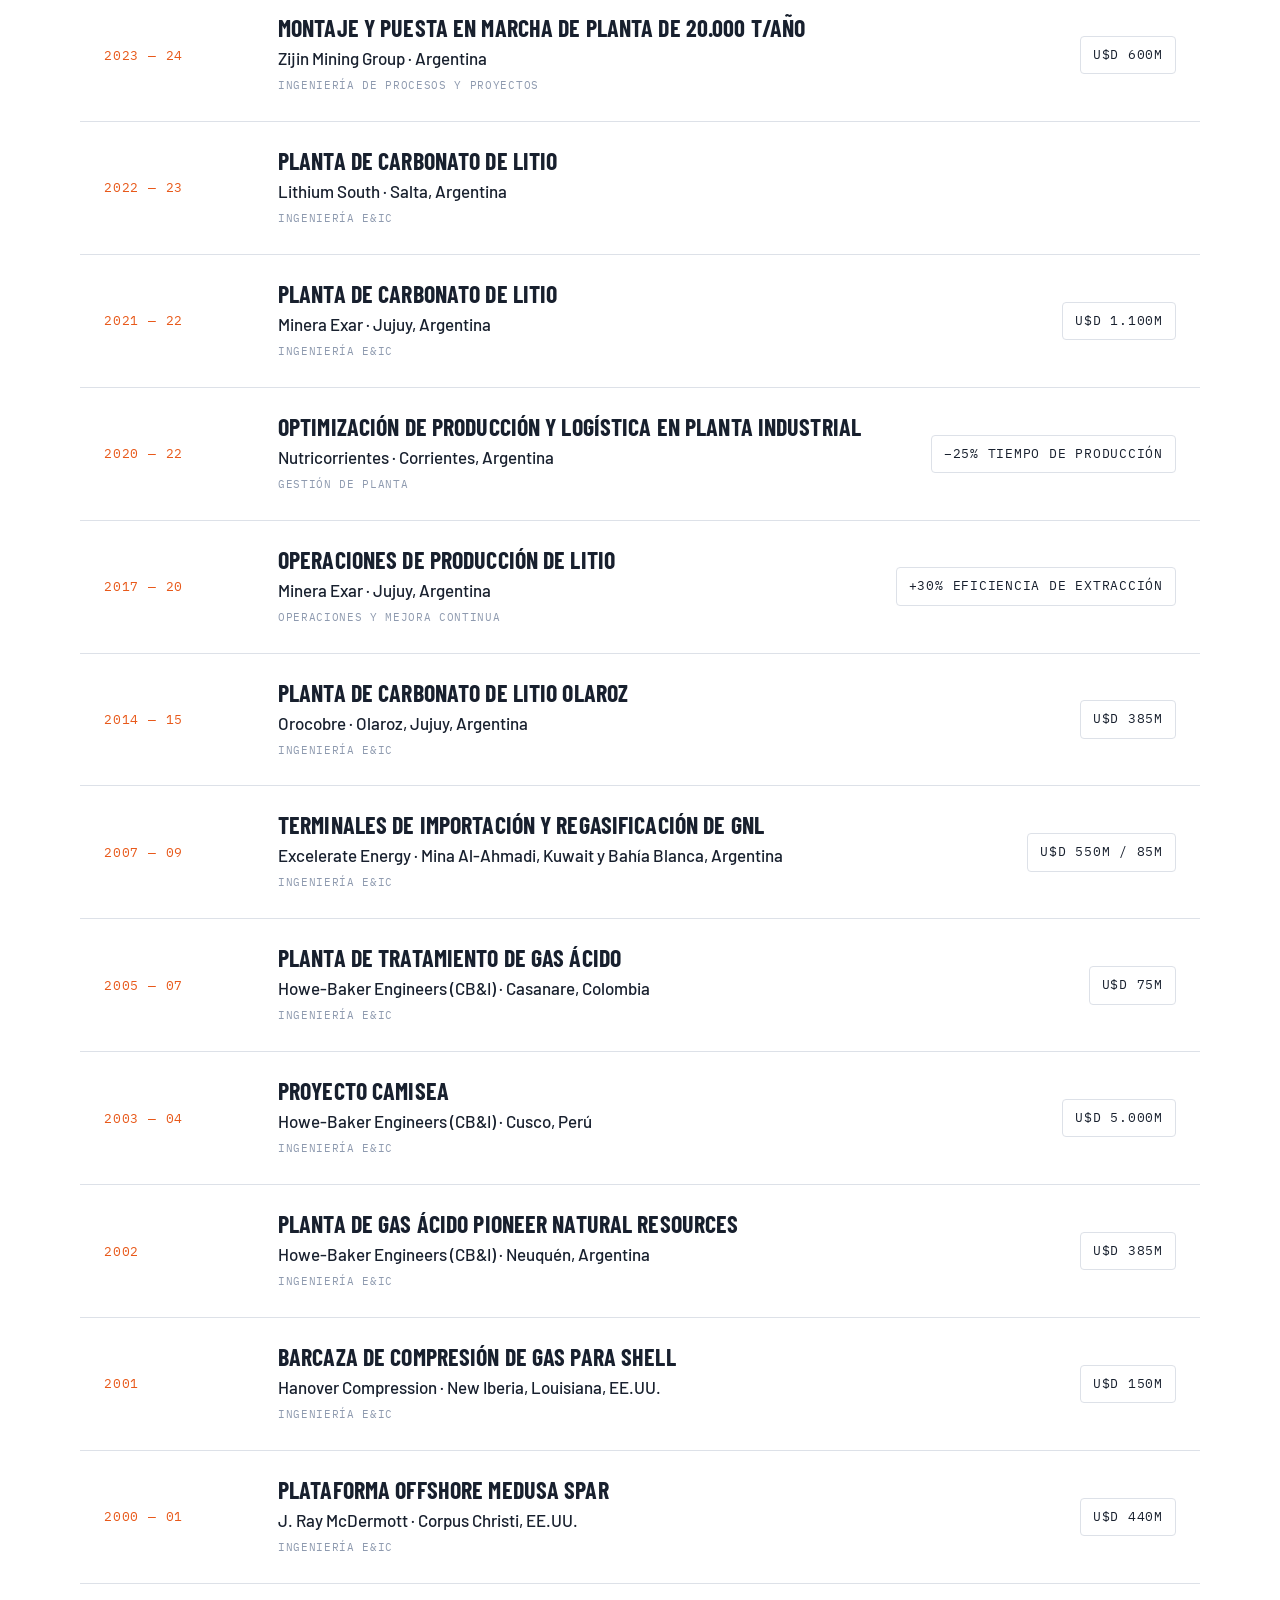
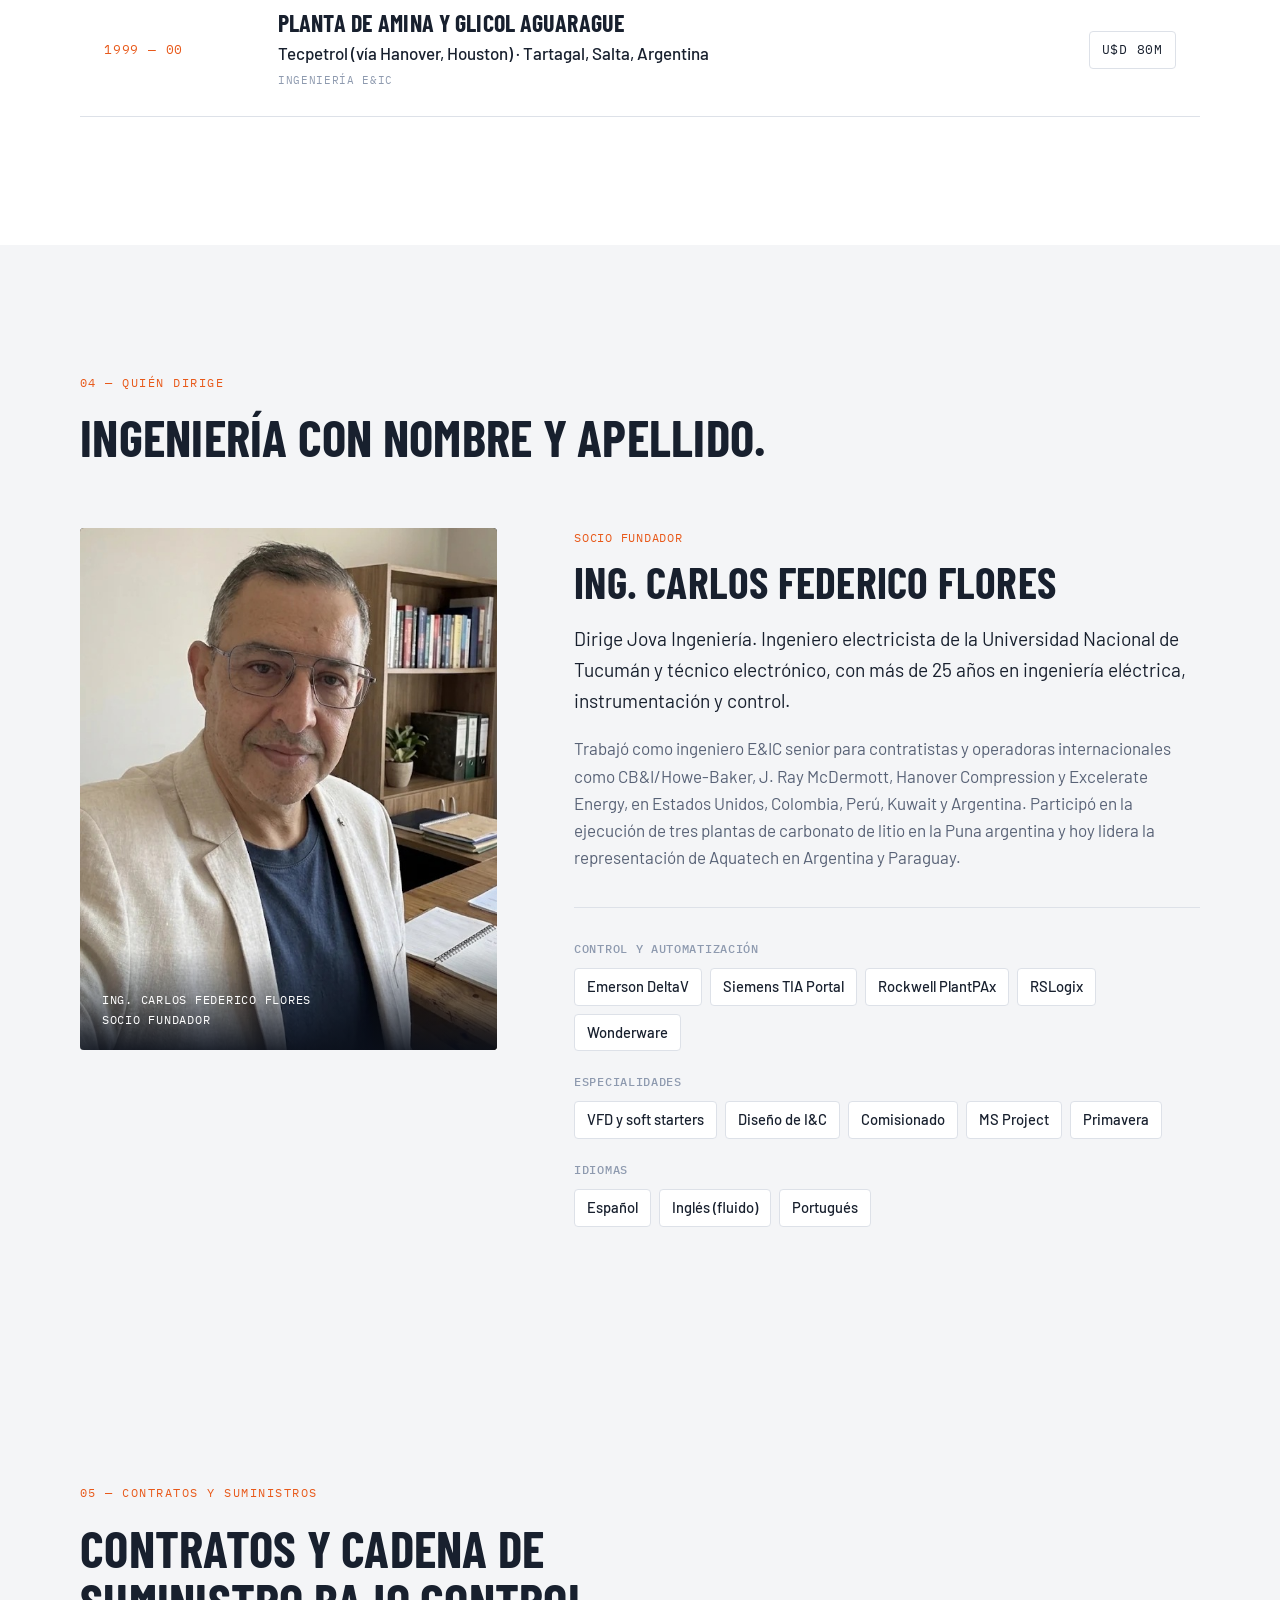
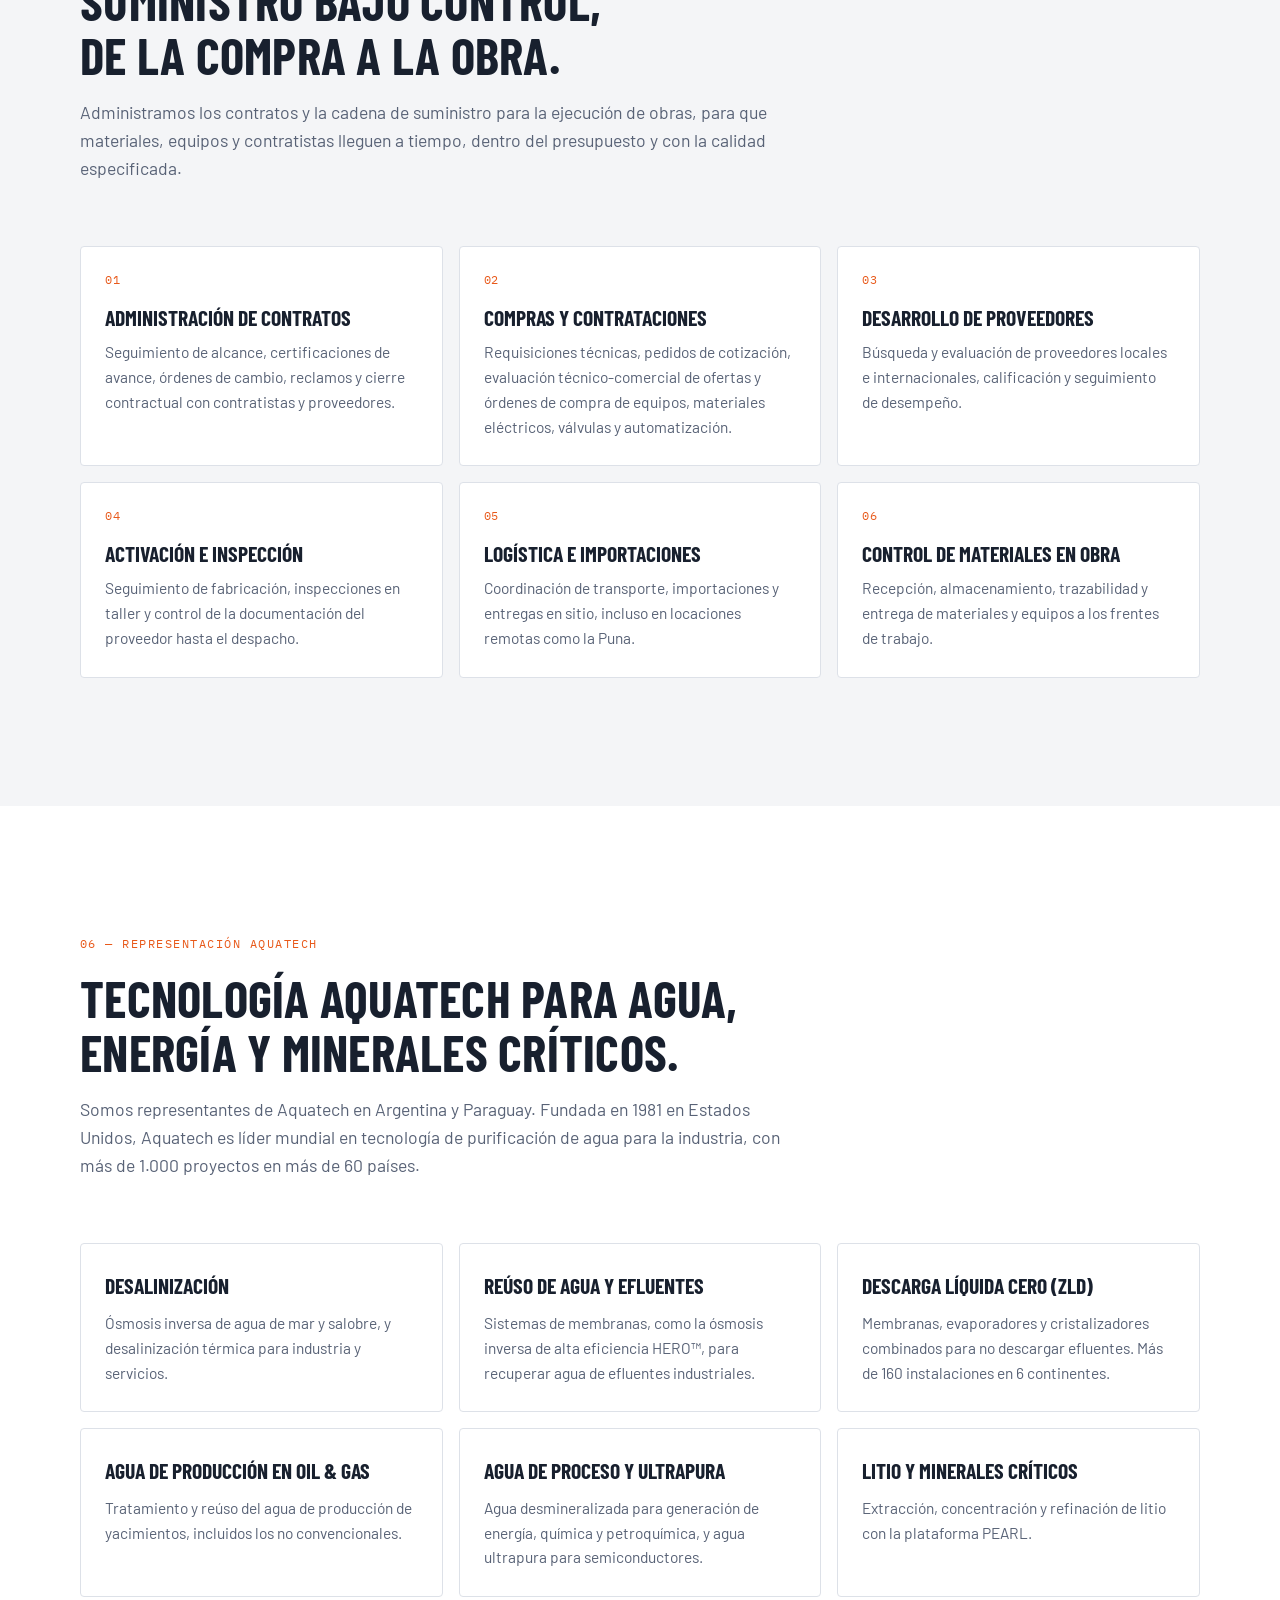
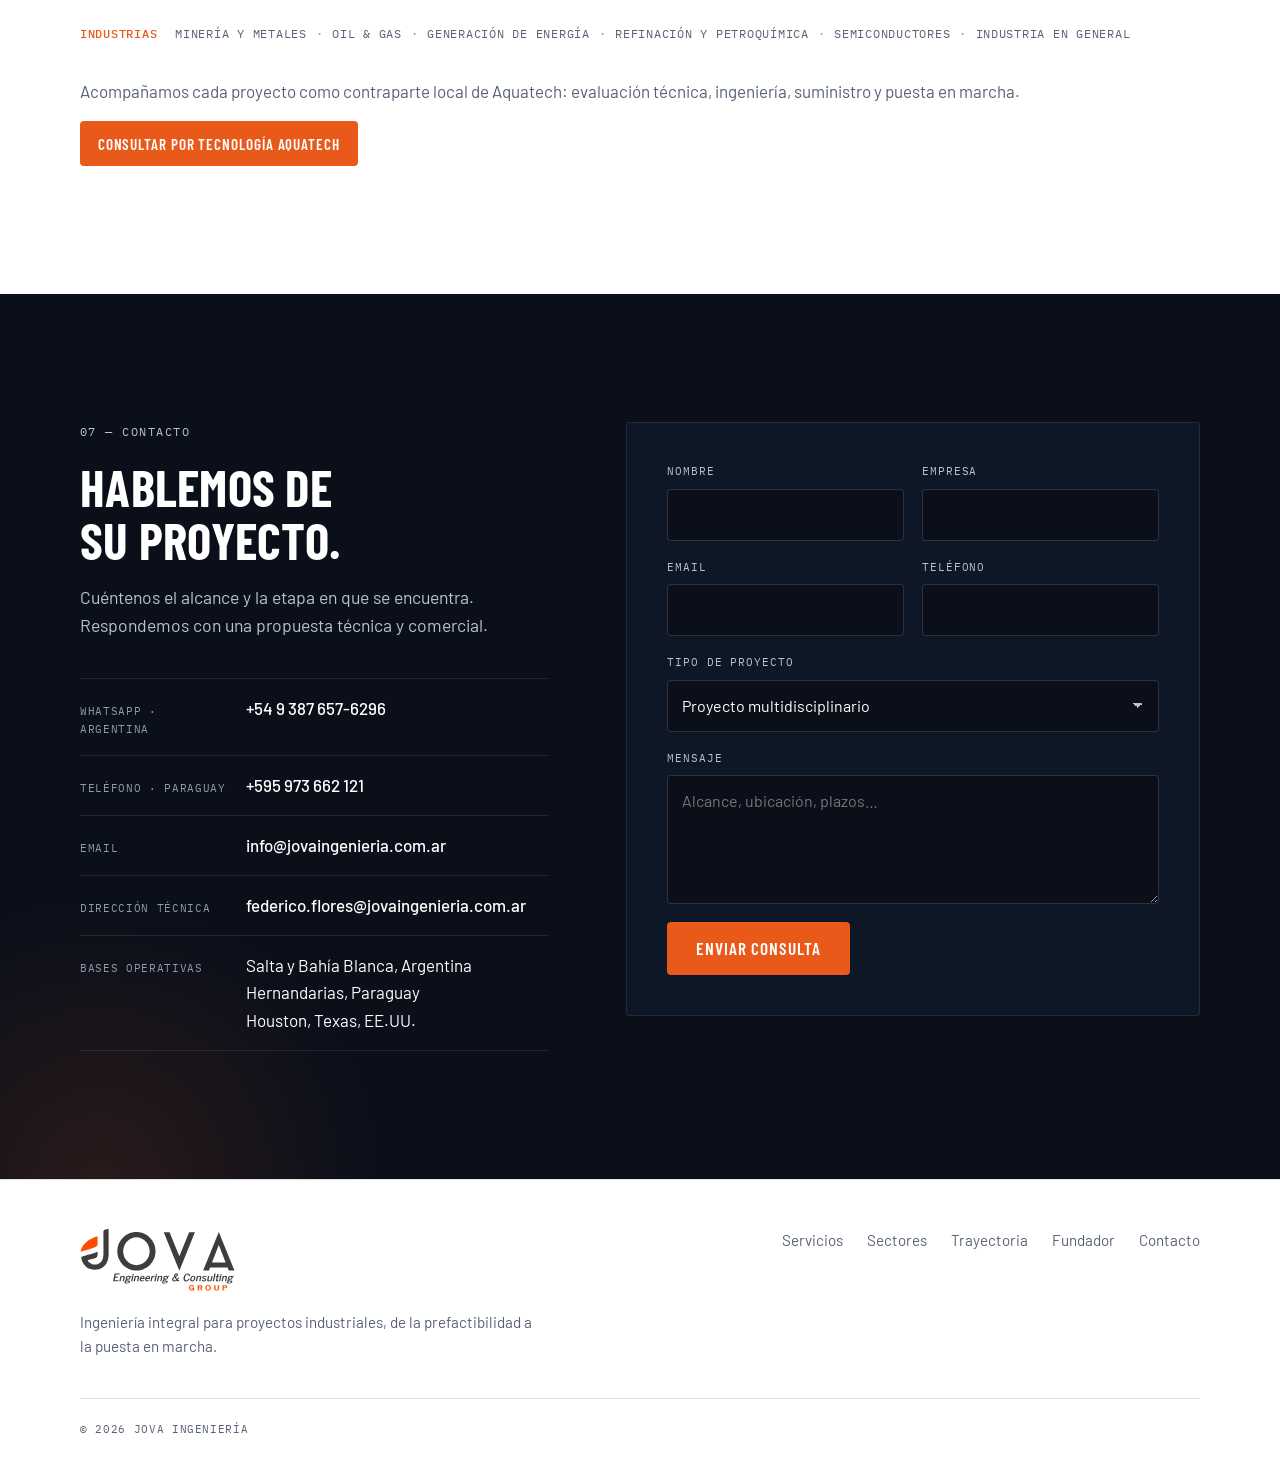
==== commit 494529eb: "Experiencia: logos de las empresas en lugar de los nombres Los 12 logos pasan a siluetas blancas uni" ====
--- a/index.html
+++ b/index.html
@@ -161,18 +161,18 @@
   <div class="container">
     <p class="trust__title mono">Experiencia en proyectos para</p>
     <ul class="trust__list">
-      <li>Minera Exar</li>
-      <li>Orocobre</li>
-      <li>Eramine</li>
-      <li>Zijin Mining</li>
-      <li>Lithium South</li>
-      <li>Aquatech</li>
-      <li>CB&amp;I · Howe-Baker</li>
-      <li>Excelerate Energy</li>
-      <li>J. Ray McDermott</li>
-      <li>Hanover Compression</li>
-      <li>Tecpetrol</li>
-      <li>Echelon Data Centres</li>
+      <li><img src="assets/img/companies/exar.png" alt="Minera Exar" width="200" height="80" loading="lazy" decoding="async"></li>
+      <li><img src="assets/img/companies/orocobre.png" alt="Orocobre" width="200" height="80" loading="lazy" decoding="async"></li>
+      <li><img src="assets/img/companies/eramine.png" alt="Eramine Sudamérica (Eramet)" width="200" height="80" loading="lazy" decoding="async"></li>
+      <li><img src="assets/img/companies/zijin.png" alt="Zijin Mining" width="200" height="80" loading="lazy" decoding="async"></li>
+      <li><img src="assets/img/companies/lithium-south.png" alt="Lithium South" width="200" height="80" loading="lazy" decoding="async"></li>
+      <li><img src="assets/img/companies/aquatech.png" alt="Aquatech" width="200" height="80" loading="lazy" decoding="async"></li>
+      <li><img src="assets/img/companies/howe-baker.png" alt="CB&amp;I · Howe-Baker Engineers" width="200" height="80" loading="lazy" decoding="async"></li>
+      <li><img src="assets/img/companies/excelerate.png" alt="Excelerate Energy" width="200" height="80" loading="lazy" decoding="async"></li>
+      <li><img src="assets/img/companies/mcdermott.png" alt="J. Ray McDermott" width="200" height="80" loading="lazy" decoding="async"></li>
+      <li><img src="assets/img/companies/hanover.png" alt="Hanover Compression" width="200" height="80" loading="lazy" decoding="async"></li>
+      <li><img src="assets/img/companies/tecpetrol.png" alt="Tecpetrol" width="200" height="80" loading="lazy" decoding="async"></li>
+      <li><img src="assets/img/companies/echelon.png" alt="Echelon Data Centres" width="200" height="80" loading="lazy" decoding="async"></li>
     </ul>
   </div>
 </section>
--- a/assets/css/styles.css
+++ b/assets/css/styles.css
@@ -202,14 +202,18 @@
 }
 
 /* ---------- Banda de experiencia ---------- */
-.trust { background: var(--navy); color: var(--steel-2); padding: 34px 0; border-top: 1px solid var(--line-dark); }
-.trust__title { color: var(--steel); text-align: center; margin-bottom: 18px; }
+.trust { background: var(--navy); color: var(--steel-2); padding: 34px 0 30px; border-top: 1px solid var(--line-dark); }
+.trust__title { color: var(--steel); text-align: center; margin-bottom: 14px; }
+/* Logos: siluetas blancas en un lienzo común de 200 x 80 (ver assets/img/companies/originales) */
 .trust__list {
-  list-style: none; margin: 0; padding: 0; display: flex; flex-wrap: wrap; justify-content: center; gap: 12px 36px;
-  font-family: var(--font-head); font-weight: 600; font-size: 1.3rem; letter-spacing: .04em; text-transform: uppercase;
-}
-.trust__list li { opacity: .75; transition: opacity .2s; }
-.trust__list li:hover { opacity: 1; color: #fff; }
+  list-style: none; margin: 0 auto; padding: 0; max-width: 1140px;
+  display: grid; grid-template-columns: repeat(6, 1fr); gap: 4px 12px; justify-items: center;
+}
+.trust__list li { width: 100%; max-width: 200px; opacity: .8; transition: opacity .2s; }
+.trust__list li:hover { opacity: 1; }
+.trust__list img { width: 100%; height: auto; }
+@media (max-width: 1000px) { .trust__list { grid-template-columns: repeat(4, 1fr); max-width: 760px; } }
+@media (max-width: 620px)  { .trust__list { grid-template-columns: repeat(3, 1fr); gap: 0 6px; } }
 
 /* ---------- Secciones ---------- */
 .section { padding: clamp(72px, 10vw, 128px) 0; }
